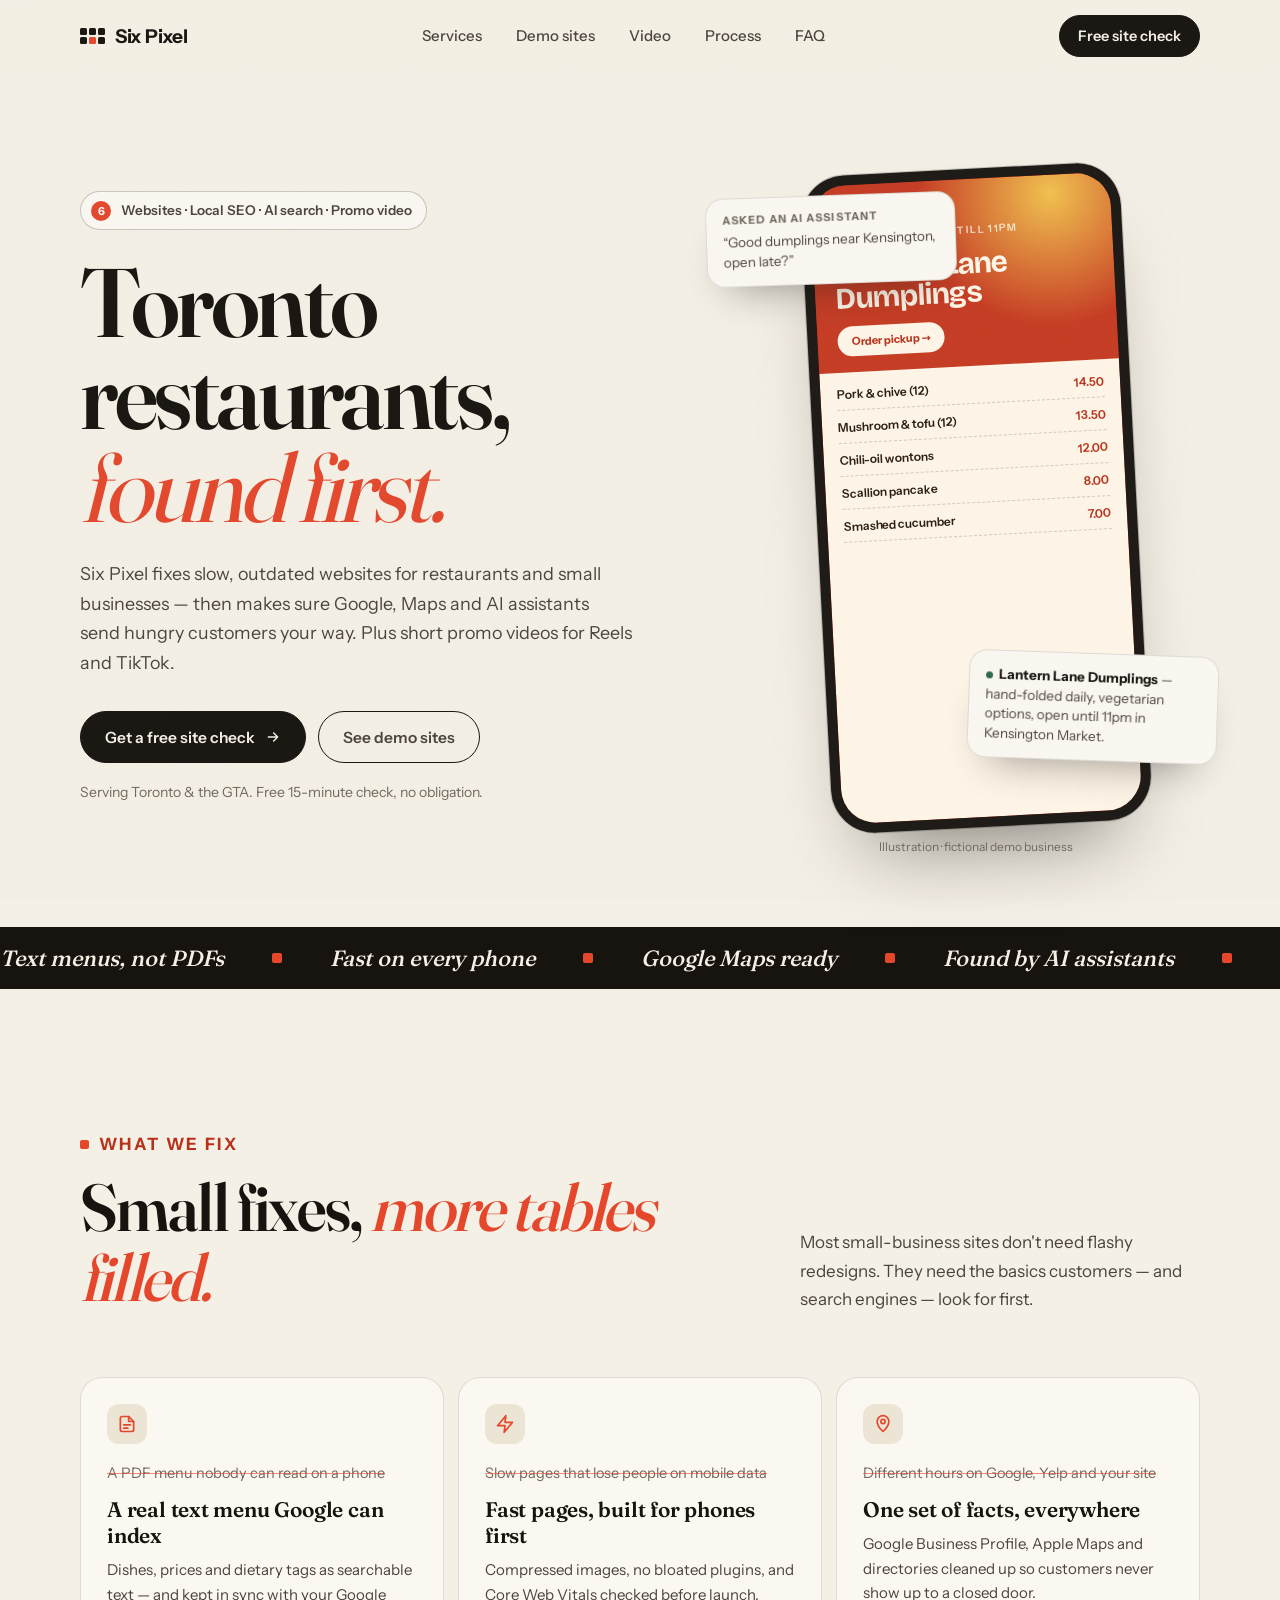
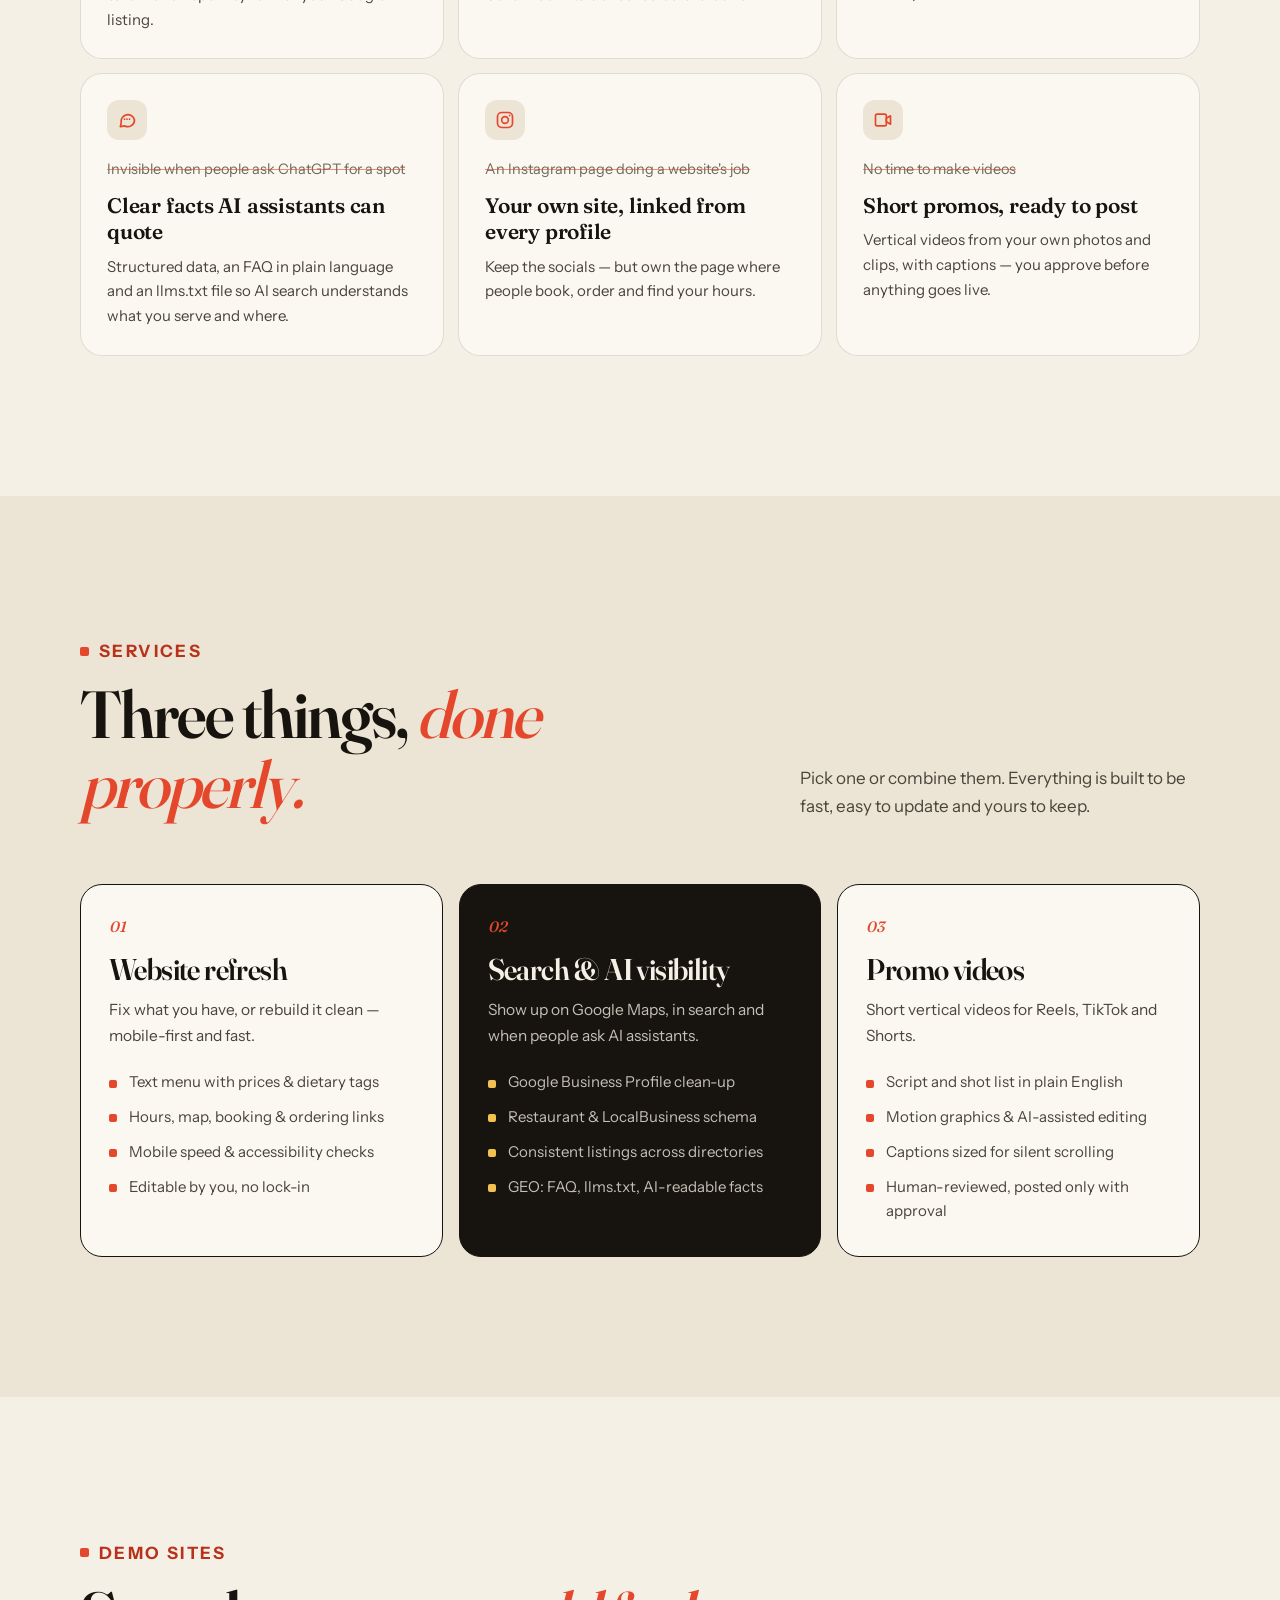
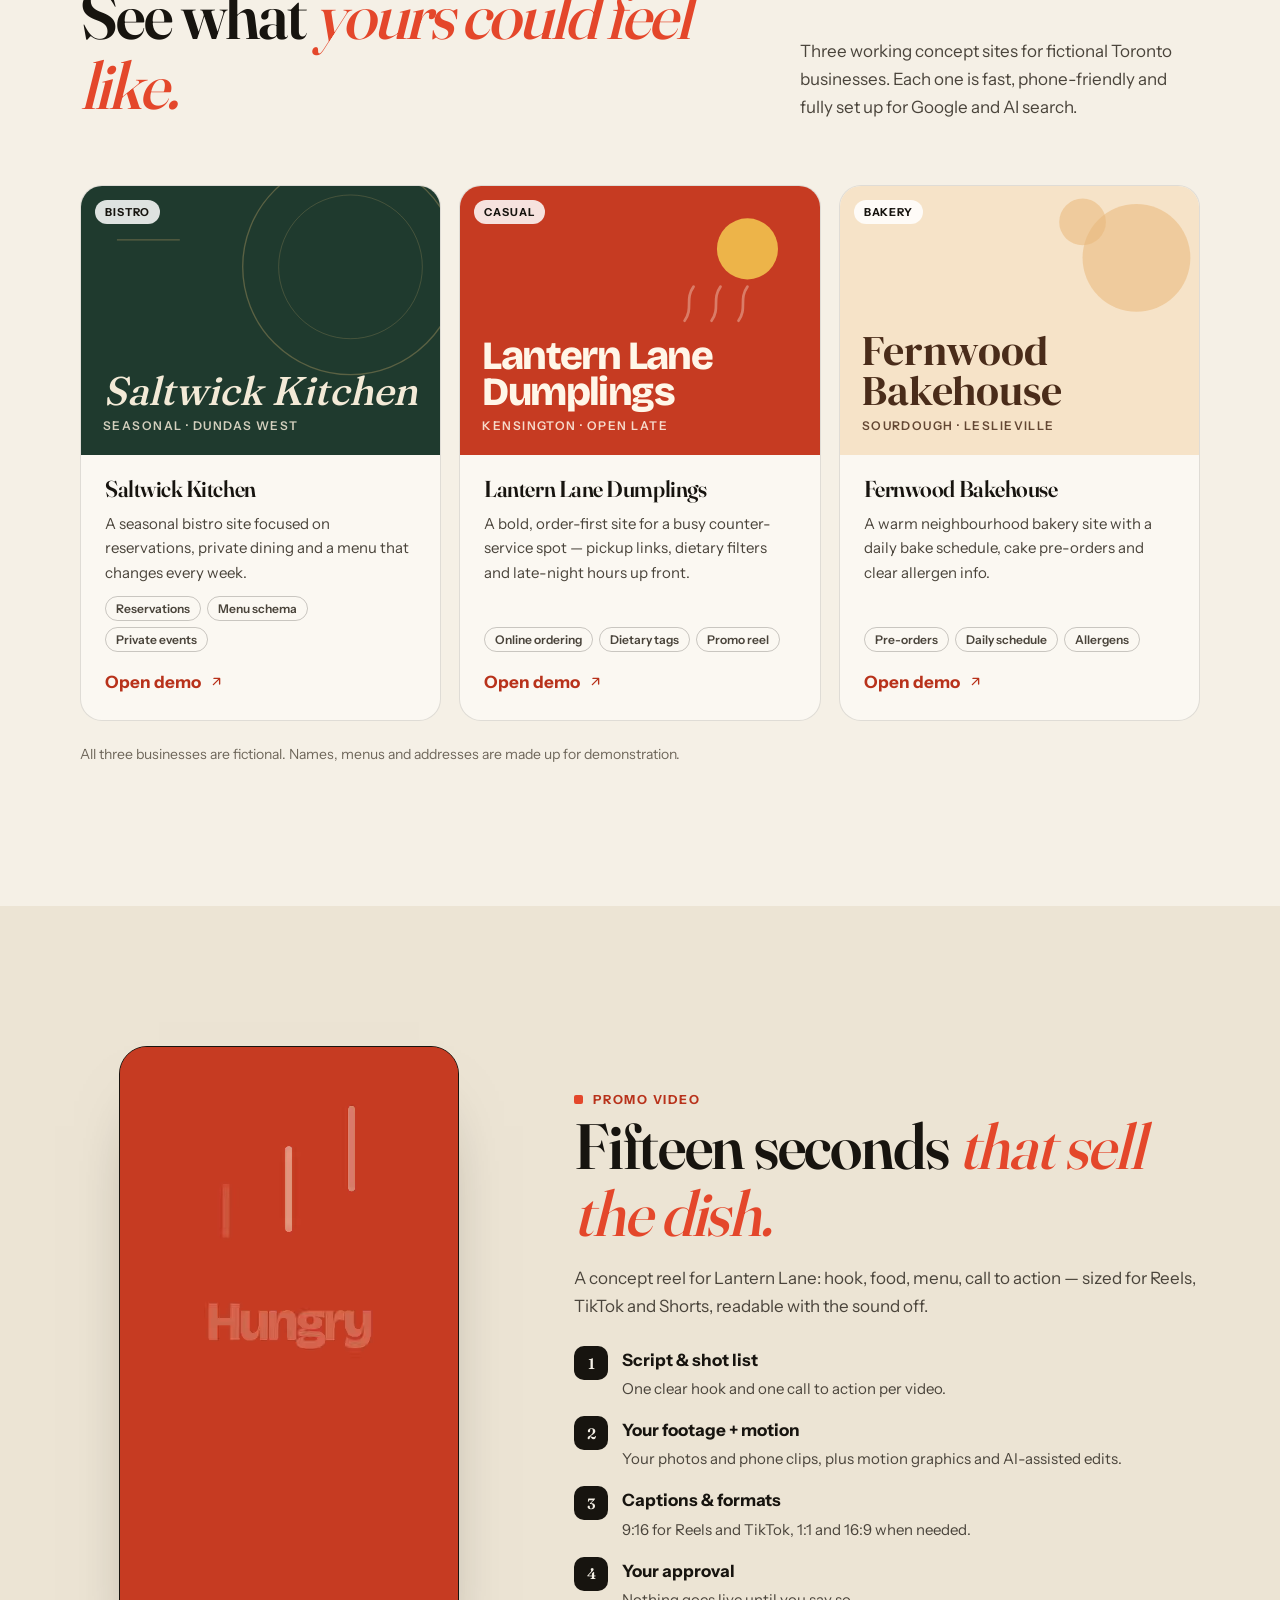
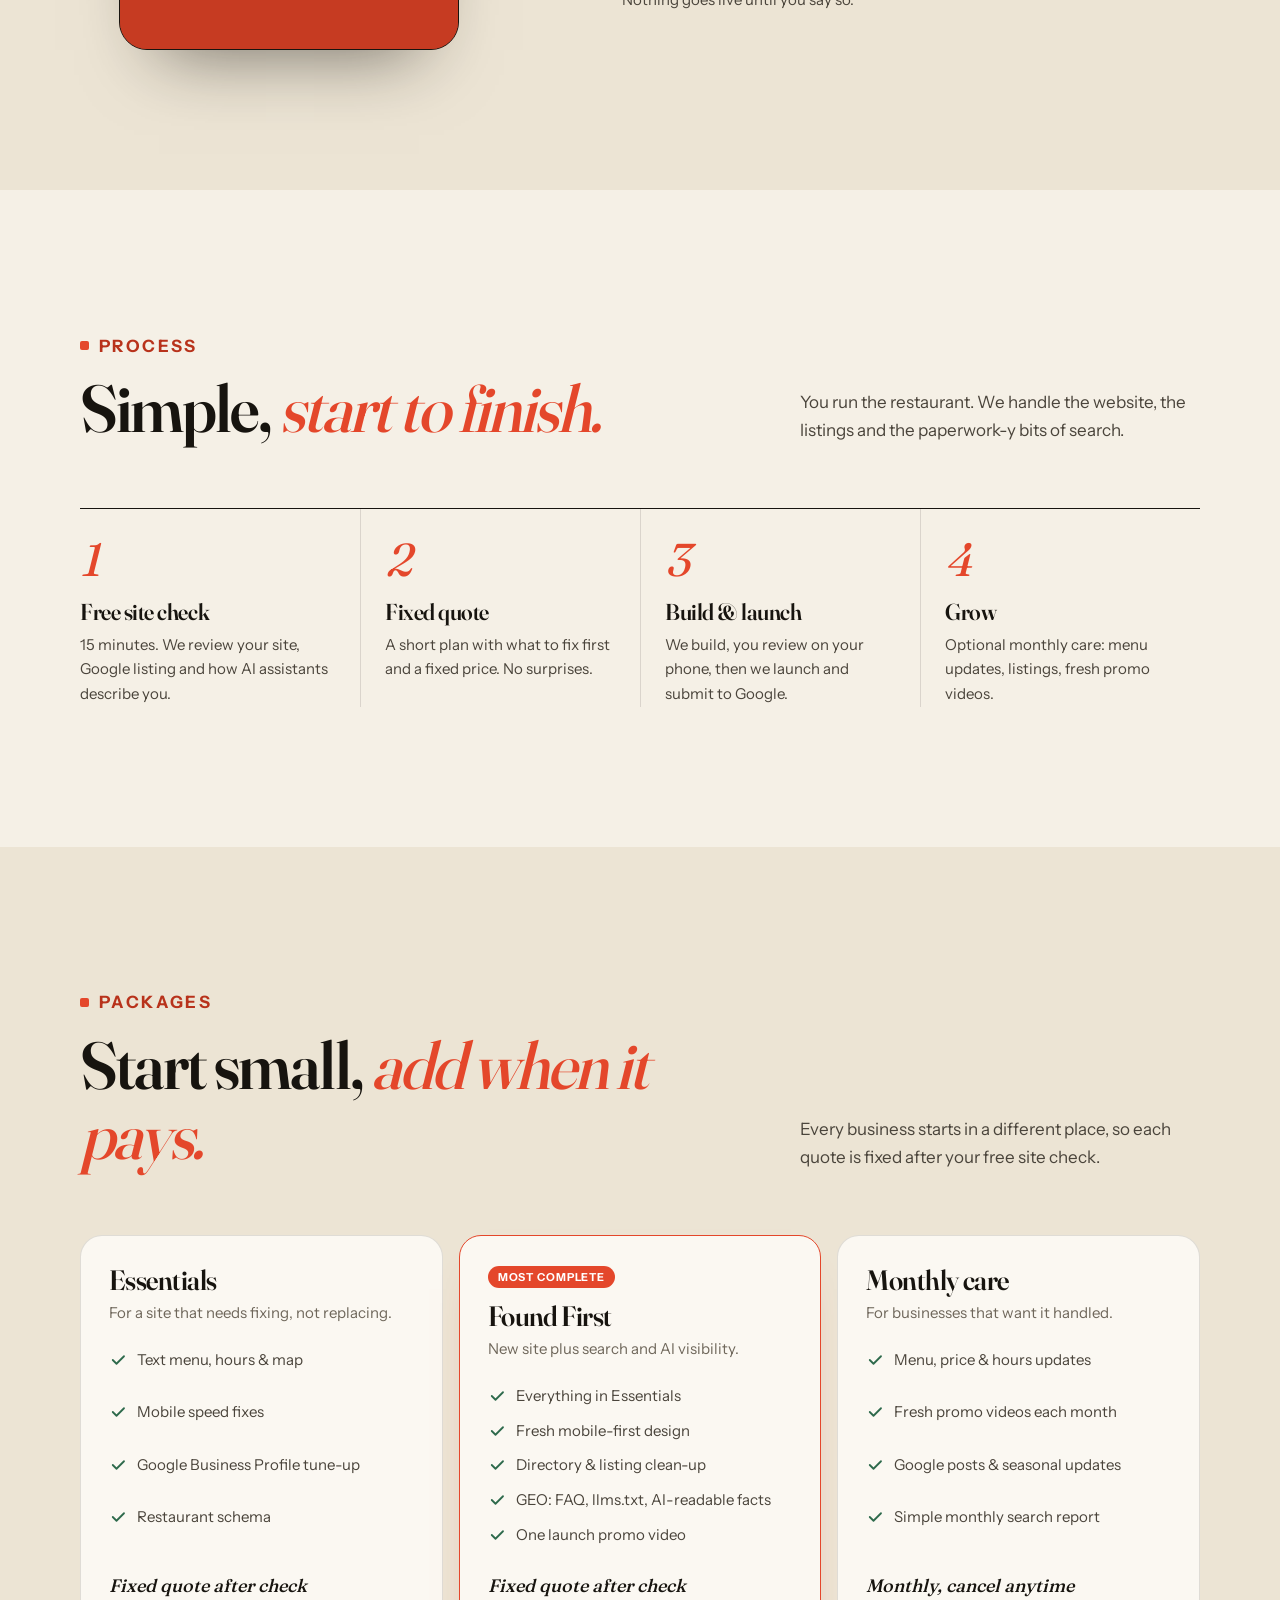
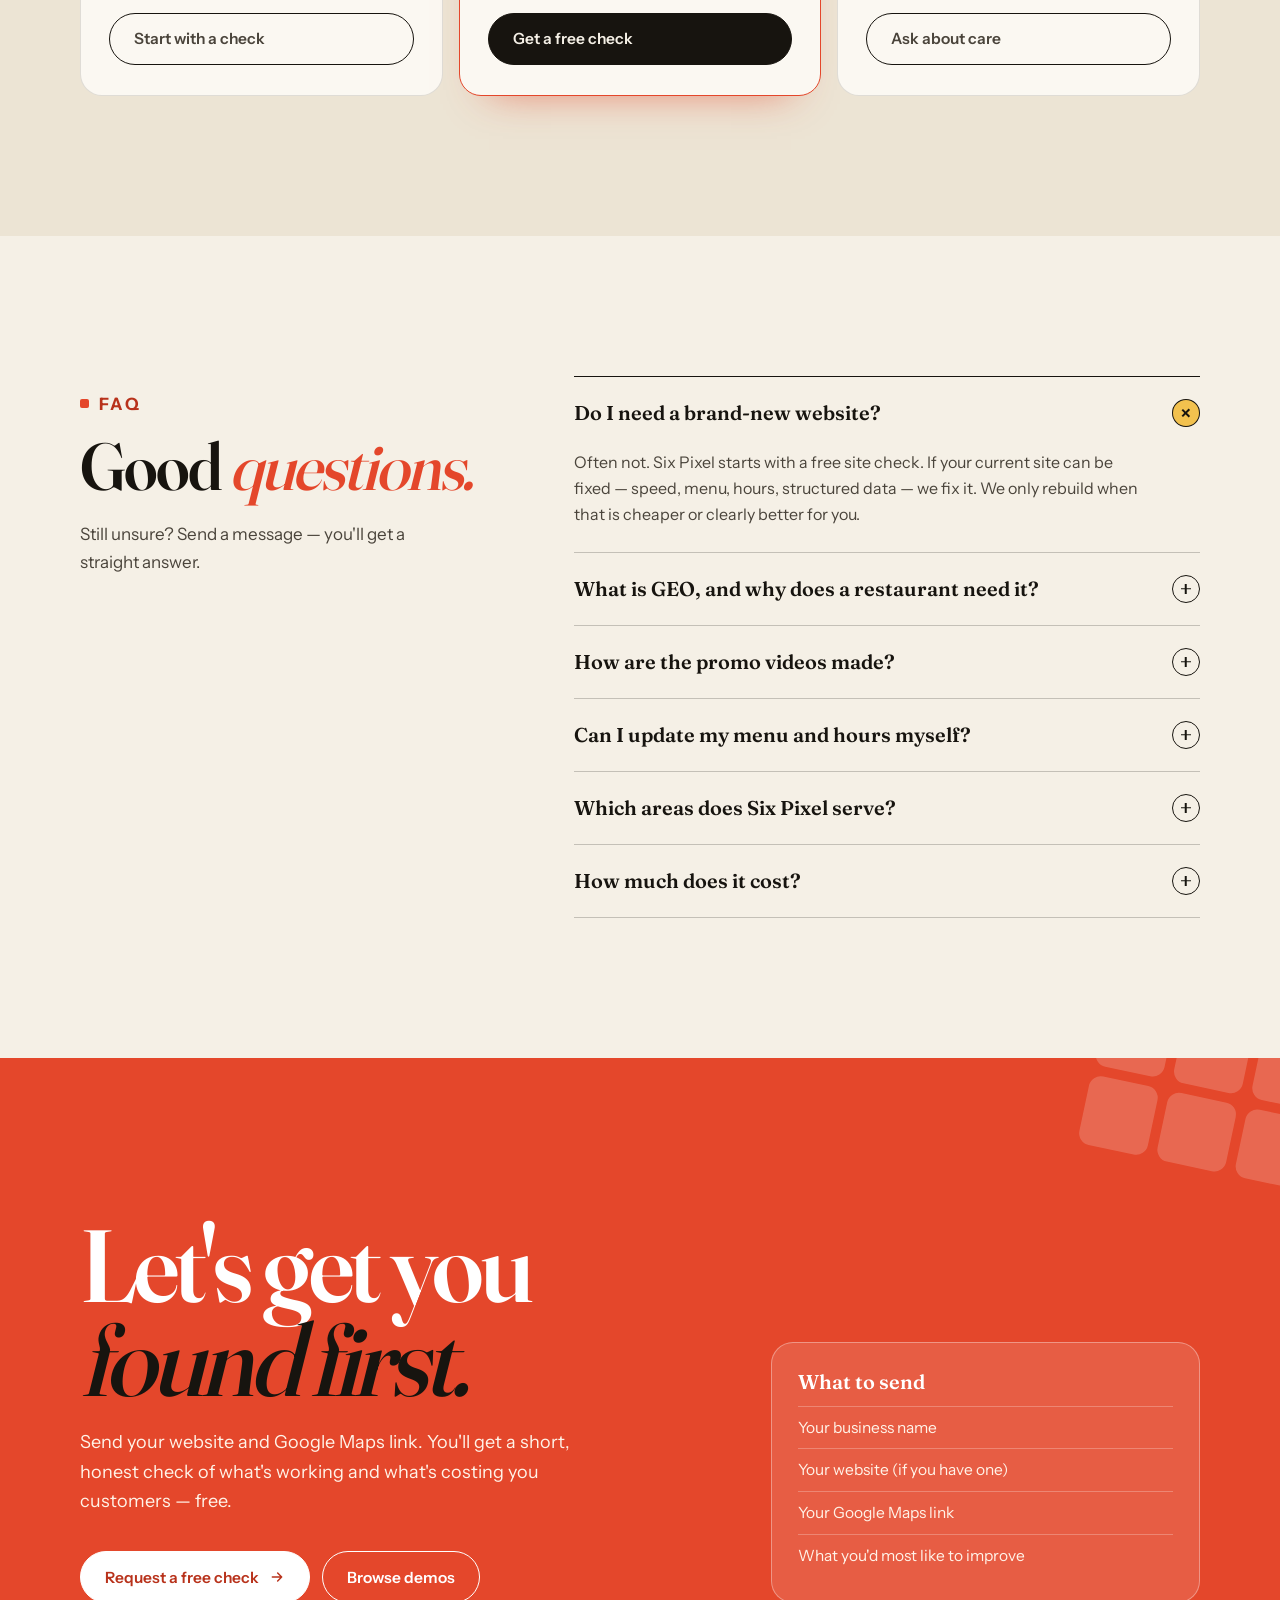
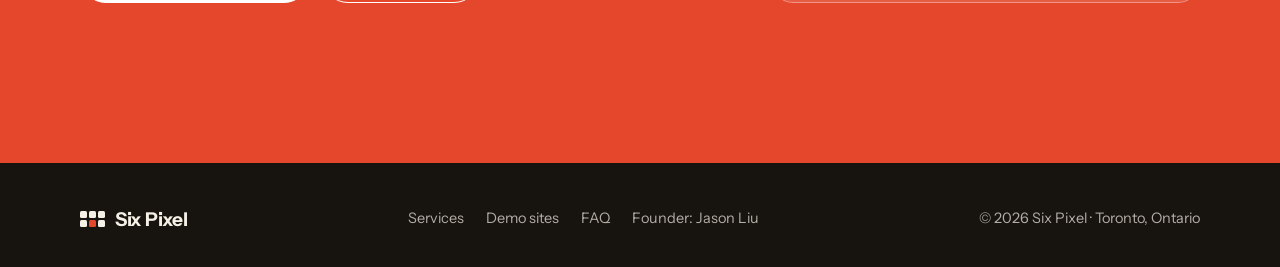
==== index.html @ 18d29328 "Six Pixel studio site with three demo sites and promo reel - Studio site: services, what-we-fix grid" ====
<!DOCTYPE html>
<html lang="en-CA">
<head>
  <meta charset="utf-8">
  <meta name="viewport" content="width=device-width, initial-scale=1, viewport-fit=cover">
  <title>Six Pixel · Websites, Local SEO &amp; Promo Videos for Toronto Restaurants</title>
  <meta name="description" content="Six Pixel rebuilds websites for Toronto restaurants and small businesses, gets them found on Google Maps and AI search, and makes short promo videos for Reels and TikTok.">
  <link rel="canonical" href="https://xuanchen97.github.io/sixpixel-studio/">
  <meta name="robots" content="index, follow, max-image-preview:large">
  <meta name="theme-color" content="#f5f0e6">
  <meta property="og:type" content="website">
  <meta property="og:site_name" content="Six Pixel">
  <meta property="og:locale" content="en_CA">
  <meta property="og:url" content="https://xuanchen97.github.io/sixpixel-studio/">
  <meta property="og:title" content="Six Pixel · Toronto restaurants, found first">
  <meta property="og:description" content="Websites, Google Maps &amp; AI-search visibility, and short promo videos for Toronto restaurants and small businesses.">
  <meta property="og:image" content="https://xuanchen97.github.io/sixpixel-studio/assets/og-image.png">
  <meta property="og:image:width" content="1200">
  <meta property="og:image:height" content="630">
  <meta name="twitter:card" content="summary_large_image">
  <link rel="icon" href="favicon.svg" type="image/svg+xml">
  <link rel="preload" href="assets/fonts/fraunces.woff2" as="font" type="font/woff2" crossorigin>
  <link rel="preload" href="assets/fonts/instrument-sans.woff2" as="font" type="font/woff2" crossorigin>
  <link rel="stylesheet" href="css/site.css">
  <script>document.documentElement.classList.add('js')</script>
  <script type="application/ld+json">
  {
    "@context": "https://schema.org",
    "@graph": [
      {
        "@type": "ProfessionalService",
        "@id": "https://xuanchen97.github.io/sixpixel-studio/#business",
        "name": "Six Pixel",
        "description": "Web design, local SEO, AI-search (GEO) optimization and short promo videos for restaurants and small businesses in Toronto and the GTA.",
        "url": "https://xuanchen97.github.io/sixpixel-studio/",
        "logo": "https://xuanchen97.github.io/sixpixel-studio/favicon.svg",
        "image": "https://xuanchen97.github.io/sixpixel-studio/assets/og-image.png",
        "email": "mailto:jasonliu97424@gmail.com",
        "areaServed": [{ "@type": "City", "name": "Toronto" }, { "@type": "AdministrativeArea", "name": "Greater Toronto Area" }],
        "knowsAbout": ["Restaurant website design", "Local SEO", "Google Business Profile optimization", "Generative engine optimization", "Schema.org structured data", "Short-form promo video"],
        "founder": { "@type": "Person", "@id": "https://xuanchen97.github.io/#person", "name": "Xuanchen (Jason) Liu", "url": "https://xuanchen97.github.io/" },
        "hasOfferCatalog": {
          "@type": "OfferCatalog",
          "name": "Services",
          "itemListElement": [
            { "@type": "Offer", "itemOffered": { "@type": "Service", "name": "Website refresh for restaurants and small businesses" } },
            { "@type": "Offer", "itemOffered": { "@type": "Service", "name": "Local SEO and AI-search (GEO) visibility" } },
            { "@type": "Offer", "itemOffered": { "@type": "Service", "name": "Short promo videos for Reels, TikTok and Shorts" } }
          ]
        }
      },
      {
        "@type": "WebSite",
        "@id": "https://xuanchen97.github.io/sixpixel-studio/#website",
        "url": "https://xuanchen97.github.io/sixpixel-studio/",
        "name": "Six Pixel",
        "publisher": { "@id": "https://xuanchen97.github.io/sixpixel-studio/#business" }
      },
      {
        "@type": "FAQPage",
        "mainEntity": [
          { "@type": "Question", "name": "Do I need a brand-new website?", "acceptedAnswer": { "@type": "Answer", "text": "Often not. Six Pixel starts with a free site check. If your current site can be fixed — speed, menu, hours, structured data — we fix it. We only rebuild when that is cheaper or clearly better for you." } },
          { "@type": "Question", "name": "What is GEO, and why does a restaurant need it?", "acceptedAnswer": { "@type": "Answer", "text": "GEO (generative engine optimization) means making your business easy for AI assistants such as ChatGPT, Gemini and Google's AI Overviews to understand and recommend. It relies on clear, consistent facts: a text menu, hours, location, cuisine, price range and structured data on your site and Google Business Profile." } },
          { "@type": "Question", "name": "How are the promo videos made?", "acceptedAnswer": { "@type": "Answer", "text": "Short vertical videos for Reels, TikTok and YouTube Shorts, built from your own photos and clips plus motion graphics and AI-assisted editing, captions and voice-over. Every video is reviewed by a person before you see it, and nothing is posted without your approval." } },
          { "@type": "Question", "name": "Can I update my menu and hours myself?", "acceptedAnswer": { "@type": "Answer", "text": "Yes. Sites are built so menus, prices and hours can be edited without a developer, or Six Pixel can handle updates on a monthly care plan." } },
          { "@type": "Question", "name": "Which areas does Six Pixel serve?", "acceptedAnswer": { "@type": "Answer", "text": "Toronto and the Greater Toronto Area. Most work happens remotely, with an in-person visit for photos and video when needed." } },
          { "@type": "Question", "name": "How much does it cost?", "acceptedAnswer": { "@type": "Answer", "text": "It depends on what your business already has. After the free site check you get a fixed quote, with no ongoing commitment required." } }
        ]
      }
    ]
  }
  </script>
</head>
<body>
  <a class="skip" href="#main">Skip to content</a>

  <header class="nav" id="nav">
    <div class="wrap">
      <a class="logo" href="./" aria-label="Six Pixel — home"><span class="logo-mark" aria-hidden="true"><i></i><i></i><i></i><i></i><i></i><i></i></span>Six Pixel</a>
      <nav class="nav-links" aria-label="Primary">
        <a href="#services">Services</a>
        <a href="#work">Demo sites</a>
        <a href="#video">Video</a>
        <a href="#process">Process</a>
        <a href="#faq">FAQ</a>
      </nav>
      <a class="btn btn-solid" href="#contact">Free site check</a>
      <button class="menu-btn" type="button" aria-expanded="false" aria-controls="mobile-menu" aria-label="Open menu"><span class="menu-inner"><span></span><span></span></span></button>
    </div>
  </header>
  <div class="mobile-menu" id="mobile-menu" inert>
    <a href="#services">Services</a>
    <a href="#work">Demo sites</a>
    <a href="#video">Video</a>
    <a href="#process">Process</a>
    <a href="#faq">FAQ</a>
    <a class="btn btn-solid" href="#contact">Free site check</a>
  </div>

  <main id="main">
    <!-- Hero -->
    <section class="hero" aria-labelledby="hero-title">
      <div class="wrap">
        <div>
          <p class="kicker" data-reveal><b>6</b>Websites · Local SEO · AI search · Promo video</p>
          <h1 id="hero-title" data-reveal style="--d:80ms">Toronto restaurants, <em>found first.</em></h1>
          <p class="hero-lead" data-reveal style="--d:160ms">Six Pixel fixes slow, outdated websites for restaurants and small businesses — then makes sure Google, Maps and AI assistants send hungry customers your way. Plus short promo videos for Reels and TikTok.</p>
          <div class="hero-cta" data-reveal style="--d:240ms">
            <a class="btn btn-solid" href="#contact">Get a free site check
              <svg viewBox="0 0 24 24" fill="none" stroke="currentColor" stroke-width="2.2" stroke-linecap="round" stroke-linejoin="round" aria-hidden="true"><path d="M5 12h14M13 6l6 6-6 6"/></svg></a>
            <a class="btn btn-line" href="#work">See demo sites</a>
          </div>
          <p class="hero-note" data-reveal style="--d:320ms">Serving Toronto &amp; the GTA. Free 15-minute check, no obligation.</p>
        </div>

        <div class="stage" data-reveal style="--d:200ms" aria-hidden="true">
          <div class="bubble q"><b>Asked an AI assistant</b>“Good dumplings near Kensington, open late?”</div>
          <div class="phone">
            <div class="screen">
              <div class="screen-top">
                <small>Kensington · open till 11pm</small>
                <strong>Lantern Lane Dumplings</strong>
                <span class="screen-btn">Order pickup →</span>
              </div>
              <div class="screen-list">
                <div>Pork &amp; chive (12) <span>14.50</span></div>
                <div>Mushroom &amp; tofu (12) <span>13.50</span></div>
                <div>Chili-oil wontons <span>12.00</span></div>
                <div>Scallion pancake <span>8.00</span></div>
                <div>Smashed cucumber <span>7.00</span></div>
              </div>
            </div>
          </div>
          <div class="bubble a"><span class="dot-live"></span><strong>Lantern Lane Dumplings</strong> — hand-folded daily, vegetarian options, open until 11pm in Kensington Market.</div>
          <p class="illus-tag">Illustration · fictional demo business</p>
        </div>
      </div>
    </section>

    <div class="marquee" aria-hidden="true">
      <div class="marquee-track">
        <span>Text menus, not PDFs</span><span>Fast on every phone</span><span>Google Maps ready</span><span>Found by AI assistants</span><span>15-second Reels</span><span>Online ordering links</span>
        <span>Text menus, not PDFs</span><span>Fast on every phone</span><span>Google Maps ready</span><span>Found by AI assistants</span><span>15-second Reels</span><span>Online ordering links</span>
      </div>
    </div>

    <!-- What we fix -->
    <section class="section" aria-labelledby="fix-title">
      <div class="wrap">
        <header class="head">
          <div>
            <p class="eyebrow" data-reveal>What we fix</p>
            <h2 id="fix-title" data-reveal style="--d:80ms">Small fixes, <em>more tables filled.</em></h2>
          </div>
          <p data-reveal style="--d:160ms">Most small-business sites don't need flashy redesigns. They need the basics customers — and search engines — look for first.</p>
        </header>
        <div class="fix-grid">
          <article class="fix" data-reveal>
            <div class="ico"><svg viewBox="0 0 24 24" fill="none" stroke="currentColor" stroke-width="2" stroke-linecap="round" stroke-linejoin="round" aria-hidden="true"><path d="M14 3H6a2 2 0 0 0-2 2v14a2 2 0 0 0 2 2h12a2 2 0 0 0 2-2V9z"/><path d="M14 3v6h6M8 13h8M8 17h5"/></svg></div>
            <p class="from">A PDF menu nobody can read on a phone</p>
            <h3 class="to">A real text menu Google can index</h3>
            <p>Dishes, prices and dietary tags as searchable text — and kept in sync with your Google listing.</p>
          </article>
          <article class="fix" data-reveal style="--d:80ms">
            <div class="ico"><svg viewBox="0 0 24 24" fill="none" stroke="currentColor" stroke-width="2" stroke-linecap="round" stroke-linejoin="round" aria-hidden="true"><path d="M13 2 3 14h9l-1 8 10-12h-9z"/></svg></div>
            <p class="from">Slow pages that lose people on mobile data</p>
            <h3 class="to">Fast pages, built for phones first</h3>
            <p>Compressed images, no bloated plugins, and Core Web Vitals checked before launch.</p>
          </article>
          <article class="fix" data-reveal style="--d:160ms">
            <div class="ico"><svg viewBox="0 0 24 24" fill="none" stroke="currentColor" stroke-width="2" stroke-linecap="round" stroke-linejoin="round" aria-hidden="true"><path d="M12 21s-7-6.2-7-12a7 7 0 0 1 14 0c0 5.8-7 12-7 12z"/><circle cx="12" cy="9" r="2.5"/></svg></div>
            <p class="from">Different hours on Google, Yelp and your site</p>
            <h3 class="to">One set of facts, everywhere</h3>
            <p>Google Business Profile, Apple Maps and directories cleaned up so customers never show up to a closed door.</p>
          </article>
          <article class="fix" data-reveal>
            <div class="ico"><svg viewBox="0 0 24 24" fill="none" stroke="currentColor" stroke-width="2" stroke-linecap="round" stroke-linejoin="round" aria-hidden="true"><path d="M21 12a8 8 0 0 1-11.6 7.1L4 20l1-4.4A8 8 0 1 1 21 12z"/><path d="M9 11h.01M12 11h.01M15 11h.01"/></svg></div>
            <p class="from">Invisible when people ask ChatGPT for a spot</p>
            <h3 class="to">Clear facts AI assistants can quote</h3>
            <p>Structured data, an FAQ in plain language and an llms.txt file so AI search understands what you serve and where.</p>
          </article>
          <article class="fix" data-reveal style="--d:80ms">
            <div class="ico"><svg viewBox="0 0 24 24" fill="none" stroke="currentColor" stroke-width="2" stroke-linecap="round" stroke-linejoin="round" aria-hidden="true"><rect x="3" y="3" width="18" height="18" rx="5"/><circle cx="12" cy="12" r="4"/><path d="M17.5 6.5h.01"/></svg></div>
            <p class="from">An Instagram page doing a website's job</p>
            <h3 class="to">Your own site, linked from every profile</h3>
            <p>Keep the socials — but own the page where people book, order and find your hours.</p>
          </article>
          <article class="fix" data-reveal style="--d:160ms">
            <div class="ico"><svg viewBox="0 0 24 24" fill="none" stroke="currentColor" stroke-width="2" stroke-linecap="round" stroke-linejoin="round" aria-hidden="true"><rect x="3" y="5" width="13" height="14" rx="2"/><path d="m16 10 5-3v10l-5-3z"/></svg></div>
            <p class="from">No time to make videos</p>
            <h3 class="to">Short promos, ready to post</h3>
            <p>Vertical videos from your own photos and clips, with captions — you approve before anything goes live.</p>
          </article>
        </div>
      </div>
    </section>

    <!-- Services -->
    <section class="section section-alt" id="services" aria-labelledby="services-title">
      <div class="wrap">
        <header class="head">
          <div>
            <p class="eyebrow" data-reveal>Services</p>
            <h2 id="services-title" data-reveal style="--d:80ms">Three things, <em>done properly.</em></h2>
          </div>
          <p data-reveal style="--d:160ms">Pick one or combine them. Everything is built to be fast, easy to update and yours to keep.</p>
        </header>
        <div class="services">
          <article class="service" data-reveal>
            <span class="service-num">01</span>
            <h3>Website refresh</h3>
            <p>Fix what you have, or rebuild it clean — mobile-first and fast.</p>
            <ul>
              <li>Text menu with prices &amp; dietary tags</li>
              <li>Hours, map, booking &amp; ordering links</li>
              <li>Mobile speed &amp; accessibility checks</li>
              <li>Editable by you, no lock-in</li>
            </ul>
          </article>
          <article class="service" data-reveal style="--d:80ms">
            <span class="service-num">02</span>
            <h3>Search &amp; AI visibility</h3>
            <p>Show up on Google Maps, in search and when people ask AI assistants.</p>
            <ul>
              <li>Google Business Profile clean-up</li>
              <li>Restaurant &amp; LocalBusiness schema</li>
              <li>Consistent listings across directories</li>
              <li>GEO: FAQ, llms.txt, AI-readable facts</li>
            </ul>
          </article>
          <article class="service" data-reveal style="--d:160ms">
            <span class="service-num">03</span>
            <h3>Promo videos</h3>
            <p>Short vertical videos for Reels, TikTok and Shorts.</p>
            <ul>
              <li>Script and shot list in plain English</li>
              <li>Motion graphics &amp; AI-assisted editing</li>
              <li>Captions sized for silent scrolling</li>
              <li>Human-reviewed, posted only with approval</li>
            </ul>
          </article>
        </div>
      </div>
    </section>

    <!-- Demo sites -->
    <section class="section" id="work" aria-labelledby="work-title">
      <div class="wrap">
        <header class="head">
          <div>
            <p class="eyebrow" data-reveal>Demo sites</p>
            <h2 id="work-title" data-reveal style="--d:80ms">See what <em>yours could feel like.</em></h2>
          </div>
          <p data-reveal style="--d:160ms">Three working concept sites for fictional Toronto businesses. Each one is fast, phone-friendly and fully set up for Google and AI search.</p>
        </header>
        <div class="demos">
          <a class="demo" href="demos/saltwick/" data-reveal>
            <div class="demo-preview pv-saltwick">
              <span class="tag">Bistro</span>
              <svg class="art" viewBox="0 0 400 300" aria-hidden="true"><circle cx="300" cy="90" r="120" fill="none" stroke="#c9a96a" stroke-opacity=".35" stroke-width="1.5"/><circle cx="300" cy="90" r="80" fill="none" stroke="#c9a96a" stroke-opacity=".25"/><path d="M40 60 h70" stroke="#c9a96a" stroke-opacity=".5"/></svg>
              <strong>Saltwick Kitchen</strong>
              <small>Seasonal · Dundas West</small>
            </div>
            <div class="demo-body">
              <h3>Saltwick Kitchen</h3>
              <p>A seasonal bistro site focused on reservations, private dining and a menu that changes every week.</p>
              <ul class="chips"><li class="chip">Reservations</li><li class="chip">Menu schema</li><li class="chip">Private events</li></ul>
              <span class="demo-link">Open demo <svg viewBox="0 0 24 24" fill="none" stroke="currentColor" stroke-width="2.2" stroke-linecap="round" stroke-linejoin="round" aria-hidden="true"><path d="M7 17 17 7M8 7h9v9"/></svg></span>
            </div>
          </a>
          <a class="demo" href="demos/lantern/" data-reveal style="--d:80ms">
            <div class="demo-preview pv-lantern">
              <span class="tag">Casual</span>
              <svg class="art" viewBox="0 0 400 300" aria-hidden="true"><g fill="#f2c14e" fill-opacity=".9"><circle cx="320" cy="70" r="34"/></g><g fill="none" stroke="#fff6e8" stroke-opacity=".35" stroke-width="3" stroke-linecap="round"><path d="M250 150c10-14 0-24 10-38M280 150c10-14 0-24 10-38M310 150c10-14 0-24 10-38"/></g></svg>
              <strong>Lantern Lane Dumplings</strong>
              <small>Kensington · open late</small>
            </div>
            <div class="demo-body">
              <h3>Lantern Lane Dumplings</h3>
              <p>A bold, order-first site for a busy counter-service spot — pickup links, dietary filters and late-night hours up front.</p>
              <ul class="chips"><li class="chip">Online ordering</li><li class="chip">Dietary tags</li><li class="chip">Promo reel</li></ul>
              <span class="demo-link">Open demo <svg viewBox="0 0 24 24" fill="none" stroke="currentColor" stroke-width="2.2" stroke-linecap="round" stroke-linejoin="round" aria-hidden="true"><path d="M7 17 17 7M8 7h9v9"/></svg></span>
            </div>
          </a>
          <a class="demo" href="demos/fernwood/" data-reveal style="--d:160ms">
            <div class="demo-preview pv-fernwood">
              <span class="tag">Bakery</span>
              <svg class="art" viewBox="0 0 400 300" aria-hidden="true"><g fill="#e9b97a" fill-opacity=".55"><circle cx="330" cy="80" r="60"/><circle cx="270" cy="40" r="26"/></g></svg>
              <strong>Fernwood Bakehouse</strong>
              <small>Sourdough · Leslieville</small>
            </div>
            <div class="demo-body">
              <h3>Fernwood Bakehouse</h3>
              <p>A warm neighbourhood bakery site with a daily bake schedule, cake pre-orders and clear allergen info.</p>
              <ul class="chips"><li class="chip">Pre-orders</li><li class="chip">Daily schedule</li><li class="chip">Allergens</li></ul>
              <span class="demo-link">Open demo <svg viewBox="0 0 24 24" fill="none" stroke="currentColor" stroke-width="2.2" stroke-linecap="round" stroke-linejoin="round" aria-hidden="true"><path d="M7 17 17 7M8 7h9v9"/></svg></span>
            </div>
          </a>
        </div>
        <p class="demo-note">All three businesses are fictional. Names, menus and addresses are made up for demonstration.</p>
      </div>
    </section>

    <!-- Video -->
    <section class="section section-alt" id="video" aria-labelledby="video-title">
      <div class="wrap video-wrap">
        <div class="reel" data-reveal>
          <video data-autoplay muted loop playsinline controls preload="none" poster="assets/img/lantern-reel-poster.webp" width="1080" height="1920" aria-label="15-second vertical promo reel for the fictional Lantern Lane Dumplings">
            <source src="assets/video/lantern-reel.webm" type="video/webm">
            <source src="assets/video/lantern-reel.mp4" type="video/mp4">
          </video>
        </div>
        <div>
          <p class="eyebrow" data-reveal>Promo video</p>
          <h2 data-reveal style="--d:80ms;font-size:clamp(36px,5vw,64px)">Fifteen seconds <em>that sell the dish.</em></h2>
          <p data-reveal style="--d:160ms;margin-top:18px">A concept reel for Lantern Lane: hook, food, menu, call to action — sized for Reels, TikTok and Shorts, readable with the sound off.</p>
          <ol class="steps-mini" data-reveal style="--d:240ms">
            <li><b>1</b><div><strong>Script &amp; shot list</strong><span>One clear hook and one call to action per video.</span></div></li>
            <li><b>2</b><div><strong>Your footage + motion</strong><span>Your photos and phone clips, plus motion graphics and AI-assisted edits.</span></div></li>
            <li><b>3</b><div><strong>Captions &amp; formats</strong><span>9:16 for Reels and TikTok, 1:1 and 16:9 when needed.</span></div></li>
            <li><b>4</b><div><strong>Your approval</strong><span>Nothing goes live until you say so.</span></div></li>
          </ol>
        </div>
      </div>
    </section>

    <!-- Process -->
    <section class="section" id="process" aria-labelledby="process-title">
      <div class="wrap">
        <header class="head">
          <div>
            <p class="eyebrow" data-reveal>Process</p>
            <h2 id="process-title" data-reveal style="--d:80ms">Simple, <em>start to finish.</em></h2>
          </div>
          <p data-reveal style="--d:160ms">You run the restaurant. We handle the website, the listings and the paperwork-y bits of search.</p>
        </header>
        <ol class="process">
          <li class="step" data-reveal><b>1</b><h3>Free site check</h3><p>15 minutes. We review your site, Google listing and how AI assistants describe you.</p></li>
          <li class="step" data-reveal style="--d:80ms"><b>2</b><h3>Fixed quote</h3><p>A short plan with what to fix first and a fixed price. No surprises.</p></li>
          <li class="step" data-reveal style="--d:160ms"><b>3</b><h3>Build &amp; launch</h3><p>We build, you review on your phone, then we launch and submit to Google.</p></li>
          <li class="step" data-reveal style="--d:240ms"><b>4</b><h3>Grow</h3><p>Optional monthly care: menu updates, listings, fresh promo videos.</p></li>
        </ol>
      </div>
    </section>

    <!-- Packages -->
    <section class="section section-alt" id="packages" aria-labelledby="packages-title">
      <div class="wrap">
        <header class="head">
          <div>
            <p class="eyebrow" data-reveal>Packages</p>
            <h2 id="packages-title" data-reveal style="--d:80ms">Start small, <em>add when it pays.</em></h2>
          </div>
          <p data-reveal style="--d:160ms">Every business starts in a different place, so each quote is fixed after your free site check.</p>
        </header>
        <div class="packages">
          <article class="pack" data-reveal>
            <h3>Essentials</h3>
            <p class="for">For a site that needs fixing, not replacing.</p>
            <ul>
              <li><svg viewBox="0 0 24 24" fill="none" stroke="currentColor" stroke-width="2.4" stroke-linecap="round" stroke-linejoin="round" aria-hidden="true"><path d="m5 12 5 5L20 7"/></svg>Text menu, hours &amp; map</li>
              <li><svg viewBox="0 0 24 24" fill="none" stroke="currentColor" stroke-width="2.4" stroke-linecap="round" stroke-linejoin="round" aria-hidden="true"><path d="m5 12 5 5L20 7"/></svg>Mobile speed fixes</li>
              <li><svg viewBox="0 0 24 24" fill="none" stroke="currentColor" stroke-width="2.4" stroke-linecap="round" stroke-linejoin="round" aria-hidden="true"><path d="m5 12 5 5L20 7"/></svg>Google Business Profile tune-up</li>
              <li><svg viewBox="0 0 24 24" fill="none" stroke="currentColor" stroke-width="2.4" stroke-linecap="round" stroke-linejoin="round" aria-hidden="true"><path d="m5 12 5 5L20 7"/></svg>Restaurant schema</li>
            </ul>
            <p class="price">Fixed quote after check</p>
            <a class="btn btn-line" href="#contact">Start with a check</a>
          </article>
          <article class="pack is-pop" data-reveal style="--d:80ms">
            <span class="badge">Most complete</span>
            <h3>Found First</h3>
            <p class="for">New site plus search and AI visibility.</p>
            <ul>
              <li><svg viewBox="0 0 24 24" fill="none" stroke="currentColor" stroke-width="2.4" stroke-linecap="round" stroke-linejoin="round" aria-hidden="true"><path d="m5 12 5 5L20 7"/></svg>Everything in Essentials</li>
              <li><svg viewBox="0 0 24 24" fill="none" stroke="currentColor" stroke-width="2.4" stroke-linecap="round" stroke-linejoin="round" aria-hidden="true"><path d="m5 12 5 5L20 7"/></svg>Fresh mobile-first design</li>
              <li><svg viewBox="0 0 24 24" fill="none" stroke="currentColor" stroke-width="2.4" stroke-linecap="round" stroke-linejoin="round" aria-hidden="true"><path d="m5 12 5 5L20 7"/></svg>Directory &amp; listing clean-up</li>
              <li><svg viewBox="0 0 24 24" fill="none" stroke="currentColor" stroke-width="2.4" stroke-linecap="round" stroke-linejoin="round" aria-hidden="true"><path d="m5 12 5 5L20 7"/></svg>GEO: FAQ, llms.txt, AI-readable facts</li>
              <li><svg viewBox="0 0 24 24" fill="none" stroke="currentColor" stroke-width="2.4" stroke-linecap="round" stroke-linejoin="round" aria-hidden="true"><path d="m5 12 5 5L20 7"/></svg>One launch promo video</li>
            </ul>
            <p class="price">Fixed quote after check</p>
            <a class="btn btn-solid" href="#contact">Get a free check</a>
          </article>
          <article class="pack" data-reveal style="--d:160ms">
            <h3>Monthly care</h3>
            <p class="for">For businesses that want it handled.</p>
            <ul>
              <li><svg viewBox="0 0 24 24" fill="none" stroke="currentColor" stroke-width="2.4" stroke-linecap="round" stroke-linejoin="round" aria-hidden="true"><path d="m5 12 5 5L20 7"/></svg>Menu, price &amp; hours updates</li>
              <li><svg viewBox="0 0 24 24" fill="none" stroke="currentColor" stroke-width="2.4" stroke-linecap="round" stroke-linejoin="round" aria-hidden="true"><path d="m5 12 5 5L20 7"/></svg>Fresh promo videos each month</li>
              <li><svg viewBox="0 0 24 24" fill="none" stroke="currentColor" stroke-width="2.4" stroke-linecap="round" stroke-linejoin="round" aria-hidden="true"><path d="m5 12 5 5L20 7"/></svg>Google posts &amp; seasonal updates</li>
              <li><svg viewBox="0 0 24 24" fill="none" stroke="currentColor" stroke-width="2.4" stroke-linecap="round" stroke-linejoin="round" aria-hidden="true"><path d="m5 12 5 5L20 7"/></svg>Simple monthly search report</li>
            </ul>
            <p class="price">Monthly, cancel anytime</p>
            <a class="btn btn-line" href="#contact">Ask about care</a>
          </article>
        </div>
      </div>
    </section>

    <!-- FAQ -->
    <section class="section" id="faq" aria-labelledby="faq-title">
      <div class="wrap faq">
        <header class="head">
          <p class="eyebrow" data-reveal>FAQ</p>
          <h2 id="faq-title" data-reveal style="--d:80ms">Good <em>questions.</em></h2>
          <p data-reveal style="--d:160ms">Still unsure? Send a message — you'll get a straight answer.</p>
        </header>
        <div class="qa" data-reveal>
          <details open><summary>Do I need a brand-new website?<i aria-hidden="true"></i></summary><div class="ans"><p>Often not. Six Pixel starts with a free site check. If your current site can be fixed — speed, menu, hours, structured data — we fix it. We only rebuild when that is cheaper or clearly better for you.</p></div></details>
          <details><summary>What is GEO, and why does a restaurant need it?<i aria-hidden="true"></i></summary><div class="ans"><p>GEO (generative engine optimization) means making your business easy for AI assistants such as ChatGPT, Gemini and Google's AI Overviews to understand and recommend. It relies on clear, consistent facts: a text menu, hours, location, cuisine, price range and structured data on your site and Google Business Profile.</p></div></details>
          <details><summary>How are the promo videos made?<i aria-hidden="true"></i></summary><div class="ans"><p>Short vertical videos for Reels, TikTok and YouTube Shorts, built from your own photos and clips plus motion graphics and AI-assisted editing, captions and voice-over. Every video is reviewed by a person before you see it, and nothing is posted without your approval.</p></div></details>
          <details><summary>Can I update my menu and hours myself?<i aria-hidden="true"></i></summary><div class="ans"><p>Yes. Sites are built so menus, prices and hours can be edited without a developer, or Six Pixel can handle updates on a monthly care plan.</p></div></details>
          <details><summary>Which areas does Six Pixel serve?<i aria-hidden="true"></i></summary><div class="ans"><p>Toronto and the Greater Toronto Area. Most work happens remotely, with an in-person visit for photos and video when needed.</p></div></details>
          <details><summary>How much does it cost?<i aria-hidden="true"></i></summary><div class="ans"><p>It depends on what your business already has. After the free site check you get a fixed quote, with no ongoing commitment required.</p></div></details>
        </div>
      </div>
    </section>

    <!-- Contact -->
    <section class="contact" id="contact" aria-labelledby="contact-title">
      <div class="contact-pixels" aria-hidden="true"><i></i><i></i><i></i><i></i><i></i><i></i></div>
      <div class="wrap">
        <div>
          <h2 id="contact-title" data-reveal>Let's get you <em>found first.</em></h2>
          <p data-reveal style="--d:80ms">Send your website and Google Maps link. You'll get a short, honest check of what's working and what's costing you customers — free.</p>
          <div class="hero-cta" data-reveal style="--d:160ms">
            <a class="btn btn-solid" href="mailto:jasonliu97424@gmail.com?subject=Free%20site%20check%20for%20my%20business&amp;body=Business%20name%3A%0AWebsite%3A%0AGoogle%20Maps%20link%3A%0AWhat%20I%27d%20like%20help%20with%3A%0A">Request a free check
              <svg viewBox="0 0 24 24" fill="none" stroke="currentColor" stroke-width="2.2" stroke-linecap="round" stroke-linejoin="round" aria-hidden="true"><path d="M5 12h14M13 6l6 6-6 6"/></svg></a>
            <a class="btn btn-line" href="#work">Browse demos</a>
          </div>
        </div>
        <div class="send-list" data-reveal style="--d:240ms">
          <strong>What to send</strong>
          <ul>
            <li>Your business name</li>
            <li>Your website (if you have one)</li>
            <li>Your Google Maps link</li>
            <li>What you'd most like to improve</li>
          </ul>
        </div>
      </div>
    </section>
  </main>

  <footer class="footer">
    <div class="wrap">
      <a class="logo" href="./"><span class="logo-mark" aria-hidden="true"><i></i><i></i><i></i><i></i><i></i><i></i></span>Six Pixel</a>
      <nav aria-label="Footer">
        <a href="#services">Services</a>
        <a href="#work">Demo sites</a>
        <a href="#faq">FAQ</a>
        <a href="https://xuanchen97.github.io/" rel="author">Founder: Jason Liu</a>
      </nav>
      <p>© <span data-year>2026</span> Six Pixel · Toronto, Ontario</p>
    </div>
  </footer>

  <script src="js/site.js" defer></script>
</body>
</html>
---- css/site.css ----
/* Six Pixel — studio site styles */
@font-face { font-family: "Fraunces"; src: url("../assets/fonts/fraunces.woff2") format("woff2"); font-weight: 100 900; font-display: swap; }
@font-face { font-family: "Instrument Sans"; src: url("../assets/fonts/instrument-sans.woff2") format("woff2"); font-weight: 400 700; font-display: swap; }
@font-face { font-family: "Bricolage Grotesque"; src: url("../assets/fonts/bricolage.woff2") format("woff2"); font-weight: 200 800; font-display: swap; }
@font-face { font-family: "DM Serif Display"; src: url("../assets/fonts/dm-serif-display.woff2") format("woff2"); font-weight: 400; font-display: swap; }

:root {
  --paper: #f5f0e6;
  --paper-2: #ece4d4;
  --card: #fbf8f2;
  --ink: #17140f;
  --ink-2: #4a443b;
  --ink-3: #6f675b;
  --line: rgba(23, 20, 15, 0.12);
  --line-2: rgba(23, 20, 15, 0.22);
  --tomato: #e4472b;
  --tomato-ink: #b8321b;
  --basil: #2e6a4c;
  --butter: #f2c14e;
  --serif: "Fraunces", "Iowan Old Style", Georgia, serif;
  --sans: "Instrument Sans", ui-sans-serif, system-ui, -apple-system, "Segoe UI", Roboto, sans-serif;
  --max: 1200px;
  --gutter: clamp(16px, 4vw, 40px);
  --radius: 22px;
  --ease: cubic-bezier(0.2, 0.7, 0.2, 1);
}

*, *::before, *::after { box-sizing: border-box; margin: 0; padding: 0; }
html { scroll-behavior: smooth; scroll-padding-top: 90px; -webkit-text-size-adjust: 100%; }
body { background: var(--paper); color: var(--ink-2); font: 400 17px/1.65 var(--sans); -webkit-font-smoothing: antialiased; overflow-x: hidden; overflow-x: clip; }
h1, h2, h3 { color: var(--ink); font-family: var(--serif); font-weight: 600; line-height: 1.05; letter-spacing: -0.02em; font-variation-settings: "opsz" 96; }
a { color: inherit; text-decoration: none; }
ul, ol { list-style: none; }
img, svg, video { display: block; max-width: 100%; }
button { font: inherit; color: inherit; background: none; border: 0; cursor: pointer; }
:focus-visible { outline: 2px solid var(--tomato); outline-offset: 3px; border-radius: 6px; }
::selection { background: var(--tomato); color: #fff; }
em { font-style: italic; color: var(--tomato); font-weight: 500; }
.wrap { max-width: var(--max); margin: 0 auto; padding: 0 var(--gutter); }
.sr-only { position: absolute; width: 1px; height: 1px; overflow: hidden; clip: rect(0 0 0 0); white-space: nowrap; }
.skip { position: fixed; top: 10px; left: 10px; z-index: 99; padding: 10px 16px; border-radius: 999px; background: var(--ink); color: var(--paper); transform: translateY(-200%); }
.skip:focus { transform: none; }

/* grain */
body::after { content: ""; position: fixed; inset: 0; pointer-events: none; z-index: 100; opacity: 0.05;
  background-image: url("data:image/svg+xml,%3Csvg xmlns='http://www.w3.org/2000/svg' width='160' height='160'%3E%3Cfilter id='n'%3E%3CfeTurbulence type='fractalNoise' baseFrequency='.85' numOctaves='2' stitchTiles='stitch'/%3E%3C/filter%3E%3Crect width='100%25' height='100%25' filter='url(%23n)'/%3E%3C/svg%3E"); }

/* buttons */
.btn { display: inline-flex; align-items: center; gap: 10px; height: 52px; padding: 0 24px; border-radius: 999px; font: 600 15.5px var(--sans); border: 1.5px solid var(--ink); transition: transform 0.25s var(--ease), background 0.25s, color 0.25s, box-shadow 0.25s; }
.btn svg { width: 16px; height: 16px; transition: transform 0.25s var(--ease); }
.btn:hover svg { transform: translateX(3px); }
.btn-solid { background: var(--ink); color: var(--paper); }
.btn-solid:hover { background: var(--tomato); border-color: var(--tomato); transform: translateY(-2px); box-shadow: 0 14px 30px -14px rgba(228, 71, 43, 0.7); }
.btn-line:hover { background: var(--ink); color: var(--paper); transform: translateY(-2px); }
.btn:active { transform: scale(0.97); }

/* logo */
.logo { display: inline-flex; align-items: center; gap: 10px; font: 700 19px var(--sans); color: var(--ink); letter-spacing: -0.02em; }
.logo-mark { display: grid; grid-template-columns: repeat(3, 7px); gap: 2px; }
.logo-mark i { width: 7px; height: 7px; border-radius: 1.5px; background: var(--ink); transition: transform 0.4s var(--ease), background 0.3s; }
.logo-mark i:nth-child(5) { background: var(--tomato); }
.logo:hover .logo-mark i:nth-child(2) { transform: translateY(-3px); }
.logo:hover .logo-mark i:nth-child(4) { transform: translateY(3px); }

/* nav */
.nav { position: sticky; top: 0; z-index: 50; background: rgba(245, 240, 230, 0.82); backdrop-filter: blur(14px) saturate(140%); -webkit-backdrop-filter: blur(14px) saturate(140%); border-bottom: 1px solid transparent; transition: border-color 0.3s; }
.nav.is-scrolled { border-color: var(--line); }
.nav .wrap { display: flex; align-items: center; justify-content: space-between; height: 72px; gap: 20px; }
.nav-links { display: flex; gap: 6px; }
.nav-links a { padding: 8px 14px; border-radius: 999px; font-size: 15px; font-weight: 500; color: var(--ink-2); transition: background 0.2s, color 0.2s; }
.nav-links a:hover { background: var(--paper-2); color: var(--ink); }
.nav .btn { height: 42px; padding: 0 18px; font-size: 14.5px; }
.menu-btn { display: none; width: 44px; height: 44px; border-radius: 999px; border: 1.5px solid var(--ink); place-items: center; }
.menu-btn span { display: block; width: 16px; height: 1.5px; background: var(--ink); transition: transform 0.3s var(--ease); }
.menu-btn span + span { margin-top: 5px; }
.menu-btn[aria-expanded="true"] span:first-child { transform: translateY(3.25px) rotate(45deg); }
.menu-btn[aria-expanded="true"] span:last-child { transform: translateY(-3.25px) rotate(-45deg); }
.menu-inner { display: flex; flex-direction: column; }
.mobile-menu { display: none; }

/* reveal */
.js [data-reveal] { opacity: 0; transform: translateY(22px); transition: opacity 0.8s var(--ease), transform 0.8s var(--ease); transition-delay: var(--d, 0ms); }
.js [data-reveal].in { opacity: 1; transform: none; }

/* hero */
.hero { padding: clamp(48px, 8vw, 96px) 0 clamp(56px, 8vw, 100px); position: relative; }
.hero .wrap { display: grid; grid-template-columns: minmax(0, 1.15fr) minmax(0, 0.85fr); gap: clamp(32px, 5vw, 64px); align-items: center; }
.kicker { display: inline-flex; align-items: center; gap: 10px; padding: 7px 14px 7px 10px; border-radius: 999px; border: 1px solid var(--line-2); background: var(--card); font-size: 13.5px; font-weight: 600; color: var(--ink-2); }
.kicker b { display: inline-grid; place-items: center; width: 20px; height: 20px; border-radius: 50%; background: var(--tomato); color: #fff; font-size: 11px; }
.hero h1 { margin-top: 26px; font-size: clamp(48px, 7.6vw, 104px); line-height: 0.95; letter-spacing: -0.035em; font-weight: 600; }
.hero h1 em { font-weight: 400; }
.hero-lead { margin-top: 26px; max-width: 560px; font-size: clamp(17px, 1.4vw, 19.5px); color: var(--ink-2); text-wrap: pretty; }
.hero-cta { display: flex; flex-wrap: wrap; gap: 12px; margin-top: 34px; }
.hero-note { margin-top: 18px; font-size: 14px; color: var(--ink-3); }

/* phone illustration */
.stage { position: relative; display: flex; justify-content: center; }
.phone { position: relative; width: min(320px, 78vw); aspect-ratio: 9 / 18.5; border-radius: 44px; background: #1b1814; padding: 10px; box-shadow: 0 50px 80px -40px rgba(23, 20, 15, 0.55), 0 0 0 1px rgba(0,0,0,.2); transform: rotate(-3deg); transition: transform 0.8s var(--ease); }
.stage:hover .phone { transform: rotate(0deg); }
.screen { position: relative; height: 100%; border-radius: 35px; overflow: hidden; background: #b8321b; color: #fff6e8; display: flex; flex-direction: column; }
.screen-top { padding: 34px 20px 16px; background: radial-gradient(circle at 80% 10%, #f2c14e 0, transparent 45%), #c63b22; }
.screen-top small { font: 600 10px var(--sans); letter-spacing: 0.14em; text-transform: uppercase; opacity: 0.85; }
.screen-top strong { display: block; margin-top: 8px; font: 700 30px/0.95 "Bricolage Grotesque", var(--sans); letter-spacing: -0.03em; }
.screen-btn { display: inline-block; margin-top: 14px; padding: 8px 14px; border-radius: 999px; background: #fff6e8; color: #b8321b; font: 700 11px var(--sans); }
.screen-list { flex: 1; background: #fff6e8; color: #2a1d14; padding: 14px 16px; display: grid; gap: 9px; align-content: start; }
.screen-list div { display: flex; justify-content: space-between; font: 600 12px var(--sans); padding-bottom: 8px; border-bottom: 1px dashed rgba(42, 29, 20, 0.2); }
.screen-list span { color: #b8321b; }
.bubble { position: absolute; z-index: 2; max-width: 250px; padding: 14px 16px; border-radius: 18px; background: var(--card); border: 1px solid var(--line); box-shadow: 0 24px 40px -24px rgba(23, 20, 15, 0.45); font-size: 13.5px; line-height: 1.45; color: var(--ink-2); }
.bubble b { display: block; margin-bottom: 4px; font-size: 11px; letter-spacing: 0.1em; text-transform: uppercase; color: var(--ink-3); }
.bubble.q { top: 4%; left: -10%; transform: rotate(-2deg); }
.bubble.a { bottom: 10%; right: -4%; transform: rotate(2deg); }
.bubble.a strong { color: var(--ink); }
.dot-live { display: inline-block; width: 7px; height: 7px; border-radius: 50%; background: var(--basil); margin-right: 6px; }
.illus-tag { position: absolute; bottom: -30px; left: 50%; transform: translateX(-50%); font-size: 12px; color: var(--ink-3); white-space: nowrap; }

/* marquee */
.marquee { border-block: 1.5px solid var(--ink); background: var(--ink); color: var(--paper); overflow: hidden; }
.marquee-track { display: flex; gap: 48px; width: max-content; padding: 16px 0; animation: marquee 32s linear infinite; font: 500 italic 22px var(--serif); }
.marquee-track span { display: inline-flex; align-items: center; gap: 48px; white-space: nowrap; }
.marquee-track span::after { content: ""; width: 10px; height: 10px; background: var(--tomato); border-radius: 2px; }
@keyframes marquee { to { transform: translateX(-50%); } }

/* sections */
.section { padding: clamp(80px, 11vw, 140px) 0; }
.section-alt { background: var(--paper-2); }
.head { display: grid; grid-template-columns: minmax(0, 1fr) minmax(0, 400px); gap: 20px 48px; align-items: end; margin-bottom: clamp(36px, 5vw, 64px); }
.eyebrow { display: inline-flex; align-items: center; gap: 10px; font: 700 12.5px var(--sans); letter-spacing: 0.14em; text-transform: uppercase; color: var(--tomato-ink); }
.eyebrow::before { content: ""; width: 9px; height: 9px; border-radius: 2px; background: var(--tomato); }
.head h2 { margin-top: 16px; font-size: clamp(36px, 5.2vw, 68px); letter-spacing: -0.03em; }
.head p { font-size: 17px; text-wrap: pretty; }

/* fix grid */
.fix-grid { display: grid; grid-template-columns: repeat(3, minmax(0, 1fr)); gap: 14px; }
.fix { padding: 26px; border-radius: var(--radius); background: var(--card); border: 1px solid var(--line); transition: transform 0.35s var(--ease), box-shadow 0.35s; }
.fix:hover { transform: translateY(-4px); box-shadow: 0 24px 40px -28px rgba(23, 20, 15, 0.4); }
.fix .from { font-size: 14.5px; color: var(--ink-3); text-decoration: line-through; text-decoration-color: rgba(228, 71, 43, 0.6); }
.fix .to { margin-top: 10px; font: 600 21px/1.25 var(--serif); color: var(--ink); letter-spacing: -0.01em; }
.fix p { margin-top: 10px; font-size: 15px; }
.fix .ico { width: 40px; height: 40px; border-radius: 12px; display: grid; place-items: center; background: var(--paper-2); margin-bottom: 18px; color: var(--tomato); }
.fix .ico svg { width: 20px; height: 20px; }

/* services */
.services { display: grid; grid-template-columns: repeat(3, minmax(0, 1fr)); gap: 16px; }
.service { position: relative; display: flex; flex-direction: column; padding: 32px 28px; border-radius: var(--radius); background: var(--card); border: 1.5px solid var(--ink); }
.service:nth-child(2) { background: var(--ink); color: rgba(245, 240, 230, 0.78); }
.service:nth-child(2) h3 { color: var(--paper); }
.service:nth-child(2) li::before { background: var(--butter); }
.service-num { font: 500 italic 15px var(--serif); color: var(--tomato); }
.service h3 { margin-top: 18px; font-size: 30px; }
.service > p { margin-top: 12px; font-size: 15.5px; }
.service ul { margin-top: 22px; display: grid; gap: 10px; font-size: 15px; }
.service li { position: relative; padding-left: 20px; }
.service li::before { content: ""; position: absolute; left: 0; top: 0.62em; width: 8px; height: 8px; border-radius: 2px; background: var(--tomato); }

/* demos */
.demos { display: grid; grid-template-columns: repeat(3, minmax(0, 1fr)); gap: 18px; }
.demo { display: flex; flex-direction: column; border-radius: var(--radius); overflow: hidden; background: var(--card); border: 1px solid var(--line); transition: transform 0.4s var(--ease), box-shadow 0.4s; }
.demo:hover { transform: translateY(-6px); box-shadow: 0 30px 50px -30px rgba(23, 20, 15, 0.5); }
.demo-preview { position: relative; aspect-ratio: 4 / 3; overflow: hidden; display: flex; flex-direction: column; justify-content: flex-end; padding: 22px; }
.demo-preview .tag { position: absolute; top: 14px; left: 14px; padding: 5px 10px; border-radius: 999px; background: rgba(255, 255, 255, 0.85); color: var(--ink); font: 700 11px var(--sans); letter-spacing: 0.08em; text-transform: uppercase; }
.demo-preview svg.art { position: absolute; inset: 0; width: 100%; height: 100%; }
.pv-saltwick { background: #1f3a2e; color: #f3ead7; }
.pv-saltwick strong { font: 500 italic 40px/0.95 var(--serif); position: relative; }
.pv-lantern { background: #c63b22; color: #fff6e8; }
.pv-lantern strong { font: 800 40px/0.9 "Bricolage Grotesque", var(--sans); letter-spacing: -0.04em; position: relative; }
.pv-fernwood { background: #f6e3c8; color: #4a2c1a; }
.pv-fernwood strong { font: 400 42px/0.95 "DM Serif Display", var(--serif); position: relative; }
.demo-preview small { position: relative; margin-top: 8px; font: 600 12px var(--sans); letter-spacing: 0.12em; text-transform: uppercase; opacity: 0.85; }
.demo-body { padding: 22px 24px 24px; display: flex; flex-direction: column; gap: 10px; flex: 1; }
.demo-body h3 { font-size: 23px; }
.demo-body p { font-size: 15px; flex: 1; }
.chips { display: flex; flex-wrap: wrap; gap: 6px; }
.chip { padding: 4px 10px; border-radius: 999px; border: 1px solid var(--line-2); font: 600 12px var(--sans); color: var(--ink-2); }
.demo-link { margin-top: 6px; display: inline-flex; align-items: center; gap: 8px; font-weight: 700; color: var(--tomato-ink); }
.demo-link svg { width: 15px; height: 15px; transition: transform 0.25s var(--ease); }
.demo:hover .demo-link svg { transform: translate(2px, -2px); }
.demo-note { margin-top: 22px; font-size: 14px; color: var(--ink-3); }

/* video */
.video-wrap { display: grid; grid-template-columns: minmax(0, 0.8fr) minmax(0, 1.2fr); gap: clamp(32px, 6vw, 80px); align-items: center; }
.reel { position: relative; width: min(340px, 80vw); margin: 0 auto; aspect-ratio: 9 / 16; border-radius: 28px; overflow: hidden; border: 1.5px solid var(--ink); box-shadow: 0 40px 70px -40px rgba(23, 20, 15, 0.6); background: #c63b22; }
.reel video { width: 100%; height: 100%; object-fit: cover; }
.steps-mini { margin-top: 26px; display: grid; gap: 14px; }
.steps-mini li { display: grid; grid-template-columns: 34px 1fr; gap: 14px; align-items: start; }
.steps-mini b { display: grid; place-items: center; width: 34px; height: 34px; border-radius: 10px; background: var(--ink); color: var(--paper); font: 600 15px var(--serif); }
.steps-mini strong { display: block; color: var(--ink); }
.steps-mini span { font-size: 15px; }

/* process */
.process { display: grid; grid-template-columns: repeat(4, minmax(0, 1fr)); gap: 0; border-top: 1.5px solid var(--ink); }
.step { padding: 28px 24px 0 0; }
.step + .step { padding-left: 24px; border-left: 1px solid var(--line); }
.step b { font: 400 italic 46px var(--serif); color: var(--tomato); line-height: 1; }
.step h3 { margin-top: 16px; font-size: 23px; }
.step p { margin-top: 8px; font-size: 15px; }

/* packages */
.packages { display: grid; grid-template-columns: repeat(3, minmax(0, 1fr)); gap: 16px; }
.pack { display: flex; flex-direction: column; padding: 30px 28px; border-radius: var(--radius); background: var(--card); border: 1px solid var(--line); }
.pack.is-pop { border: 1.5px solid var(--tomato); box-shadow: 0 24px 40px -30px rgba(228, 71, 43, 0.7); }
.pack .badge { align-self: flex-start; margin-bottom: 14px; padding: 4px 10px; border-radius: 999px; background: var(--tomato); color: #fff; font: 700 11px var(--sans); letter-spacing: 0.08em; text-transform: uppercase; }
.pack h3 { font-size: 28px; }
.pack .for { margin-top: 6px; font-size: 15px; color: var(--ink-3); }
.pack ul { margin: 22px 0 26px; display: grid; gap: 10px; font-size: 15px; flex: 1; }
.pack li { display: grid; grid-template-columns: 18px 1fr; gap: 10px; }
.pack li svg { width: 18px; height: 18px; margin-top: 3px; color: var(--basil); }
.pack .price { font: 500 italic 18px var(--serif); color: var(--ink); margin-bottom: 16px; }

/* faq */
.faq { display: grid; grid-template-columns: minmax(0, 0.8fr) minmax(0, 1.2fr); gap: clamp(32px, 6vw, 96px); align-items: start; }
.faq .head { display: block; position: sticky; top: 110px; }
.faq .head p { margin-top: 18px; }
.qa { border-top: 1.5px solid var(--ink); }
.qa details { border-bottom: 1px solid var(--line-2); }
.qa summary { display: flex; justify-content: space-between; align-items: center; gap: 20px; padding: 22px 0; cursor: pointer; list-style: none; font: 600 20px/1.3 var(--serif); color: var(--ink); }
.qa summary::-webkit-details-marker { display: none; }
.qa summary i { flex-shrink: 0; position: relative; width: 28px; height: 28px; border-radius: 50%; border: 1.5px solid var(--ink); transition: transform 0.3s var(--ease), background 0.3s; }
.qa summary i::before, .qa summary i::after { content: ""; position: absolute; left: 50%; top: 50%; width: 10px; height: 1.5px; background: var(--ink); transform: translate(-50%, -50%); }
.qa summary i::after { transform: translate(-50%, -50%) rotate(90deg); }
.qa details[open] summary i { transform: rotate(45deg); background: var(--butter); }
.qa .ans { padding: 0 48px 24px 0; font-size: 16px; }

/* contact */
.contact { background: var(--tomato); color: #fff3e8; padding: clamp(90px, 13vw, 160px) 0; position: relative; overflow: hidden; }
.contact .wrap { position: relative; display: grid; grid-template-columns: minmax(0, 1.2fr) minmax(0, 0.8fr); gap: 48px; align-items: end; }
.contact h2 { color: #fff; font-size: clamp(46px, 8vw, 112px); line-height: 0.92; letter-spacing: -0.04em; }
.contact h2 em { color: var(--ink); }
.contact p { font-size: 18px; max-width: 520px; margin-top: 22px; }
.contact .btn { border-color: #fff; color: #fff; }
.contact .btn-solid { background: #fff; color: var(--tomato-ink); }
.contact .btn-solid:hover { background: var(--ink); border-color: var(--ink); color: #fff; box-shadow: none; }
.contact .btn-line:hover { background: #fff; color: var(--tomato-ink); }
.send-list { padding: 26px; border-radius: var(--radius); background: rgba(255, 255, 255, 0.12); border: 1px solid rgba(255, 255, 255, 0.35); font-size: 15.5px; }
.send-list strong { display: block; font: 600 20px var(--serif); color: #fff; margin-bottom: 12px; }
.send-list li { padding: 8px 0; border-top: 1px solid rgba(255, 255, 255, 0.25); }
.contact-pixels { position: absolute; right: -40px; top: -40px; display: grid; grid-template-columns: repeat(3, 70px); gap: 10px; opacity: 0.18; transform: rotate(12deg); }
.contact-pixels i { width: 70px; height: 70px; border-radius: 12px; background: #fff; }

/* footer */
.footer { background: var(--ink); color: rgba(245, 240, 230, 0.7); padding: 44px 0 36px; font-size: 14.5px; }
.footer .wrap { display: flex; flex-wrap: wrap; justify-content: space-between; gap: 18px; align-items: center; }
.footer .logo { color: var(--paper); }
.footer .logo-mark i { background: var(--paper); }
.footer .logo-mark i:nth-child(5) { background: var(--tomato); }
.footer nav { display: flex; flex-wrap: wrap; gap: 6px 22px; }
.footer a:hover { color: var(--butter); }

/* responsive */
@media (max-width: 1000px) {
  .fix-grid, .demos { grid-template-columns: repeat(2, minmax(0, 1fr)); }
  .services, .packages { grid-template-columns: 1fr; }
  .process { grid-template-columns: repeat(2, minmax(0, 1fr)); }
  .step:nth-child(3) { padding-left: 0; border-left: 0; }
  .step:nth-child(n + 3) { padding-top: 32px; }
}
@media (max-width: 860px) {
  .nav-links, .nav .btn { display: none; }
  .menu-btn { display: grid; }
  .mobile-menu { display: block; position: fixed; inset: 72px 0 0; z-index: 49; background: var(--paper); padding: 32px var(--gutter); opacity: 0; visibility: hidden; transition: opacity 0.3s, visibility 0.3s; }
  .mobile-menu.open { opacity: 1; visibility: visible; }
  .mobile-menu a { display: block; padding: 12px 0; border-bottom: 1px solid var(--line); font: 600 32px var(--serif); color: var(--ink); }
  .mobile-menu .btn { margin-top: 28px; font: 600 16px var(--sans); border: 1.5px solid var(--ink); display: inline-flex; padding: 0 24px; }
  .hero .wrap, .head, .video-wrap, .faq, .contact .wrap { grid-template-columns: 1fr; }
  .faq .head { position: static; }
  .stage { margin-top: 30px; }
  .bubble.q { left: 0; }
  .bubble.a { right: 0; }
}
@media (max-width: 600px) {
  body { font-size: 16px; }
  .fix-grid, .demos, .process { grid-template-columns: 1fr; }
  .step, .step + .step { padding: 26px 0 0; border-left: 0; }
  .hero-cta .btn { flex: 1 1 auto; justify-content: center; }
  .bubble { max-width: 200px; font-size: 12.5px; }
  .phone { width: min(260px, 66vw); }
  .stage { padding-top: 56px; }
  .bubble.q { top: 0; left: 0; }
  .bubble.a { bottom: 4%; right: 0; }
  .qa .ans { padding-right: 0; }
}
@media (prefers-reduced-motion: reduce) {
  html { scroll-behavior: auto; }
  *, *::before, *::after { animation: none !important; transition-duration: 0.001ms !important; }
  .js [data-reveal] { opacity: 1; transform: none; }
}
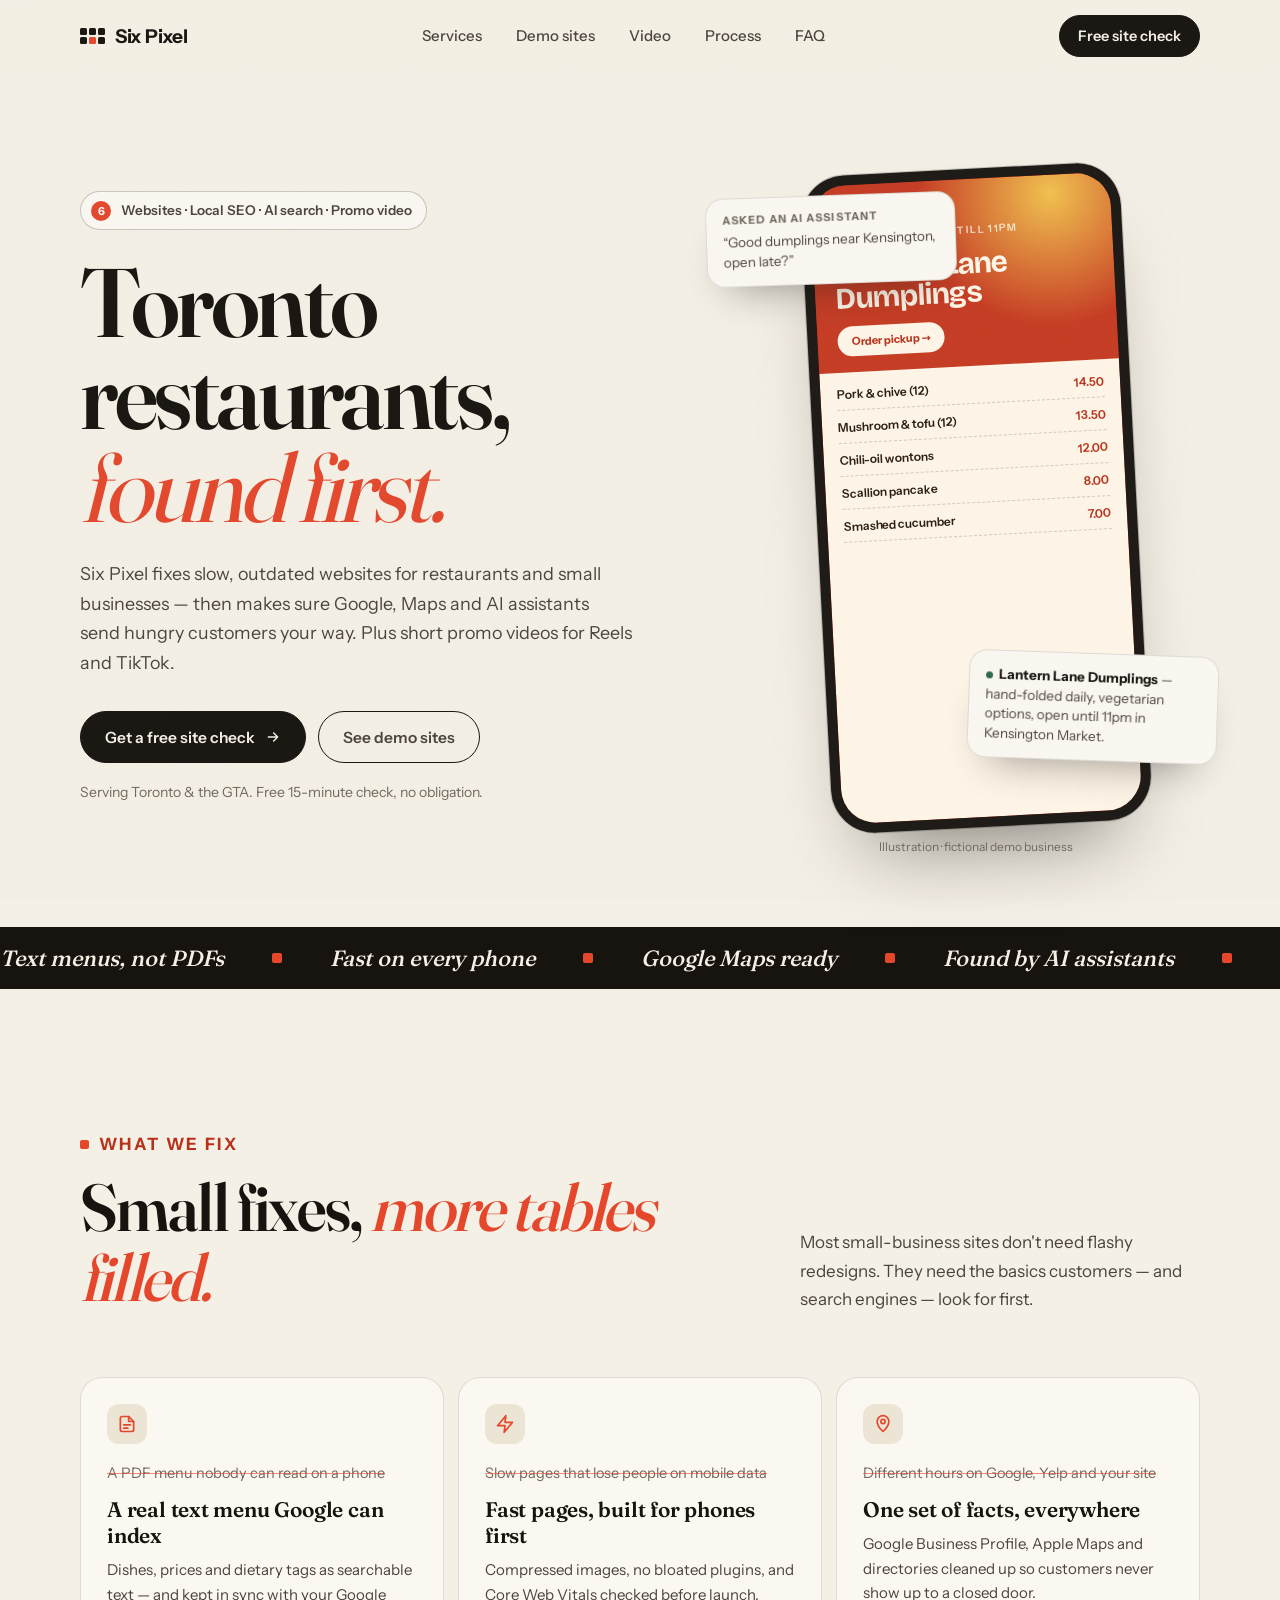
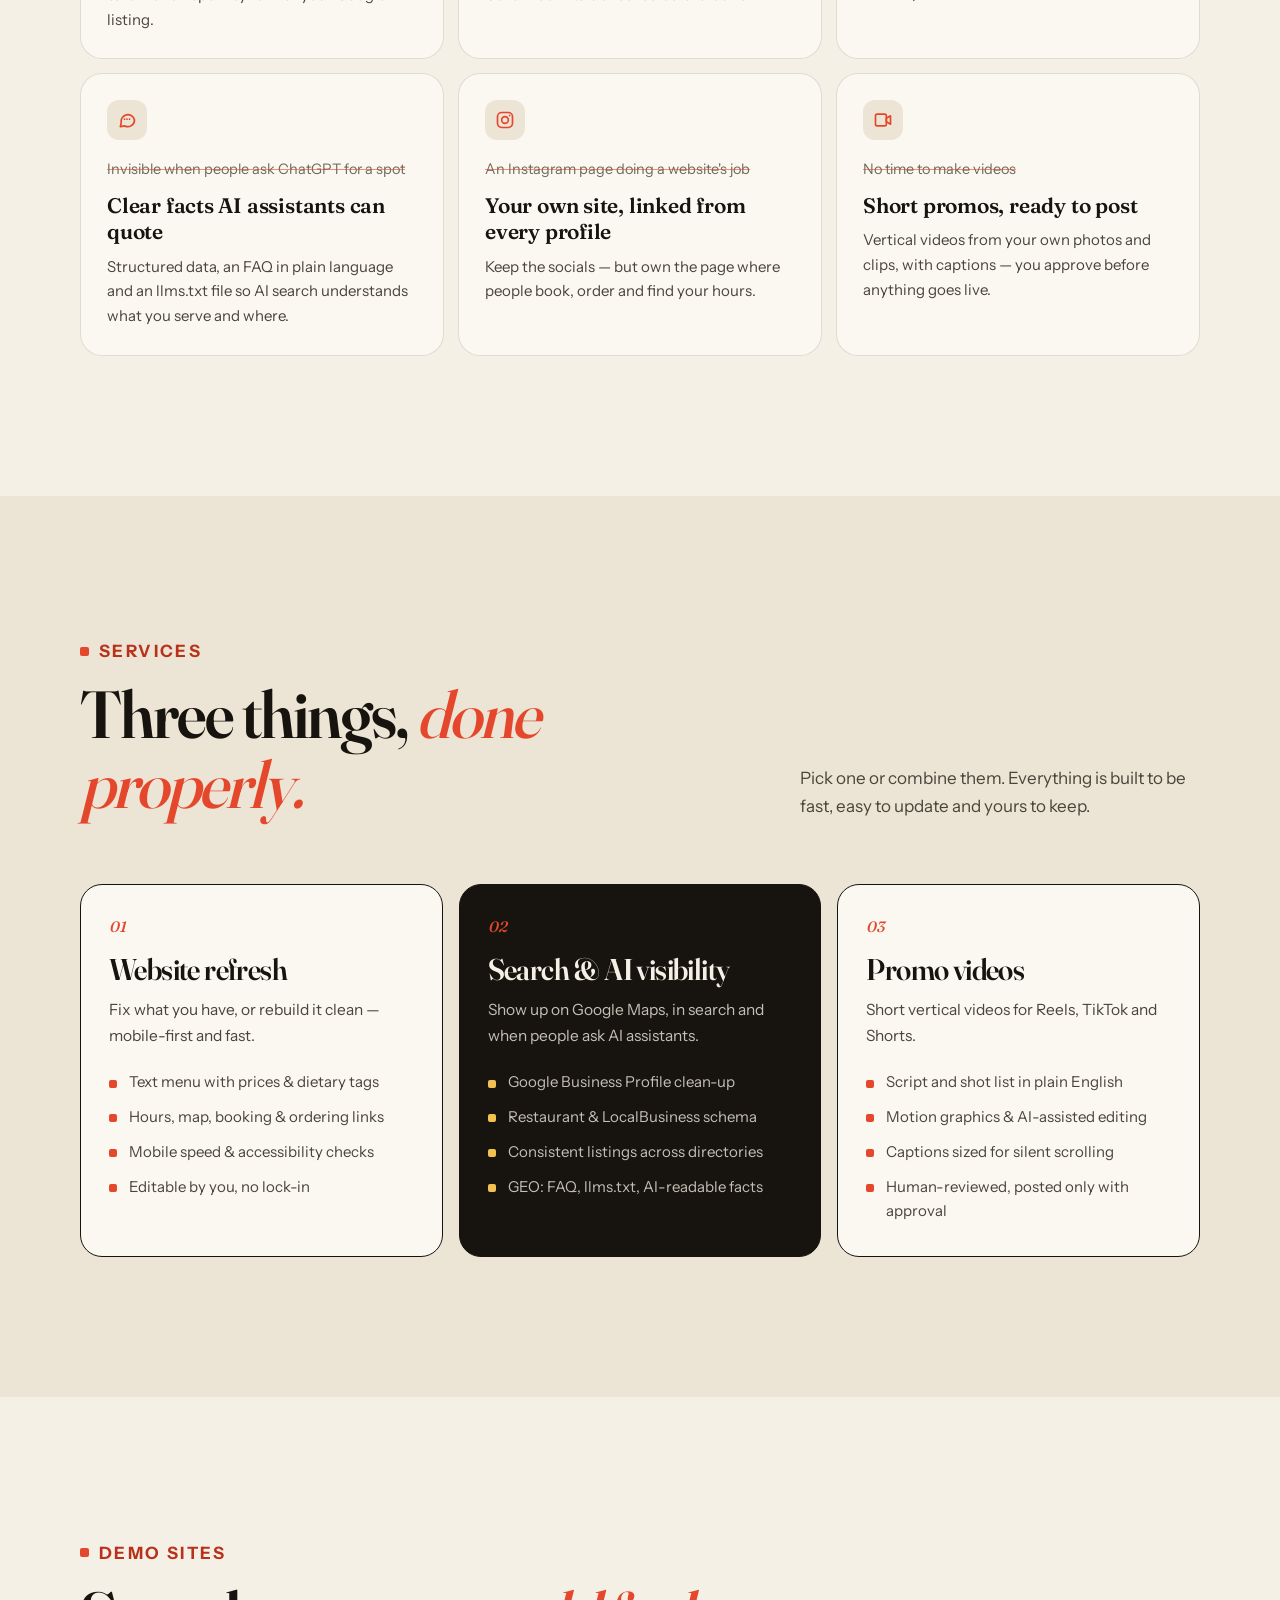
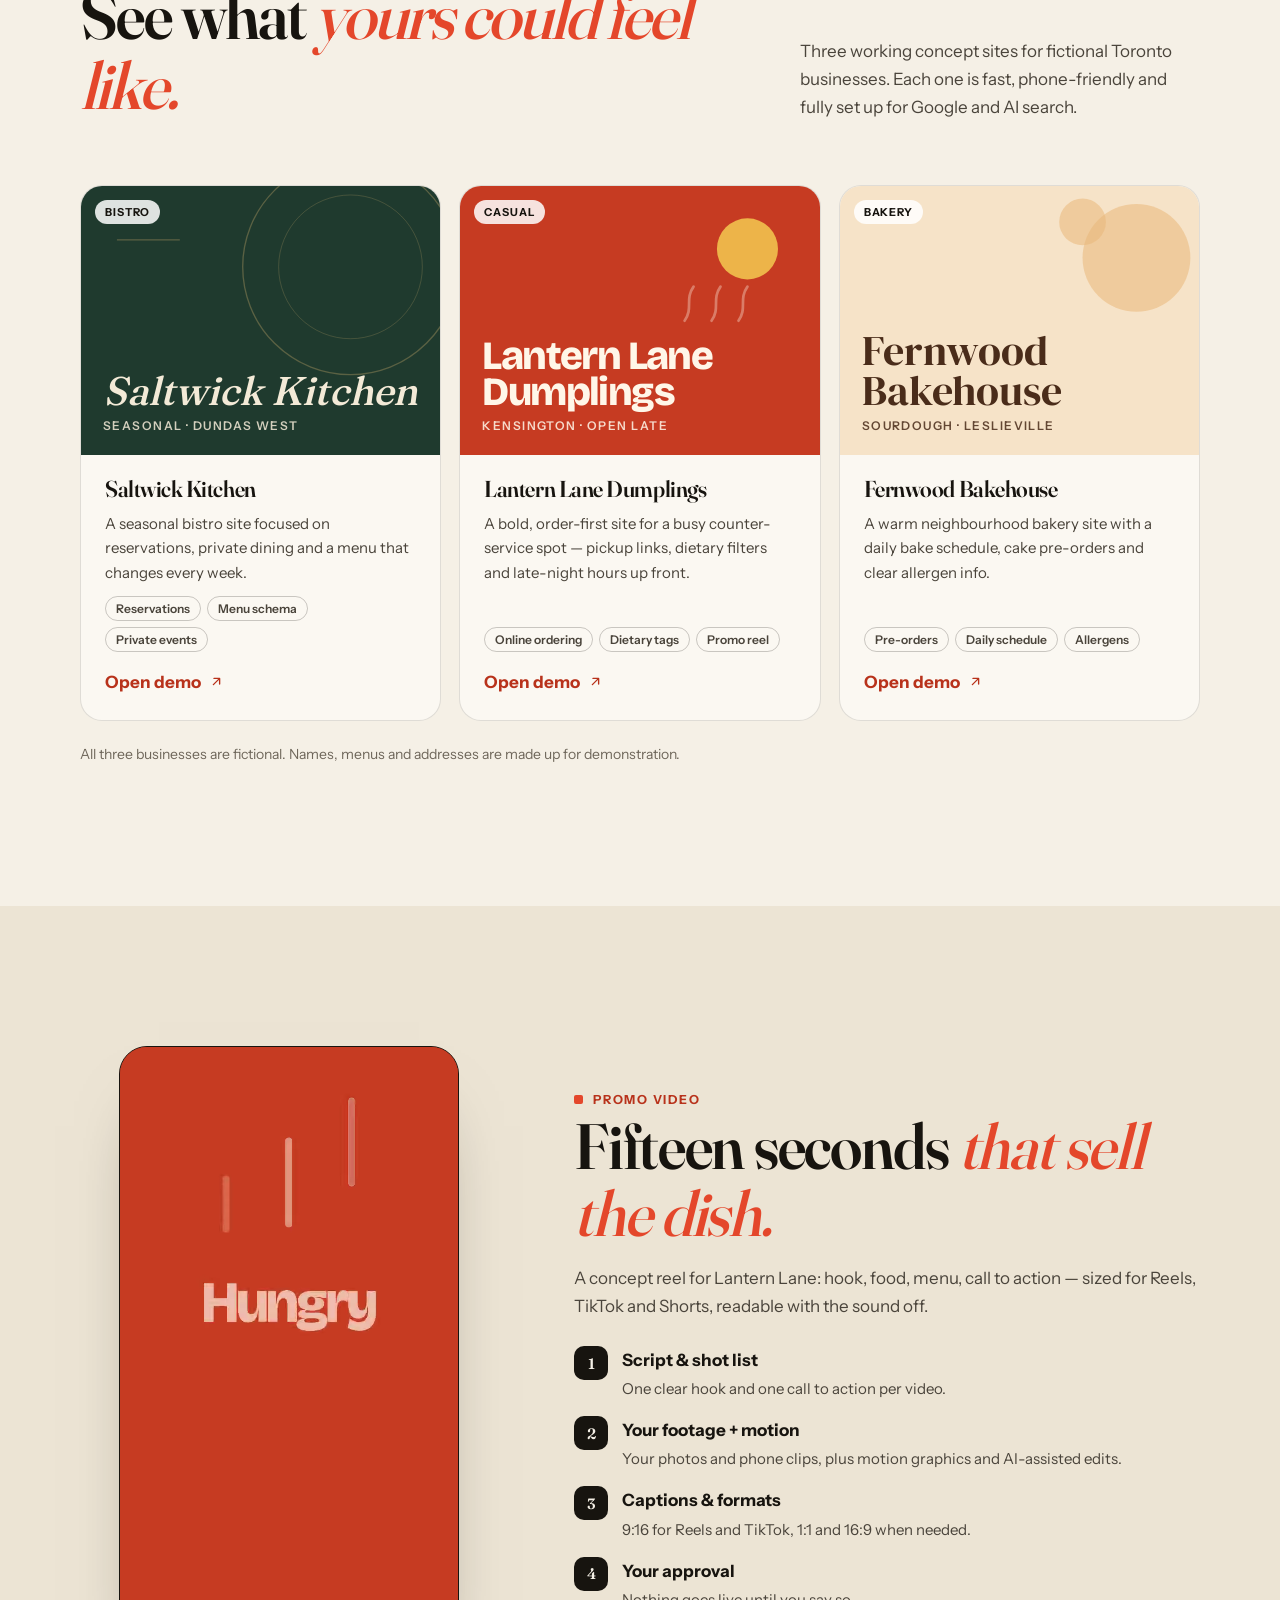
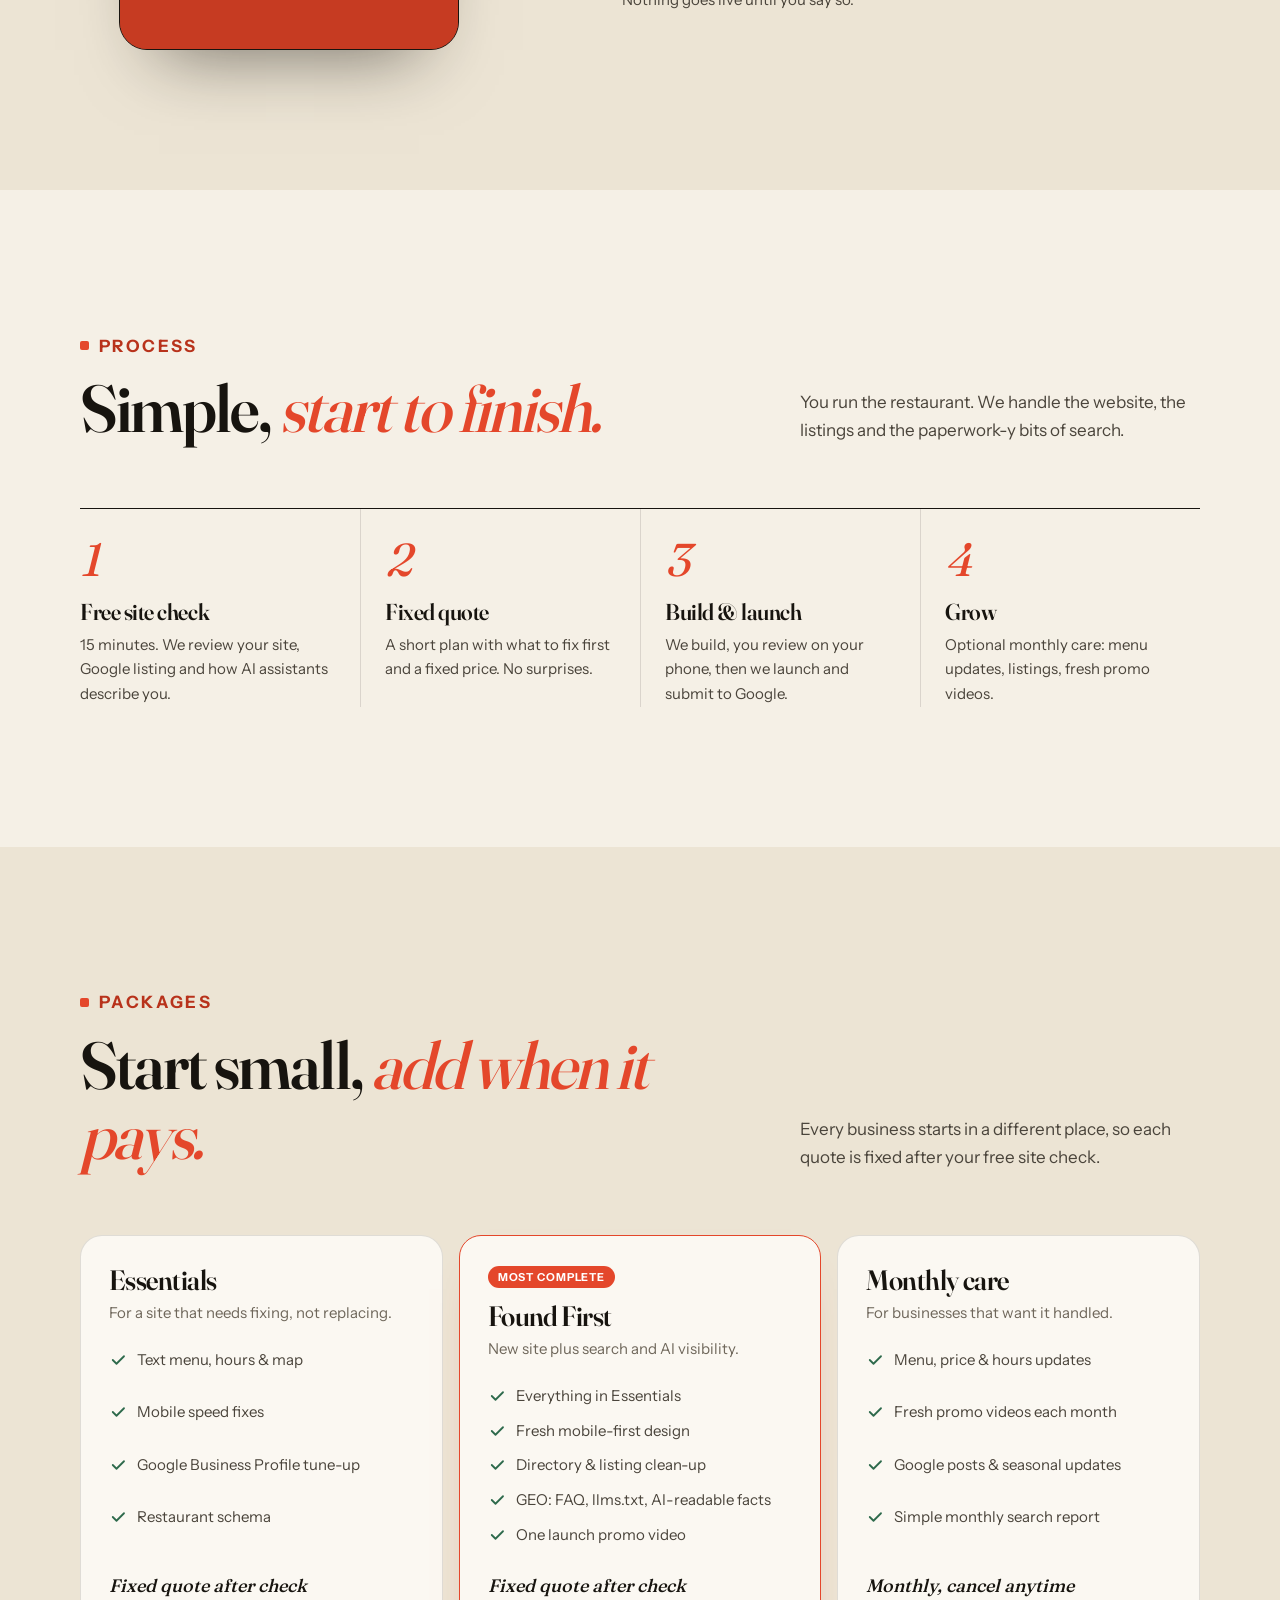
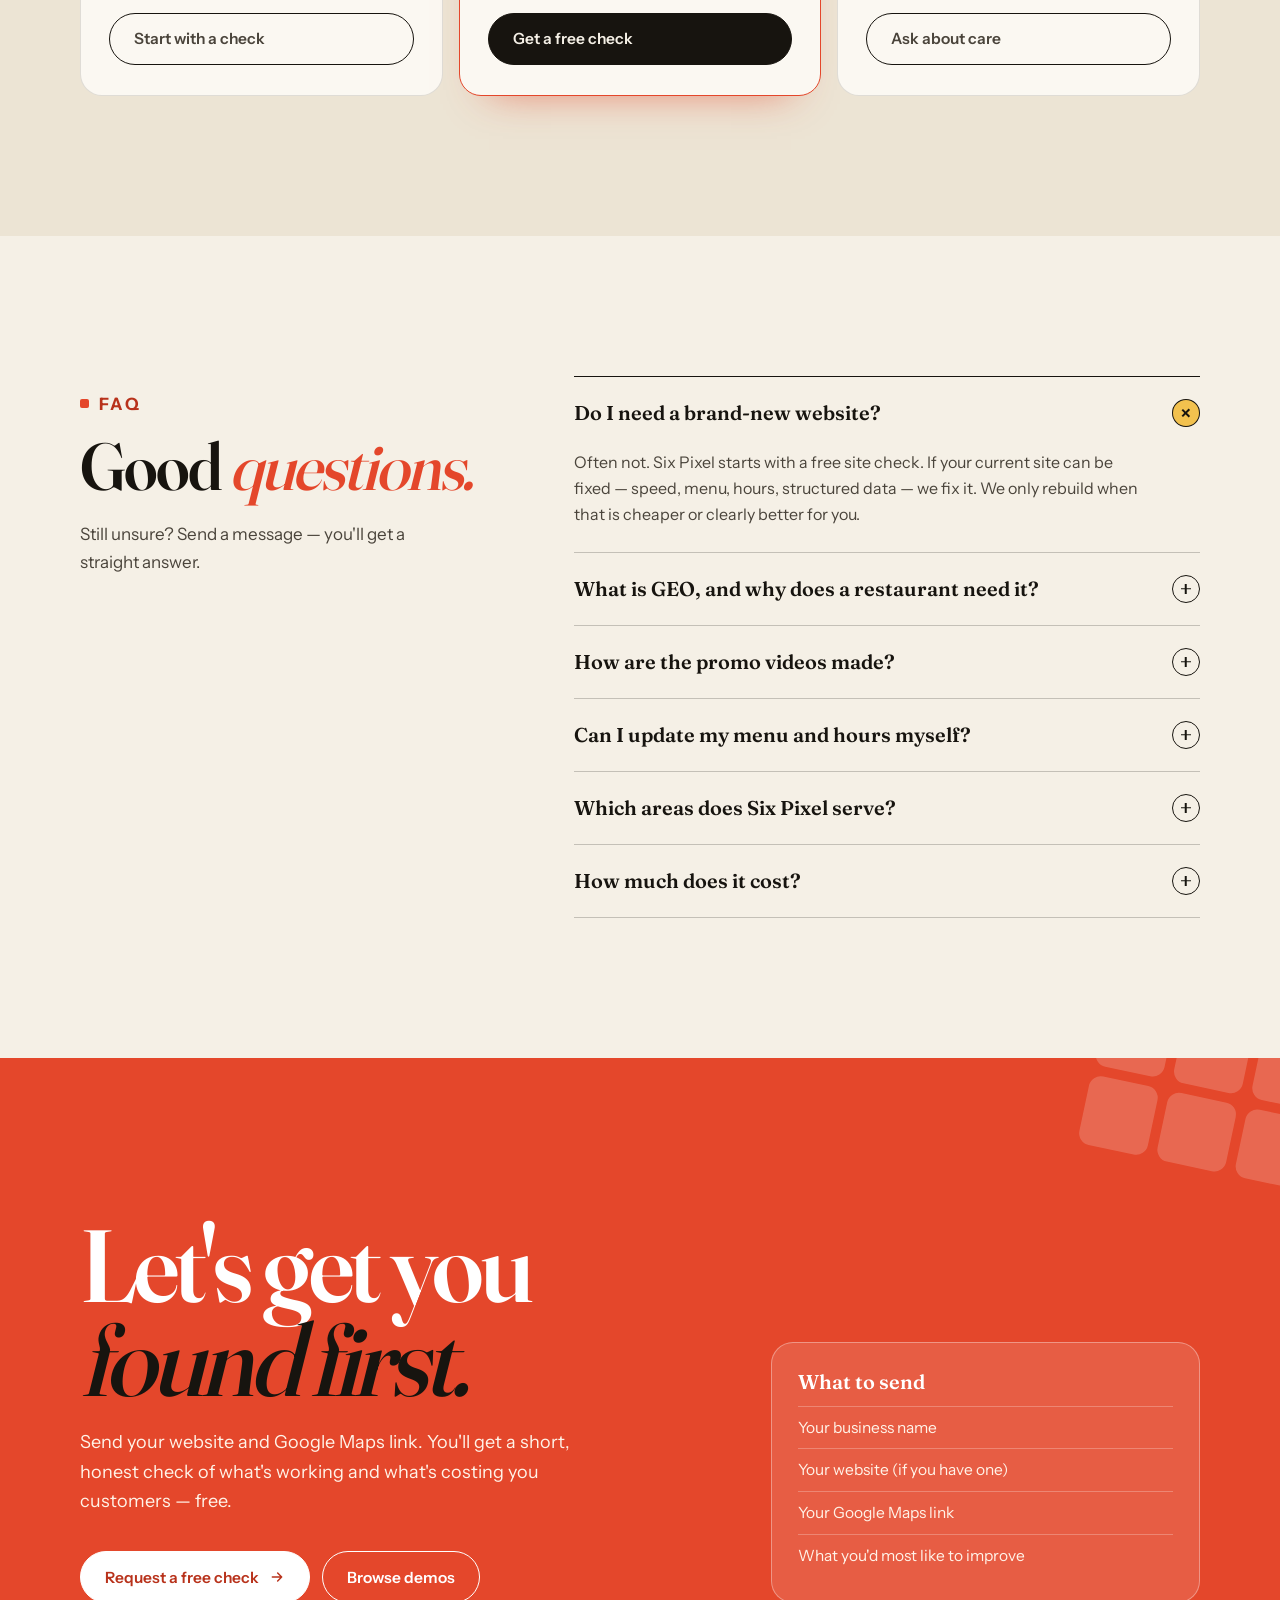
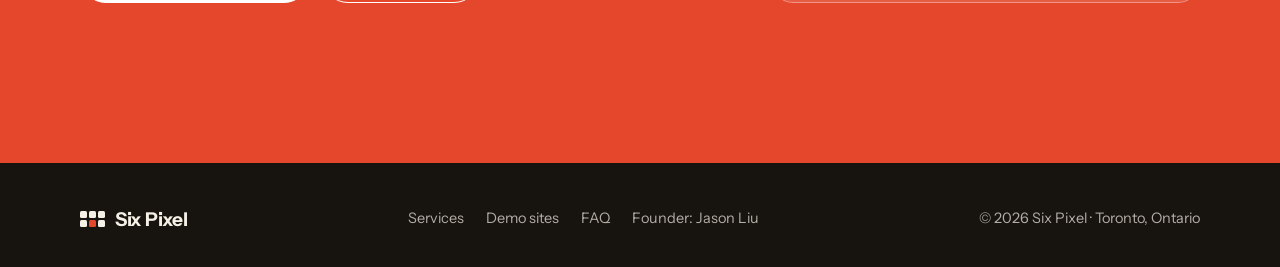
==== commit 0717aaaa: "Point canonical URLs at yuanlite-liu.github.io/sixpixel-studio Co-Authored-By: Claude Opus 5.5 <nore" ====
--- a/index.html
+++ b/index.html
@@ -5,16 +5,16 @@
   <meta name="viewport" content="width=device-width, initial-scale=1, viewport-fit=cover">
   <title>Six Pixel · Websites, Local SEO &amp; Promo Videos for Toronto Restaurants</title>
   <meta name="description" content="Six Pixel rebuilds websites for Toronto restaurants and small businesses, gets them found on Google Maps and AI search, and makes short promo videos for Reels and TikTok.">
-  <link rel="canonical" href="https://xuanchen97.github.io/sixpixel-studio/">
+  <link rel="canonical" href="https://yuanlite-liu.github.io/sixpixel-studio/">
   <meta name="robots" content="index, follow, max-image-preview:large">
   <meta name="theme-color" content="#f5f0e6">
   <meta property="og:type" content="website">
   <meta property="og:site_name" content="Six Pixel">
   <meta property="og:locale" content="en_CA">
-  <meta property="og:url" content="https://xuanchen97.github.io/sixpixel-studio/">
+  <meta property="og:url" content="https://yuanlite-liu.github.io/sixpixel-studio/">
   <meta property="og:title" content="Six Pixel · Toronto restaurants, found first">
   <meta property="og:description" content="Websites, Google Maps &amp; AI-search visibility, and short promo videos for Toronto restaurants and small businesses.">
-  <meta property="og:image" content="https://xuanchen97.github.io/sixpixel-studio/assets/og-image.png">
+  <meta property="og:image" content="https://yuanlite-liu.github.io/sixpixel-studio/assets/og-image.png">
   <meta property="og:image:width" content="1200">
   <meta property="og:image:height" content="630">
   <meta name="twitter:card" content="summary_large_image">
@@ -29,12 +29,12 @@
     "@graph": [
       {
         "@type": "ProfessionalService",
-        "@id": "https://xuanchen97.github.io/sixpixel-studio/#business",
+        "@id": "https://yuanlite-liu.github.io/sixpixel-studio/#business",
         "name": "Six Pixel",
         "description": "Web design, local SEO, AI-search (GEO) optimization and short promo videos for restaurants and small businesses in Toronto and the GTA.",
-        "url": "https://xuanchen97.github.io/sixpixel-studio/",
-        "logo": "https://xuanchen97.github.io/sixpixel-studio/favicon.svg",
-        "image": "https://xuanchen97.github.io/sixpixel-studio/assets/og-image.png",
+        "url": "https://yuanlite-liu.github.io/sixpixel-studio/",
+        "logo": "https://yuanlite-liu.github.io/sixpixel-studio/favicon.svg",
+        "image": "https://yuanlite-liu.github.io/sixpixel-studio/assets/og-image.png",
         "email": "mailto:jasonliu97424@gmail.com",
         "areaServed": [{ "@type": "City", "name": "Toronto" }, { "@type": "AdministrativeArea", "name": "Greater Toronto Area" }],
         "knowsAbout": ["Restaurant website design", "Local SEO", "Google Business Profile optimization", "Generative engine optimization", "Schema.org structured data", "Short-form promo video"],
@@ -51,10 +51,10 @@
       },
       {
         "@type": "WebSite",
-        "@id": "https://xuanchen97.github.io/sixpixel-studio/#website",
-        "url": "https://xuanchen97.github.io/sixpixel-studio/",
+        "@id": "https://yuanlite-liu.github.io/sixpixel-studio/#website",
+        "url": "https://yuanlite-liu.github.io/sixpixel-studio/",
         "name": "Six Pixel",
-        "publisher": { "@id": "https://xuanchen97.github.io/sixpixel-studio/#business" }
+        "publisher": { "@id": "https://yuanlite-liu.github.io/sixpixel-studio/#business" }
       },
       {
         "@type": "FAQPage",
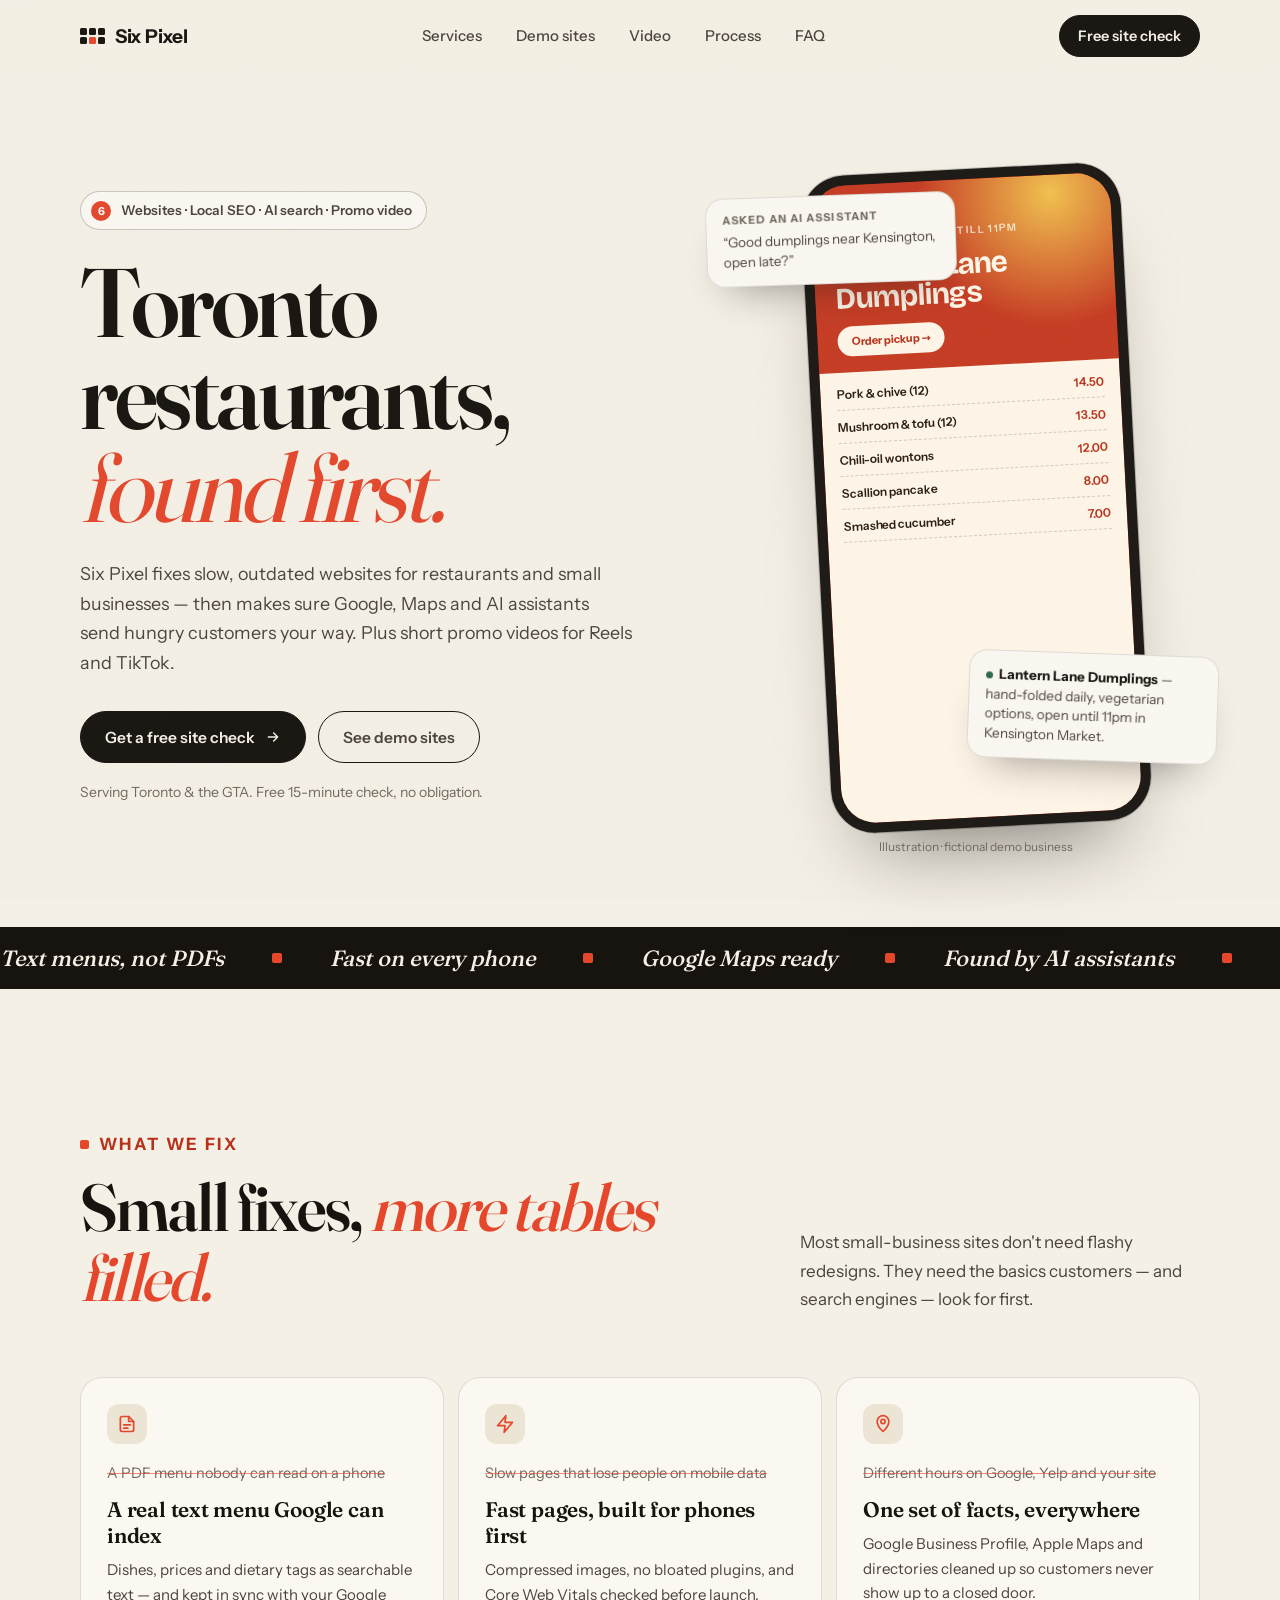
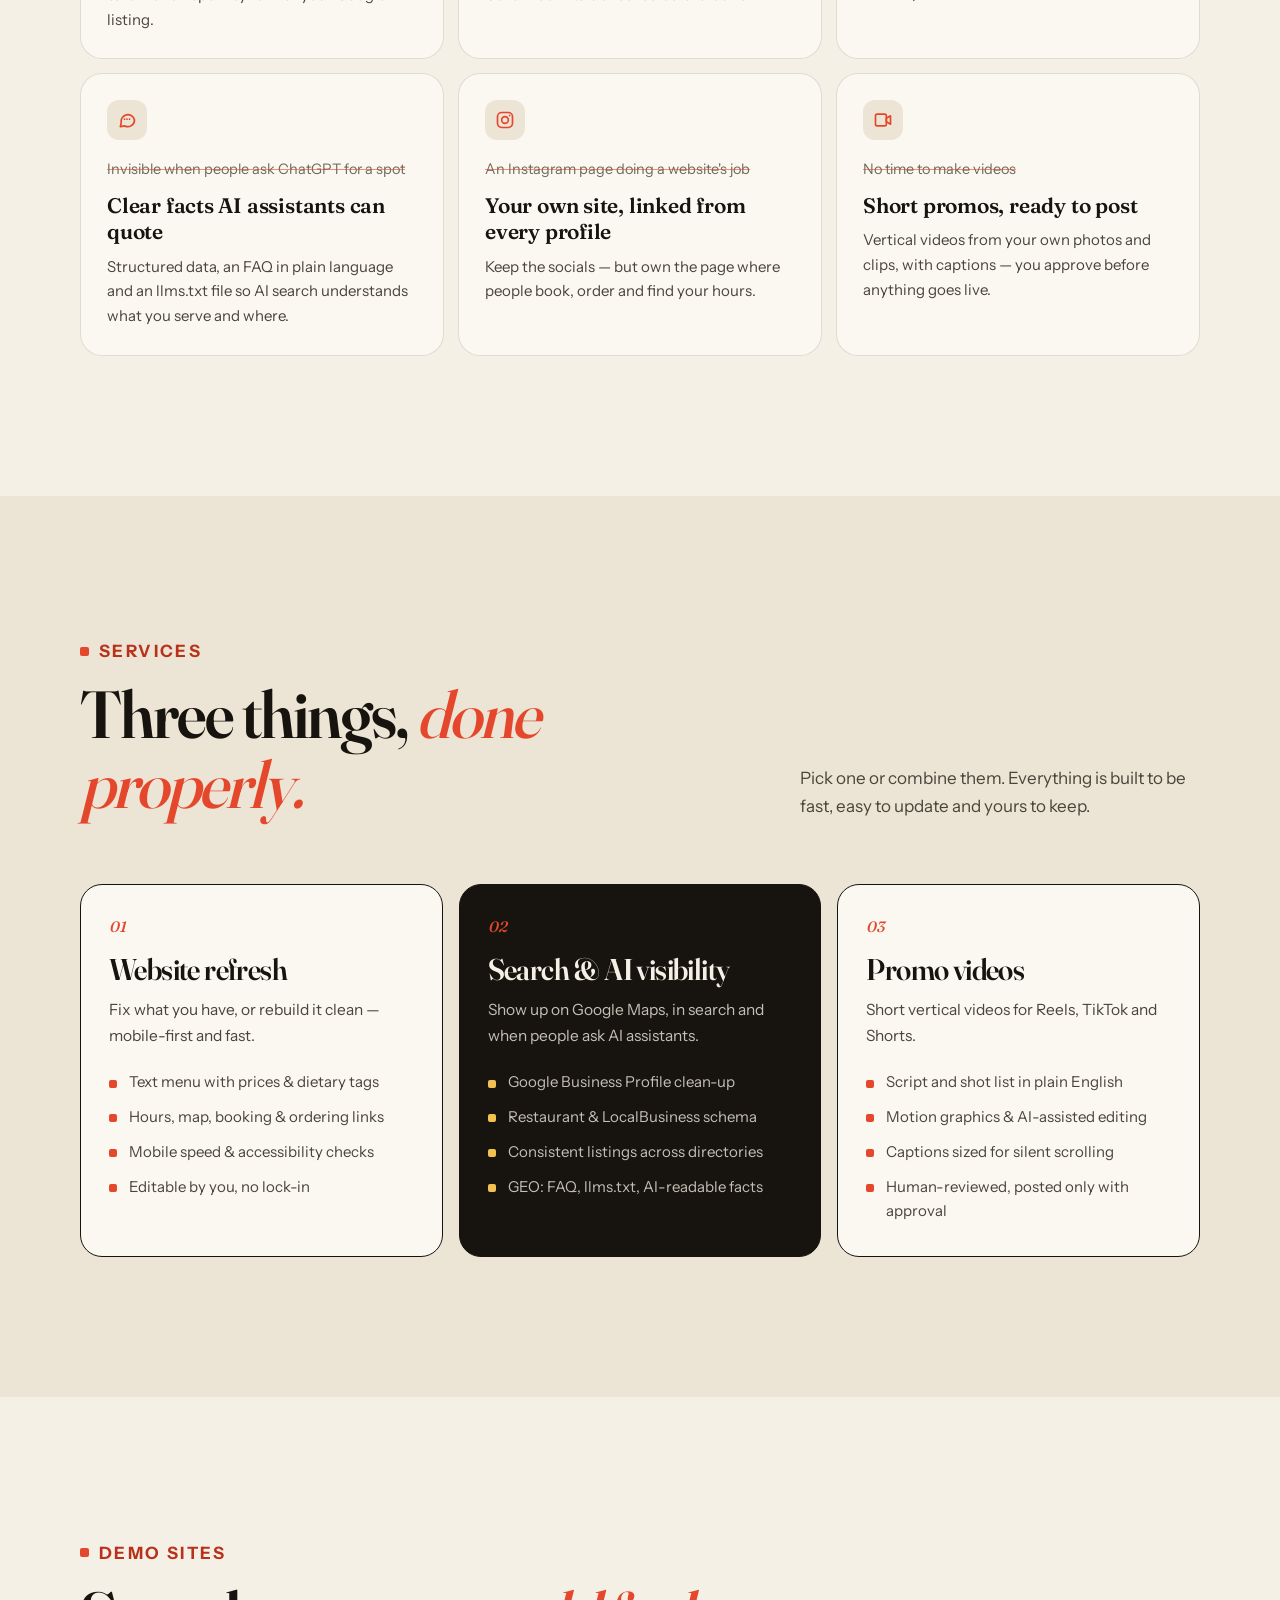
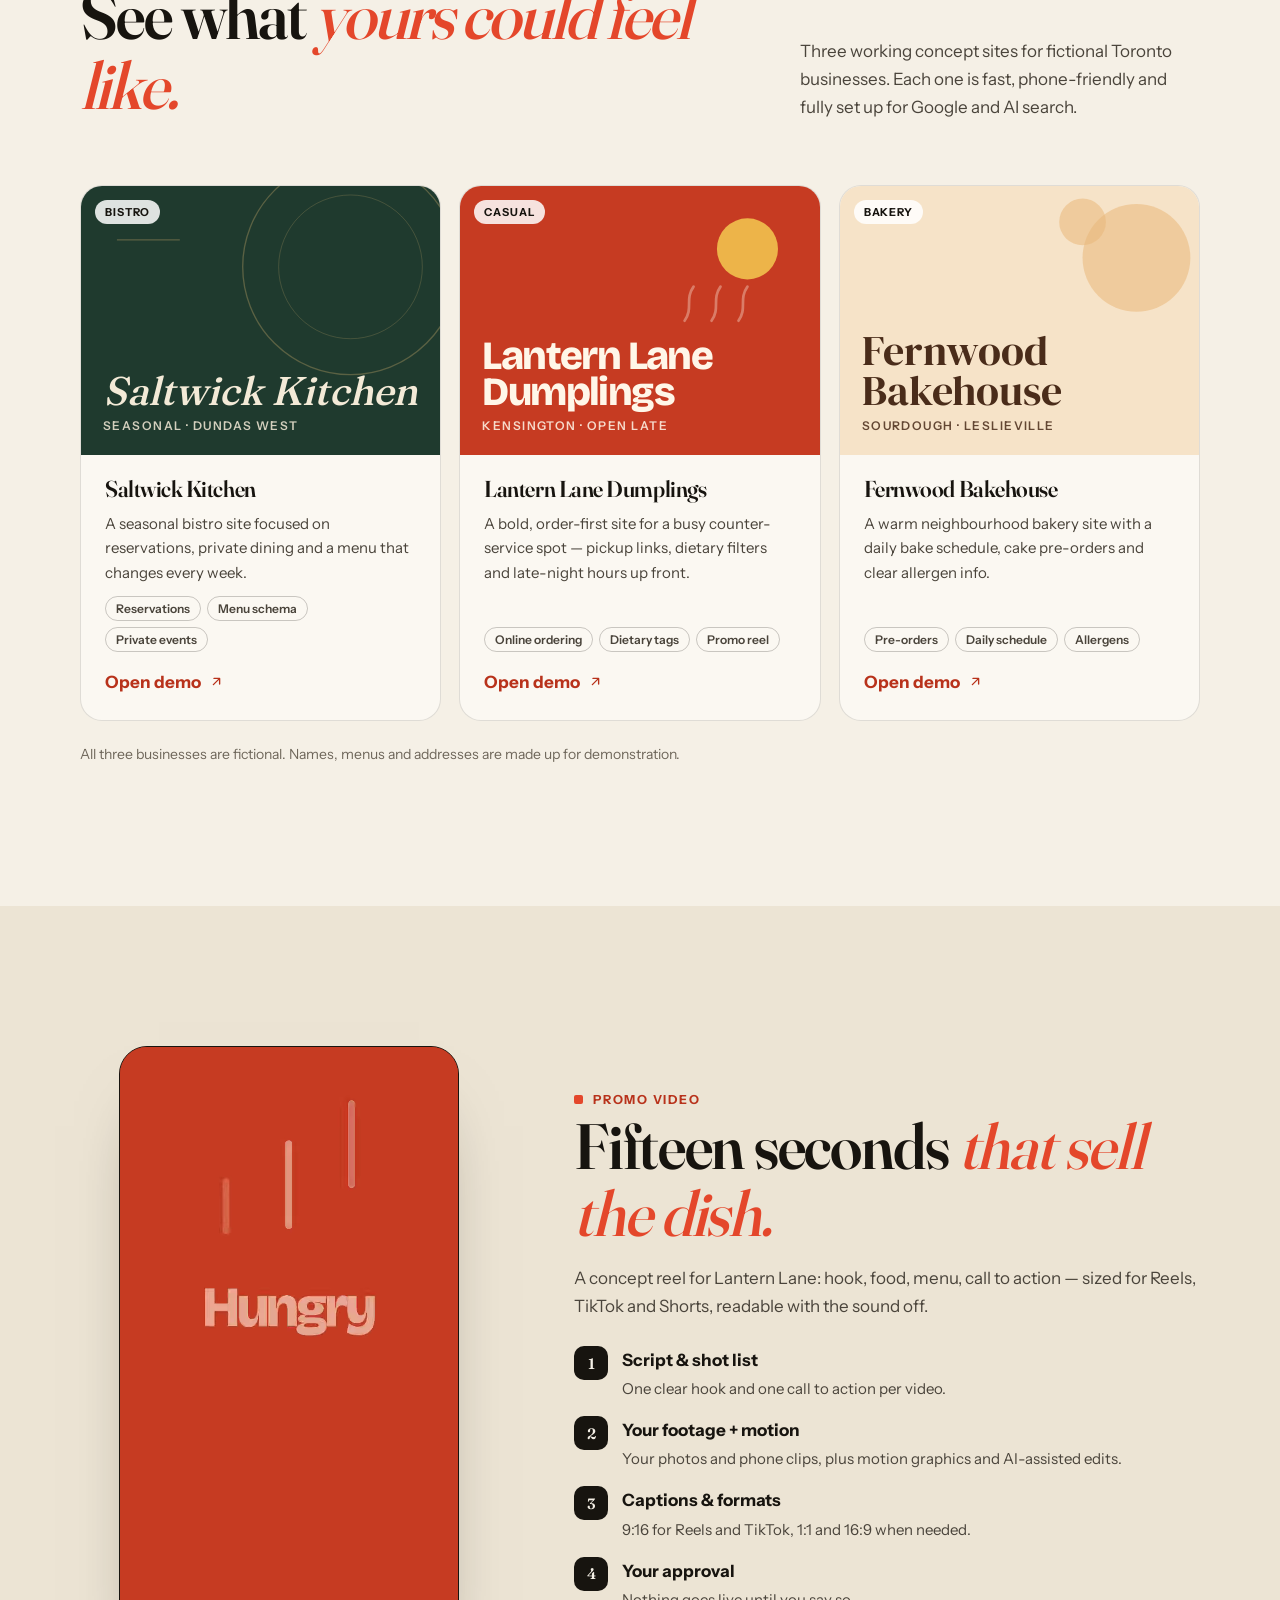
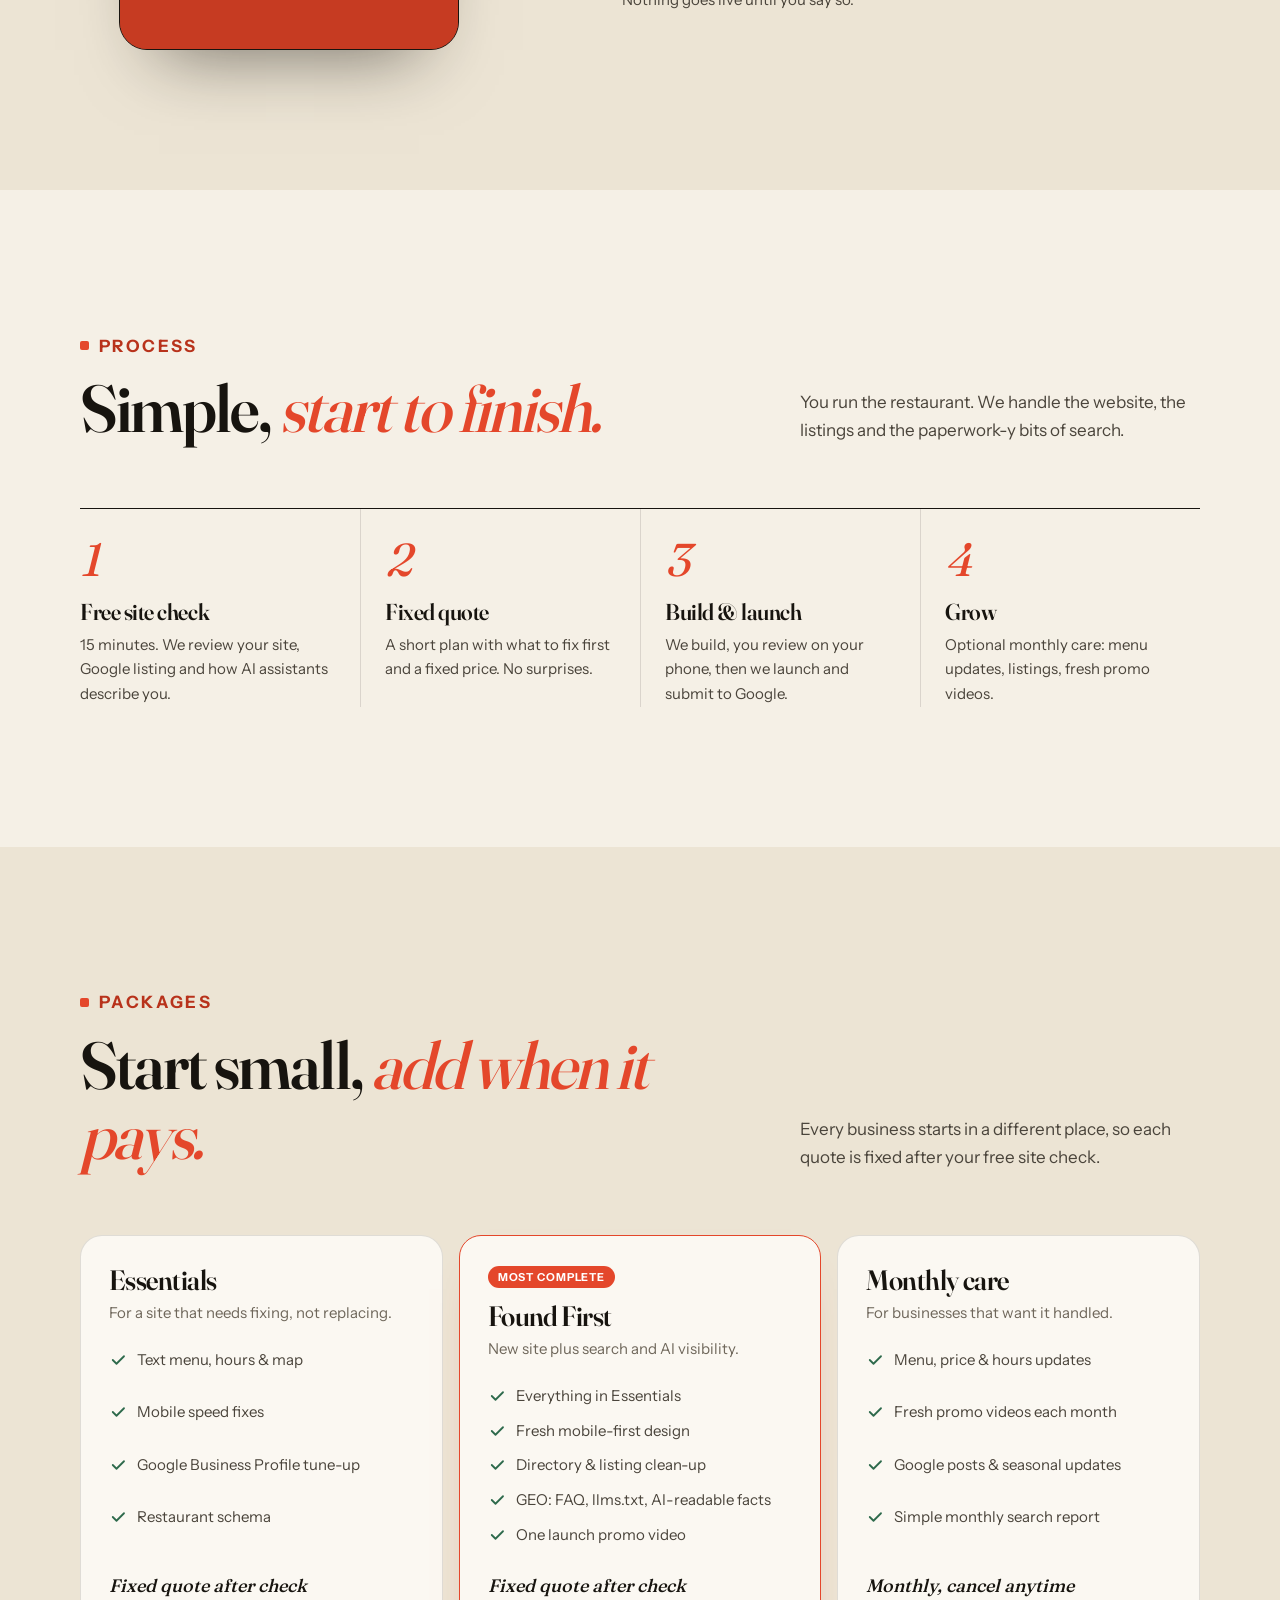
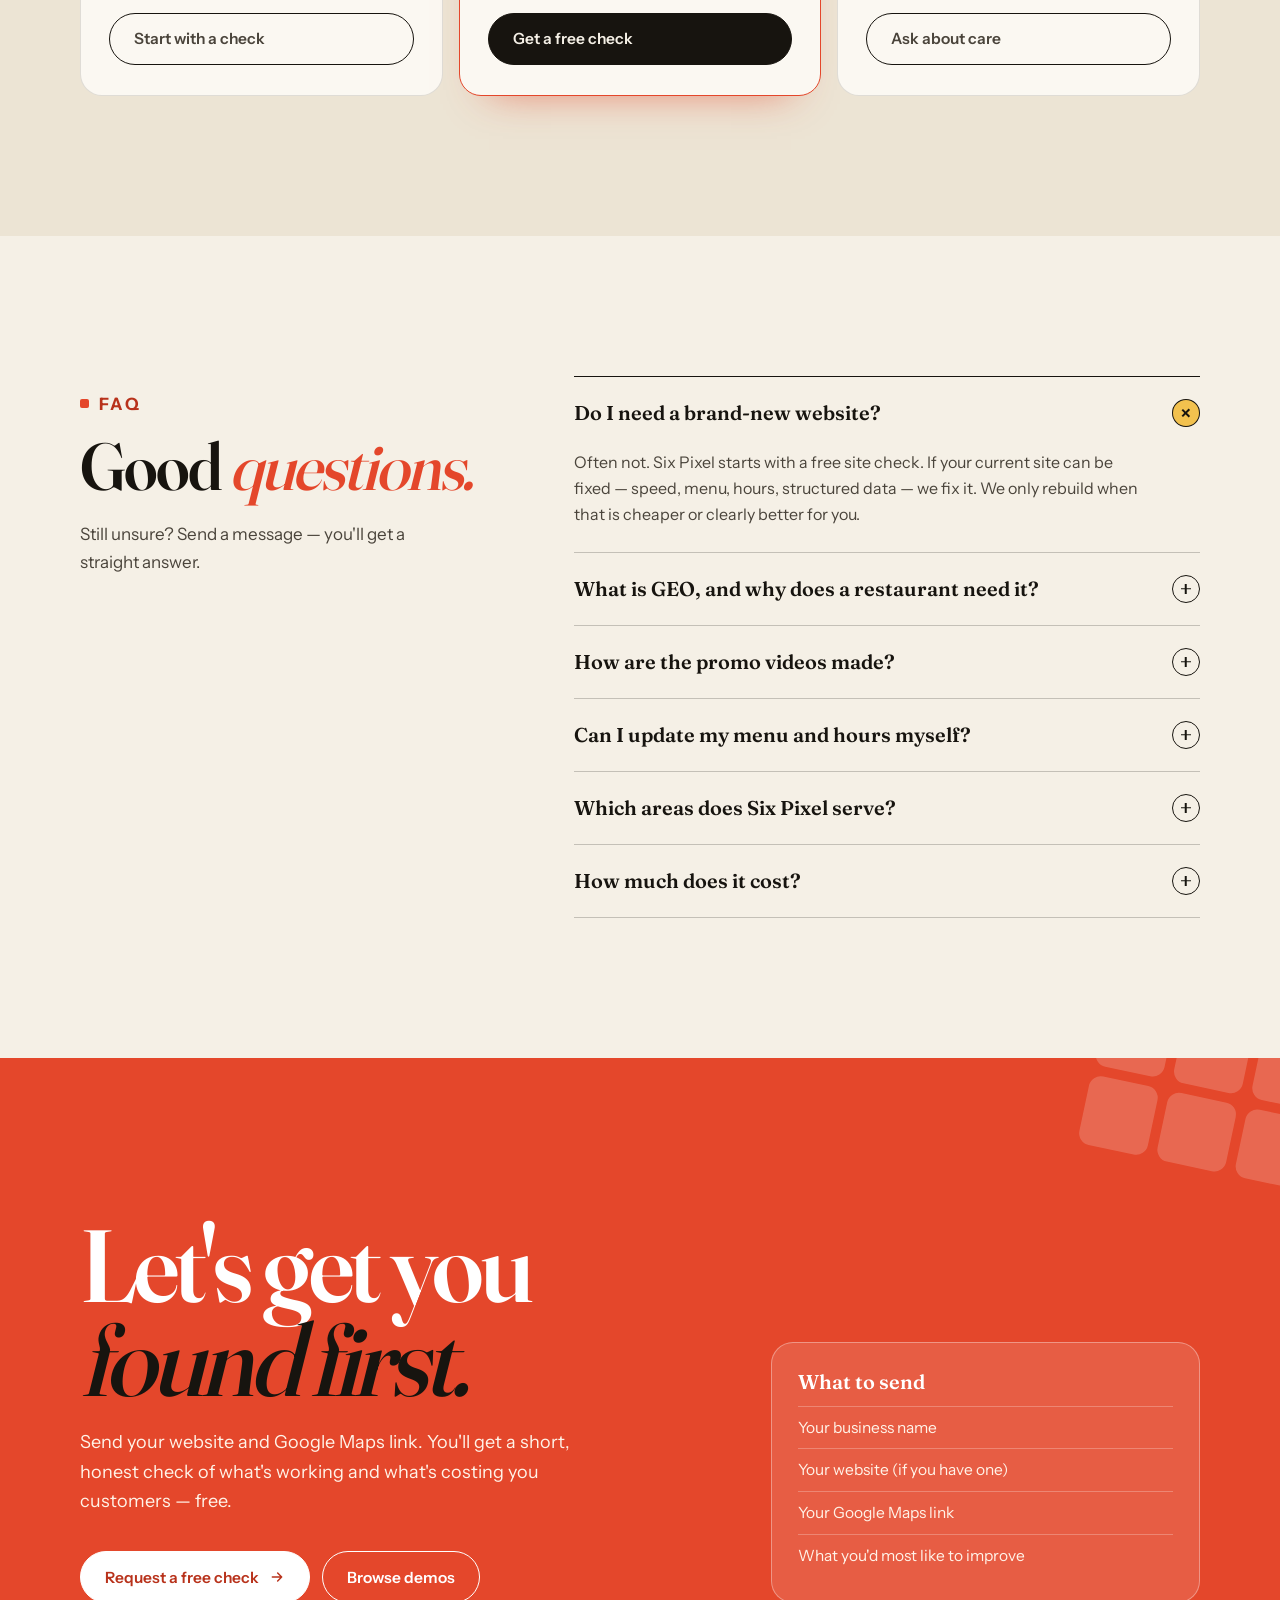
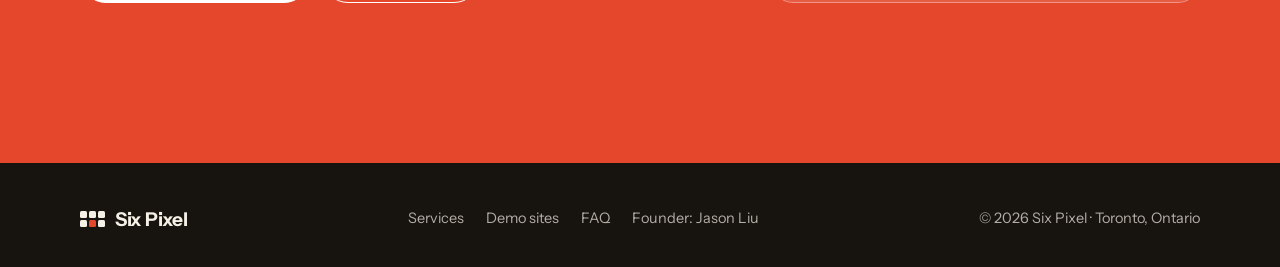
==== commit e7587118: "Point canonical URLs at xuanchen97.github.io/sixpixel-studio Co-Authored-By: Claude Opus 5.5 <norepl" ====
--- a/index.html
+++ b/index.html
@@ -5,16 +5,16 @@
   <meta name="viewport" content="width=device-width, initial-scale=1, viewport-fit=cover">
   <title>Six Pixel · Websites, Local SEO &amp; Promo Videos for Toronto Restaurants</title>
   <meta name="description" content="Six Pixel rebuilds websites for Toronto restaurants and small businesses, gets them found on Google Maps and AI search, and makes short promo videos for Reels and TikTok.">
-  <link rel="canonical" href="https://yuanlite-liu.github.io/sixpixel-studio/">
+  <link rel="canonical" href="https://xuanchen97.github.io/sixpixel-studio/">
   <meta name="robots" content="index, follow, max-image-preview:large">
   <meta name="theme-color" content="#f5f0e6">
   <meta property="og:type" content="website">
   <meta property="og:site_name" content="Six Pixel">
   <meta property="og:locale" content="en_CA">
-  <meta property="og:url" content="https://yuanlite-liu.github.io/sixpixel-studio/">
+  <meta property="og:url" content="https://xuanchen97.github.io/sixpixel-studio/">
   <meta property="og:title" content="Six Pixel · Toronto restaurants, found first">
   <meta property="og:description" content="Websites, Google Maps &amp; AI-search visibility, and short promo videos for Toronto restaurants and small businesses.">
-  <meta property="og:image" content="https://yuanlite-liu.github.io/sixpixel-studio/assets/og-image.png">
+  <meta property="og:image" content="https://xuanchen97.github.io/sixpixel-studio/assets/og-image.png">
   <meta property="og:image:width" content="1200">
   <meta property="og:image:height" content="630">
   <meta name="twitter:card" content="summary_large_image">
@@ -29,12 +29,12 @@
     "@graph": [
       {
         "@type": "ProfessionalService",
-        "@id": "https://yuanlite-liu.github.io/sixpixel-studio/#business",
+        "@id": "https://xuanchen97.github.io/sixpixel-studio/#business",
         "name": "Six Pixel",
         "description": "Web design, local SEO, AI-search (GEO) optimization and short promo videos for restaurants and small businesses in Toronto and the GTA.",
-        "url": "https://yuanlite-liu.github.io/sixpixel-studio/",
-        "logo": "https://yuanlite-liu.github.io/sixpixel-studio/favicon.svg",
-        "image": "https://yuanlite-liu.github.io/sixpixel-studio/assets/og-image.png",
+        "url": "https://xuanchen97.github.io/sixpixel-studio/",
+        "logo": "https://xuanchen97.github.io/sixpixel-studio/favicon.svg",
+        "image": "https://xuanchen97.github.io/sixpixel-studio/assets/og-image.png",
         "email": "mailto:jasonliu97424@gmail.com",
         "areaServed": [{ "@type": "City", "name": "Toronto" }, { "@type": "AdministrativeArea", "name": "Greater Toronto Area" }],
         "knowsAbout": ["Restaurant website design", "Local SEO", "Google Business Profile optimization", "Generative engine optimization", "Schema.org structured data", "Short-form promo video"],
@@ -51,10 +51,10 @@
       },
       {
         "@type": "WebSite",
-        "@id": "https://yuanlite-liu.github.io/sixpixel-studio/#website",
-        "url": "https://yuanlite-liu.github.io/sixpixel-studio/",
+        "@id": "https://xuanchen97.github.io/sixpixel-studio/#website",
+        "url": "https://xuanchen97.github.io/sixpixel-studio/",
         "name": "Six Pixel",
-        "publisher": { "@id": "https://yuanlite-liu.github.io/sixpixel-studio/#business" }
+        "publisher": { "@id": "https://xuanchen97.github.io/sixpixel-studio/#business" }
       },
       {
         "@type": "FAQPage",
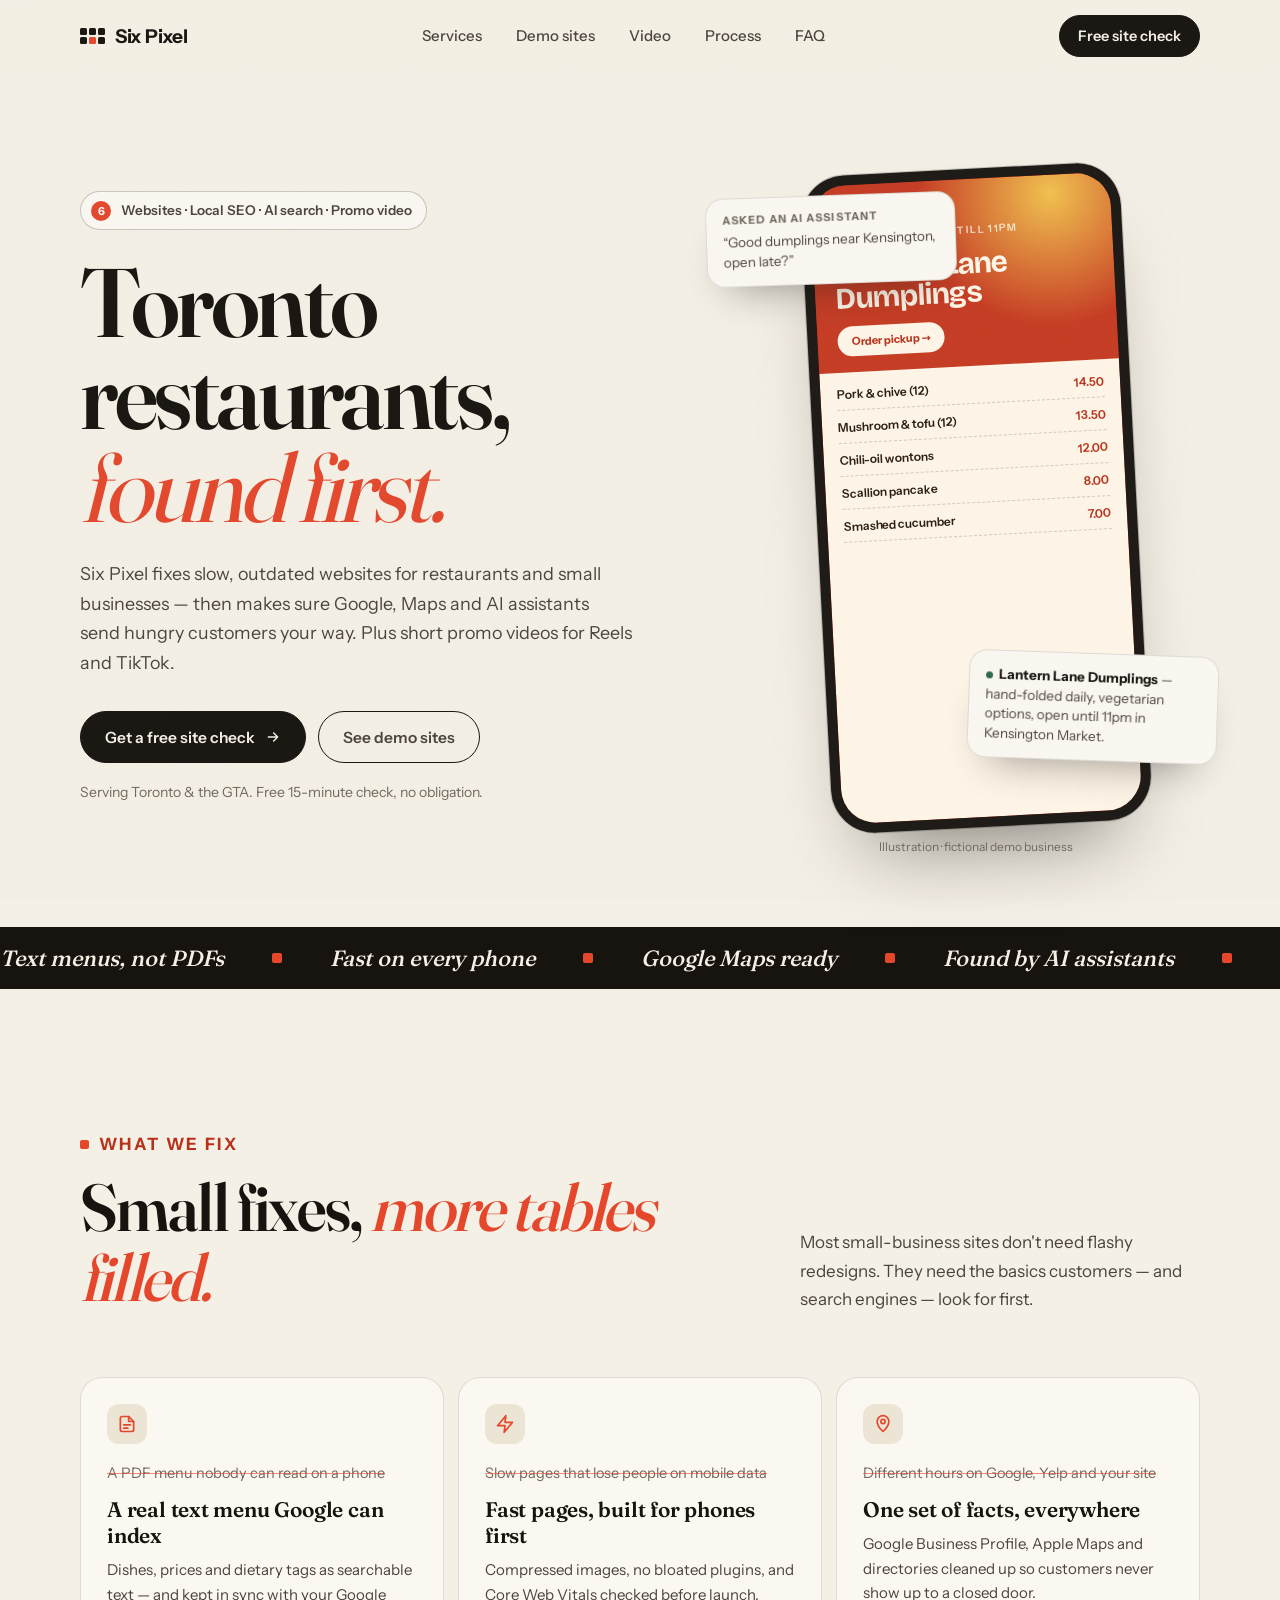
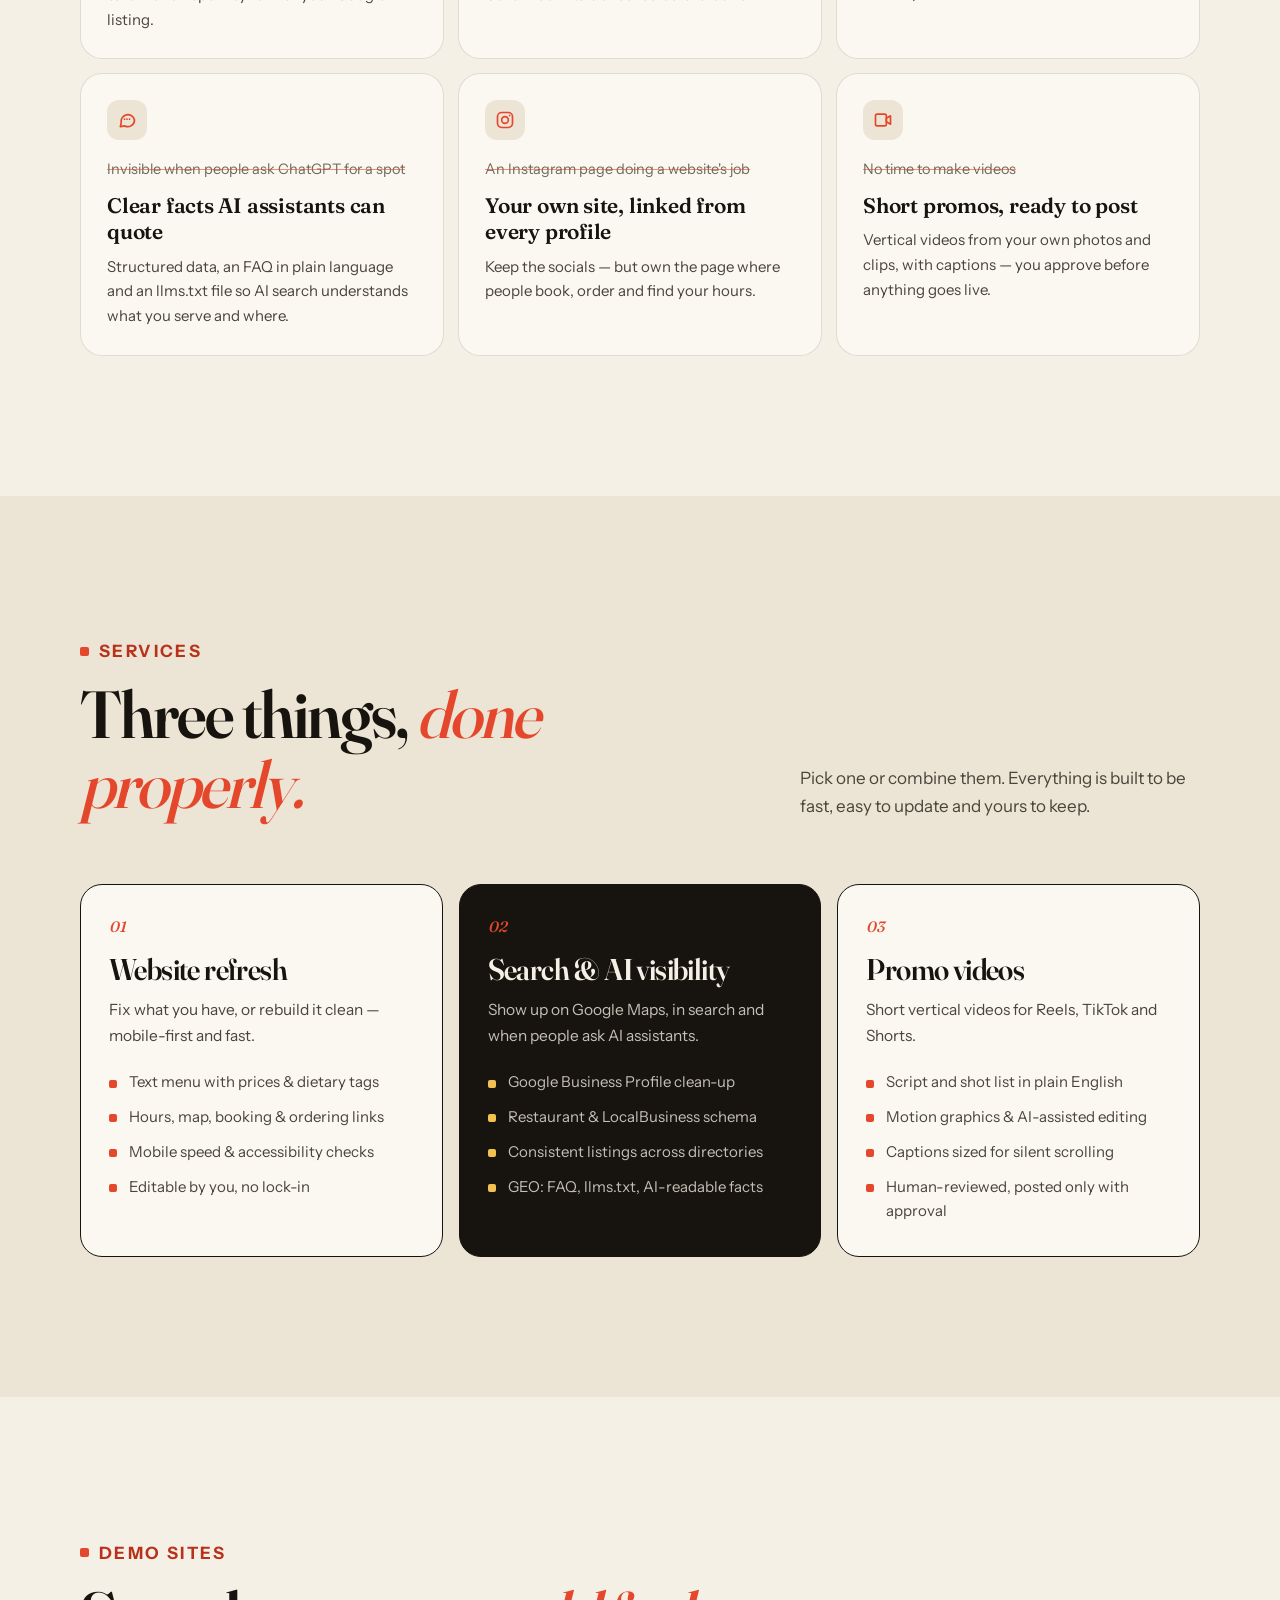
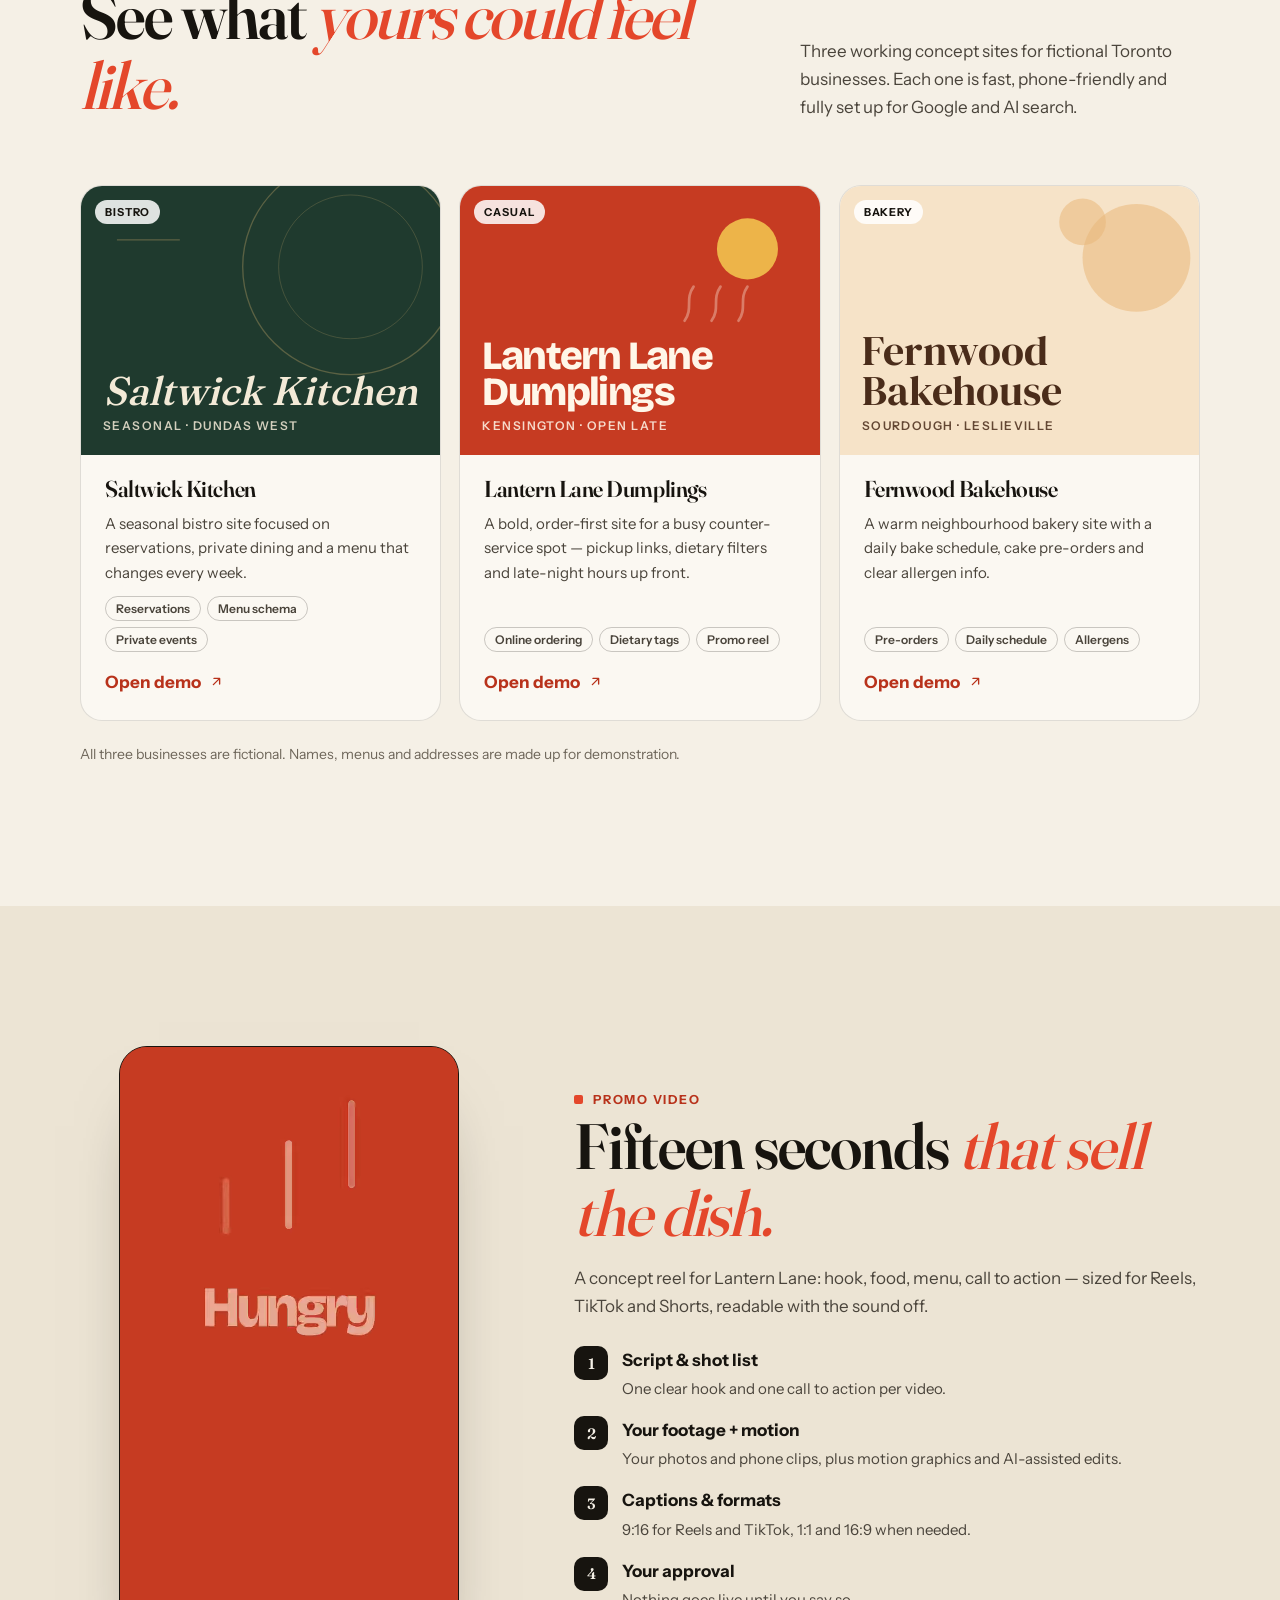
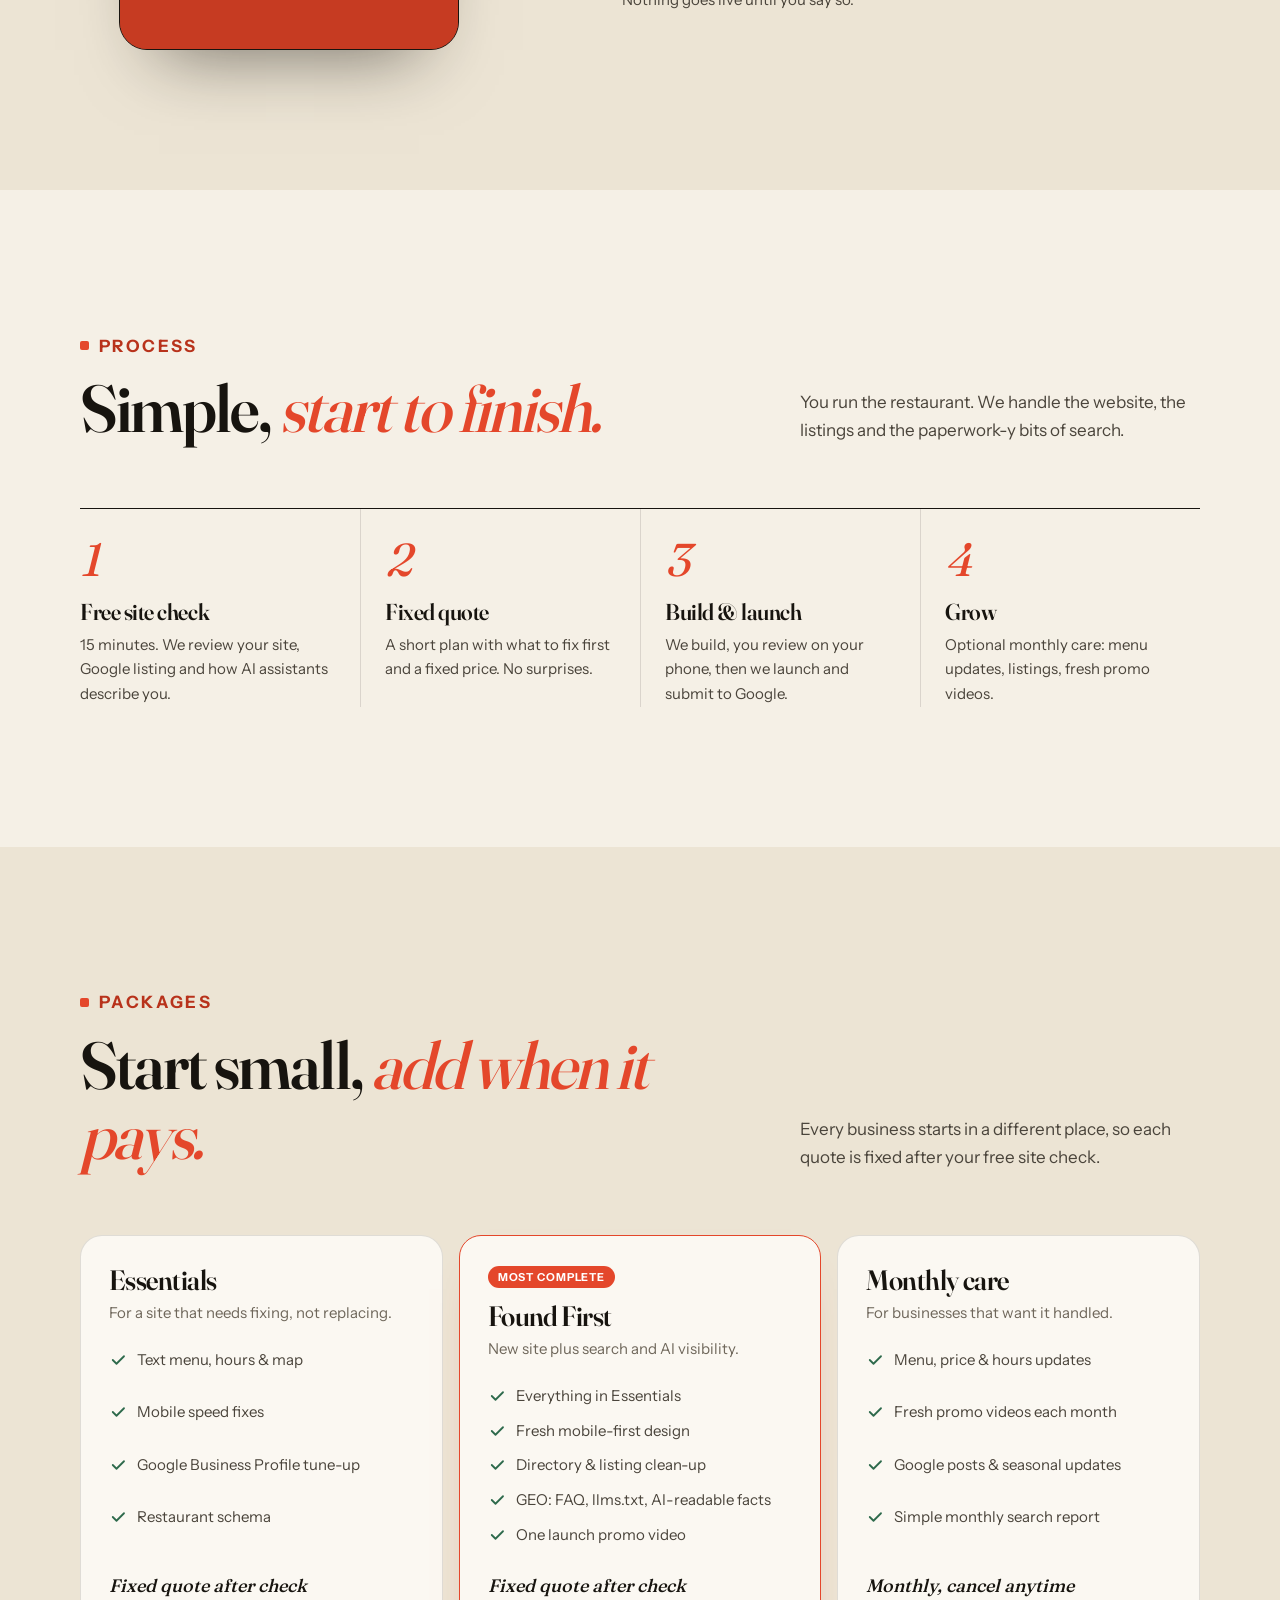
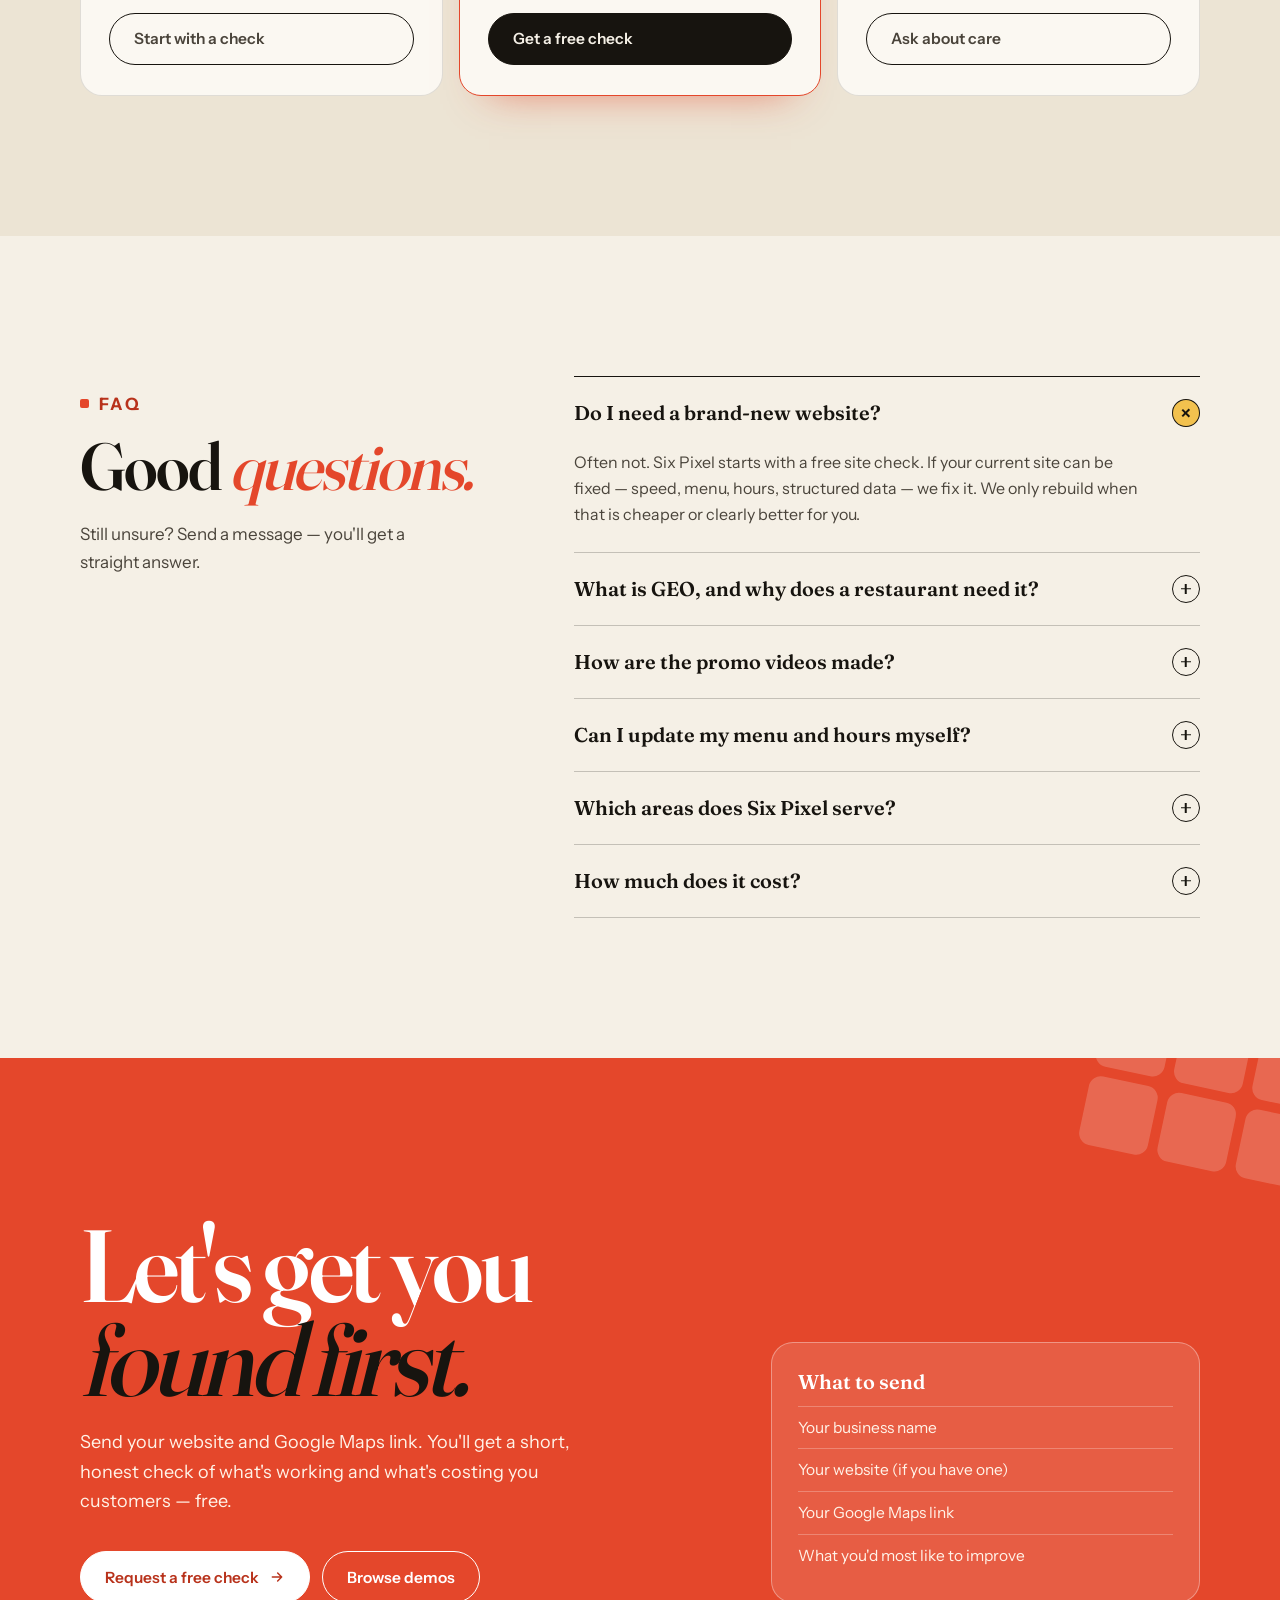
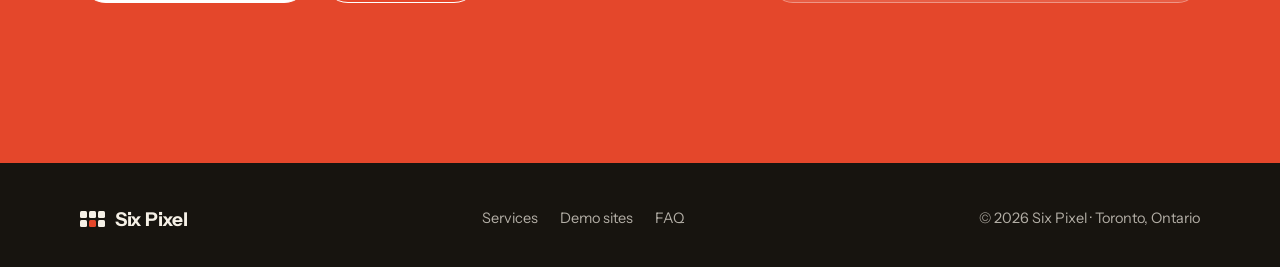
==== commit fead29cb: "Remove founder and personal-site references Co-Authored-By: Claude Opus 5.5 <noreply@anthropic.com> " ====
--- a/index.html
+++ b/index.html
@@ -38,7 +38,6 @@
         "email": "mailto:jasonliu97424@gmail.com",
         "areaServed": [{ "@type": "City", "name": "Toronto" }, { "@type": "AdministrativeArea", "name": "Greater Toronto Area" }],
         "knowsAbout": ["Restaurant website design", "Local SEO", "Google Business Profile optimization", "Generative engine optimization", "Schema.org structured data", "Short-form promo video"],
-        "founder": { "@type": "Person", "@id": "https://xuanchen97.github.io/#person", "name": "Xuanchen (Jason) Liu", "url": "https://xuanchen97.github.io/" },
         "hasOfferCatalog": {
           "@type": "OfferCatalog",
           "name": "Services",
@@ -448,7 +447,6 @@
         <a href="#services">Services</a>
         <a href="#work">Demo sites</a>
         <a href="#faq">FAQ</a>
-        <a href="https://xuanchen97.github.io/" rel="author">Founder: Jason Liu</a>
       </nav>
       <p>© <span data-year>2026</span> Six Pixel · Toronto, Ontario</p>
     </div>
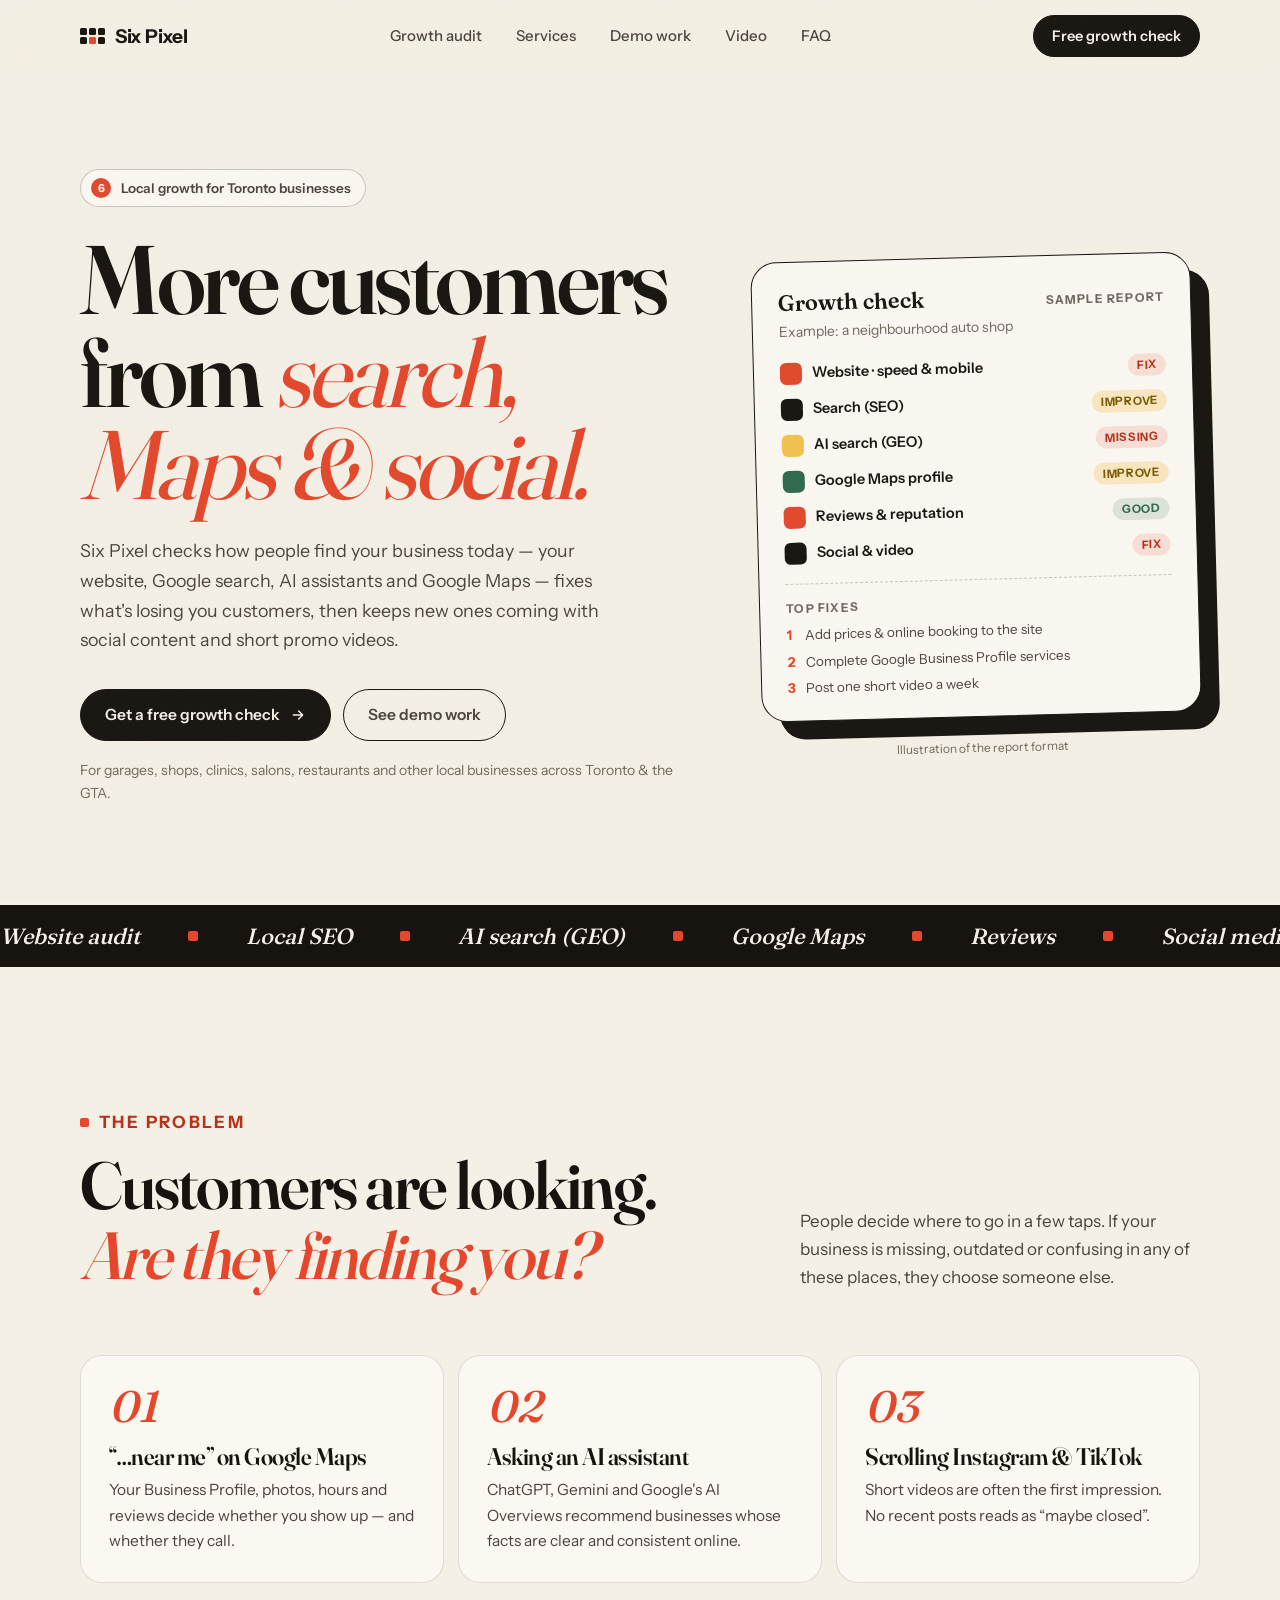
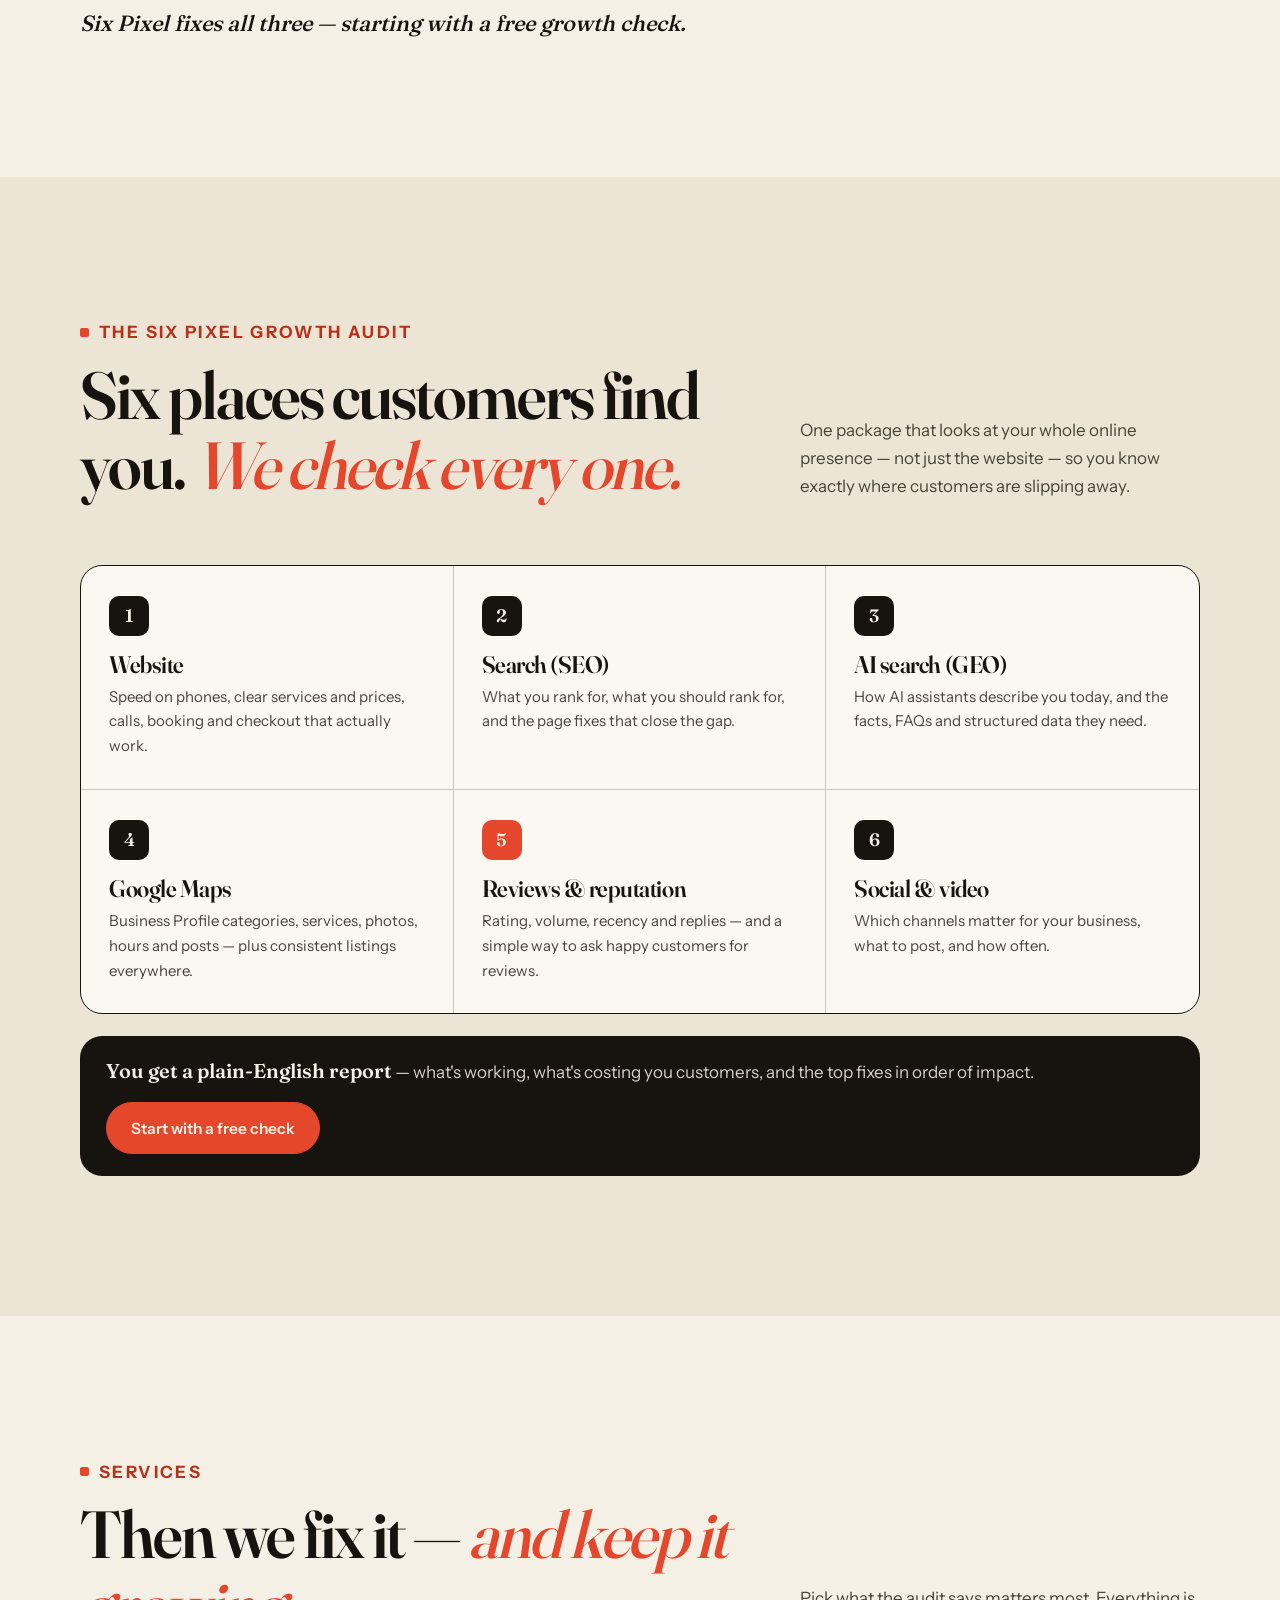
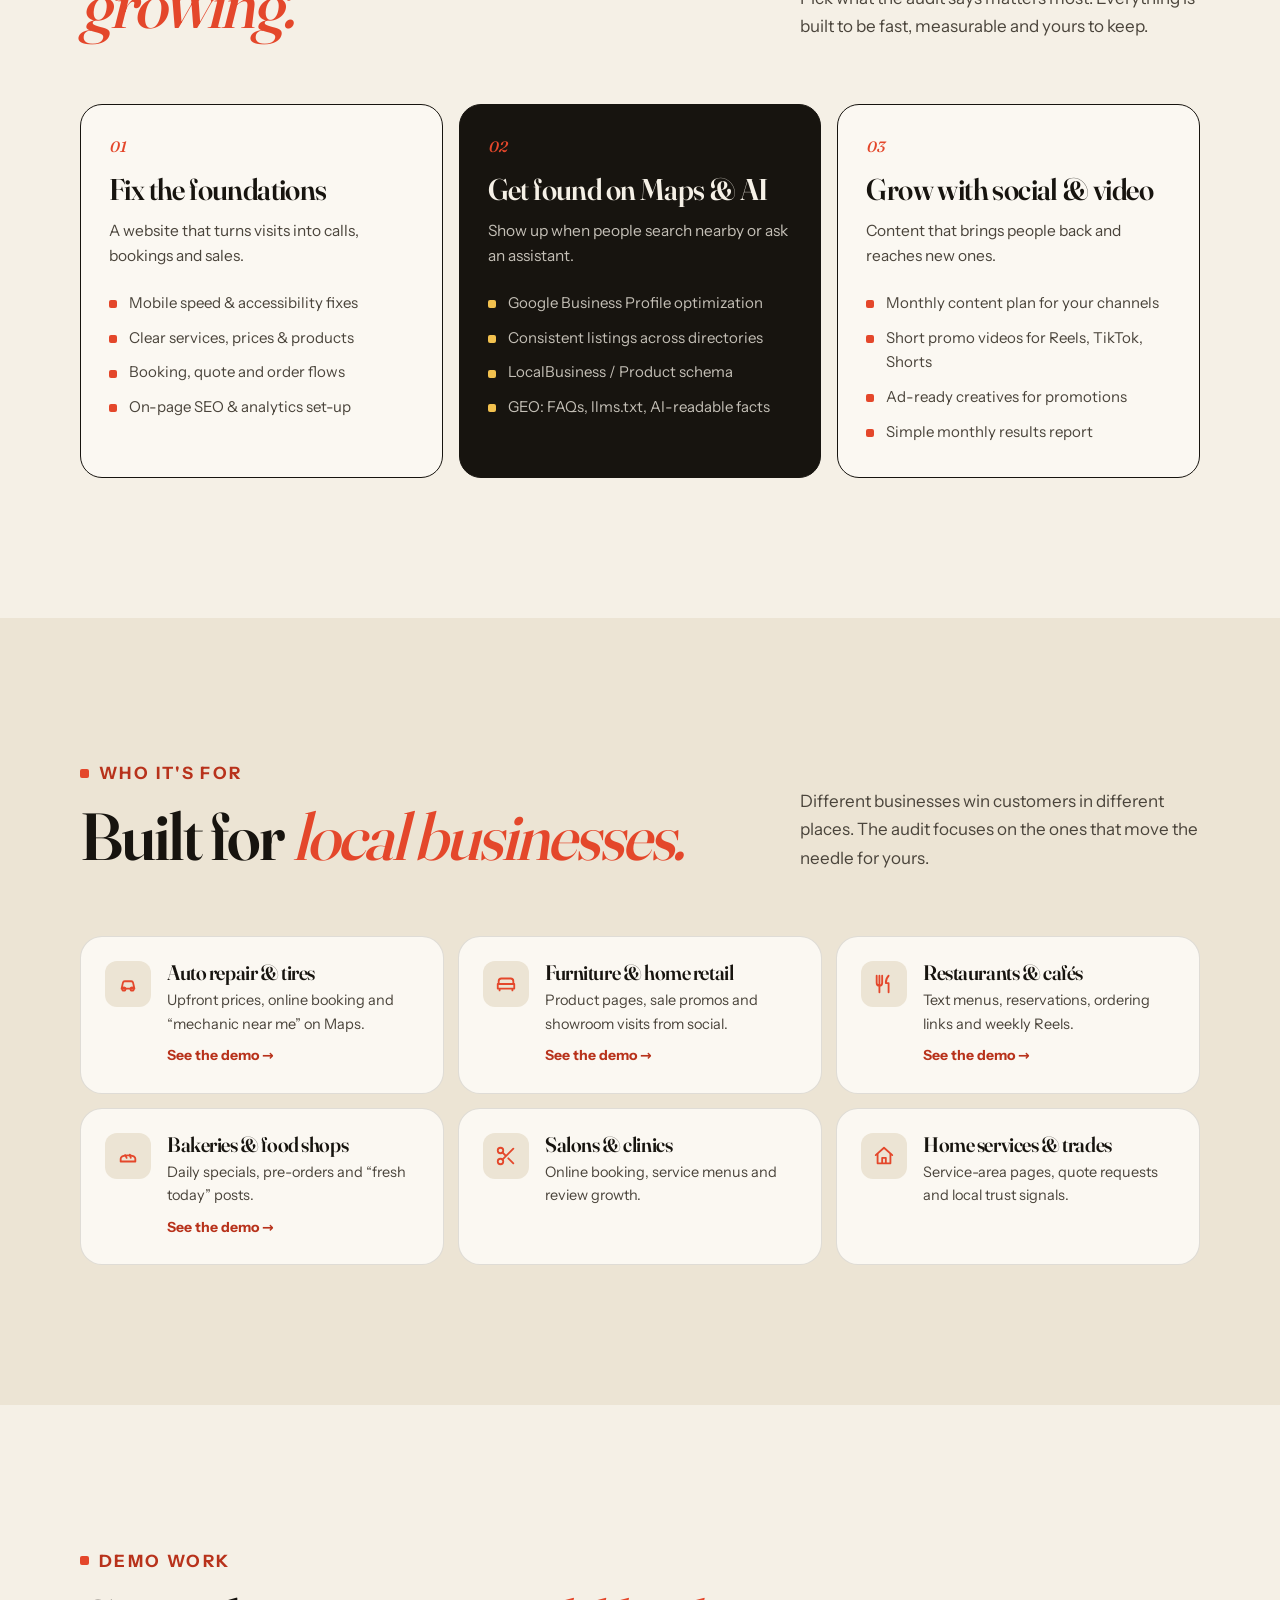
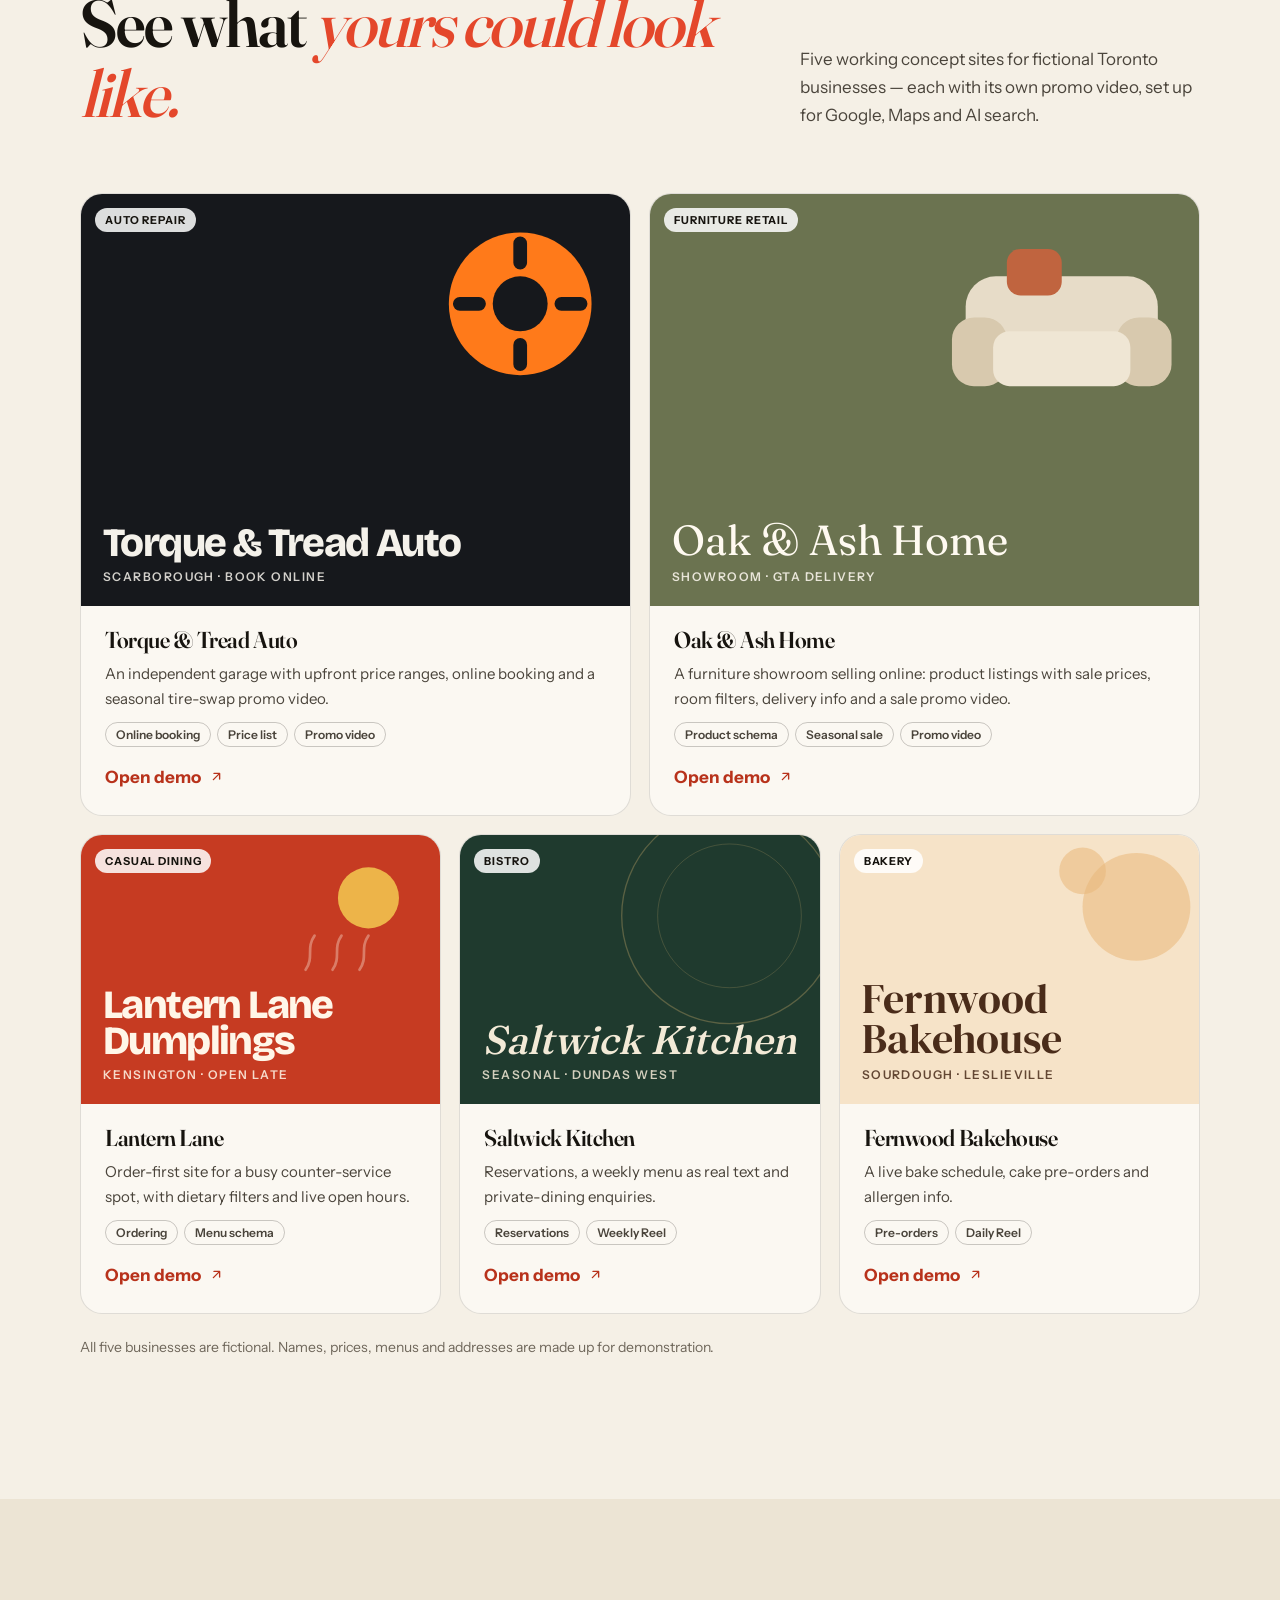
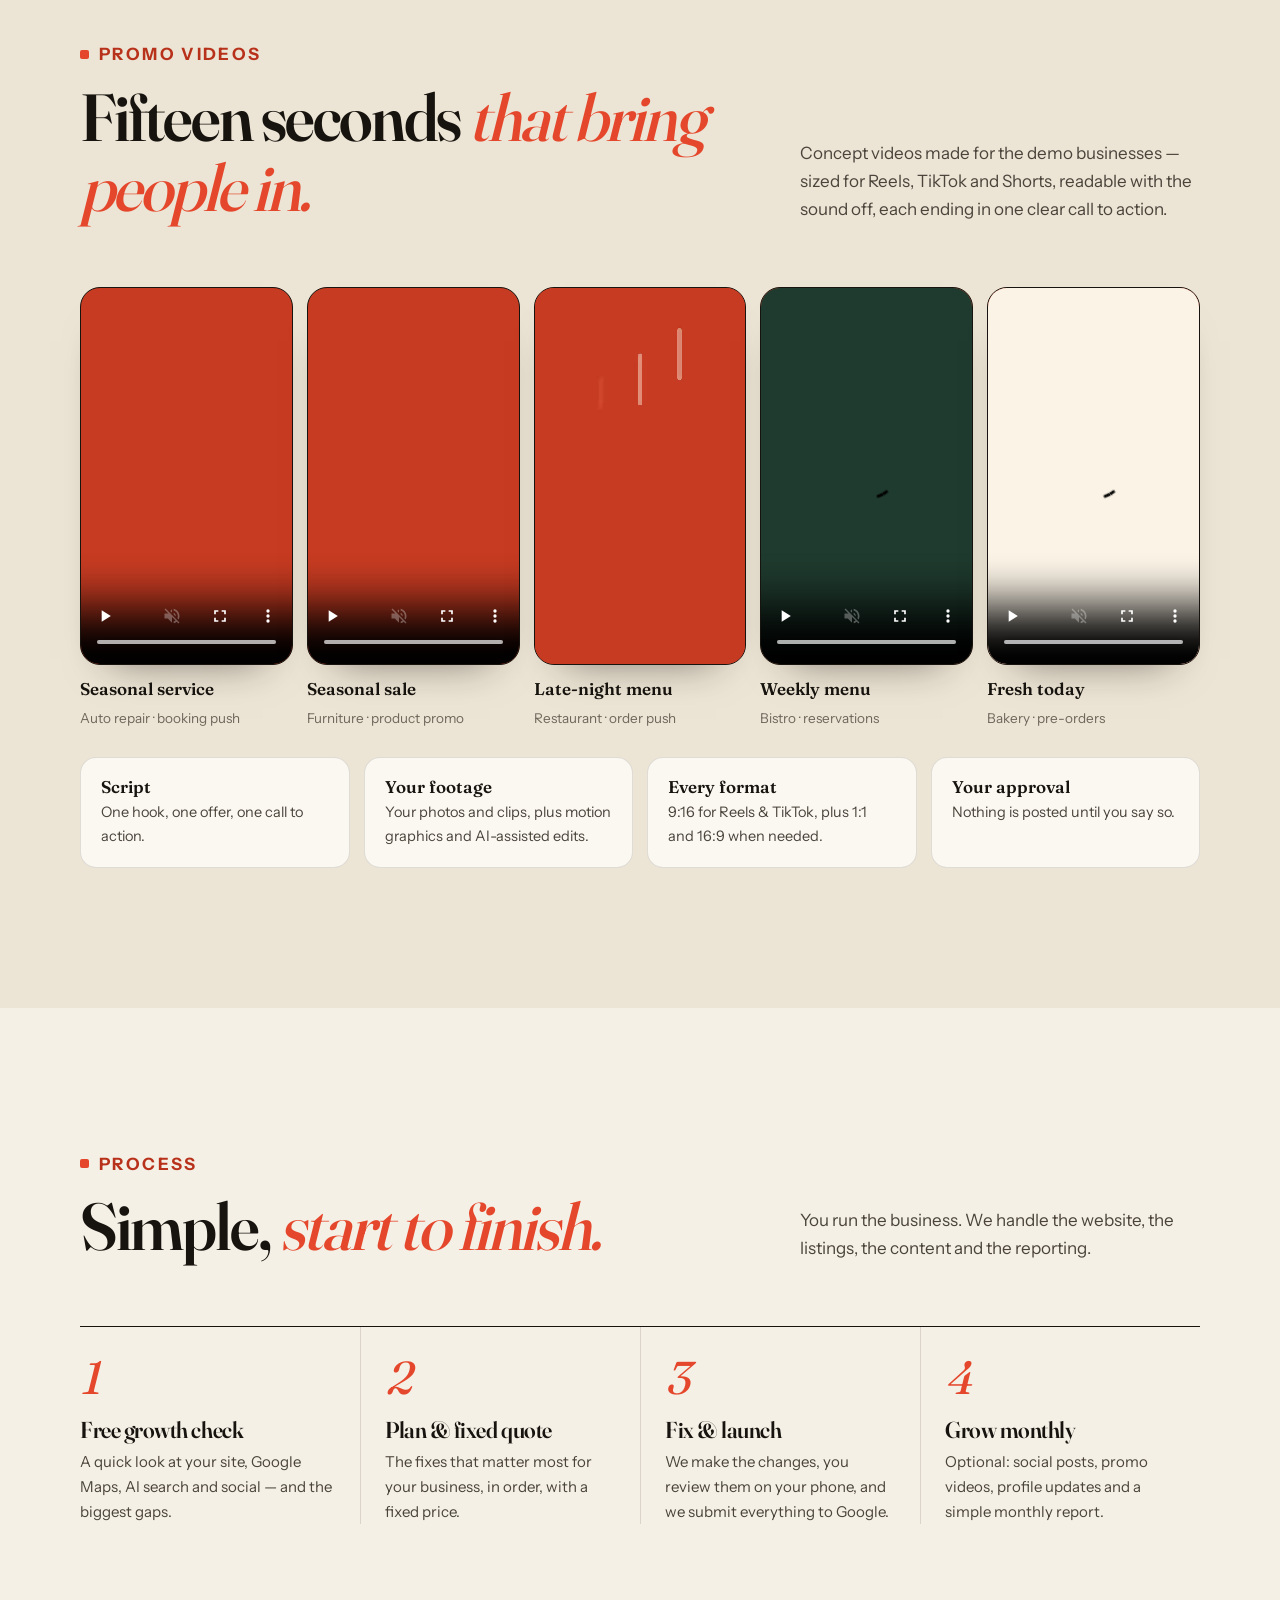
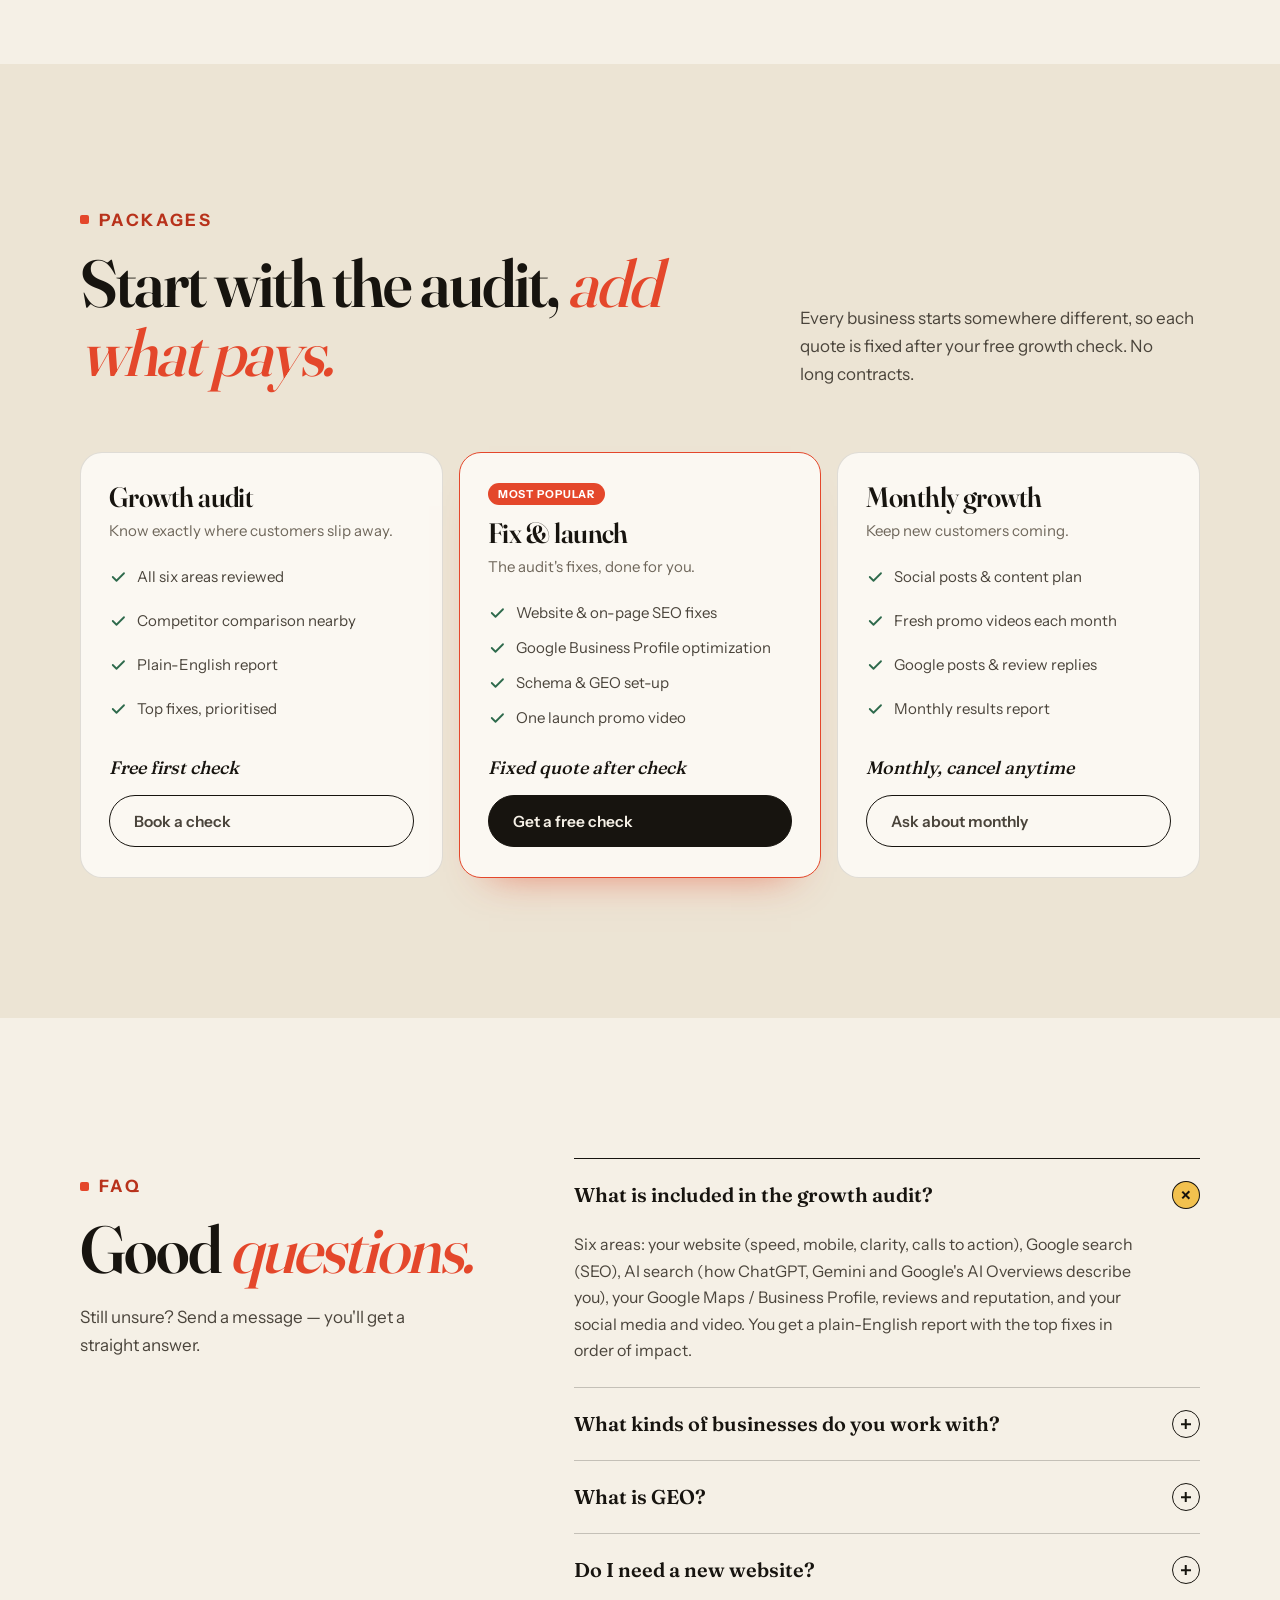
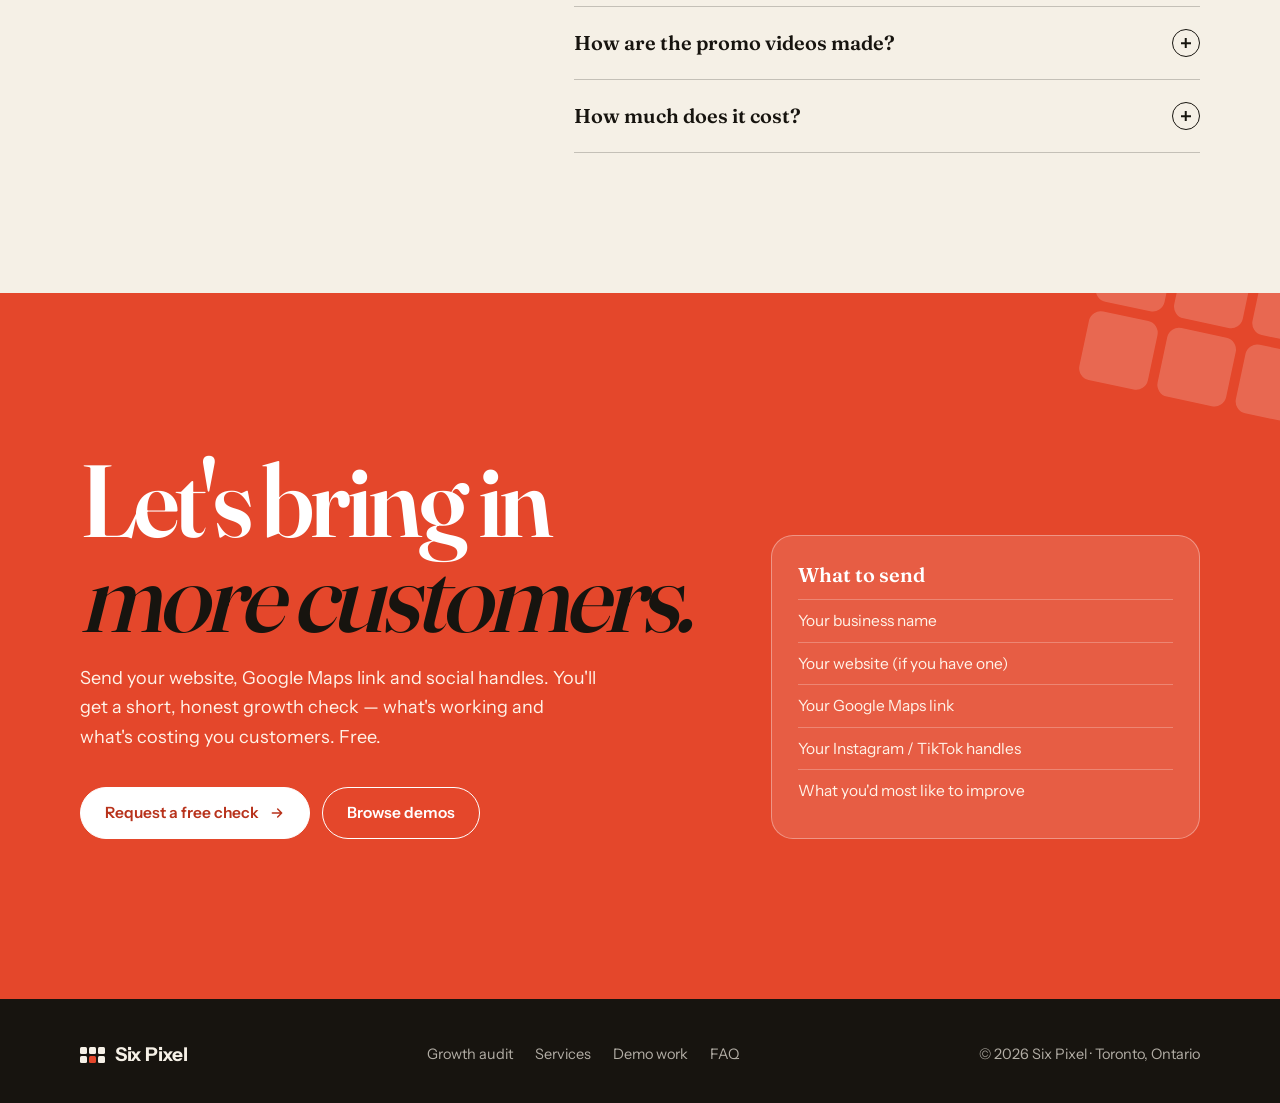
==== commit 2bb0a679: "Reposition as local growth studio; add auto & furniture demos and promo reels - Home: growth audit (" ====
--- a/index.html
+++ b/index.html
@@ -3,8 +3,8 @@
 <head>
   <meta charset="utf-8">
   <meta name="viewport" content="width=device-width, initial-scale=1, viewport-fit=cover">
-  <title>Six Pixel · Websites, Local SEO &amp; Promo Videos for Toronto Restaurants</title>
-  <meta name="description" content="Six Pixel rebuilds websites for Toronto restaurants and small businesses, gets them found on Google Maps and AI search, and makes short promo videos for Reels and TikTok.">
+  <title>Six Pixel · Get More Customers from Google, Maps &amp; Social — Toronto</title>
+  <meta name="description" content="Six Pixel helps Toronto local businesses get more customers: a growth audit of your website, SEO, AI search and Google Maps, then fixes, social media content and promo videos.">
   <link rel="canonical" href="https://xuanchen97.github.io/sixpixel-studio/">
   <meta name="robots" content="index, follow, max-image-preview:large">
   <meta name="theme-color" content="#f5f0e6">
@@ -12,8 +12,8 @@
   <meta property="og:site_name" content="Six Pixel">
   <meta property="og:locale" content="en_CA">
   <meta property="og:url" content="https://xuanchen97.github.io/sixpixel-studio/">
-  <meta property="og:title" content="Six Pixel · Toronto restaurants, found first">
-  <meta property="og:description" content="Websites, Google Maps &amp; AI-search visibility, and short promo videos for Toronto restaurants and small businesses.">
+  <meta property="og:title" content="Six Pixel · More customers from search, Maps &amp; social">
+  <meta property="og:description" content="Growth audits, website &amp; SEO fixes, Google Maps and AI-search visibility, social content and promo videos for Toronto local businesses.">
   <meta property="og:image" content="https://xuanchen97.github.io/sixpixel-studio/assets/og-image.png">
   <meta property="og:image:width" content="1200">
   <meta property="og:image:height" content="630">
@@ -31,20 +31,21 @@
         "@type": "ProfessionalService",
         "@id": "https://xuanchen97.github.io/sixpixel-studio/#business",
         "name": "Six Pixel",
-        "description": "Web design, local SEO, AI-search (GEO) optimization and short promo videos for restaurants and small businesses in Toronto and the GTA.",
+        "description": "Customer-growth studio for local businesses in Toronto and the GTA: growth audits of website, SEO, AI search (GEO) and Google Maps presence, website fixes, social media content and short promo videos.",
         "url": "https://xuanchen97.github.io/sixpixel-studio/",
         "logo": "https://xuanchen97.github.io/sixpixel-studio/favicon.svg",
         "image": "https://xuanchen97.github.io/sixpixel-studio/assets/og-image.png",
         "email": "mailto:jasonliu97424@gmail.com",
         "areaServed": [{ "@type": "City", "name": "Toronto" }, { "@type": "AdministrativeArea", "name": "Greater Toronto Area" }],
-        "knowsAbout": ["Restaurant website design", "Local SEO", "Google Business Profile optimization", "Generative engine optimization", "Schema.org structured data", "Short-form promo video"],
+        "knowsAbout": ["Local SEO", "Google Business Profile optimization", "Generative engine optimization", "Website audits", "Schema.org structured data", "Social media marketing", "Short-form promo video", "Small business websites"],
         "hasOfferCatalog": {
           "@type": "OfferCatalog",
           "name": "Services",
           "itemListElement": [
-            { "@type": "Offer", "itemOffered": { "@type": "Service", "name": "Website refresh for restaurants and small businesses" } },
-            { "@type": "Offer", "itemOffered": { "@type": "Service", "name": "Local SEO and AI-search (GEO) visibility" } },
-            { "@type": "Offer", "itemOffered": { "@type": "Service", "name": "Short promo videos for Reels, TikTok and Shorts" } }
+            { "@type": "Offer", "itemOffered": { "@type": "Service", "name": "Growth audit: website, SEO, AI search, Google Maps, reviews and social" } },
+            { "@type": "Offer", "itemOffered": { "@type": "Service", "name": "Website and SEO fixes" } },
+            { "@type": "Offer", "itemOffered": { "@type": "Service", "name": "Google Maps and AI-search (GEO) visibility" } },
+            { "@type": "Offer", "itemOffered": { "@type": "Service", "name": "Social media content and promo videos" } }
           ]
         }
       },
@@ -58,12 +59,12 @@
       {
         "@type": "FAQPage",
         "mainEntity": [
-          { "@type": "Question", "name": "Do I need a brand-new website?", "acceptedAnswer": { "@type": "Answer", "text": "Often not. Six Pixel starts with a free site check. If your current site can be fixed — speed, menu, hours, structured data — we fix it. We only rebuild when that is cheaper or clearly better for you." } },
-          { "@type": "Question", "name": "What is GEO, and why does a restaurant need it?", "acceptedAnswer": { "@type": "Answer", "text": "GEO (generative engine optimization) means making your business easy for AI assistants such as ChatGPT, Gemini and Google's AI Overviews to understand and recommend. It relies on clear, consistent facts: a text menu, hours, location, cuisine, price range and structured data on your site and Google Business Profile." } },
-          { "@type": "Question", "name": "How are the promo videos made?", "acceptedAnswer": { "@type": "Answer", "text": "Short vertical videos for Reels, TikTok and YouTube Shorts, built from your own photos and clips plus motion graphics and AI-assisted editing, captions and voice-over. Every video is reviewed by a person before you see it, and nothing is posted without your approval." } },
-          { "@type": "Question", "name": "Can I update my menu and hours myself?", "acceptedAnswer": { "@type": "Answer", "text": "Yes. Sites are built so menus, prices and hours can be edited without a developer, or Six Pixel can handle updates on a monthly care plan." } },
-          { "@type": "Question", "name": "Which areas does Six Pixel serve?", "acceptedAnswer": { "@type": "Answer", "text": "Toronto and the Greater Toronto Area. Most work happens remotely, with an in-person visit for photos and video when needed." } },
-          { "@type": "Question", "name": "How much does it cost?", "acceptedAnswer": { "@type": "Answer", "text": "It depends on what your business already has. After the free site check you get a fixed quote, with no ongoing commitment required." } }
+          { "@type": "Question", "name": "What is included in the growth audit?", "acceptedAnswer": { "@type": "Answer", "text": "Six areas: your website (speed, mobile, clarity, calls to action), Google search (SEO), AI search (how ChatGPT, Gemini and Google's AI Overviews describe you), your Google Maps / Business Profile, reviews and reputation, and your social media and video. You get a plain-English report with the top fixes in order of impact." } },
+          { "@type": "Question", "name": "What kinds of businesses do you work with?", "acceptedAnswer": { "@type": "Answer", "text": "Local businesses in Toronto and the GTA that rely on nearby customers — auto repair shops, furniture and home stores, restaurants and cafés, bakeries, salons, clinics and home-service trades." } },
+          { "@type": "Question", "name": "What is GEO?", "acceptedAnswer": { "@type": "Answer", "text": "GEO (generative engine optimization) means making your business easy for AI assistants to understand and recommend. It relies on clear, consistent facts — services, prices, hours, location and FAQs — on your website and Google Business Profile, plus structured data." } },
+          { "@type": "Question", "name": "Do I need a new website?", "acceptedAnswer": { "@type": "Answer", "text": "Often not. If your current site can be fixed, Six Pixel fixes it. A rebuild is only recommended when it is cheaper or clearly better for you." } },
+          { "@type": "Question", "name": "How are the promo videos made?", "acceptedAnswer": { "@type": "Answer", "text": "Short vertical videos for Instagram Reels, TikTok and YouTube Shorts, built from your own photos and clips plus motion graphics and AI-assisted editing, with captions. Every video is reviewed by a person and posted only with your approval." } },
+          { "@type": "Question", "name": "How much does it cost?", "acceptedAnswer": { "@type": "Answer", "text": "The first growth check is free. After that you get a fixed quote for the fixes you choose, and optional monthly plans for social content and videos — no long contracts." } }
         ]
       }
     ]
@@ -77,23 +78,23 @@
     <div class="wrap">
       <a class="logo" href="./" aria-label="Six Pixel — home"><span class="logo-mark" aria-hidden="true"><i></i><i></i><i></i><i></i><i></i><i></i></span>Six Pixel</a>
       <nav class="nav-links" aria-label="Primary">
+        <a href="#audit">Growth audit</a>
         <a href="#services">Services</a>
-        <a href="#work">Demo sites</a>
+        <a href="#work">Demo work</a>
         <a href="#video">Video</a>
-        <a href="#process">Process</a>
         <a href="#faq">FAQ</a>
       </nav>
-      <a class="btn btn-solid" href="#contact">Free site check</a>
+      <a class="btn btn-solid" href="#contact">Free growth check</a>
       <button class="menu-btn" type="button" aria-expanded="false" aria-controls="mobile-menu" aria-label="Open menu"><span class="menu-inner"><span></span><span></span></span></button>
     </div>
   </header>
   <div class="mobile-menu" id="mobile-menu" inert>
+    <a href="#audit">Growth audit</a>
     <a href="#services">Services</a>
-    <a href="#work">Demo sites</a>
+    <a href="#work">Demo work</a>
     <a href="#video">Video</a>
-    <a href="#process">Process</a>
     <a href="#faq">FAQ</a>
-    <a class="btn btn-solid" href="#contact">Free site check</a>
+    <a class="btn btn-solid" href="#contact">Free growth check</a>
   </div>
 
   <main id="main">
@@ -101,183 +102,220 @@
     <section class="hero" aria-labelledby="hero-title">
       <div class="wrap">
         <div>
-          <p class="kicker" data-reveal><b>6</b>Websites · Local SEO · AI search · Promo video</p>
-          <h1 id="hero-title" data-reveal style="--d:80ms">Toronto restaurants, <em>found first.</em></h1>
-          <p class="hero-lead" data-reveal style="--d:160ms">Six Pixel fixes slow, outdated websites for restaurants and small businesses — then makes sure Google, Maps and AI assistants send hungry customers your way. Plus short promo videos for Reels and TikTok.</p>
+          <p class="kicker" data-reveal><b>6</b>Local growth for Toronto businesses</p>
+          <h1 id="hero-title" data-reveal style="--d:80ms">More customers from <em>search, Maps &amp; social.</em></h1>
+          <p class="hero-lead" data-reveal style="--d:160ms">Six Pixel checks how people find your business today — your website, Google search, AI assistants and Google Maps — fixes what's losing you customers, then keeps new ones coming with social content and short promo videos.</p>
           <div class="hero-cta" data-reveal style="--d:240ms">
-            <a class="btn btn-solid" href="#contact">Get a free site check
+            <a class="btn btn-solid" href="#contact">Get a free growth check
               <svg viewBox="0 0 24 24" fill="none" stroke="currentColor" stroke-width="2.2" stroke-linecap="round" stroke-linejoin="round" aria-hidden="true"><path d="M5 12h14M13 6l6 6-6 6"/></svg></a>
-            <a class="btn btn-line" href="#work">See demo sites</a>
-          </div>
-          <p class="hero-note" data-reveal style="--d:320ms">Serving Toronto &amp; the GTA. Free 15-minute check, no obligation.</p>
+            <a class="btn btn-line" href="#work">See demo work</a>
+          </div>
+          <p class="hero-note" data-reveal style="--d:320ms">For garages, shops, clinics, salons, restaurants and other local businesses across Toronto &amp; the GTA.</p>
         </div>
 
         <div class="stage" data-reveal style="--d:200ms" aria-hidden="true">
-          <div class="bubble q"><b>Asked an AI assistant</b>“Good dumplings near Kensington, open late?”</div>
-          <div class="phone">
-            <div class="screen">
-              <div class="screen-top">
-                <small>Kensington · open till 11pm</small>
-                <strong>Lantern Lane Dumplings</strong>
-                <span class="screen-btn">Order pickup →</span>
-              </div>
-              <div class="screen-list">
-                <div>Pork &amp; chive (12) <span>14.50</span></div>
-                <div>Mushroom &amp; tofu (12) <span>13.50</span></div>
-                <div>Chili-oil wontons <span>12.00</span></div>
-                <div>Scallion pancake <span>8.00</span></div>
-                <div>Smashed cucumber <span>7.00</span></div>
-              </div>
-            </div>
-          </div>
-          <div class="bubble a"><span class="dot-live"></span><strong>Lantern Lane Dumplings</strong> — hand-folded daily, vegetarian options, open until 11pm in Kensington Market.</div>
-          <p class="illus-tag">Illustration · fictional demo business</p>
+          <div class="score">
+            <div class="score-head"><b>Growth check</b><span>Sample report</span></div>
+            <p class="score-biz">Example: a neighbourhood auto shop</p>
+            <div class="score-rows">
+              <div class="score-row"><i class="t"></i>Website · speed &amp; mobile<em class="st-bad">Fix</em></div>
+              <div class="score-row"><i></i>Search (SEO)<em class="st-mid">Improve</em></div>
+              <div class="score-row"><i class="b"></i>AI search (GEO)<em class="st-bad">Missing</em></div>
+              <div class="score-row"><i class="g"></i>Google Maps profile<em class="st-mid">Improve</em></div>
+              <div class="score-row"><i class="t"></i>Reviews &amp; reputation<em class="st-ok">Good</em></div>
+              <div class="score-row"><i></i>Social &amp; video<em class="st-bad">Fix</em></div>
+            </div>
+            <div class="score-fix"><b>Top fixes</b><ol><li>Add prices &amp; online booking to the site</li><li>Complete Google Business Profile services</li><li>Post one short video a week</li></ol></div>
+            <p class="score-tag">Illustration of the report format</p>
+          </div>
         </div>
       </div>
     </section>
 
     <div class="marquee" aria-hidden="true">
       <div class="marquee-track">
-        <span>Text menus, not PDFs</span><span>Fast on every phone</span><span>Google Maps ready</span><span>Found by AI assistants</span><span>15-second Reels</span><span>Online ordering links</span>
-        <span>Text menus, not PDFs</span><span>Fast on every phone</span><span>Google Maps ready</span><span>Found by AI assistants</span><span>15-second Reels</span><span>Online ordering links</span>
+        <span>Website audit</span><span>Local SEO</span><span>AI search (GEO)</span><span>Google Maps</span><span>Reviews</span><span>Social media</span><span>Promo videos</span>
+        <span>Website audit</span><span>Local SEO</span><span>AI search (GEO)</span><span>Google Maps</span><span>Reviews</span><span>Social media</span><span>Promo videos</span>
       </div>
     </div>
 
-    <!-- What we fix -->
-    <section class="section" aria-labelledby="fix-title">
-      <div class="wrap">
-        <header class="head">
-          <div>
-            <p class="eyebrow" data-reveal>What we fix</p>
-            <h2 id="fix-title" data-reveal style="--d:80ms">Small fixes, <em>more tables filled.</em></h2>
-          </div>
-          <p data-reveal style="--d:160ms">Most small-business sites don't need flashy redesigns. They need the basics customers — and search engines — look for first.</p>
-        </header>
-        <div class="fix-grid">
-          <article class="fix" data-reveal>
-            <div class="ico"><svg viewBox="0 0 24 24" fill="none" stroke="currentColor" stroke-width="2" stroke-linecap="round" stroke-linejoin="round" aria-hidden="true"><path d="M14 3H6a2 2 0 0 0-2 2v14a2 2 0 0 0 2 2h12a2 2 0 0 0 2-2V9z"/><path d="M14 3v6h6M8 13h8M8 17h5"/></svg></div>
-            <p class="from">A PDF menu nobody can read on a phone</p>
-            <h3 class="to">A real text menu Google can index</h3>
-            <p>Dishes, prices and dietary tags as searchable text — and kept in sync with your Google listing.</p>
-          </article>
-          <article class="fix" data-reveal style="--d:80ms">
-            <div class="ico"><svg viewBox="0 0 24 24" fill="none" stroke="currentColor" stroke-width="2" stroke-linecap="round" stroke-linejoin="round" aria-hidden="true"><path d="M13 2 3 14h9l-1 8 10-12h-9z"/></svg></div>
-            <p class="from">Slow pages that lose people on mobile data</p>
-            <h3 class="to">Fast pages, built for phones first</h3>
-            <p>Compressed images, no bloated plugins, and Core Web Vitals checked before launch.</p>
-          </article>
-          <article class="fix" data-reveal style="--d:160ms">
-            <div class="ico"><svg viewBox="0 0 24 24" fill="none" stroke="currentColor" stroke-width="2" stroke-linecap="round" stroke-linejoin="round" aria-hidden="true"><path d="M12 21s-7-6.2-7-12a7 7 0 0 1 14 0c0 5.8-7 12-7 12z"/><circle cx="12" cy="9" r="2.5"/></svg></div>
-            <p class="from">Different hours on Google, Yelp and your site</p>
-            <h3 class="to">One set of facts, everywhere</h3>
-            <p>Google Business Profile, Apple Maps and directories cleaned up so customers never show up to a closed door.</p>
-          </article>
-          <article class="fix" data-reveal>
-            <div class="ico"><svg viewBox="0 0 24 24" fill="none" stroke="currentColor" stroke-width="2" stroke-linecap="round" stroke-linejoin="round" aria-hidden="true"><path d="M21 12a8 8 0 0 1-11.6 7.1L4 20l1-4.4A8 8 0 1 1 21 12z"/><path d="M9 11h.01M12 11h.01M15 11h.01"/></svg></div>
-            <p class="from">Invisible when people ask ChatGPT for a spot</p>
-            <h3 class="to">Clear facts AI assistants can quote</h3>
-            <p>Structured data, an FAQ in plain language and an llms.txt file so AI search understands what you serve and where.</p>
-          </article>
-          <article class="fix" data-reveal style="--d:80ms">
-            <div class="ico"><svg viewBox="0 0 24 24" fill="none" stroke="currentColor" stroke-width="2" stroke-linecap="round" stroke-linejoin="round" aria-hidden="true"><rect x="3" y="3" width="18" height="18" rx="5"/><circle cx="12" cy="12" r="4"/><path d="M17.5 6.5h.01"/></svg></div>
-            <p class="from">An Instagram page doing a website's job</p>
-            <h3 class="to">Your own site, linked from every profile</h3>
-            <p>Keep the socials — but own the page where people book, order and find your hours.</p>
-          </article>
-          <article class="fix" data-reveal style="--d:160ms">
-            <div class="ico"><svg viewBox="0 0 24 24" fill="none" stroke="currentColor" stroke-width="2" stroke-linecap="round" stroke-linejoin="round" aria-hidden="true"><rect x="3" y="5" width="13" height="14" rx="2"/><path d="m16 10 5-3v10l-5-3z"/></svg></div>
-            <p class="from">No time to make videos</p>
-            <h3 class="to">Short promos, ready to post</h3>
-            <p>Vertical videos from your own photos and clips, with captions — you approve before anything goes live.</p>
-          </article>
+    <!-- The problem -->
+    <section class="section" aria-labelledby="find-title">
+      <div class="wrap">
+        <header class="head">
+          <div>
+            <p class="eyebrow" data-reveal>The problem</p>
+            <h2 id="find-title" data-reveal style="--d:80ms">Customers are looking. <em>Are they finding you?</em></h2>
+          </div>
+          <p data-reveal style="--d:160ms">People decide where to go in a few taps. If your business is missing, outdated or confusing in any of these places, they choose someone else.</p>
+        </header>
+        <div class="find-grid">
+          <article class="find" data-reveal><b>01</b><h3>“…near me” on Google Maps</h3><p>Your Business Profile, photos, hours and reviews decide whether you show up — and whether they call.</p></article>
+          <article class="find" data-reveal style="--d:80ms"><b>02</b><h3>Asking an AI assistant</h3><p>ChatGPT, Gemini and Google's AI Overviews recommend businesses whose facts are clear and consistent online.</p></article>
+          <article class="find" data-reveal style="--d:160ms"><b>03</b><h3>Scrolling Instagram &amp; TikTok</h3><p>Short videos are often the first impression. No recent posts reads as “maybe closed”.</p></article>
+        </div>
+        <p class="find-note" data-reveal>Six Pixel fixes all three — starting with a free growth check.</p>
+      </div>
+    </section>
+
+    <!-- Growth audit -->
+    <section class="section section-alt" id="audit" aria-labelledby="audit-title">
+      <div class="wrap">
+        <header class="head">
+          <div>
+            <p class="eyebrow" data-reveal>The Six Pixel growth audit</p>
+            <h2 id="audit-title" data-reveal style="--d:80ms">Six places customers find you. <em>We check every one.</em></h2>
+          </div>
+          <p data-reveal style="--d:160ms">One package that looks at your whole online presence — not just the website — so you know exactly where customers are slipping away.</p>
+        </header>
+        <ol class="audit" data-reveal>
+          <li><span class="px">1</span><h3>Website</h3><p>Speed on phones, clear services and prices, calls, booking and checkout that actually work.</p></li>
+          <li><span class="px">2</span><h3>Search (SEO)</h3><p>What you rank for, what you should rank for, and the page fixes that close the gap.</p></li>
+          <li><span class="px">3</span><h3>AI search (GEO)</h3><p>How AI assistants describe you today, and the facts, FAQs and structured data they need.</p></li>
+          <li><span class="px">4</span><h3>Google Maps</h3><p>Business Profile categories, services, photos, hours and posts — plus consistent listings everywhere.</p></li>
+          <li><span class="px">5</span><h3>Reviews &amp; reputation</h3><p>Rating, volume, recency and replies — and a simple way to ask happy customers for reviews.</p></li>
+          <li><span class="px">6</span><h3>Social &amp; video</h3><p>Which channels matter for your business, what to post, and how often.</p></li>
+        </ol>
+        <div class="audit-out" data-reveal>
+          <p><strong>You get a plain-English report</strong> — what's working, what's costing you customers, and the top fixes in order of impact.</p>
+          <a class="btn btn-solid" href="#contact" style="background:var(--tomato);border-color:var(--tomato)">Start with a free check</a>
         </div>
       </div>
     </section>
 
     <!-- Services -->
-    <section class="section section-alt" id="services" aria-labelledby="services-title">
+    <section class="section" id="services" aria-labelledby="services-title">
       <div class="wrap">
         <header class="head">
           <div>
             <p class="eyebrow" data-reveal>Services</p>
-            <h2 id="services-title" data-reveal style="--d:80ms">Three things, <em>done properly.</em></h2>
-          </div>
-          <p data-reveal style="--d:160ms">Pick one or combine them. Everything is built to be fast, easy to update and yours to keep.</p>
+            <h2 id="services-title" data-reveal style="--d:80ms">Then we fix it — <em>and keep it growing.</em></h2>
+          </div>
+          <p data-reveal style="--d:160ms">Pick what the audit says matters most. Everything is built to be fast, measurable and yours to keep.</p>
         </header>
         <div class="services">
           <article class="service" data-reveal>
             <span class="service-num">01</span>
-            <h3>Website refresh</h3>
-            <p>Fix what you have, or rebuild it clean — mobile-first and fast.</p>
+            <h3>Fix the foundations</h3>
+            <p>A website that turns visits into calls, bookings and sales.</p>
             <ul>
-              <li>Text menu with prices &amp; dietary tags</li>
-              <li>Hours, map, booking &amp; ordering links</li>
-              <li>Mobile speed &amp; accessibility checks</li>
-              <li>Editable by you, no lock-in</li>
+              <li>Mobile speed &amp; accessibility fixes</li>
+              <li>Clear services, prices &amp; products</li>
+              <li>Booking, quote and order flows</li>
+              <li>On-page SEO &amp; analytics set-up</li>
             </ul>
           </article>
           <article class="service" data-reveal style="--d:80ms">
             <span class="service-num">02</span>
-            <h3>Search &amp; AI visibility</h3>
-            <p>Show up on Google Maps, in search and when people ask AI assistants.</p>
+            <h3>Get found on Maps &amp; AI</h3>
+            <p>Show up when people search nearby or ask an assistant.</p>
             <ul>
-              <li>Google Business Profile clean-up</li>
-              <li>Restaurant &amp; LocalBusiness schema</li>
+              <li>Google Business Profile optimization</li>
               <li>Consistent listings across directories</li>
-              <li>GEO: FAQ, llms.txt, AI-readable facts</li>
+              <li>LocalBusiness / Product schema</li>
+              <li>GEO: FAQs, llms.txt, AI-readable facts</li>
             </ul>
           </article>
           <article class="service" data-reveal style="--d:160ms">
             <span class="service-num">03</span>
-            <h3>Promo videos</h3>
-            <p>Short vertical videos for Reels, TikTok and Shorts.</p>
+            <h3>Grow with social &amp; video</h3>
+            <p>Content that brings people back and reaches new ones.</p>
             <ul>
-              <li>Script and shot list in plain English</li>
-              <li>Motion graphics &amp; AI-assisted editing</li>
-              <li>Captions sized for silent scrolling</li>
-              <li>Human-reviewed, posted only with approval</li>
+              <li>Monthly content plan for your channels</li>
+              <li>Short promo videos for Reels, TikTok, Shorts</li>
+              <li>Ad-ready creatives for promotions</li>
+              <li>Simple monthly results report</li>
             </ul>
           </article>
         </div>
       </div>
     </section>
 
-    <!-- Demo sites -->
+    <!-- Industries -->
+    <section class="section section-alt" id="industries" aria-labelledby="ind-title">
+      <div class="wrap">
+        <header class="head">
+          <div>
+            <p class="eyebrow" data-reveal>Who it's for</p>
+            <h2 id="ind-title" data-reveal style="--d:80ms">Built for <em>local businesses.</em></h2>
+          </div>
+          <p data-reveal style="--d:160ms">Different businesses win customers in different places. The audit focuses on the ones that move the needle for yours.</p>
+        </header>
+        <div class="industries">
+          <article class="industry" data-reveal><span class="ico"><svg viewBox="0 0 24 24" fill="none" stroke="currentColor" stroke-width="2" stroke-linecap="round" stroke-linejoin="round" aria-hidden="true"><path d="M5 17h14l-1.5-6.5A2 2 0 0 0 15.6 9H8.4a2 2 0 0 0-1.9 1.5z"/><circle cx="7.5" cy="17.5" r="1.8"/><circle cx="16.5" cy="17.5" r="1.8"/></svg></span><div><h3>Auto repair &amp; tires</h3><p>Upfront prices, online booking and “mechanic near me” on Maps.</p><a href="demos/auto/">See the demo →</a></div></article>
+          <article class="industry" data-reveal style="--d:80ms"><span class="ico"><svg viewBox="0 0 24 24" fill="none" stroke="currentColor" stroke-width="2" stroke-linecap="round" stroke-linejoin="round" aria-hidden="true"><path d="M4 12V9a3 3 0 0 1 3-3h10a3 3 0 0 1 3 3v3"/><path d="M3 12h18v5H3zM5 17v2M19 17v2"/></svg></span><div><h3>Furniture &amp; home retail</h3><p>Product pages, sale promos and showroom visits from social.</p><a href="demos/furniture/">See the demo →</a></div></article>
+          <article class="industry" data-reveal style="--d:160ms"><span class="ico"><svg viewBox="0 0 24 24" fill="none" stroke="currentColor" stroke-width="2" stroke-linecap="round" stroke-linejoin="round" aria-hidden="true"><path d="M4 3v8a3 3 0 0 0 6 0V3M7 3v18M17 3c-2 2-3 5-3 8h3v10"/></svg></span><div><h3>Restaurants &amp; cafés</h3><p>Text menus, reservations, ordering links and weekly Reels.</p><a href="demos/lantern/">See the demo →</a></div></article>
+          <article class="industry" data-reveal><span class="ico"><svg viewBox="0 0 24 24" fill="none" stroke="currentColor" stroke-width="2" stroke-linecap="round" stroke-linejoin="round" aria-hidden="true"><path d="M4 15c0-5 16-5 16 0v3H4z"/><path d="M9 11l1.5 3M14 10.5l1 3.5"/></svg></span><div><h3>Bakeries &amp; food shops</h3><p>Daily specials, pre-orders and “fresh today” posts.</p><a href="demos/fernwood/">See the demo →</a></div></article>
+          <article class="industry" data-reveal style="--d:80ms"><span class="ico"><svg viewBox="0 0 24 24" fill="none" stroke="currentColor" stroke-width="2" stroke-linecap="round" stroke-linejoin="round" aria-hidden="true"><circle cx="6" cy="6" r="3"/><circle cx="6" cy="18" r="3"/><path d="M20 4 8.1 15.9M14.5 14.5 20 20M8.1 8.1 12 12"/></svg></span><div><h3>Salons &amp; clinics</h3><p>Online booking, service menus and review growth.</p></div></article>
+          <article class="industry" data-reveal style="--d:160ms"><span class="ico"><svg viewBox="0 0 24 24" fill="none" stroke="currentColor" stroke-width="2" stroke-linecap="round" stroke-linejoin="round" aria-hidden="true"><path d="m3 11 9-8 9 8"/><path d="M5 10v10h14V10M10 20v-6h4v6"/></svg></span><div><h3>Home services &amp; trades</h3><p>Service-area pages, quote requests and local trust signals.</p></div></article>
+        </div>
+      </div>
+    </section>
+
+    <!-- Demo work -->
     <section class="section" id="work" aria-labelledby="work-title">
       <div class="wrap">
         <header class="head">
           <div>
-            <p class="eyebrow" data-reveal>Demo sites</p>
-            <h2 id="work-title" data-reveal style="--d:80ms">See what <em>yours could feel like.</em></h2>
-          </div>
-          <p data-reveal style="--d:160ms">Three working concept sites for fictional Toronto businesses. Each one is fast, phone-friendly and fully set up for Google and AI search.</p>
-        </header>
-        <div class="demos">
-          <a class="demo" href="demos/saltwick/" data-reveal>
+            <p class="eyebrow" data-reveal>Demo work</p>
+            <h2 id="work-title" data-reveal style="--d:80ms">See what <em>yours could look like.</em></h2>
+          </div>
+          <p data-reveal style="--d:160ms">Five working concept sites for fictional Toronto businesses — each with its own promo video, set up for Google, Maps and AI search.</p>
+        </header>
+        <div class="demos five">
+          <a class="demo" href="demos/auto/" data-reveal>
+            <div class="demo-preview pv-auto">
+              <span class="tag">Auto repair</span>
+              <svg class="art" viewBox="0 0 400 300" aria-hidden="true"><circle cx="320" cy="80" r="52" fill="#ff7a1a"/><circle cx="320" cy="80" r="20" fill="#16181c"/><g stroke="#16181c" stroke-width="10" stroke-linecap="round"><path d="M320 36v14M320 110v14M276 80h14M350 80h14"/></g></svg>
+              <strong>Torque &amp; Tread Auto</strong>
+              <small>Scarborough · book online</small>
+            </div>
+            <div class="demo-body">
+              <h3>Torque &amp; Tread Auto</h3>
+              <p>An independent garage with upfront price ranges, online booking and a seasonal tire-swap promo video.</p>
+              <ul class="chips"><li class="chip">Online booking</li><li class="chip">Price list</li><li class="chip">Promo video</li></ul>
+              <span class="demo-link">Open demo <svg viewBox="0 0 24 24" fill="none" stroke="currentColor" stroke-width="2.2" stroke-linecap="round" stroke-linejoin="round" aria-hidden="true"><path d="M7 17 17 7M8 7h9v9"/></svg></span>
+            </div>
+          </a>
+          <a class="demo" href="demos/furniture/" data-reveal style="--d:80ms">
+            <div class="demo-preview pv-furniture">
+              <span class="tag">Furniture retail</span>
+              <svg class="art" viewBox="0 0 400 300" aria-hidden="true"><rect x="230" y="60" width="140" height="60" rx="22" fill="#e7dcc8"/><rect x="220" y="90" width="40" height="50" rx="16" fill="#d8c9ae"/><rect x="340" y="90" width="40" height="50" rx="16" fill="#d8c9ae"/><rect x="250" y="100" width="100" height="40" rx="12" fill="#efe6d4"/><rect x="260" y="40" width="40" height="34" rx="10" fill="#c0643f"/></svg>
+              <strong>Oak &amp; Ash Home</strong>
+              <small>Showroom · GTA delivery</small>
+            </div>
+            <div class="demo-body">
+              <h3>Oak &amp; Ash Home</h3>
+              <p>A furniture showroom selling online: product listings with sale prices, room filters, delivery info and a sale promo video.</p>
+              <ul class="chips"><li class="chip">Product schema</li><li class="chip">Seasonal sale</li><li class="chip">Promo video</li></ul>
+              <span class="demo-link">Open demo <svg viewBox="0 0 24 24" fill="none" stroke="currentColor" stroke-width="2.2" stroke-linecap="round" stroke-linejoin="round" aria-hidden="true"><path d="M7 17 17 7M8 7h9v9"/></svg></span>
+            </div>
+          </a>
+          <a class="demo" href="demos/lantern/" data-reveal>
+            <div class="demo-preview pv-lantern">
+              <span class="tag">Casual dining</span>
+              <svg class="art" viewBox="0 0 400 300" aria-hidden="true"><circle cx="320" cy="70" r="34" fill="#f2c14e" fill-opacity=".9"/><g fill="none" stroke="#fff6e8" stroke-opacity=".35" stroke-width="3" stroke-linecap="round"><path d="M250 150c10-14 0-24 10-38M280 150c10-14 0-24 10-38M310 150c10-14 0-24 10-38"/></g></svg>
+              <strong>Lantern Lane Dumplings</strong>
+              <small>Kensington · open late</small>
+            </div>
+            <div class="demo-body">
+              <h3>Lantern Lane</h3>
+              <p>Order-first site for a busy counter-service spot, with dietary filters and live open hours.</p>
+              <ul class="chips"><li class="chip">Ordering</li><li class="chip">Menu schema</li></ul>
+              <span class="demo-link">Open demo <svg viewBox="0 0 24 24" fill="none" stroke="currentColor" stroke-width="2.2" stroke-linecap="round" stroke-linejoin="round" aria-hidden="true"><path d="M7 17 17 7M8 7h9v9"/></svg></span>
+            </div>
+          </a>
+          <a class="demo" href="demos/saltwick/" data-reveal style="--d:80ms">
             <div class="demo-preview pv-saltwick">
               <span class="tag">Bistro</span>
-              <svg class="art" viewBox="0 0 400 300" aria-hidden="true"><circle cx="300" cy="90" r="120" fill="none" stroke="#c9a96a" stroke-opacity=".35" stroke-width="1.5"/><circle cx="300" cy="90" r="80" fill="none" stroke="#c9a96a" stroke-opacity=".25"/><path d="M40 60 h70" stroke="#c9a96a" stroke-opacity=".5"/></svg>
+              <svg class="art" viewBox="0 0 400 300" aria-hidden="true"><circle cx="300" cy="90" r="120" fill="none" stroke="#c9a96a" stroke-opacity=".35" stroke-width="1.5"/><circle cx="300" cy="90" r="80" fill="none" stroke="#c9a96a" stroke-opacity=".25"/></svg>
               <strong>Saltwick Kitchen</strong>
               <small>Seasonal · Dundas West</small>
             </div>
             <div class="demo-body">
               <h3>Saltwick Kitchen</h3>
-              <p>A seasonal bistro site focused on reservations, private dining and a menu that changes every week.</p>
-              <ul class="chips"><li class="chip">Reservations</li><li class="chip">Menu schema</li><li class="chip">Private events</li></ul>
-              <span class="demo-link">Open demo <svg viewBox="0 0 24 24" fill="none" stroke="currentColor" stroke-width="2.2" stroke-linecap="round" stroke-linejoin="round" aria-hidden="true"><path d="M7 17 17 7M8 7h9v9"/></svg></span>
-            </div>
-          </a>
-          <a class="demo" href="demos/lantern/" data-reveal style="--d:80ms">
-            <div class="demo-preview pv-lantern">
-              <span class="tag">Casual</span>
-              <svg class="art" viewBox="0 0 400 300" aria-hidden="true"><g fill="#f2c14e" fill-opacity=".9"><circle cx="320" cy="70" r="34"/></g><g fill="none" stroke="#fff6e8" stroke-opacity=".35" stroke-width="3" stroke-linecap="round"><path d="M250 150c10-14 0-24 10-38M280 150c10-14 0-24 10-38M310 150c10-14 0-24 10-38"/></g></svg>
-              <strong>Lantern Lane Dumplings</strong>
-              <small>Kensington · open late</small>
-            </div>
-            <div class="demo-body">
-              <h3>Lantern Lane Dumplings</h3>
-              <p>A bold, order-first site for a busy counter-service spot — pickup links, dietary filters and late-night hours up front.</p>
-              <ul class="chips"><li class="chip">Online ordering</li><li class="chip">Dietary tags</li><li class="chip">Promo reel</li></ul>
+              <p>Reservations, a weekly menu as real text and private-dining enquiries.</p>
+              <ul class="chips"><li class="chip">Reservations</li><li class="chip">Weekly Reel</li></ul>
               <span class="demo-link">Open demo <svg viewBox="0 0 24 24" fill="none" stroke="currentColor" stroke-width="2.2" stroke-linecap="round" stroke-linejoin="round" aria-hidden="true"><path d="M7 17 17 7M8 7h9v9"/></svg></span>
             </div>
           </a>
@@ -290,36 +328,54 @@
             </div>
             <div class="demo-body">
               <h3>Fernwood Bakehouse</h3>
-              <p>A warm neighbourhood bakery site with a daily bake schedule, cake pre-orders and clear allergen info.</p>
-              <ul class="chips"><li class="chip">Pre-orders</li><li class="chip">Daily schedule</li><li class="chip">Allergens</li></ul>
+              <p>A live bake schedule, cake pre-orders and allergen info.</p>
+              <ul class="chips"><li class="chip">Pre-orders</li><li class="chip">Daily Reel</li></ul>
               <span class="demo-link">Open demo <svg viewBox="0 0 24 24" fill="none" stroke="currentColor" stroke-width="2.2" stroke-linecap="round" stroke-linejoin="round" aria-hidden="true"><path d="M7 17 17 7M8 7h9v9"/></svg></span>
             </div>
           </a>
         </div>
-        <p class="demo-note">All three businesses are fictional. Names, menus and addresses are made up for demonstration.</p>
-      </div>
-    </section>
-
-    <!-- Video -->
+        <p class="demo-note">All five businesses are fictional. Names, prices, menus and addresses are made up for demonstration.</p>
+      </div>
+    </section>
+
+    <!-- Video gallery -->
     <section class="section section-alt" id="video" aria-labelledby="video-title">
-      <div class="wrap video-wrap">
-        <div class="reel" data-reveal>
-          <video data-autoplay muted loop playsinline controls preload="none" poster="assets/img/lantern-reel-poster.webp" width="1080" height="1920" aria-label="15-second vertical promo reel for the fictional Lantern Lane Dumplings">
-            <source src="assets/video/lantern-reel.webm" type="video/webm">
-            <source src="assets/video/lantern-reel.mp4" type="video/mp4">
-          </video>
-        </div>
-        <div>
-          <p class="eyebrow" data-reveal>Promo video</p>
-          <h2 data-reveal style="--d:80ms;font-size:clamp(36px,5vw,64px)">Fifteen seconds <em>that sell the dish.</em></h2>
-          <p data-reveal style="--d:160ms;margin-top:18px">A concept reel for Lantern Lane: hook, food, menu, call to action — sized for Reels, TikTok and Shorts, readable with the sound off.</p>
-          <ol class="steps-mini" data-reveal style="--d:240ms">
-            <li><b>1</b><div><strong>Script &amp; shot list</strong><span>One clear hook and one call to action per video.</span></div></li>
-            <li><b>2</b><div><strong>Your footage + motion</strong><span>Your photos and phone clips, plus motion graphics and AI-assisted edits.</span></div></li>
-            <li><b>3</b><div><strong>Captions &amp; formats</strong><span>9:16 for Reels and TikTok, 1:1 and 16:9 when needed.</span></div></li>
-            <li><b>4</b><div><strong>Your approval</strong><span>Nothing goes live until you say so.</span></div></li>
-          </ol>
-        </div>
+      <div class="wrap">
+        <header class="head">
+          <div>
+            <p class="eyebrow" data-reveal>Promo videos</p>
+            <h2 id="video-title" data-reveal style="--d:80ms">Fifteen seconds <em>that bring people in.</em></h2>
+          </div>
+          <p data-reveal style="--d:160ms">Concept videos made for the demo businesses — sized for Reels, TikTok and Shorts, readable with the sound off, each ending in one clear call to action.</p>
+        </header>
+        <div class="reels">
+          <figure class="reel-card" data-reveal>
+            <div class="reel"><video data-autoplay muted loop playsinline controls preload="none" poster="assets/img/auto-reel-poster.webp" width="1080" height="1920" aria-label="Auto repair seasonal service promo"><source src="assets/video/auto-reel.mp4" type="video/mp4"><source src="assets/video/auto-reel.webm" type="video/webm"></video></div>
+            <figcaption><b>Seasonal service</b><br><span>Auto repair · booking push</span></figcaption>
+          </figure>
+          <figure class="reel-card" data-reveal style="--d:60ms">
+            <div class="reel"><video data-autoplay muted loop playsinline controls preload="none" poster="assets/img/furniture-reel-poster.webp" width="1080" height="1920" aria-label="Furniture store fall sale promo"><source src="assets/video/furniture-reel.mp4" type="video/mp4"><source src="assets/video/furniture-reel.webm" type="video/webm"></video></div>
+            <figcaption><b>Seasonal sale</b><br><span>Furniture · product promo</span></figcaption>
+          </figure>
+          <figure class="reel-card" data-reveal style="--d:120ms">
+            <div class="reel"><video data-autoplay muted loop playsinline controls preload="none" poster="assets/img/lantern-reel-poster.webp" width="1080" height="1920" aria-label="Dumpling restaurant late-night promo"><source src="assets/video/lantern-reel.webm" type="video/webm"><source src="assets/video/lantern-reel.mp4" type="video/mp4"></video></div>
+            <figcaption><b>Late-night menu</b><br><span>Restaurant · order push</span></figcaption>
+          </figure>
+          <figure class="reel-card" data-reveal style="--d:180ms">
+            <div class="reel"><video data-autoplay muted loop playsinline controls preload="none" poster="assets/img/saltwick-reel-poster.webp" width="1080" height="1920" aria-label="Bistro weekly menu promo"><source src="assets/video/saltwick-reel.mp4" type="video/mp4"><source src="assets/video/saltwick-reel.webm" type="video/webm"></video></div>
+            <figcaption><b>Weekly menu</b><br><span>Bistro · reservations</span></figcaption>
+          </figure>
+          <figure class="reel-card" data-reveal style="--d:240ms">
+            <div class="reel"><video data-autoplay muted loop playsinline controls preload="none" poster="assets/img/fernwood-reel-poster.webp" width="1080" height="1920" aria-label="Bakery morning bake promo"><source src="assets/video/fernwood-reel.mp4" type="video/mp4"><source src="assets/video/fernwood-reel.webm" type="video/webm"></video></div>
+            <figcaption><b>Fresh today</b><br><span>Bakery · pre-orders</span></figcaption>
+          </figure>
+        </div>
+        <ul class="reels-note" data-reveal>
+          <li><b>Script</b>One hook, one offer, one call to action.</li>
+          <li><b>Your footage</b>Your photos and clips, plus motion graphics and AI-assisted edits.</li>
+          <li><b>Every format</b>9:16 for Reels &amp; TikTok, plus 1:1 and 16:9 when needed.</li>
+          <li><b>Your approval</b>Nothing is posted until you say so.</li>
+        </ul>
       </div>
     </section>
 
@@ -331,13 +387,13 @@
             <p class="eyebrow" data-reveal>Process</p>
             <h2 id="process-title" data-reveal style="--d:80ms">Simple, <em>start to finish.</em></h2>
           </div>
-          <p data-reveal style="--d:160ms">You run the restaurant. We handle the website, the listings and the paperwork-y bits of search.</p>
+          <p data-reveal style="--d:160ms">You run the business. We handle the website, the listings, the content and the reporting.</p>
         </header>
         <ol class="process">
-          <li class="step" data-reveal><b>1</b><h3>Free site check</h3><p>15 minutes. We review your site, Google listing and how AI assistants describe you.</p></li>
-          <li class="step" data-reveal style="--d:80ms"><b>2</b><h3>Fixed quote</h3><p>A short plan with what to fix first and a fixed price. No surprises.</p></li>
-          <li class="step" data-reveal style="--d:160ms"><b>3</b><h3>Build &amp; launch</h3><p>We build, you review on your phone, then we launch and submit to Google.</p></li>
-          <li class="step" data-reveal style="--d:240ms"><b>4</b><h3>Grow</h3><p>Optional monthly care: menu updates, listings, fresh promo videos.</p></li>
+          <li class="step" data-reveal><b>1</b><h3>Free growth check</h3><p>A quick look at your site, Google Maps, AI search and social — and the biggest gaps.</p></li>
+          <li class="step" data-reveal style="--d:80ms"><b>2</b><h3>Plan &amp; fixed quote</h3><p>The fixes that matter most for your business, in order, with a fixed price.</p></li>
+          <li class="step" data-reveal style="--d:160ms"><b>3</b><h3>Fix &amp; launch</h3><p>We make the changes, you review them on your phone, and we submit everything to Google.</p></li>
+          <li class="step" data-reveal style="--d:240ms"><b>4</b><h3>Grow monthly</h3><p>Optional: social posts, promo videos, profile updates and a simple monthly report.</p></li>
         </ol>
       </div>
     </section>
@@ -348,48 +404,47 @@
         <header class="head">
           <div>
             <p class="eyebrow" data-reveal>Packages</p>
-            <h2 id="packages-title" data-reveal style="--d:80ms">Start small, <em>add when it pays.</em></h2>
-          </div>
-          <p data-reveal style="--d:160ms">Every business starts in a different place, so each quote is fixed after your free site check.</p>
+            <h2 id="packages-title" data-reveal style="--d:80ms">Start with the audit, <em>add what pays.</em></h2>
+          </div>
+          <p data-reveal style="--d:160ms">Every business starts somewhere different, so each quote is fixed after your free growth check. No long contracts.</p>
         </header>
         <div class="packages">
           <article class="pack" data-reveal>
-            <h3>Essentials</h3>
-            <p class="for">For a site that needs fixing, not replacing.</p>
+            <h3>Growth audit</h3>
+            <p class="for">Know exactly where customers slip away.</p>
             <ul>
-              <li><svg viewBox="0 0 24 24" fill="none" stroke="currentColor" stroke-width="2.4" stroke-linecap="round" stroke-linejoin="round" aria-hidden="true"><path d="m5 12 5 5L20 7"/></svg>Text menu, hours &amp; map</li>
-              <li><svg viewBox="0 0 24 24" fill="none" stroke="currentColor" stroke-width="2.4" stroke-linecap="round" stroke-linejoin="round" aria-hidden="true"><path d="m5 12 5 5L20 7"/></svg>Mobile speed fixes</li>
-              <li><svg viewBox="0 0 24 24" fill="none" stroke="currentColor" stroke-width="2.4" stroke-linecap="round" stroke-linejoin="round" aria-hidden="true"><path d="m5 12 5 5L20 7"/></svg>Google Business Profile tune-up</li>
-              <li><svg viewBox="0 0 24 24" fill="none" stroke="currentColor" stroke-width="2.4" stroke-linecap="round" stroke-linejoin="round" aria-hidden="true"><path d="m5 12 5 5L20 7"/></svg>Restaurant schema</li>
+              <li><svg viewBox="0 0 24 24" fill="none" stroke="currentColor" stroke-width="2.4" stroke-linecap="round" stroke-linejoin="round" aria-hidden="true"><path d="m5 12 5 5L20 7"/></svg>All six areas reviewed</li>
+              <li><svg viewBox="0 0 24 24" fill="none" stroke="currentColor" stroke-width="2.4" stroke-linecap="round" stroke-linejoin="round" aria-hidden="true"><path d="m5 12 5 5L20 7"/></svg>Competitor comparison nearby</li>
+              <li><svg viewBox="0 0 24 24" fill="none" stroke="currentColor" stroke-width="2.4" stroke-linecap="round" stroke-linejoin="round" aria-hidden="true"><path d="m5 12 5 5L20 7"/></svg>Plain-English report</li>
+              <li><svg viewBox="0 0 24 24" fill="none" stroke="currentColor" stroke-width="2.4" stroke-linecap="round" stroke-linejoin="round" aria-hidden="true"><path d="m5 12 5 5L20 7"/></svg>Top fixes, prioritised</li>
             </ul>
-            <p class="price">Fixed quote after check</p>
-            <a class="btn btn-line" href="#contact">Start with a check</a>
+            <p class="price">Free first check</p>
+            <a class="btn btn-line" href="#contact">Book a check</a>
           </article>
           <article class="pack is-pop" data-reveal style="--d:80ms">
-            <span class="badge">Most complete</span>
-            <h3>Found First</h3>
-            <p class="for">New site plus search and AI visibility.</p>
+            <span class="badge">Most popular</span>
+            <h3>Fix &amp; launch</h3>
+            <p class="for">The audit's fixes, done for you.</p>
             <ul>
-              <li><svg viewBox="0 0 24 24" fill="none" stroke="currentColor" stroke-width="2.4" stroke-linecap="round" stroke-linejoin="round" aria-hidden="true"><path d="m5 12 5 5L20 7"/></svg>Everything in Essentials</li>
-              <li><svg viewBox="0 0 24 24" fill="none" stroke="currentColor" stroke-width="2.4" stroke-linecap="round" stroke-linejoin="round" aria-hidden="true"><path d="m5 12 5 5L20 7"/></svg>Fresh mobile-first design</li>
-              <li><svg viewBox="0 0 24 24" fill="none" stroke="currentColor" stroke-width="2.4" stroke-linecap="round" stroke-linejoin="round" aria-hidden="true"><path d="m5 12 5 5L20 7"/></svg>Directory &amp; listing clean-up</li>
-              <li><svg viewBox="0 0 24 24" fill="none" stroke="currentColor" stroke-width="2.4" stroke-linecap="round" stroke-linejoin="round" aria-hidden="true"><path d="m5 12 5 5L20 7"/></svg>GEO: FAQ, llms.txt, AI-readable facts</li>
+              <li><svg viewBox="0 0 24 24" fill="none" stroke="currentColor" stroke-width="2.4" stroke-linecap="round" stroke-linejoin="round" aria-hidden="true"><path d="m5 12 5 5L20 7"/></svg>Website &amp; on-page SEO fixes</li>
+              <li><svg viewBox="0 0 24 24" fill="none" stroke="currentColor" stroke-width="2.4" stroke-linecap="round" stroke-linejoin="round" aria-hidden="true"><path d="m5 12 5 5L20 7"/></svg>Google Business Profile optimization</li>
+              <li><svg viewBox="0 0 24 24" fill="none" stroke="currentColor" stroke-width="2.4" stroke-linecap="round" stroke-linejoin="round" aria-hidden="true"><path d="m5 12 5 5L20 7"/></svg>Schema &amp; GEO set-up</li>
               <li><svg viewBox="0 0 24 24" fill="none" stroke="currentColor" stroke-width="2.4" stroke-linecap="round" stroke-linejoin="round" aria-hidden="true"><path d="m5 12 5 5L20 7"/></svg>One launch promo video</li>
             </ul>
             <p class="price">Fixed quote after check</p>
             <a class="btn btn-solid" href="#contact">Get a free check</a>
           </article>
           <article class="pack" data-reveal style="--d:160ms">
-            <h3>Monthly care</h3>
-            <p class="for">For businesses that want it handled.</p>
+            <h3>Monthly growth</h3>
+            <p class="for">Keep new customers coming.</p>
             <ul>
-              <li><svg viewBox="0 0 24 24" fill="none" stroke="currentColor" stroke-width="2.4" stroke-linecap="round" stroke-linejoin="round" aria-hidden="true"><path d="m5 12 5 5L20 7"/></svg>Menu, price &amp; hours updates</li>
+              <li><svg viewBox="0 0 24 24" fill="none" stroke="currentColor" stroke-width="2.4" stroke-linecap="round" stroke-linejoin="round" aria-hidden="true"><path d="m5 12 5 5L20 7"/></svg>Social posts &amp; content plan</li>
               <li><svg viewBox="0 0 24 24" fill="none" stroke="currentColor" stroke-width="2.4" stroke-linecap="round" stroke-linejoin="round" aria-hidden="true"><path d="m5 12 5 5L20 7"/></svg>Fresh promo videos each month</li>
-              <li><svg viewBox="0 0 24 24" fill="none" stroke="currentColor" stroke-width="2.4" stroke-linecap="round" stroke-linejoin="round" aria-hidden="true"><path d="m5 12 5 5L20 7"/></svg>Google posts &amp; seasonal updates</li>
-              <li><svg viewBox="0 0 24 24" fill="none" stroke="currentColor" stroke-width="2.4" stroke-linecap="round" stroke-linejoin="round" aria-hidden="true"><path d="m5 12 5 5L20 7"/></svg>Simple monthly search report</li>
+              <li><svg viewBox="0 0 24 24" fill="none" stroke="currentColor" stroke-width="2.4" stroke-linecap="round" stroke-linejoin="round" aria-hidden="true"><path d="m5 12 5 5L20 7"/></svg>Google posts &amp; review replies</li>
+              <li><svg viewBox="0 0 24 24" fill="none" stroke="currentColor" stroke-width="2.4" stroke-linecap="round" stroke-linejoin="round" aria-hidden="true"><path d="m5 12 5 5L20 7"/></svg>Monthly results report</li>
             </ul>
             <p class="price">Monthly, cancel anytime</p>
-            <a class="btn btn-line" href="#contact">Ask about care</a>
+            <a class="btn btn-line" href="#contact">Ask about monthly</a>
           </article>
         </div>
       </div>
@@ -404,12 +459,12 @@
           <p data-reveal style="--d:160ms">Still unsure? Send a message — you'll get a straight answer.</p>
         </header>
         <div class="qa" data-reveal>
-          <details open><summary>Do I need a brand-new website?<i aria-hidden="true"></i></summary><div class="ans"><p>Often not. Six Pixel starts with a free site check. If your current site can be fixed — speed, menu, hours, structured data — we fix it. We only rebuild when that is cheaper or clearly better for you.</p></div></details>
-          <details><summary>What is GEO, and why does a restaurant need it?<i aria-hidden="true"></i></summary><div class="ans"><p>GEO (generative engine optimization) means making your business easy for AI assistants such as ChatGPT, Gemini and Google's AI Overviews to understand and recommend. It relies on clear, consistent facts: a text menu, hours, location, cuisine, price range and structured data on your site and Google Business Profile.</p></div></details>
-          <details><summary>How are the promo videos made?<i aria-hidden="true"></i></summary><div class="ans"><p>Short vertical videos for Reels, TikTok and YouTube Shorts, built from your own photos and clips plus motion graphics and AI-assisted editing, captions and voice-over. Every video is reviewed by a person before you see it, and nothing is posted without your approval.</p></div></details>
-          <details><summary>Can I update my menu and hours myself?<i aria-hidden="true"></i></summary><div class="ans"><p>Yes. Sites are built so menus, prices and hours can be edited without a developer, or Six Pixel can handle updates on a monthly care plan.</p></div></details>
-          <details><summary>Which areas does Six Pixel serve?<i aria-hidden="true"></i></summary><div class="ans"><p>Toronto and the Greater Toronto Area. Most work happens remotely, with an in-person visit for photos and video when needed.</p></div></details>
-          <details><summary>How much does it cost?<i aria-hidden="true"></i></summary><div class="ans"><p>It depends on what your business already has. After the free site check you get a fixed quote, with no ongoing commitment required.</p></div></details>
+          <details open><summary>What is included in the growth audit?<i aria-hidden="true"></i></summary><div class="ans"><p>Six areas: your website (speed, mobile, clarity, calls to action), Google search (SEO), AI search (how ChatGPT, Gemini and Google's AI Overviews describe you), your Google Maps / Business Profile, reviews and reputation, and your social media and video. You get a plain-English report with the top fixes in order of impact.</p></div></details>
+          <details><summary>What kinds of businesses do you work with?<i aria-hidden="true"></i></summary><div class="ans"><p>Local businesses in Toronto and the GTA that rely on nearby customers — auto repair shops, furniture and home stores, restaurants and cafés, bakeries, salons, clinics and home-service trades.</p></div></details>
+          <details><summary>What is GEO?<i aria-hidden="true"></i></summary><div class="ans"><p>GEO (generative engine optimization) means making your business easy for AI assistants to understand and recommend. It relies on clear, consistent facts — services, prices, hours, location and FAQs — on your website and Google Business Profile, plus structured data.</p></div></details>
+          <details><summary>Do I need a new website?<i aria-hidden="true"></i></summary><div class="ans"><p>Often not. If your current site can be fixed, Six Pixel fixes it. A rebuild is only recommended when it is cheaper or clearly better for you.</p></div></details>
+          <details><summary>How are the promo videos made?<i aria-hidden="true"></i></summary><div class="ans"><p>Short vertical videos for Instagram Reels, TikTok and YouTube Shorts, built from your own photos and clips plus motion graphics and AI-assisted editing, with captions. Every video is reviewed by a person and posted only with your approval.</p></div></details>
+          <details><summary>How much does it cost?<i aria-hidden="true"></i></summary><div class="ans"><p>The first growth check is free. After that you get a fixed quote for the fixes you choose, and optional monthly plans for social content and videos — no long contracts.</p></div></details>
         </div>
       </div>
     </section>
@@ -419,10 +474,10 @@
       <div class="contact-pixels" aria-hidden="true"><i></i><i></i><i></i><i></i><i></i><i></i></div>
       <div class="wrap">
         <div>
-          <h2 id="contact-title" data-reveal>Let's get you <em>found first.</em></h2>
-          <p data-reveal style="--d:80ms">Send your website and Google Maps link. You'll get a short, honest check of what's working and what's costing you customers — free.</p>
+          <h2 id="contact-title" data-reveal>Let's bring in <em>more customers.</em></h2>
+          <p data-reveal style="--d:80ms">Send your website, Google Maps link and social handles. You'll get a short, honest growth check — what's working and what's costing you customers. Free.</p>
           <div class="hero-cta" data-reveal style="--d:160ms">
-            <a class="btn btn-solid" href="mailto:jasonliu97424@gmail.com?subject=Free%20site%20check%20for%20my%20business&amp;body=Business%20name%3A%0AWebsite%3A%0AGoogle%20Maps%20link%3A%0AWhat%20I%27d%20like%20help%20with%3A%0A">Request a free check
+            <a class="btn btn-solid" href="mailto:jasonliu97424@gmail.com?subject=Free%20growth%20check%20for%20my%20business&amp;body=Business%20name%3A%0AWebsite%3A%0AGoogle%20Maps%20link%3A%0AInstagram%20%2F%20TikTok%3A%0AWhat%20I%27d%20like%20to%20improve%3A%0A">Request a free check
               <svg viewBox="0 0 24 24" fill="none" stroke="currentColor" stroke-width="2.2" stroke-linecap="round" stroke-linejoin="round" aria-hidden="true"><path d="M5 12h14M13 6l6 6-6 6"/></svg></a>
             <a class="btn btn-line" href="#work">Browse demos</a>
           </div>
@@ -433,6 +488,7 @@
             <li>Your business name</li>
             <li>Your website (if you have one)</li>
             <li>Your Google Maps link</li>
+            <li>Your Instagram / TikTok handles</li>
             <li>What you'd most like to improve</li>
           </ul>
         </div>
@@ -444,8 +500,9 @@
     <div class="wrap">
       <a class="logo" href="./"><span class="logo-mark" aria-hidden="true"><i></i><i></i><i></i><i></i><i></i><i></i></span>Six Pixel</a>
       <nav aria-label="Footer">
+        <a href="#audit">Growth audit</a>
         <a href="#services">Services</a>
-        <a href="#work">Demo sites</a>
+        <a href="#work">Demo work</a>
         <a href="#faq">FAQ</a>
       </nav>
       <p>© <span data-year>2026</span> Six Pixel · Toronto, Ontario</p>
--- a/css/site.css
+++ b/css/site.css
@@ -93,25 +93,8 @@
 .hero-cta { display: flex; flex-wrap: wrap; gap: 12px; margin-top: 34px; }
 .hero-note { margin-top: 18px; font-size: 14px; color: var(--ink-3); }
 
-/* phone illustration */
+/* hero illustration */
 .stage { position: relative; display: flex; justify-content: center; }
-.phone { position: relative; width: min(320px, 78vw); aspect-ratio: 9 / 18.5; border-radius: 44px; background: #1b1814; padding: 10px; box-shadow: 0 50px 80px -40px rgba(23, 20, 15, 0.55), 0 0 0 1px rgba(0,0,0,.2); transform: rotate(-3deg); transition: transform 0.8s var(--ease); }
-.stage:hover .phone { transform: rotate(0deg); }
-.screen { position: relative; height: 100%; border-radius: 35px; overflow: hidden; background: #b8321b; color: #fff6e8; display: flex; flex-direction: column; }
-.screen-top { padding: 34px 20px 16px; background: radial-gradient(circle at 80% 10%, #f2c14e 0, transparent 45%), #c63b22; }
-.screen-top small { font: 600 10px var(--sans); letter-spacing: 0.14em; text-transform: uppercase; opacity: 0.85; }
-.screen-top strong { display: block; margin-top: 8px; font: 700 30px/0.95 "Bricolage Grotesque", var(--sans); letter-spacing: -0.03em; }
-.screen-btn { display: inline-block; margin-top: 14px; padding: 8px 14px; border-radius: 999px; background: #fff6e8; color: #b8321b; font: 700 11px var(--sans); }
-.screen-list { flex: 1; background: #fff6e8; color: #2a1d14; padding: 14px 16px; display: grid; gap: 9px; align-content: start; }
-.screen-list div { display: flex; justify-content: space-between; font: 600 12px var(--sans); padding-bottom: 8px; border-bottom: 1px dashed rgba(42, 29, 20, 0.2); }
-.screen-list span { color: #b8321b; }
-.bubble { position: absolute; z-index: 2; max-width: 250px; padding: 14px 16px; border-radius: 18px; background: var(--card); border: 1px solid var(--line); box-shadow: 0 24px 40px -24px rgba(23, 20, 15, 0.45); font-size: 13.5px; line-height: 1.45; color: var(--ink-2); }
-.bubble b { display: block; margin-bottom: 4px; font-size: 11px; letter-spacing: 0.1em; text-transform: uppercase; color: var(--ink-3); }
-.bubble.q { top: 4%; left: -10%; transform: rotate(-2deg); }
-.bubble.a { bottom: 10%; right: -4%; transform: rotate(2deg); }
-.bubble.a strong { color: var(--ink); }
-.dot-live { display: inline-block; width: 7px; height: 7px; border-radius: 50%; background: var(--basil); margin-right: 6px; }
-.illus-tag { position: absolute; bottom: -30px; left: 50%; transform: translateX(-50%); font-size: 12px; color: var(--ink-3); white-space: nowrap; }
 
 /* marquee */
 .marquee { border-block: 1.5px solid var(--ink); background: var(--ink); color: var(--paper); overflow: hidden; }
@@ -245,6 +228,93 @@
 .footer nav { display: flex; flex-wrap: wrap; gap: 6px 22px; }
 .footer a:hover { color: var(--butter); }
 
+
+/* ---------- v2: growth positioning ---------- */
+.score { position: relative; width: min(440px, 100%); padding: 26px 26px 22px; border-radius: 26px; background: var(--card); border: 1.5px solid var(--ink); box-shadow: 18px 18px 0 var(--ink); transform: rotate(-1.5deg); transition: transform 0.6s var(--ease); }
+.stage:hover .score { transform: none; }
+.score-head { display: flex; justify-content: space-between; align-items: baseline; gap: 12px; }
+.score-head b { font: 600 22px var(--serif); color: var(--ink); }
+.score-head span { font-size: 12px; font-weight: 700; letter-spacing: 0.1em; text-transform: uppercase; color: var(--ink-3); }
+.score-biz { margin-top: 4px; font-size: 14px; color: var(--ink-3); }
+.score-rows { margin-top: 18px; display: grid; gap: 12px; }
+.score-row { display: grid; grid-template-columns: 22px 1fr auto; gap: 10px; align-items: center; font-size: 14.5px; font-weight: 600; color: var(--ink); }
+.score-row i { width: 22px; height: 22px; border-radius: 6px; background: var(--ink); }
+.score-row i.t { background: var(--tomato); }
+.score-row i.b { background: var(--butter); }
+.score-row i.g { background: var(--basil); }
+.score-row em { font: 700 11.5px var(--sans); font-style: normal; letter-spacing: 0.06em; text-transform: uppercase; padding: 4px 9px; border-radius: 999px; }
+.st-bad { background: rgba(228, 71, 43, 0.14); color: var(--tomato-ink); }
+.st-mid { background: rgba(242, 193, 78, 0.3); color: #7a5a00; }
+.st-ok { background: rgba(46, 106, 76, 0.14); color: var(--basil); }
+.score-fix { margin-top: 18px; padding-top: 14px; border-top: 1px dashed var(--line-2); font-size: 13.5px; }
+.score-fix b { display: block; font-size: 12px; letter-spacing: 0.1em; text-transform: uppercase; color: var(--ink-3); margin-bottom: 6px; }
+.score-fix li { padding-left: 18px; position: relative; color: var(--ink-2); }
+.score-fix li::before { content: counter(fix); counter-increment: fix; position: absolute; left: 0; font-weight: 700; color: var(--tomato); }
+.score-fix ol { counter-reset: fix; display: grid; gap: 4px; }
+.score-tag { position: absolute; bottom: -42px; left: 0; right: 0; text-align: center; font-size: 12px; color: var(--ink-3); }
+
+.find-grid { display: grid; grid-template-columns: repeat(3, minmax(0, 1fr)); gap: 14px; }
+.find { padding: 28px; border-radius: var(--radius); background: var(--card); border: 1px solid var(--line); }
+.find b { font: 500 italic 44px var(--serif); color: var(--tomato); line-height: 1; }
+.find h3 { margin-top: 14px; font-size: 24px; }
+.find p { margin-top: 8px; font-size: 15.5px; }
+.find-note { margin-top: 26px; font: 500 italic 22px var(--serif); color: var(--ink); }
+
+.audit { display: grid; grid-template-columns: repeat(3, minmax(0, 1fr)); gap: 0; border: 1.5px solid var(--ink); border-radius: var(--radius); overflow: hidden; background: var(--card); }
+.audit li { padding: 30px 28px; border-right: 1px solid var(--line-2); border-bottom: 1px solid var(--line-2); position: relative; }
+.audit li:nth-child(3n) { border-right: 0; }
+.audit li:nth-child(n + 4) { border-bottom: 0; }
+.audit .px { display: inline-grid; place-items: center; width: 40px; height: 40px; border-radius: 10px; background: var(--ink); color: var(--paper); font: 600 18px var(--serif); }
+.audit li:nth-child(5) .px { background: var(--tomato); }
+.audit h3 { margin-top: 16px; font-size: 24px; }
+.audit p { margin-top: 8px; font-size: 15px; }
+.audit-out { margin-top: 22px; display: flex; flex-wrap: wrap; align-items: center; justify-content: space-between; gap: 16px; padding: 22px 26px; border-radius: var(--radius); background: var(--ink); color: rgba(245, 240, 230, 0.85); }
+.audit-out strong { color: var(--paper); font: 600 20px var(--serif); }
+
+.industries { display: grid; grid-template-columns: repeat(3, minmax(0, 1fr)); gap: 14px; }
+.industry { display: flex; gap: 16px; align-items: flex-start; padding: 24px; border-radius: var(--radius); background: var(--card); border: 1px solid var(--line); }
+.industry .ico { flex-shrink: 0; width: 46px; height: 46px; border-radius: 12px; display: grid; place-items: center; background: var(--paper-2); color: var(--tomato); }
+.industry .ico svg { width: 22px; height: 22px; }
+.industry h3 { font-size: 21px; }
+.industry p { margin-top: 6px; font-size: 14.5px; }
+.industry a { display: inline-block; margin-top: 8px; font-size: 14px; font-weight: 700; color: var(--tomato-ink); }
+
+.demos.five { grid-template-columns: repeat(6, minmax(0, 1fr)); }
+.demos.five .demo { grid-column: span 2; }
+.demos.five .demo:nth-child(-n + 2) { grid-column: span 3; }
+.pv-auto { background: #16181c; color: #f4f1ea; }
+.pv-auto strong { font: 800 40px/0.9 "Bricolage Grotesque", var(--sans); letter-spacing: -0.04em; position: relative; }
+.pv-furniture { background: #6b7350; color: #fffaf1; }
+.pv-furniture strong { font: 400 42px/0.95 var(--serif); position: relative; }
+
+.reels { display: grid; grid-template-columns: repeat(5, minmax(0, 1fr)); gap: 14px; }
+.reel-card { display: flex; flex-direction: column; gap: 10px; }
+.reel-card .reel { width: 100%; margin: 0; border-radius: 20px; box-shadow: 0 24px 40px -30px rgba(23, 20, 15, 0.6); }
+.reel-card b { font: 600 17px var(--serif); color: var(--ink); }
+.reel-card span { font-size: 13.5px; color: var(--ink-3); }
+.reels-note { margin-top: 26px; display: grid; grid-template-columns: repeat(4, minmax(0, 1fr)); gap: 14px; }
+.reels-note li { padding: 18px 20px; border-radius: 16px; background: var(--card); border: 1px solid var(--line); font-size: 14.5px; }
+.reels-note b { display: block; color: var(--ink); font: 600 17px var(--serif); margin-bottom: 4px; }
+
+@media (max-width: 1000px) {
+  .find-grid, .audit, .industries { grid-template-columns: repeat(2, minmax(0, 1fr)); }
+  .audit li:nth-child(3n) { border-right: 1px solid var(--line-2); }
+  .audit li:nth-child(2n) { border-right: 0; }
+  .audit li:nth-child(n + 4) { border-bottom: 1px solid var(--line-2); }
+  .audit li:nth-child(n + 5) { border-bottom: 0; }
+  .demos.five { grid-template-columns: repeat(2, minmax(0, 1fr)); }
+  .demos.five .demo, .demos.five .demo:nth-child(-n + 2) { grid-column: span 1; }
+  .reels { grid-template-columns: none; grid-auto-flow: column; grid-auto-columns: min(220px, 60vw); overflow-x: auto; scroll-snap-type: x mandatory; padding-bottom: 10px; margin: 0 calc(-1 * var(--gutter)); padding-inline: var(--gutter); scrollbar-width: none; }
+  .reel-card { scroll-snap-align: start; }
+  .reels-note { grid-template-columns: repeat(2, minmax(0, 1fr)); }
+}
+@media (max-width: 600px) {
+  .find-grid, .audit, .industries, .demos.five, .reels-note { grid-template-columns: 1fr; }
+  .audit li { border-right: 0 !important; border-bottom: 1px solid var(--line-2) !important; }
+  .audit li:last-child { border-bottom: 0 !important; }
+  .score { box-shadow: 10px 10px 0 var(--ink); }
+}
+
 /* responsive */
 @media (max-width: 1000px) {
   .fix-grid, .demos { grid-template-columns: repeat(2, minmax(0, 1fr)); }
@@ -263,19 +333,13 @@
   .hero .wrap, .head, .video-wrap, .faq, .contact .wrap { grid-template-columns: 1fr; }
   .faq .head { position: static; }
   .stage { margin-top: 30px; }
-  .bubble.q { left: 0; }
-  .bubble.a { right: 0; }
 }
 @media (max-width: 600px) {
   body { font-size: 16px; }
   .fix-grid, .demos, .process { grid-template-columns: 1fr; }
   .step, .step + .step { padding: 26px 0 0; border-left: 0; }
   .hero-cta .btn { flex: 1 1 auto; justify-content: center; }
-  .bubble { max-width: 200px; font-size: 12.5px; }
-  .phone { width: min(260px, 66vw); }
   .stage { padding-top: 56px; }
-  .bubble.q { top: 0; left: 0; }
-  .bubble.a { bottom: 4%; right: 0; }
   .qa .ans { padding-right: 0; }
 }
 @media (prefers-reduced-motion: reduce) {
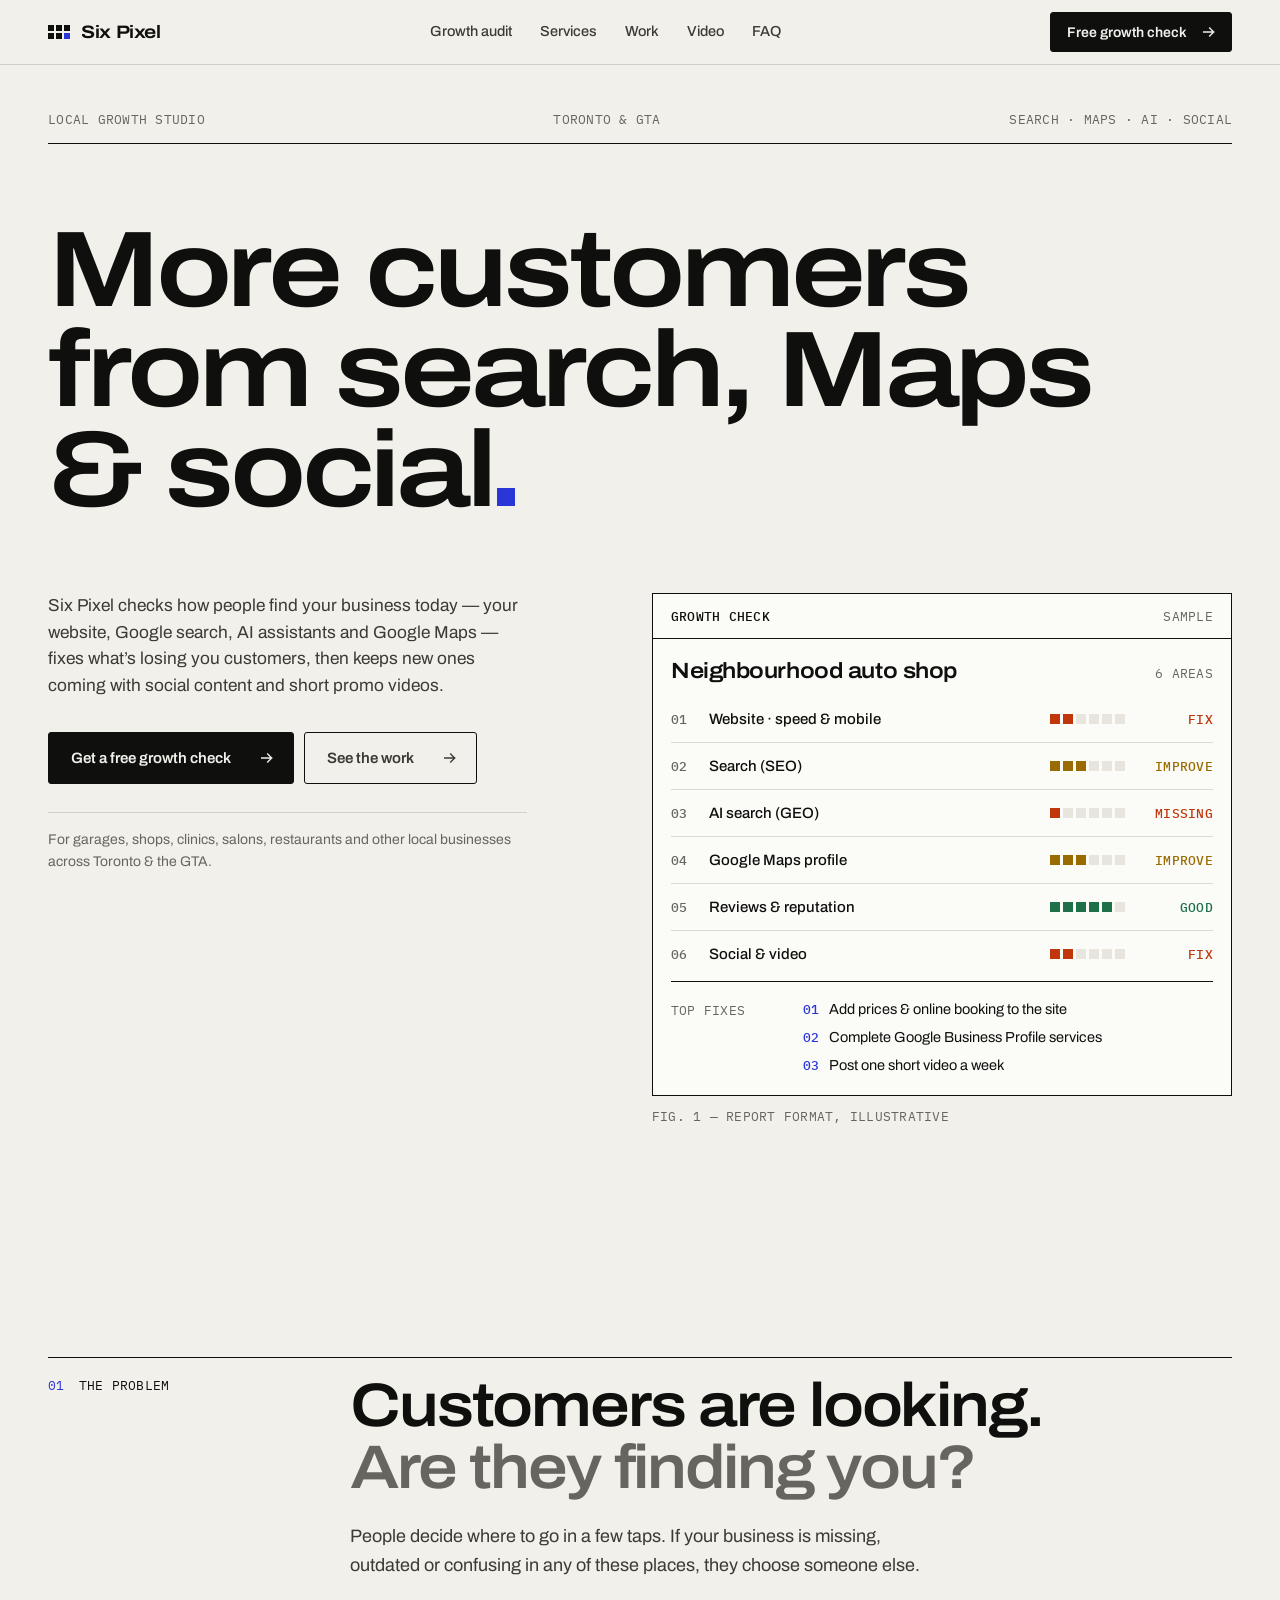
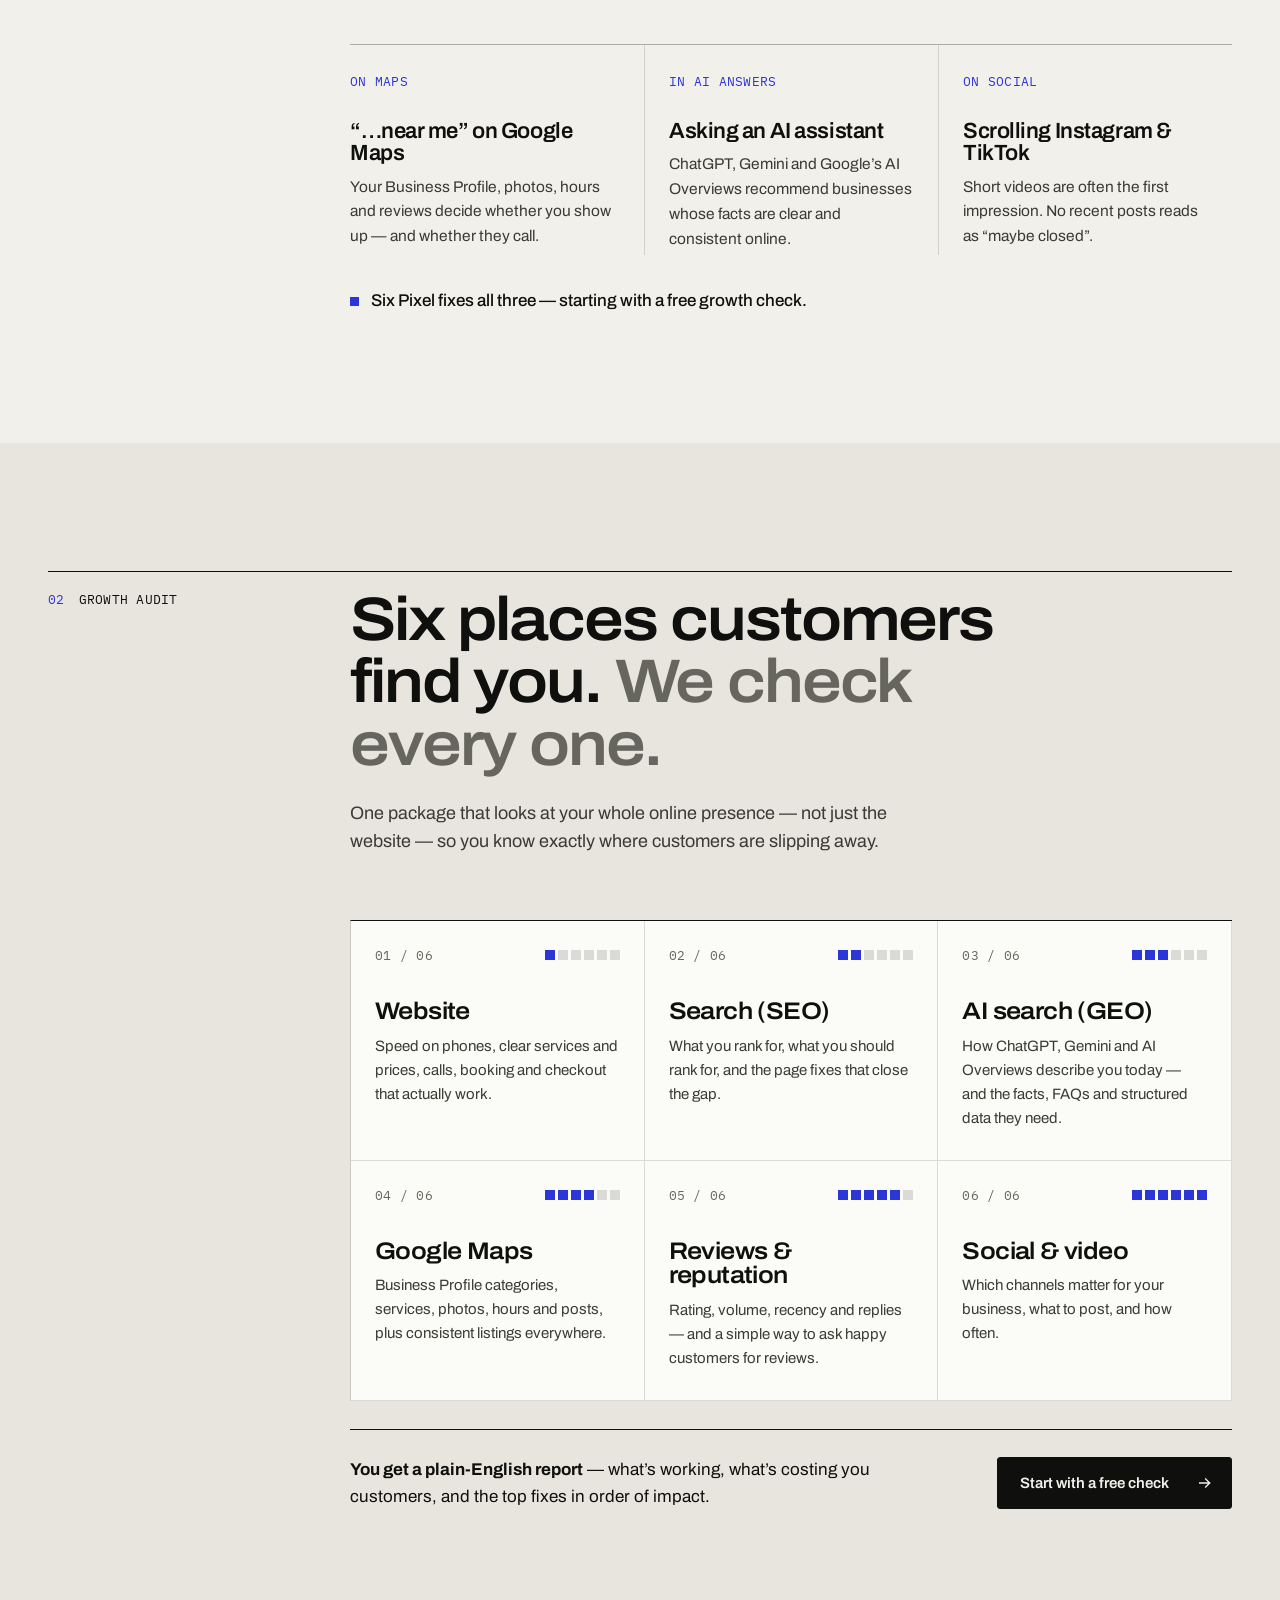
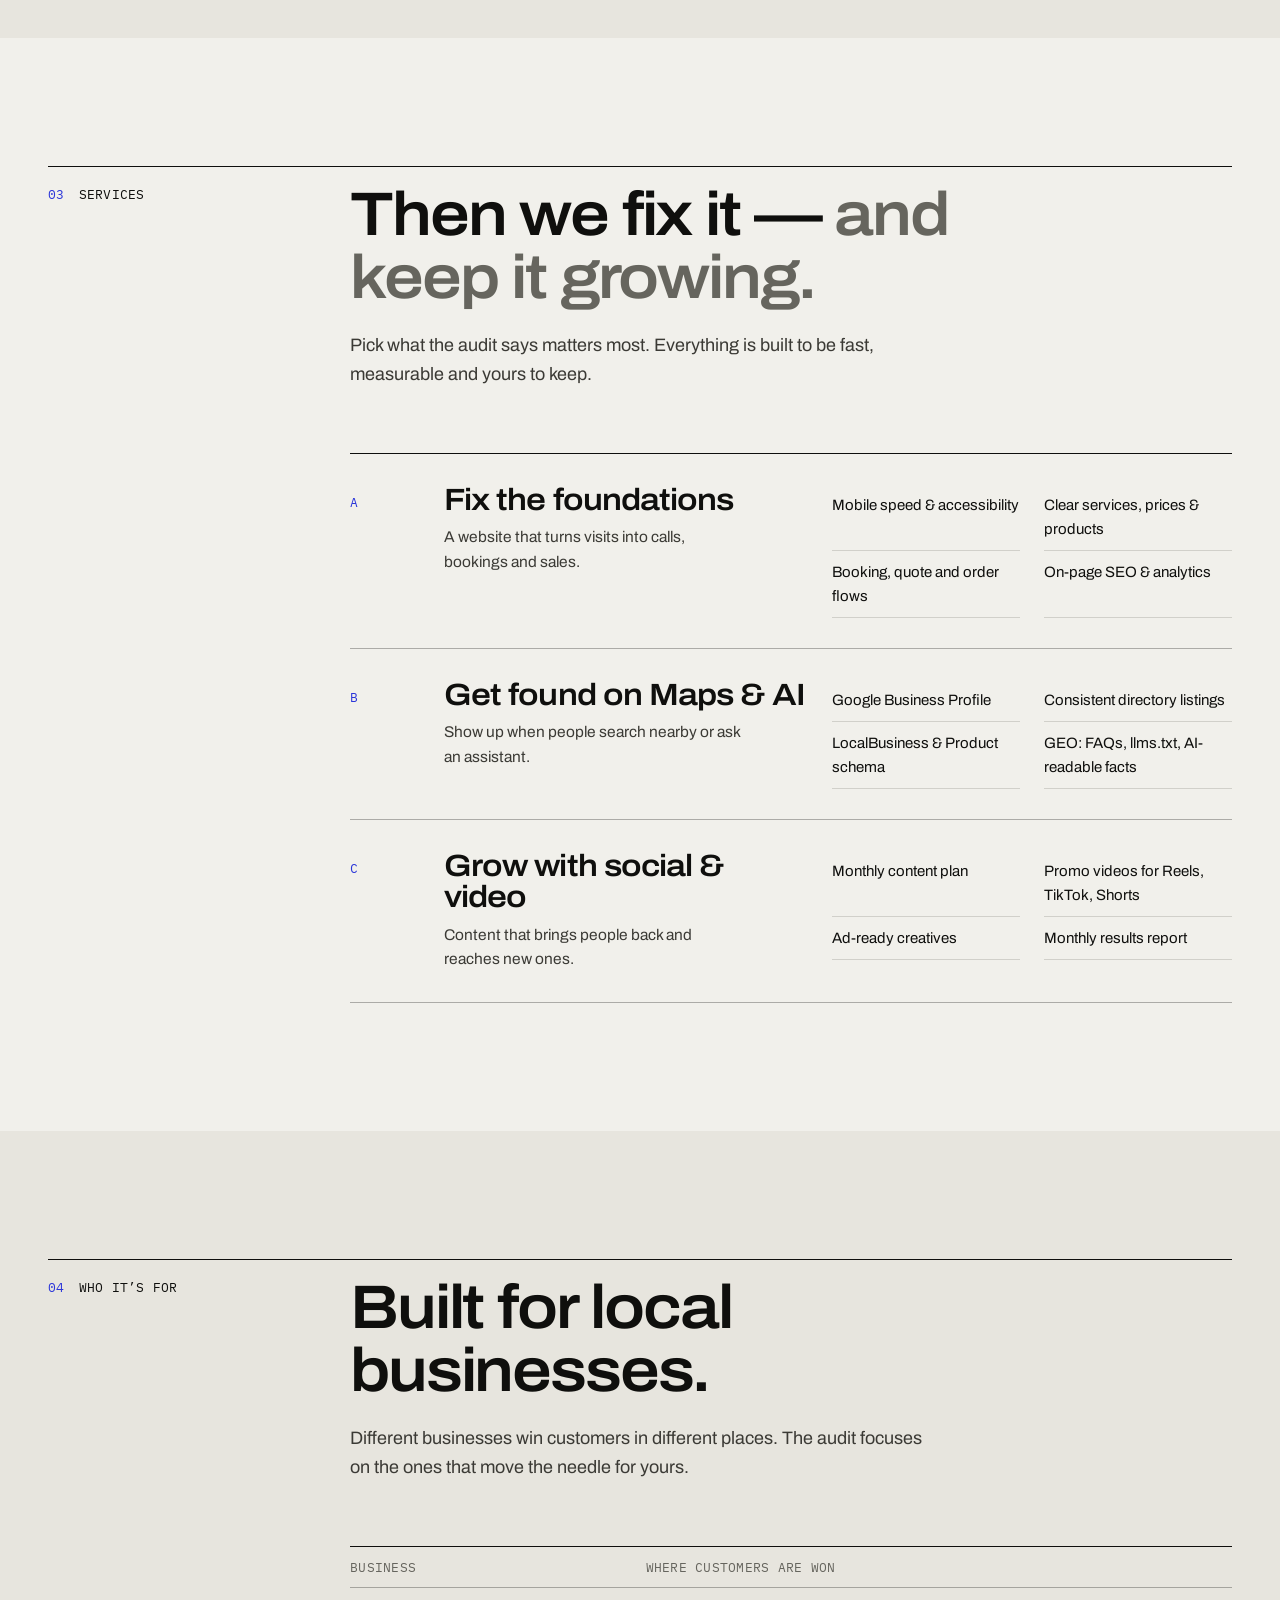
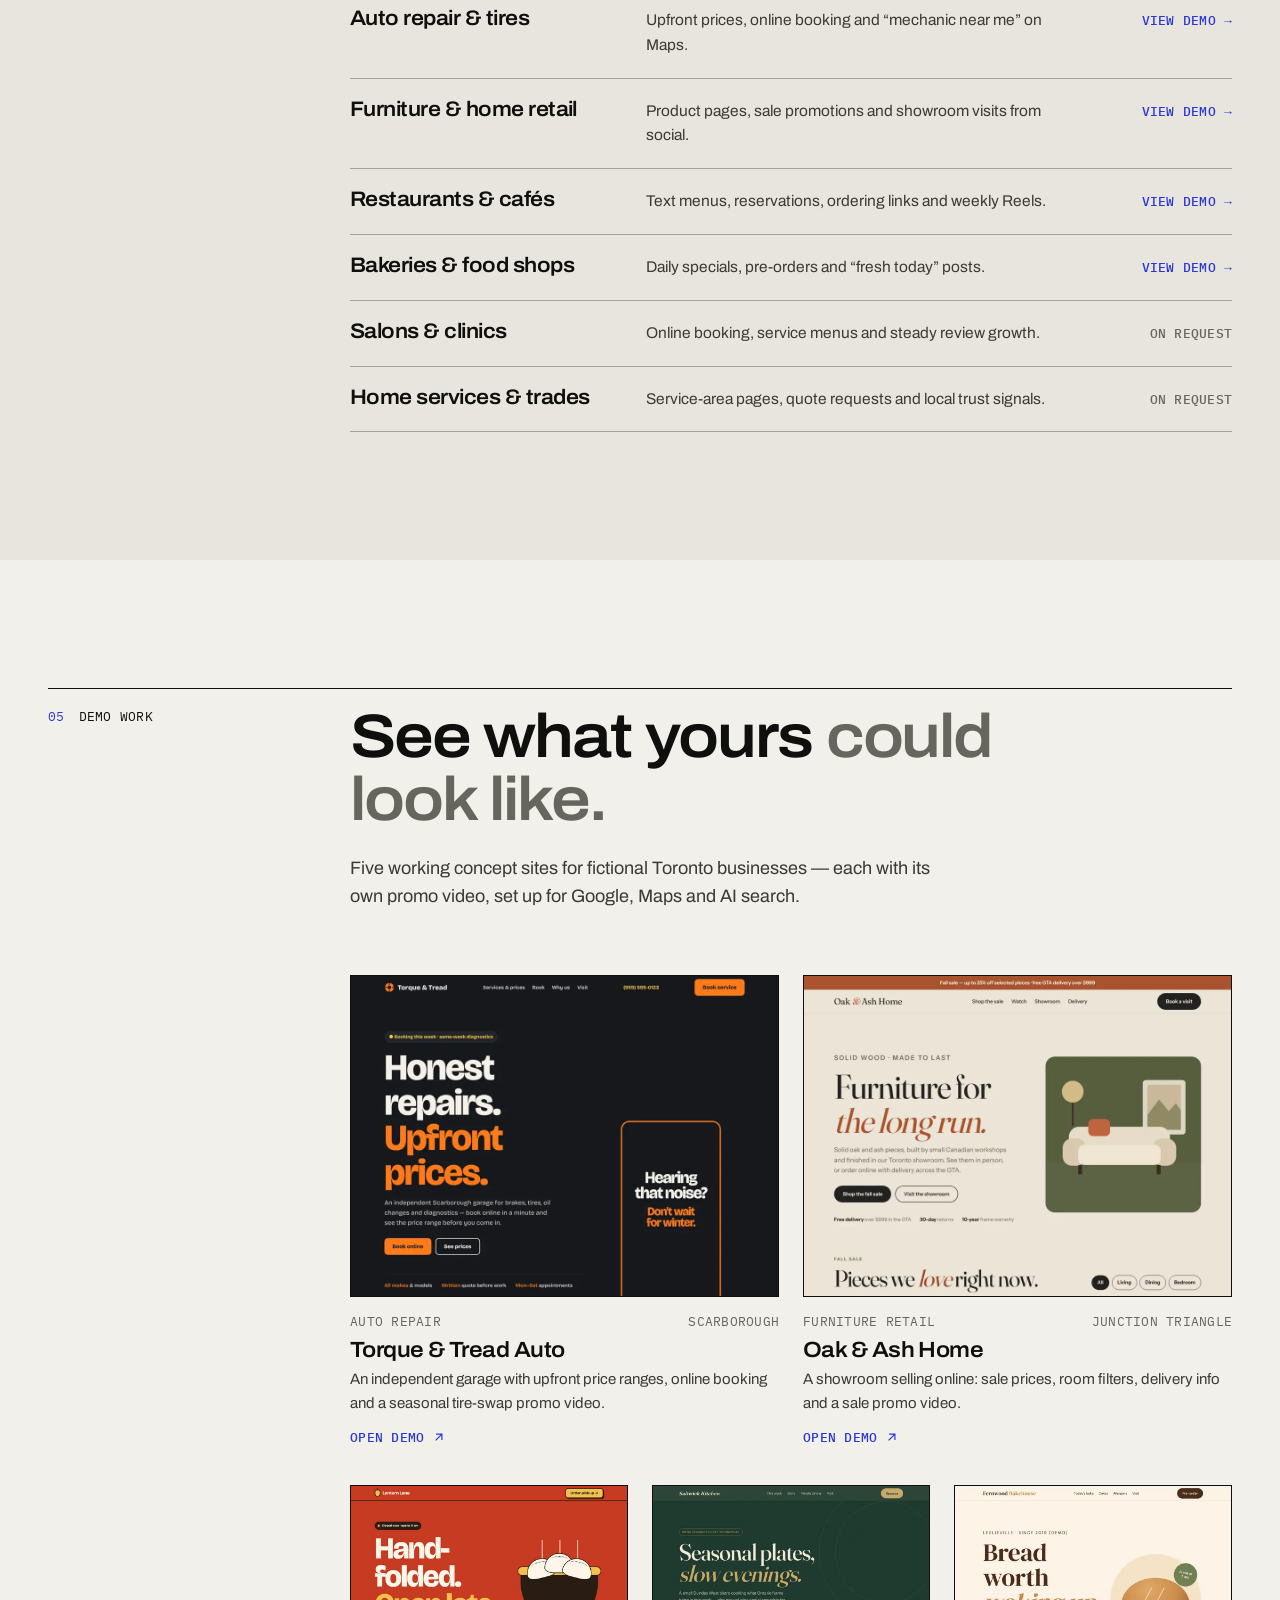
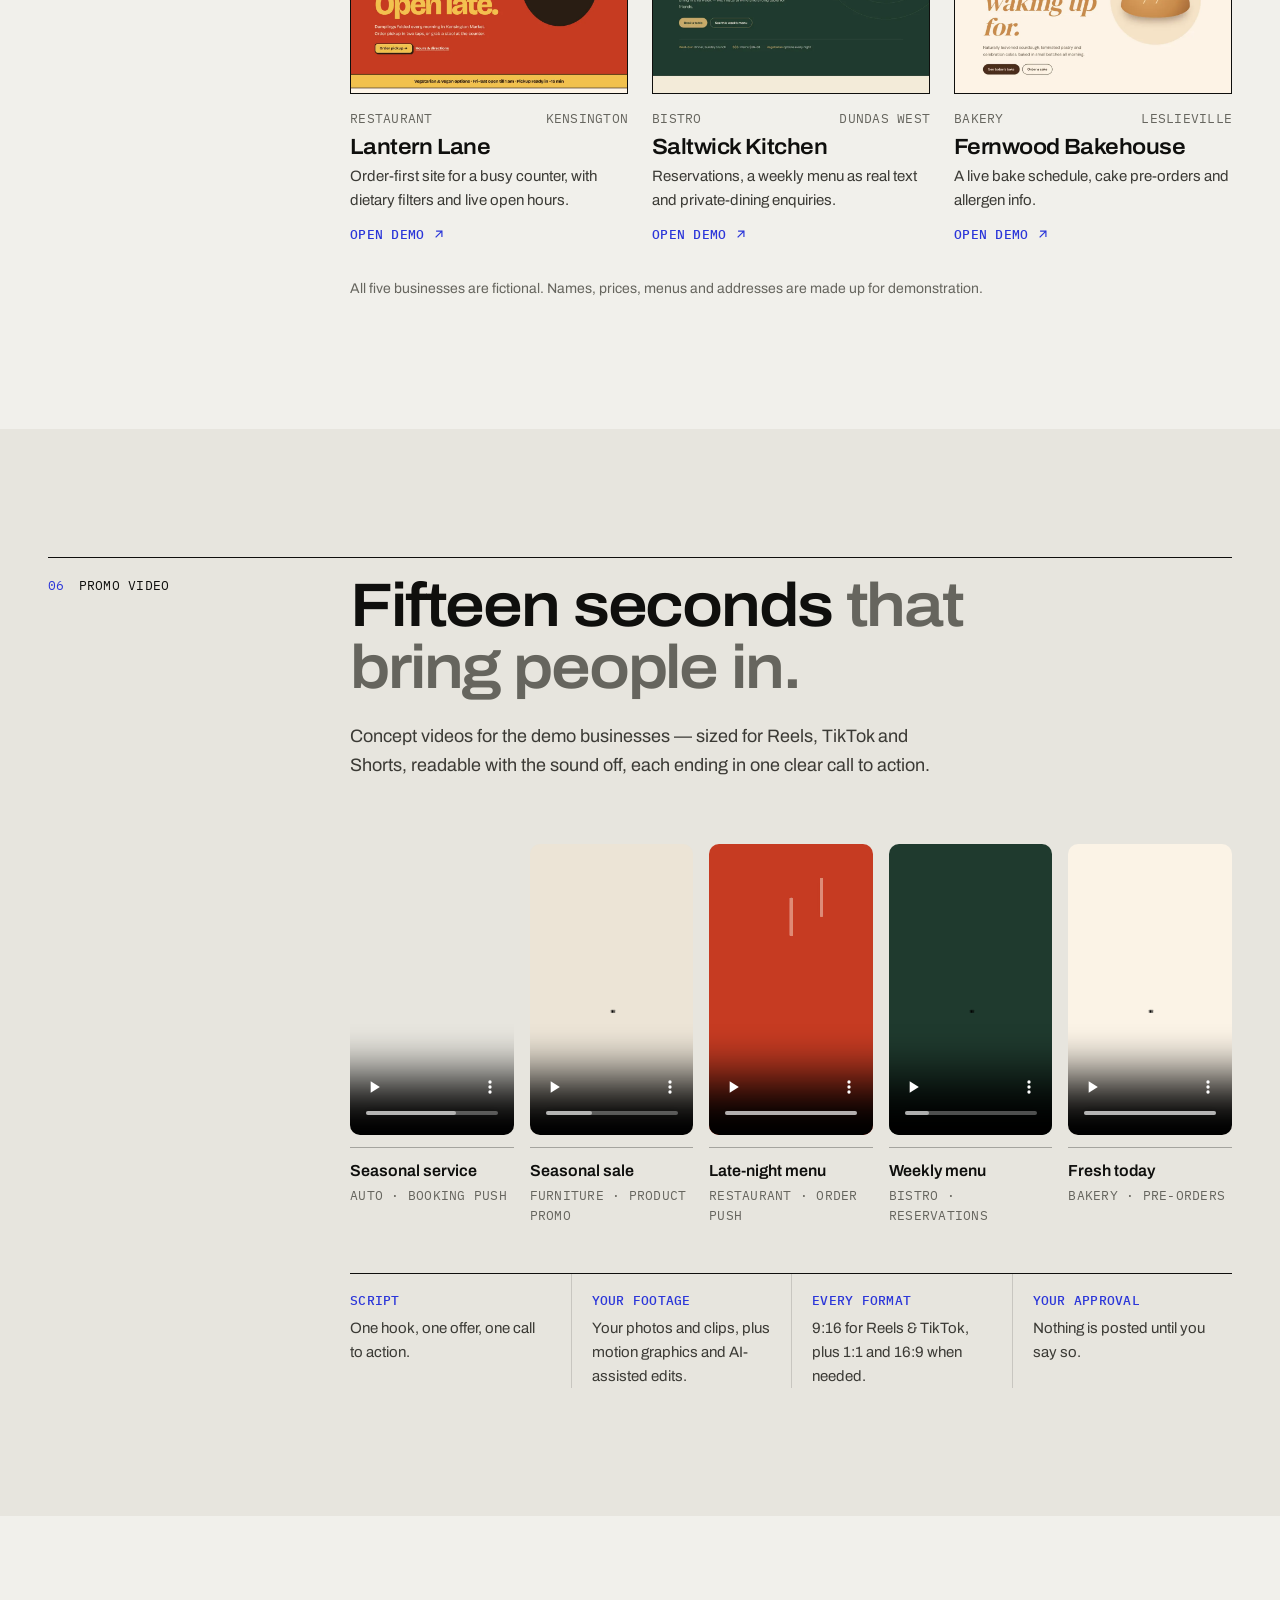
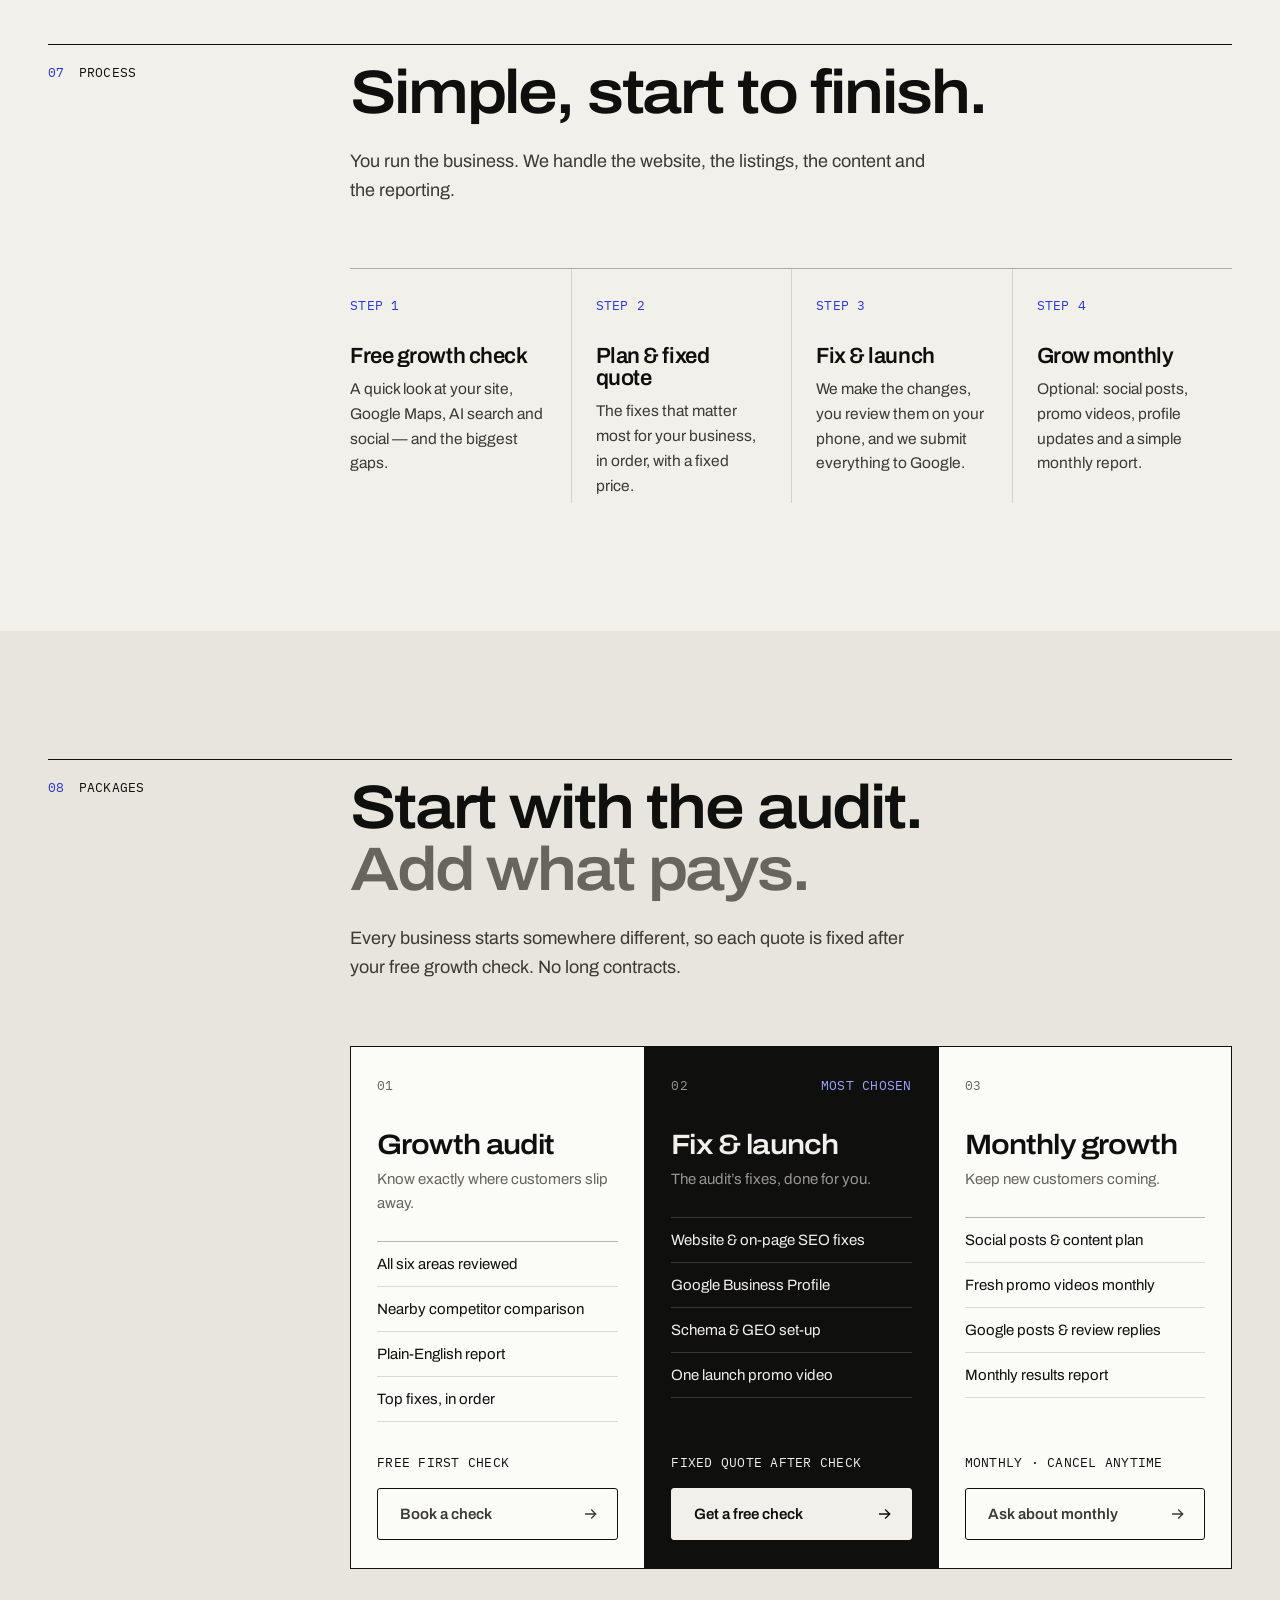
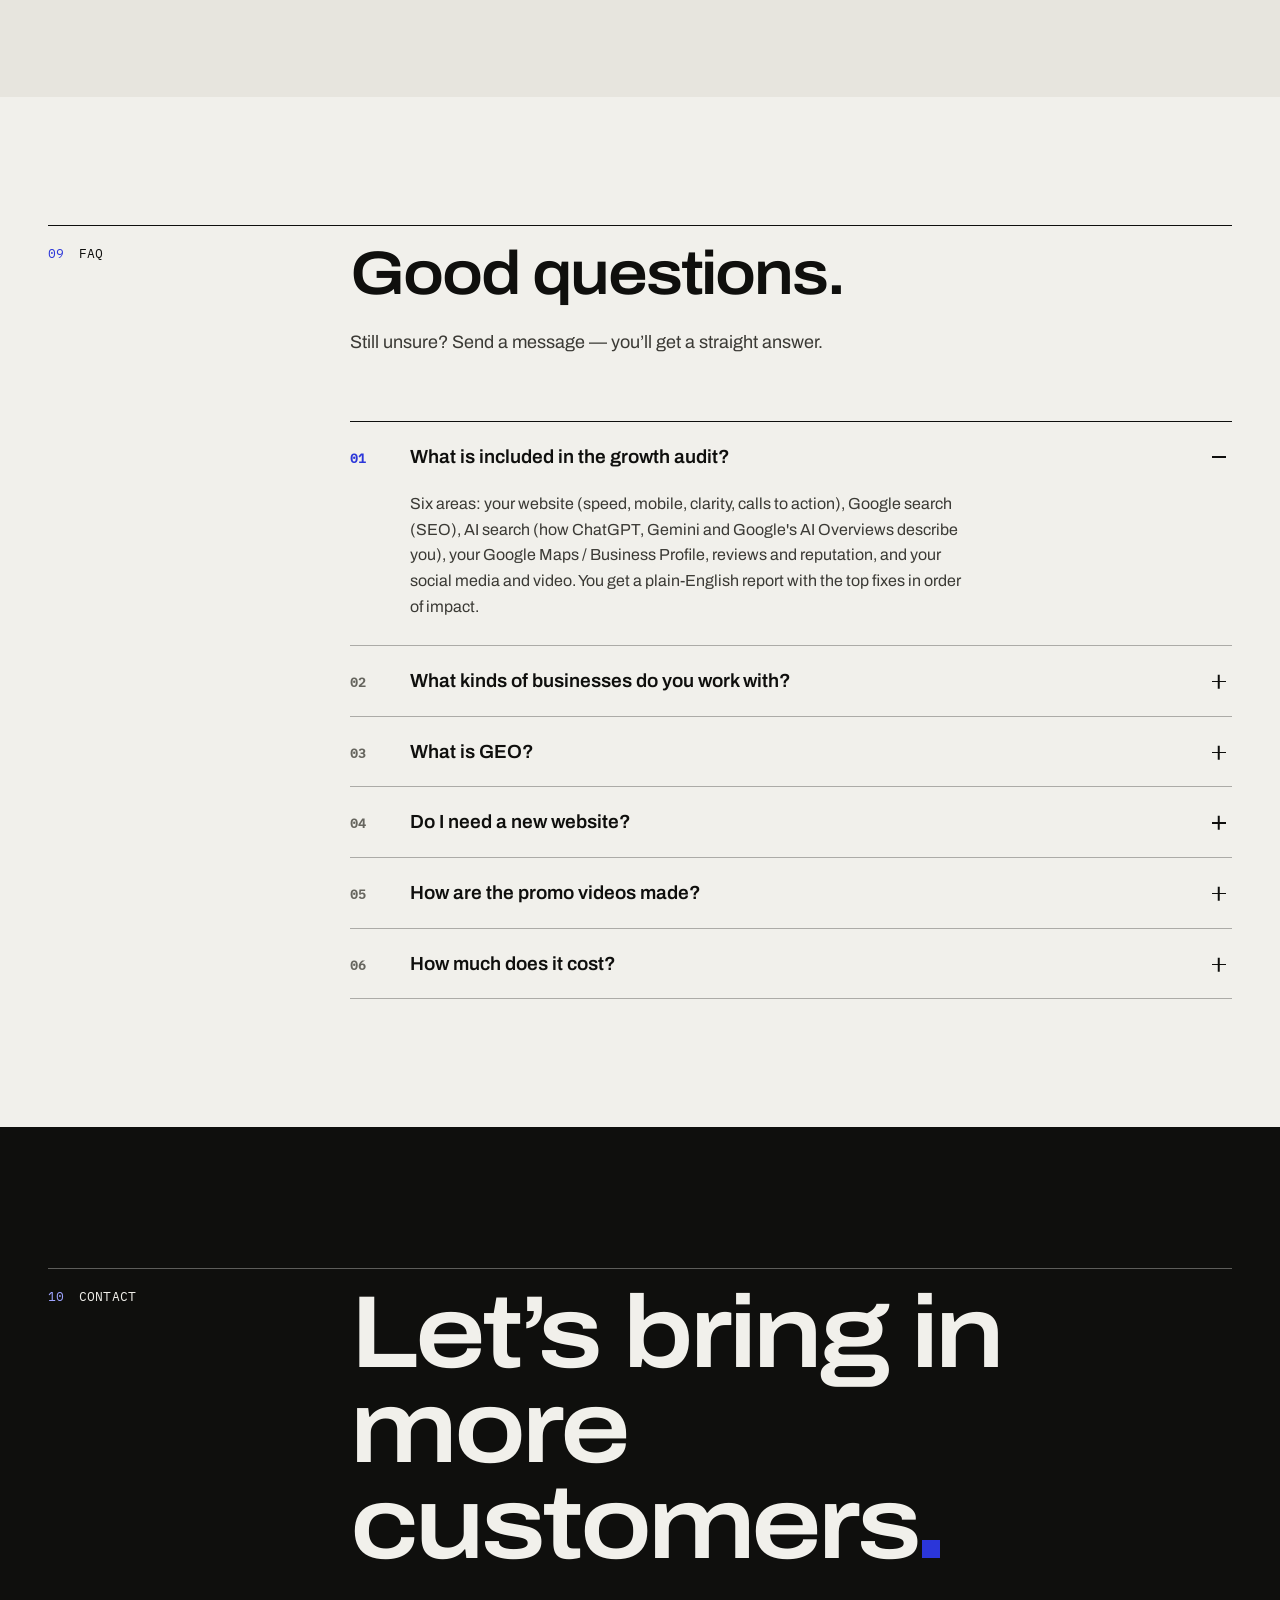
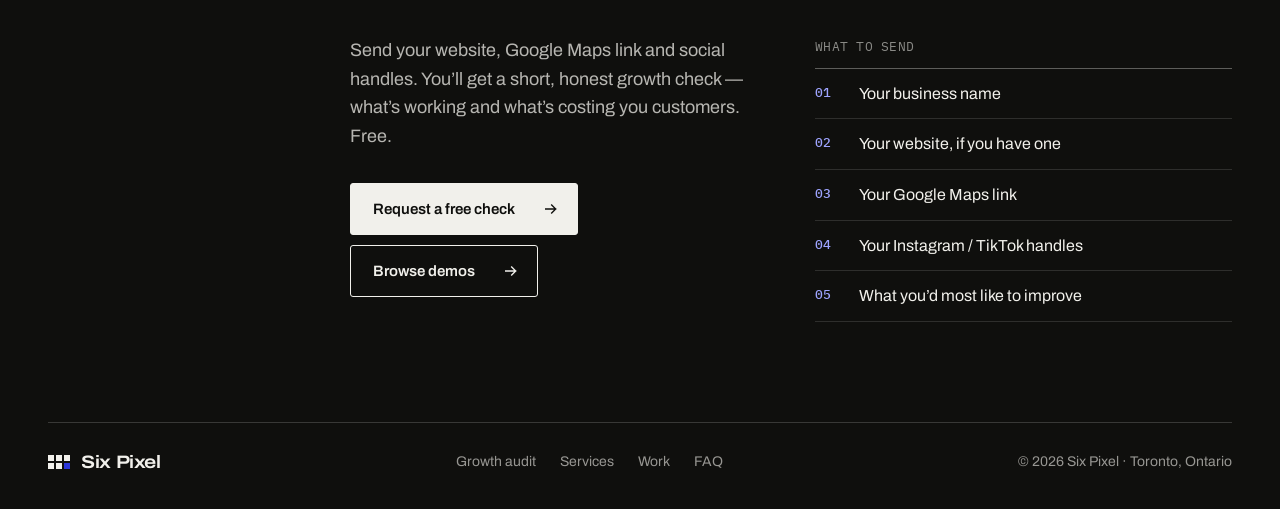
==== commit 0e78e137: "Redesign studio site: field-report look with Archivo + IBM Plex Mono - Replace Fraunces/italic-accen" ====
--- a/index.html
+++ b/index.html
@@ -7,7 +7,7 @@
   <meta name="description" content="Six Pixel helps Toronto local businesses get more customers: a growth audit of your website, SEO, AI search and Google Maps, then fixes, social media content and promo videos.">
   <link rel="canonical" href="https://xuanchen97.github.io/sixpixel-studio/">
   <meta name="robots" content="index, follow, max-image-preview:large">
-  <meta name="theme-color" content="#f5f0e6">
+  <meta name="theme-color" content="#f1f0eb">
   <meta property="og:type" content="website">
   <meta property="og:site_name" content="Six Pixel">
   <meta property="og:locale" content="en_CA">
@@ -19,8 +19,8 @@
   <meta property="og:image:height" content="630">
   <meta name="twitter:card" content="summary_large_image">
   <link rel="icon" href="favicon.svg" type="image/svg+xml">
-  <link rel="preload" href="assets/fonts/fraunces.woff2" as="font" type="font/woff2" crossorigin>
-  <link rel="preload" href="assets/fonts/instrument-sans.woff2" as="font" type="font/woff2" crossorigin>
+  <link rel="preload" href="assets/fonts/archivo.woff2" as="font" type="font/woff2" crossorigin>
+  <link rel="preload" href="assets/fonts/plex-mono-500.woff2" as="font" type="font/woff2" crossorigin>
   <link rel="stylesheet" href="css/site.css">
   <script>document.documentElement.classList.add('js')</script>
   <script type="application/ld+json">
@@ -77,436 +77,198 @@
   <header class="nav" id="nav">
     <div class="wrap">
       <a class="logo" href="./" aria-label="Six Pixel — home"><span class="logo-mark" aria-hidden="true"><i></i><i></i><i></i><i></i><i></i><i></i></span>Six Pixel</a>
-      <nav class="nav-links" aria-label="Primary">
-        <a href="#audit">Growth audit</a>
-        <a href="#services">Services</a>
-        <a href="#work">Demo work</a>
-        <a href="#video">Video</a>
-        <a href="#faq">FAQ</a>
-      </nav>
-      <a class="btn btn-solid" href="#contact">Free growth check</a>
+      <nav class="nav-links" aria-label="Primary"><a href="#audit">Growth audit</a><a href="#services">Services</a><a href="#work">Work</a><a href="#video">Video</a><a href="#faq">FAQ</a></nav>
+      <a class="btn btn-solid" href="#contact">Free growth check<svg viewBox="0 0 24 24" fill="none" stroke="currentColor" stroke-width="2" stroke-linecap="square" aria-hidden="true"><path d="M4 12h15M13 6l6 6-6 6"/></svg></a>
       <button class="menu-btn" type="button" aria-expanded="false" aria-controls="mobile-menu" aria-label="Open menu"><span class="menu-inner"><span></span><span></span></span></button>
     </div>
   </header>
   <div class="mobile-menu" id="mobile-menu" inert>
-    <a href="#audit">Growth audit</a>
-    <a href="#services">Services</a>
-    <a href="#work">Demo work</a>
-    <a href="#video">Video</a>
-    <a href="#faq">FAQ</a>
-    <a class="btn btn-solid" href="#contact">Free growth check</a>
+    <a href="#audit">Growth audit</a><a href="#services">Services</a><a href="#work">Work</a><a href="#video">Video</a><a href="#faq">FAQ</a>
+    <a class="btn btn-solid" href="#contact">Free growth check<svg viewBox="0 0 24 24" fill="none" stroke="currentColor" stroke-width="2" stroke-linecap="square" aria-hidden="true"><path d="M4 12h15M13 6l6 6-6 6"/></svg></a>
   </div>
 
   <main id="main">
-    <!-- Hero -->
     <section class="hero" aria-labelledby="hero-title">
       <div class="wrap">
-        <div>
-          <p class="kicker" data-reveal><b>6</b>Local growth for Toronto businesses</p>
-          <h1 id="hero-title" data-reveal style="--d:80ms">More customers from <em>search, Maps &amp; social.</em></h1>
-          <p class="hero-lead" data-reveal style="--d:160ms">Six Pixel checks how people find your business today — your website, Google search, AI assistants and Google Maps — fixes what's losing you customers, then keeps new ones coming with social content and short promo videos.</p>
-          <div class="hero-cta" data-reveal style="--d:240ms">
-            <a class="btn btn-solid" href="#contact">Get a free growth check
-              <svg viewBox="0 0 24 24" fill="none" stroke="currentColor" stroke-width="2.2" stroke-linecap="round" stroke-linejoin="round" aria-hidden="true"><path d="M5 12h14M13 6l6 6-6 6"/></svg></a>
-            <a class="btn btn-line" href="#work">See demo work</a>
-          </div>
-          <p class="hero-note" data-reveal style="--d:320ms">For garages, shops, clinics, salons, restaurants and other local businesses across Toronto &amp; the GTA.</p>
-        </div>
-
-        <div class="stage" data-reveal style="--d:200ms" aria-hidden="true">
-          <div class="score">
-            <div class="score-head"><b>Growth check</b><span>Sample report</span></div>
-            <p class="score-biz">Example: a neighbourhood auto shop</p>
-            <div class="score-rows">
-              <div class="score-row"><i class="t"></i>Website · speed &amp; mobile<em class="st-bad">Fix</em></div>
-              <div class="score-row"><i></i>Search (SEO)<em class="st-mid">Improve</em></div>
-              <div class="score-row"><i class="b"></i>AI search (GEO)<em class="st-bad">Missing</em></div>
-              <div class="score-row"><i class="g"></i>Google Maps profile<em class="st-mid">Improve</em></div>
-              <div class="score-row"><i class="t"></i>Reviews &amp; reputation<em class="st-ok">Good</em></div>
-              <div class="score-row"><i></i>Social &amp; video<em class="st-bad">Fix</em></div>
-            </div>
-            <div class="score-fix"><b>Top fixes</b><ol><li>Add prices &amp; online booking to the site</li><li>Complete Google Business Profile services</li><li>Post one short video a week</li></ol></div>
-            <p class="score-tag">Illustration of the report format</p>
-          </div>
-        </div>
-      </div>
-    </section>
-
-    <div class="marquee" aria-hidden="true">
-      <div class="marquee-track">
-        <span>Website audit</span><span>Local SEO</span><span>AI search (GEO)</span><span>Google Maps</span><span>Reviews</span><span>Social media</span><span>Promo videos</span>
-        <span>Website audit</span><span>Local SEO</span><span>AI search (GEO)</span><span>Google Maps</span><span>Reviews</span><span>Social media</span><span>Promo videos</span>
-      </div>
-    </div>
-
-    <!-- The problem -->
-    <section class="section" aria-labelledby="find-title">
-      <div class="wrap">
-        <header class="head">
-          <div>
-            <p class="eyebrow" data-reveal>The problem</p>
-            <h2 id="find-title" data-reveal style="--d:80ms">Customers are looking. <em>Are they finding you?</em></h2>
-          </div>
-          <p data-reveal style="--d:160ms">People decide where to go in a few taps. If your business is missing, outdated or confusing in any of these places, they choose someone else.</p>
-        </header>
-        <div class="find-grid">
-          <article class="find" data-reveal><b>01</b><h3>“…near me” on Google Maps</h3><p>Your Business Profile, photos, hours and reviews decide whether you show up — and whether they call.</p></article>
-          <article class="find" data-reveal style="--d:80ms"><b>02</b><h3>Asking an AI assistant</h3><p>ChatGPT, Gemini and Google's AI Overviews recommend businesses whose facts are clear and consistent online.</p></article>
-          <article class="find" data-reveal style="--d:160ms"><b>03</b><h3>Scrolling Instagram &amp; TikTok</h3><p>Short videos are often the first impression. No recent posts reads as “maybe closed”.</p></article>
-        </div>
-        <p class="find-note" data-reveal>Six Pixel fixes all three — starting with a free growth check.</p>
-      </div>
-    </section>
-
-    <!-- Growth audit -->
-    <section class="section section-alt" id="audit" aria-labelledby="audit-title">
-      <div class="wrap">
-        <header class="head">
-          <div>
-            <p class="eyebrow" data-reveal>The Six Pixel growth audit</p>
-            <h2 id="audit-title" data-reveal style="--d:80ms">Six places customers find you. <em>We check every one.</em></h2>
-          </div>
-          <p data-reveal style="--d:160ms">One package that looks at your whole online presence — not just the website — so you know exactly where customers are slipping away.</p>
-        </header>
-        <ol class="audit" data-reveal>
-          <li><span class="px">1</span><h3>Website</h3><p>Speed on phones, clear services and prices, calls, booking and checkout that actually work.</p></li>
-          <li><span class="px">2</span><h3>Search (SEO)</h3><p>What you rank for, what you should rank for, and the page fixes that close the gap.</p></li>
-          <li><span class="px">3</span><h3>AI search (GEO)</h3><p>How AI assistants describe you today, and the facts, FAQs and structured data they need.</p></li>
-          <li><span class="px">4</span><h3>Google Maps</h3><p>Business Profile categories, services, photos, hours and posts — plus consistent listings everywhere.</p></li>
-          <li><span class="px">5</span><h3>Reviews &amp; reputation</h3><p>Rating, volume, recency and replies — and a simple way to ask happy customers for reviews.</p></li>
-          <li><span class="px">6</span><h3>Social &amp; video</h3><p>Which channels matter for your business, what to post, and how often.</p></li>
-        </ol>
-        <div class="audit-out" data-reveal>
-          <p><strong>You get a plain-English report</strong> — what's working, what's costing you customers, and the top fixes in order of impact.</p>
-          <a class="btn btn-solid" href="#contact" style="background:var(--tomato);border-color:var(--tomato)">Start with a free check</a>
-        </div>
-      </div>
-    </section>
-
-    <!-- Services -->
-    <section class="section" id="services" aria-labelledby="services-title">
-      <div class="wrap">
-        <header class="head">
-          <div>
-            <p class="eyebrow" data-reveal>Services</p>
-            <h2 id="services-title" data-reveal style="--d:80ms">Then we fix it — <em>and keep it growing.</em></h2>
-          </div>
-          <p data-reveal style="--d:160ms">Pick what the audit says matters most. Everything is built to be fast, measurable and yours to keep.</p>
-        </header>
-        <div class="services">
-          <article class="service" data-reveal>
-            <span class="service-num">01</span>
-            <h3>Fix the foundations</h3>
-            <p>A website that turns visits into calls, bookings and sales.</p>
-            <ul>
-              <li>Mobile speed &amp; accessibility fixes</li>
-              <li>Clear services, prices &amp; products</li>
-              <li>Booking, quote and order flows</li>
-              <li>On-page SEO &amp; analytics set-up</li>
-            </ul>
-          </article>
-          <article class="service" data-reveal style="--d:80ms">
-            <span class="service-num">02</span>
-            <h3>Get found on Maps &amp; AI</h3>
-            <p>Show up when people search nearby or ask an assistant.</p>
-            <ul>
-              <li>Google Business Profile optimization</li>
-              <li>Consistent listings across directories</li>
-              <li>LocalBusiness / Product schema</li>
-              <li>GEO: FAQs, llms.txt, AI-readable facts</li>
-            </ul>
-          </article>
-          <article class="service" data-reveal style="--d:160ms">
-            <span class="service-num">03</span>
-            <h3>Grow with social &amp; video</h3>
-            <p>Content that brings people back and reaches new ones.</p>
-            <ul>
-              <li>Monthly content plan for your channels</li>
-              <li>Short promo videos for Reels, TikTok, Shorts</li>
-              <li>Ad-ready creatives for promotions</li>
-              <li>Simple monthly results report</li>
-            </ul>
-          </article>
-        </div>
-      </div>
-    </section>
-
-    <!-- Industries -->
-    <section class="section section-alt" id="industries" aria-labelledby="ind-title">
-      <div class="wrap">
-        <header class="head">
-          <div>
-            <p class="eyebrow" data-reveal>Who it's for</p>
-            <h2 id="ind-title" data-reveal style="--d:80ms">Built for <em>local businesses.</em></h2>
-          </div>
-          <p data-reveal style="--d:160ms">Different businesses win customers in different places. The audit focuses on the ones that move the needle for yours.</p>
-        </header>
-        <div class="industries">
-          <article class="industry" data-reveal><span class="ico"><svg viewBox="0 0 24 24" fill="none" stroke="currentColor" stroke-width="2" stroke-linecap="round" stroke-linejoin="round" aria-hidden="true"><path d="M5 17h14l-1.5-6.5A2 2 0 0 0 15.6 9H8.4a2 2 0 0 0-1.9 1.5z"/><circle cx="7.5" cy="17.5" r="1.8"/><circle cx="16.5" cy="17.5" r="1.8"/></svg></span><div><h3>Auto repair &amp; tires</h3><p>Upfront prices, online booking and “mechanic near me” on Maps.</p><a href="demos/auto/">See the demo →</a></div></article>
-          <article class="industry" data-reveal style="--d:80ms"><span class="ico"><svg viewBox="0 0 24 24" fill="none" stroke="currentColor" stroke-width="2" stroke-linecap="round" stroke-linejoin="round" aria-hidden="true"><path d="M4 12V9a3 3 0 0 1 3-3h10a3 3 0 0 1 3 3v3"/><path d="M3 12h18v5H3zM5 17v2M19 17v2"/></svg></span><div><h3>Furniture &amp; home retail</h3><p>Product pages, sale promos and showroom visits from social.</p><a href="demos/furniture/">See the demo →</a></div></article>
-          <article class="industry" data-reveal style="--d:160ms"><span class="ico"><svg viewBox="0 0 24 24" fill="none" stroke="currentColor" stroke-width="2" stroke-linecap="round" stroke-linejoin="round" aria-hidden="true"><path d="M4 3v8a3 3 0 0 0 6 0V3M7 3v18M17 3c-2 2-3 5-3 8h3v10"/></svg></span><div><h3>Restaurants &amp; cafés</h3><p>Text menus, reservations, ordering links and weekly Reels.</p><a href="demos/lantern/">See the demo →</a></div></article>
-          <article class="industry" data-reveal><span class="ico"><svg viewBox="0 0 24 24" fill="none" stroke="currentColor" stroke-width="2" stroke-linecap="round" stroke-linejoin="round" aria-hidden="true"><path d="M4 15c0-5 16-5 16 0v3H4z"/><path d="M9 11l1.5 3M14 10.5l1 3.5"/></svg></span><div><h3>Bakeries &amp; food shops</h3><p>Daily specials, pre-orders and “fresh today” posts.</p><a href="demos/fernwood/">See the demo →</a></div></article>
-          <article class="industry" data-reveal style="--d:80ms"><span class="ico"><svg viewBox="0 0 24 24" fill="none" stroke="currentColor" stroke-width="2" stroke-linecap="round" stroke-linejoin="round" aria-hidden="true"><circle cx="6" cy="6" r="3"/><circle cx="6" cy="18" r="3"/><path d="M20 4 8.1 15.9M14.5 14.5 20 20M8.1 8.1 12 12"/></svg></span><div><h3>Salons &amp; clinics</h3><p>Online booking, service menus and review growth.</p></div></article>
-          <article class="industry" data-reveal style="--d:160ms"><span class="ico"><svg viewBox="0 0 24 24" fill="none" stroke="currentColor" stroke-width="2" stroke-linecap="round" stroke-linejoin="round" aria-hidden="true"><path d="m3 11 9-8 9 8"/><path d="M5 10v10h14V10M10 20v-6h4v6"/></svg></span><div><h3>Home services &amp; trades</h3><p>Service-area pages, quote requests and local trust signals.</p></div></article>
-        </div>
-      </div>
-    </section>
-
-    <!-- Demo work -->
-    <section class="section" id="work" aria-labelledby="work-title">
-      <div class="wrap">
-        <header class="head">
-          <div>
-            <p class="eyebrow" data-reveal>Demo work</p>
-            <h2 id="work-title" data-reveal style="--d:80ms">See what <em>yours could look like.</em></h2>
-          </div>
-          <p data-reveal style="--d:160ms">Five working concept sites for fictional Toronto businesses — each with its own promo video, set up for Google, Maps and AI search.</p>
-        </header>
-        <div class="demos five">
-          <a class="demo" href="demos/auto/" data-reveal>
-            <div class="demo-preview pv-auto">
-              <span class="tag">Auto repair</span>
-              <svg class="art" viewBox="0 0 400 300" aria-hidden="true"><circle cx="320" cy="80" r="52" fill="#ff7a1a"/><circle cx="320" cy="80" r="20" fill="#16181c"/><g stroke="#16181c" stroke-width="10" stroke-linecap="round"><path d="M320 36v14M320 110v14M276 80h14M350 80h14"/></g></svg>
-              <strong>Torque &amp; Tread Auto</strong>
-              <small>Scarborough · book online</small>
-            </div>
-            <div class="demo-body">
-              <h3>Torque &amp; Tread Auto</h3>
-              <p>An independent garage with upfront price ranges, online booking and a seasonal tire-swap promo video.</p>
-              <ul class="chips"><li class="chip">Online booking</li><li class="chip">Price list</li><li class="chip">Promo video</li></ul>
-              <span class="demo-link">Open demo <svg viewBox="0 0 24 24" fill="none" stroke="currentColor" stroke-width="2.2" stroke-linecap="round" stroke-linejoin="round" aria-hidden="true"><path d="M7 17 17 7M8 7h9v9"/></svg></span>
-            </div>
-          </a>
-          <a class="demo" href="demos/furniture/" data-reveal style="--d:80ms">
-            <div class="demo-preview pv-furniture">
-              <span class="tag">Furniture retail</span>
-              <svg class="art" viewBox="0 0 400 300" aria-hidden="true"><rect x="230" y="60" width="140" height="60" rx="22" fill="#e7dcc8"/><rect x="220" y="90" width="40" height="50" rx="16" fill="#d8c9ae"/><rect x="340" y="90" width="40" height="50" rx="16" fill="#d8c9ae"/><rect x="250" y="100" width="100" height="40" rx="12" fill="#efe6d4"/><rect x="260" y="40" width="40" height="34" rx="10" fill="#c0643f"/></svg>
-              <strong>Oak &amp; Ash Home</strong>
-              <small>Showroom · GTA delivery</small>
-            </div>
-            <div class="demo-body">
-              <h3>Oak &amp; Ash Home</h3>
-              <p>A furniture showroom selling online: product listings with sale prices, room filters, delivery info and a sale promo video.</p>
-              <ul class="chips"><li class="chip">Product schema</li><li class="chip">Seasonal sale</li><li class="chip">Promo video</li></ul>
-              <span class="demo-link">Open demo <svg viewBox="0 0 24 24" fill="none" stroke="currentColor" stroke-width="2.2" stroke-linecap="round" stroke-linejoin="round" aria-hidden="true"><path d="M7 17 17 7M8 7h9v9"/></svg></span>
-            </div>
-          </a>
-          <a class="demo" href="demos/lantern/" data-reveal>
-            <div class="demo-preview pv-lantern">
-              <span class="tag">Casual dining</span>
-              <svg class="art" viewBox="0 0 400 300" aria-hidden="true"><circle cx="320" cy="70" r="34" fill="#f2c14e" fill-opacity=".9"/><g fill="none" stroke="#fff6e8" stroke-opacity=".35" stroke-width="3" stroke-linecap="round"><path d="M250 150c10-14 0-24 10-38M280 150c10-14 0-24 10-38M310 150c10-14 0-24 10-38"/></g></svg>
-              <strong>Lantern Lane Dumplings</strong>
-              <small>Kensington · open late</small>
-            </div>
-            <div class="demo-body">
-              <h3>Lantern Lane</h3>
-              <p>Order-first site for a busy counter-service spot, with dietary filters and live open hours.</p>
-              <ul class="chips"><li class="chip">Ordering</li><li class="chip">Menu schema</li></ul>
-              <span class="demo-link">Open demo <svg viewBox="0 0 24 24" fill="none" stroke="currentColor" stroke-width="2.2" stroke-linecap="round" stroke-linejoin="round" aria-hidden="true"><path d="M7 17 17 7M8 7h9v9"/></svg></span>
-            </div>
-          </a>
-          <a class="demo" href="demos/saltwick/" data-reveal style="--d:80ms">
-            <div class="demo-preview pv-saltwick">
-              <span class="tag">Bistro</span>
-              <svg class="art" viewBox="0 0 400 300" aria-hidden="true"><circle cx="300" cy="90" r="120" fill="none" stroke="#c9a96a" stroke-opacity=".35" stroke-width="1.5"/><circle cx="300" cy="90" r="80" fill="none" stroke="#c9a96a" stroke-opacity=".25"/></svg>
-              <strong>Saltwick Kitchen</strong>
-              <small>Seasonal · Dundas West</small>
-            </div>
-            <div class="demo-body">
-              <h3>Saltwick Kitchen</h3>
-              <p>Reservations, a weekly menu as real text and private-dining enquiries.</p>
-              <ul class="chips"><li class="chip">Reservations</li><li class="chip">Weekly Reel</li></ul>
-              <span class="demo-link">Open demo <svg viewBox="0 0 24 24" fill="none" stroke="currentColor" stroke-width="2.2" stroke-linecap="round" stroke-linejoin="round" aria-hidden="true"><path d="M7 17 17 7M8 7h9v9"/></svg></span>
-            </div>
-          </a>
-          <a class="demo" href="demos/fernwood/" data-reveal style="--d:160ms">
-            <div class="demo-preview pv-fernwood">
-              <span class="tag">Bakery</span>
-              <svg class="art" viewBox="0 0 400 300" aria-hidden="true"><g fill="#e9b97a" fill-opacity=".55"><circle cx="330" cy="80" r="60"/><circle cx="270" cy="40" r="26"/></g></svg>
-              <strong>Fernwood Bakehouse</strong>
-              <small>Sourdough · Leslieville</small>
-            </div>
-            <div class="demo-body">
-              <h3>Fernwood Bakehouse</h3>
-              <p>A live bake schedule, cake pre-orders and allergen info.</p>
-              <ul class="chips"><li class="chip">Pre-orders</li><li class="chip">Daily Reel</li></ul>
-              <span class="demo-link">Open demo <svg viewBox="0 0 24 24" fill="none" stroke="currentColor" stroke-width="2.2" stroke-linecap="round" stroke-linejoin="round" aria-hidden="true"><path d="M7 17 17 7M8 7h9v9"/></svg></span>
-            </div>
-          </a>
-        </div>
-        <p class="demo-note">All five businesses are fictional. Names, prices, menus and addresses are made up for demonstration.</p>
-      </div>
-    </section>
-
-    <!-- Video gallery -->
-    <section class="section section-alt" id="video" aria-labelledby="video-title">
-      <div class="wrap">
-        <header class="head">
-          <div>
-            <p class="eyebrow" data-reveal>Promo videos</p>
-            <h2 id="video-title" data-reveal style="--d:80ms">Fifteen seconds <em>that bring people in.</em></h2>
-          </div>
-          <p data-reveal style="--d:160ms">Concept videos made for the demo businesses — sized for Reels, TikTok and Shorts, readable with the sound off, each ending in one clear call to action.</p>
-        </header>
-        <div class="reels">
-          <figure class="reel-card" data-reveal>
-            <div class="reel"><video data-autoplay muted loop playsinline controls preload="none" poster="assets/img/auto-reel-poster.webp" width="1080" height="1920" aria-label="Auto repair seasonal service promo"><source src="assets/video/auto-reel.mp4" type="video/mp4"><source src="assets/video/auto-reel.webm" type="video/webm"></video></div>
-            <figcaption><b>Seasonal service</b><br><span>Auto repair · booking push</span></figcaption>
+        <div class="hero-meta mono"><span>Local growth studio</span><span>Toronto &amp; GTA</span><span>Search · Maps · AI · Social</span></div>
+        <h1 id="hero-title" data-reveal>More customers from search, Maps &amp; social<span class="dot" aria-hidden="true"></span></h1>
+        <div class="hero-grid">
+          <div class="hero-copy" data-reveal style="--d:120ms">
+            <p class="hero-lead">Six Pixel checks how people find your business today — your website, Google search, AI assistants and Google Maps — fixes what’s losing you customers, then keeps new ones coming with social content and short promo videos.</p>
+            <div class="hero-cta">
+              <a class="btn btn-solid" href="#contact">Get a free growth check<svg viewBox="0 0 24 24" fill="none" stroke="currentColor" stroke-width="2" stroke-linecap="square" aria-hidden="true"><path d="M4 12h15M13 6l6 6-6 6"/></svg></a>
+              <a class="btn btn-line" href="#work">See the work<svg viewBox="0 0 24 24" fill="none" stroke="currentColor" stroke-width="2" stroke-linecap="square" aria-hidden="true"><path d="M4 12h15M13 6l6 6-6 6"/></svg></a>
+            </div>
+            <p class="hero-note">For garages, shops, clinics, salons, restaurants and other local businesses across Toronto &amp; the GTA.</p>
+          </div>
+          <figure class="stage" data-reveal style="--d:220ms">
+            <div class="report" role="img" aria-label="Sample growth check report for a neighbourhood auto shop, scoring six areas and listing the top three fixes">
+              <div class="report-head mono"><b>Growth check</b><span>Sample</span></div>
+              <div class="report-title"><strong>Neighbourhood auto shop</strong><span class="mono">6 areas</span></div>
+              <ol class="report-rows"><li class="r-row"><span class="n mono">01</span>Website · speed &amp; mobile<span class="meter" data-s="bad" aria-hidden="true"><i class="on"></i><i class="on"></i><i></i><i></i><i></i><i></i></span><span class="st mono st-bad">Fix</span></li><li class="r-row"><span class="n mono">02</span>Search (SEO)<span class="meter" data-s="mid" aria-hidden="true"><i class="on"></i><i class="on"></i><i class="on"></i><i></i><i></i><i></i></span><span class="st mono st-mid">Improve</span></li><li class="r-row"><span class="n mono">03</span>AI search (GEO)<span class="meter" data-s="bad" aria-hidden="true"><i class="on"></i><i></i><i></i><i></i><i></i><i></i></span><span class="st mono st-bad">Missing</span></li><li class="r-row"><span class="n mono">04</span>Google Maps profile<span class="meter" data-s="mid" aria-hidden="true"><i class="on"></i><i class="on"></i><i class="on"></i><i></i><i></i><i></i></span><span class="st mono st-mid">Improve</span></li><li class="r-row"><span class="n mono">05</span>Reviews &amp; reputation<span class="meter" data-s="ok" aria-hidden="true"><i class="on"></i><i class="on"></i><i class="on"></i><i class="on"></i><i class="on"></i><i></i></span><span class="st mono st-ok">Good</span></li><li class="r-row"><span class="n mono">06</span>Social &amp; video<span class="meter" data-s="bad" aria-hidden="true"><i class="on"></i><i class="on"></i><i></i><i></i><i></i><i></i></span><span class="st mono st-bad">Fix</span></li></ol>
+              <div class="report-fix"><span class="mono">Top fixes</span><ol><li>Add prices &amp; online booking to the site</li><li>Complete Google Business Profile services</li><li>Post one short video a week</li></ol></div>
+            </div>
+            <figcaption class="fig mono">Fig. 1 — Report format, illustrative</figcaption>
           </figure>
-          <figure class="reel-card" data-reveal style="--d:60ms">
-            <div class="reel"><video data-autoplay muted loop playsinline controls preload="none" poster="assets/img/furniture-reel-poster.webp" width="1080" height="1920" aria-label="Furniture store fall sale promo"><source src="assets/video/furniture-reel.mp4" type="video/mp4"><source src="assets/video/furniture-reel.webm" type="video/webm"></video></div>
-            <figcaption><b>Seasonal sale</b><br><span>Furniture · product promo</span></figcaption>
-          </figure>
-          <figure class="reel-card" data-reveal style="--d:120ms">
-            <div class="reel"><video data-autoplay muted loop playsinline controls preload="none" poster="assets/img/lantern-reel-poster.webp" width="1080" height="1920" aria-label="Dumpling restaurant late-night promo"><source src="assets/video/lantern-reel.webm" type="video/webm"><source src="assets/video/lantern-reel.mp4" type="video/mp4"></video></div>
-            <figcaption><b>Late-night menu</b><br><span>Restaurant · order push</span></figcaption>
-          </figure>
-          <figure class="reel-card" data-reveal style="--d:180ms">
-            <div class="reel"><video data-autoplay muted loop playsinline controls preload="none" poster="assets/img/saltwick-reel-poster.webp" width="1080" height="1920" aria-label="Bistro weekly menu promo"><source src="assets/video/saltwick-reel.mp4" type="video/mp4"><source src="assets/video/saltwick-reel.webm" type="video/webm"></video></div>
-            <figcaption><b>Weekly menu</b><br><span>Bistro · reservations</span></figcaption>
-          </figure>
-          <figure class="reel-card" data-reveal style="--d:240ms">
-            <div class="reel"><video data-autoplay muted loop playsinline controls preload="none" poster="assets/img/fernwood-reel-poster.webp" width="1080" height="1920" aria-label="Bakery morning bake promo"><source src="assets/video/fernwood-reel.mp4" type="video/mp4"><source src="assets/video/fernwood-reel.webm" type="video/webm"></video></div>
-            <figcaption><b>Fresh today</b><br><span>Bakery · pre-orders</span></figcaption>
-          </figure>
-        </div>
-        <ul class="reels-note" data-reveal>
-          <li><b>Script</b>One hook, one offer, one call to action.</li>
-          <li><b>Your footage</b>Your photos and clips, plus motion graphics and AI-assisted edits.</li>
-          <li><b>Every format</b>9:16 for Reels &amp; TikTok, plus 1:1 and 16:9 when needed.</li>
-          <li><b>Your approval</b>Nothing is posted until you say so.</li>
-        </ul>
-      </div>
-    </section>
-
-    <!-- Process -->
-    <section class="section" id="process" aria-labelledby="process-title">
-      <div class="wrap">
-        <header class="head">
-          <div>
-            <p class="eyebrow" data-reveal>Process</p>
-            <h2 id="process-title" data-reveal style="--d:80ms">Simple, <em>start to finish.</em></h2>
-          </div>
-          <p data-reveal style="--d:160ms">You run the business. We handle the website, the listings, the content and the reporting.</p>
-        </header>
-        <ol class="process">
-          <li class="step" data-reveal><b>1</b><h3>Free growth check</h3><p>A quick look at your site, Google Maps, AI search and social — and the biggest gaps.</p></li>
-          <li class="step" data-reveal style="--d:80ms"><b>2</b><h3>Plan &amp; fixed quote</h3><p>The fixes that matter most for your business, in order, with a fixed price.</p></li>
-          <li class="step" data-reveal style="--d:160ms"><b>3</b><h3>Fix &amp; launch</h3><p>We make the changes, you review them on your phone, and we submit everything to Google.</p></li>
-          <li class="step" data-reveal style="--d:240ms"><b>4</b><h3>Grow monthly</h3><p>Optional: social posts, promo videos, profile updates and a simple monthly report.</p></li>
-        </ol>
-      </div>
-    </section>
-
-    <!-- Packages -->
-    <section class="section section-alt" id="packages" aria-labelledby="packages-title">
-      <div class="wrap">
-        <header class="head">
-          <div>
-            <p class="eyebrow" data-reveal>Packages</p>
-            <h2 id="packages-title" data-reveal style="--d:80ms">Start with the audit, <em>add what pays.</em></h2>
-          </div>
-          <p data-reveal style="--d:160ms">Every business starts somewhere different, so each quote is fixed after your free growth check. No long contracts.</p>
-        </header>
-        <div class="packages">
-          <article class="pack" data-reveal>
-            <h3>Growth audit</h3>
-            <p class="for">Know exactly where customers slip away.</p>
-            <ul>
-              <li><svg viewBox="0 0 24 24" fill="none" stroke="currentColor" stroke-width="2.4" stroke-linecap="round" stroke-linejoin="round" aria-hidden="true"><path d="m5 12 5 5L20 7"/></svg>All six areas reviewed</li>
-              <li><svg viewBox="0 0 24 24" fill="none" stroke="currentColor" stroke-width="2.4" stroke-linecap="round" stroke-linejoin="round" aria-hidden="true"><path d="m5 12 5 5L20 7"/></svg>Competitor comparison nearby</li>
-              <li><svg viewBox="0 0 24 24" fill="none" stroke="currentColor" stroke-width="2.4" stroke-linecap="round" stroke-linejoin="round" aria-hidden="true"><path d="m5 12 5 5L20 7"/></svg>Plain-English report</li>
-              <li><svg viewBox="0 0 24 24" fill="none" stroke="currentColor" stroke-width="2.4" stroke-linecap="round" stroke-linejoin="round" aria-hidden="true"><path d="m5 12 5 5L20 7"/></svg>Top fixes, prioritised</li>
-            </ul>
-            <p class="price">Free first check</p>
-            <a class="btn btn-line" href="#contact">Book a check</a>
-          </article>
-          <article class="pack is-pop" data-reveal style="--d:80ms">
-            <span class="badge">Most popular</span>
-            <h3>Fix &amp; launch</h3>
-            <p class="for">The audit's fixes, done for you.</p>
-            <ul>
-              <li><svg viewBox="0 0 24 24" fill="none" stroke="currentColor" stroke-width="2.4" stroke-linecap="round" stroke-linejoin="round" aria-hidden="true"><path d="m5 12 5 5L20 7"/></svg>Website &amp; on-page SEO fixes</li>
-              <li><svg viewBox="0 0 24 24" fill="none" stroke="currentColor" stroke-width="2.4" stroke-linecap="round" stroke-linejoin="round" aria-hidden="true"><path d="m5 12 5 5L20 7"/></svg>Google Business Profile optimization</li>
-              <li><svg viewBox="0 0 24 24" fill="none" stroke="currentColor" stroke-width="2.4" stroke-linecap="round" stroke-linejoin="round" aria-hidden="true"><path d="m5 12 5 5L20 7"/></svg>Schema &amp; GEO set-up</li>
-              <li><svg viewBox="0 0 24 24" fill="none" stroke="currentColor" stroke-width="2.4" stroke-linecap="round" stroke-linejoin="round" aria-hidden="true"><path d="m5 12 5 5L20 7"/></svg>One launch promo video</li>
-            </ul>
-            <p class="price">Fixed quote after check</p>
-            <a class="btn btn-solid" href="#contact">Get a free check</a>
-          </article>
-          <article class="pack" data-reveal style="--d:160ms">
-            <h3>Monthly growth</h3>
-            <p class="for">Keep new customers coming.</p>
-            <ul>
-              <li><svg viewBox="0 0 24 24" fill="none" stroke="currentColor" stroke-width="2.4" stroke-linecap="round" stroke-linejoin="round" aria-hidden="true"><path d="m5 12 5 5L20 7"/></svg>Social posts &amp; content plan</li>
-              <li><svg viewBox="0 0 24 24" fill="none" stroke="currentColor" stroke-width="2.4" stroke-linecap="round" stroke-linejoin="round" aria-hidden="true"><path d="m5 12 5 5L20 7"/></svg>Fresh promo videos each month</li>
-              <li><svg viewBox="0 0 24 24" fill="none" stroke="currentColor" stroke-width="2.4" stroke-linecap="round" stroke-linejoin="round" aria-hidden="true"><path d="m5 12 5 5L20 7"/></svg>Google posts &amp; review replies</li>
-              <li><svg viewBox="0 0 24 24" fill="none" stroke="currentColor" stroke-width="2.4" stroke-linecap="round" stroke-linejoin="round" aria-hidden="true"><path d="m5 12 5 5L20 7"/></svg>Monthly results report</li>
-            </ul>
-            <p class="price">Monthly, cancel anytime</p>
-            <a class="btn btn-line" href="#contact">Ask about monthly</a>
-          </article>
-        </div>
-      </div>
-    </section>
-
-    <!-- FAQ -->
-    <section class="section" id="faq" aria-labelledby="faq-title">
-      <div class="wrap faq">
-        <header class="head">
-          <p class="eyebrow" data-reveal>FAQ</p>
-          <h2 id="faq-title" data-reveal style="--d:80ms">Good <em>questions.</em></h2>
-          <p data-reveal style="--d:160ms">Still unsure? Send a message — you'll get a straight answer.</p>
-        </header>
-        <div class="qa" data-reveal>
-          <details open><summary>What is included in the growth audit?<i aria-hidden="true"></i></summary><div class="ans"><p>Six areas: your website (speed, mobile, clarity, calls to action), Google search (SEO), AI search (how ChatGPT, Gemini and Google's AI Overviews describe you), your Google Maps / Business Profile, reviews and reputation, and your social media and video. You get a plain-English report with the top fixes in order of impact.</p></div></details>
-          <details><summary>What kinds of businesses do you work with?<i aria-hidden="true"></i></summary><div class="ans"><p>Local businesses in Toronto and the GTA that rely on nearby customers — auto repair shops, furniture and home stores, restaurants and cafés, bakeries, salons, clinics and home-service trades.</p></div></details>
-          <details><summary>What is GEO?<i aria-hidden="true"></i></summary><div class="ans"><p>GEO (generative engine optimization) means making your business easy for AI assistants to understand and recommend. It relies on clear, consistent facts — services, prices, hours, location and FAQs — on your website and Google Business Profile, plus structured data.</p></div></details>
-          <details><summary>Do I need a new website?<i aria-hidden="true"></i></summary><div class="ans"><p>Often not. If your current site can be fixed, Six Pixel fixes it. A rebuild is only recommended when it is cheaper or clearly better for you.</p></div></details>
-          <details><summary>How are the promo videos made?<i aria-hidden="true"></i></summary><div class="ans"><p>Short vertical videos for Instagram Reels, TikTok and YouTube Shorts, built from your own photos and clips plus motion graphics and AI-assisted editing, with captions. Every video is reviewed by a person and posted only with your approval.</p></div></details>
-          <details><summary>How much does it cost?<i aria-hidden="true"></i></summary><div class="ans"><p>The first growth check is free. After that you get a fixed quote for the fixes you choose, and optional monthly plans for social content and videos — no long contracts.</p></div></details>
-        </div>
-      </div>
-    </section>
-
-    <!-- Contact -->
+        </div>
+      </div>
+    </section>
+
+    <section class="sec" aria-labelledby="find-title">
+      <div class="wrap sec-grid">
+        <p class="sec-label mono"><span>01</span>The problem</p>
+        <div class="sec-body">
+          <h2 id="find-title" data-reveal>Customers are looking. <em>Are they finding you?</em></h2>
+          <p class="sec-lead" data-reveal>People decide where to go in a few taps. If your business is missing, outdated or confusing in any of these places, they choose someone else.</p>
+          <div class="block cols" style="--n:3" data-reveal>
+            <div class="col"><span class="mono">On Maps</span><h3>“…near me” on Google Maps</h3><p>Your Business Profile, photos, hours and reviews decide whether you show up — and whether they call.</p></div>
+            <div class="col"><span class="mono">In AI answers</span><h3>Asking an AI assistant</h3><p>ChatGPT, Gemini and Google’s AI Overviews recommend businesses whose facts are clear and consistent online.</p></div>
+            <div class="col"><span class="mono">On social</span><h3>Scrolling Instagram &amp; TikTok</h3><p>Short videos are often the first impression. No recent posts reads as “maybe closed”.</p></div>
+          </div>
+          <p class="cols-note" data-reveal>Six Pixel fixes all three — starting with a free growth check.</p>
+        </div>
+      </div>
+    </section>
+
+    <section class="sec sec-alt" id="audit" aria-labelledby="audit-title">
+      <div class="wrap sec-grid">
+        <p class="sec-label mono"><span>02</span>Growth audit</p>
+        <div class="sec-body">
+          <h2 id="audit-title" data-reveal>Six places customers find you. <em>We check every one.</em></h2>
+          <p class="sec-lead" data-reveal>One package that looks at your whole online presence — not just the website — so you know exactly where customers are slipping away.</p>
+          <ol class="block audit" data-reveal><li><div class="audit-top"><span class="mono">01 / 06</span><span class="meter" aria-hidden="true"><i class="on"></i><i></i><i></i><i></i><i></i><i></i></span></div><h3>Website</h3><p>Speed on phones, clear services and prices, calls, booking and checkout that actually work.</p></li><li><div class="audit-top"><span class="mono">02 / 06</span><span class="meter" aria-hidden="true"><i class="on"></i><i class="on"></i><i></i><i></i><i></i><i></i></span></div><h3>Search (SEO)</h3><p>What you rank for, what you should rank for, and the page fixes that close the gap.</p></li><li><div class="audit-top"><span class="mono">03 / 06</span><span class="meter" aria-hidden="true"><i class="on"></i><i class="on"></i><i class="on"></i><i></i><i></i><i></i></span></div><h3>AI search (GEO)</h3><p>How ChatGPT, Gemini and AI Overviews describe you today — and the facts, FAQs and structured data they need.</p></li><li><div class="audit-top"><span class="mono">04 / 06</span><span class="meter" aria-hidden="true"><i class="on"></i><i class="on"></i><i class="on"></i><i class="on"></i><i></i><i></i></span></div><h3>Google Maps</h3><p>Business Profile categories, services, photos, hours and posts, plus consistent listings everywhere.</p></li><li><div class="audit-top"><span class="mono">05 / 06</span><span class="meter" aria-hidden="true"><i class="on"></i><i class="on"></i><i class="on"></i><i class="on"></i><i class="on"></i><i></i></span></div><h3>Reviews &amp; reputation</h3><p>Rating, volume, recency and replies — and a simple way to ask happy customers for reviews.</p></li><li><div class="audit-top"><span class="mono">06 / 06</span><span class="meter" aria-hidden="true"><i class="on"></i><i class="on"></i><i class="on"></i><i class="on"></i><i class="on"></i><i class="on"></i></span></div><h3>Social &amp; video</h3><p>Which channels matter for your business, what to post, and how often.</p></li></ol>
+          <div class="audit-out" data-reveal>
+            <p><strong>You get a plain-English report</strong> — what’s working, what’s costing you customers, and the top fixes in order of impact.</p>
+            <a class="btn btn-solid" href="#contact">Start with a free check<svg viewBox="0 0 24 24" fill="none" stroke="currentColor" stroke-width="2" stroke-linecap="square" aria-hidden="true"><path d="M4 12h15M13 6l6 6-6 6"/></svg></a>
+          </div>
+        </div>
+      </div>
+    </section>
+
+    <section class="sec" id="services" aria-labelledby="services-title">
+      <div class="wrap sec-grid">
+        <p class="sec-label mono"><span>03</span>Services</p>
+        <div class="sec-body">
+          <h2 id="services-title" data-reveal>Then we fix it — <em>and keep it growing.</em></h2>
+          <p class="sec-lead" data-reveal>Pick what the audit says matters most. Everything is built to be fast, measurable and yours to keep.</p>
+          <div class="block rows"><article class="svc" data-reveal><span class="mono">A</span><div><h3>Fix the foundations</h3><p>A website that turns visits into calls, bookings and sales.</p></div><ul><li>Mobile speed &amp; accessibility</li><li>Clear services, prices &amp; products</li><li>Booking, quote and order flows</li><li>On-page SEO &amp; analytics</li></ul></article><article class="svc" data-reveal><span class="mono">B</span><div><h3>Get found on Maps &amp; AI</h3><p>Show up when people search nearby or ask an assistant.</p></div><ul><li>Google Business Profile</li><li>Consistent directory listings</li><li>LocalBusiness &amp; Product schema</li><li>GEO: FAQs, llms.txt, AI-readable facts</li></ul></article><article class="svc" data-reveal><span class="mono">C</span><div><h3>Grow with social &amp; video</h3><p>Content that brings people back and reaches new ones.</p></div><ul><li>Monthly content plan</li><li>Promo videos for Reels, TikTok, Shorts</li><li>Ad-ready creatives</li><li>Monthly results report</li></ul></article></div>
+        </div>
+      </div>
+    </section>
+
+    <section class="sec sec-alt" id="industries" aria-labelledby="ind-title">
+      <div class="wrap sec-grid">
+        <p class="sec-label mono"><span>04</span>Who it’s for</p>
+        <div class="sec-body">
+          <h2 id="ind-title" data-reveal>Built for local businesses.</h2>
+          <p class="sec-lead" data-reveal>Different businesses win customers in different places. The audit focuses on the ones that move the needle for yours.</p>
+          <div class="block table" data-reveal><div class="t-row t-head mono"><span>Business</span><span>Where customers are won</span><span></span></div><div class="t-row"><h3>Auto repair &amp; tires</h3><p>Upfront prices, online booking and “mechanic near me” on Maps.</p><a href="demos/auto/">View demo →</a></div><div class="t-row"><h3>Furniture &amp; home retail</h3><p>Product pages, sale promotions and showroom visits from social.</p><a href="demos/furniture/">View demo →</a></div><div class="t-row"><h3>Restaurants &amp; cafés</h3><p>Text menus, reservations, ordering links and weekly Reels.</p><a href="demos/lantern/">View demo →</a></div><div class="t-row"><h3>Bakeries &amp; food shops</h3><p>Daily specials, pre-orders and “fresh today” posts.</p><a href="demos/fernwood/">View demo →</a></div><div class="t-row"><h3>Salons &amp; clinics</h3><p>Online booking, service menus and steady review growth.</p><span class="na">On request</span></div><div class="t-row"><h3>Home services &amp; trades</h3><p>Service-area pages, quote requests and local trust signals.</p><span class="na">On request</span></div></div>
+        </div>
+      </div>
+    </section>
+
+    <section class="sec" id="work" aria-labelledby="work-title">
+      <div class="wrap sec-grid">
+        <p class="sec-label mono"><span>05</span>Demo work</p>
+        <div class="sec-body">
+          <h2 id="work-title" data-reveal>See what yours <em>could look like.</em></h2>
+          <p class="sec-lead" data-reveal>Five working concept sites for fictional Toronto businesses — each with its own promo video, set up for Google, Maps and AI search.</p>
+          <div class="block work"><a class="case" href="demos/auto/" data-reveal style="--d:0ms"><div class="case-shot"><img src="assets/img/work/auto.webp" width="960" height="720" loading="lazy" alt="Homepage of the Torque &amp; Tread Auto demo site"></div><div class="case-meta mono"><span>Auto repair</span><span>Scarborough</span></div><h3>Torque &amp; Tread Auto</h3><p>An independent garage with upfront price ranges, online booking and a seasonal tire-swap promo video.</p><span class="case-link">Open demo <svg viewBox="0 0 24 24" fill="none" stroke="currentColor" stroke-width="2" stroke-linecap="square" aria-hidden="true"><path d="M7 17 17 7M8 7h9v9"/></svg></span></a><a class="case" href="demos/furniture/" data-reveal style="--d:70ms"><div class="case-shot"><img src="assets/img/work/furniture.webp" width="960" height="720" loading="lazy" alt="Homepage of the Oak &amp; Ash Home demo site"></div><div class="case-meta mono"><span>Furniture retail</span><span>Junction Triangle</span></div><h3>Oak &amp; Ash Home</h3><p>A showroom selling online: sale prices, room filters, delivery info and a sale promo video.</p><span class="case-link">Open demo <svg viewBox="0 0 24 24" fill="none" stroke="currentColor" stroke-width="2" stroke-linecap="square" aria-hidden="true"><path d="M7 17 17 7M8 7h9v9"/></svg></span></a><a class="case" href="demos/lantern/" data-reveal style="--d:140ms"><div class="case-shot"><img src="assets/img/work/lantern.webp" width="960" height="720" loading="lazy" alt="Homepage of the Lantern Lane demo site"></div><div class="case-meta mono"><span>Restaurant</span><span>Kensington</span></div><h3>Lantern Lane</h3><p>Order-first site for a busy counter, with dietary filters and live open hours.</p><span class="case-link">Open demo <svg viewBox="0 0 24 24" fill="none" stroke="currentColor" stroke-width="2" stroke-linecap="square" aria-hidden="true"><path d="M7 17 17 7M8 7h9v9"/></svg></span></a><a class="case" href="demos/saltwick/" data-reveal style="--d:0ms"><div class="case-shot"><img src="assets/img/work/saltwick.webp" width="960" height="720" loading="lazy" alt="Homepage of the Saltwick Kitchen demo site"></div><div class="case-meta mono"><span>Bistro</span><span>Dundas West</span></div><h3>Saltwick Kitchen</h3><p>Reservations, a weekly menu as real text and private-dining enquiries.</p><span class="case-link">Open demo <svg viewBox="0 0 24 24" fill="none" stroke="currentColor" stroke-width="2" stroke-linecap="square" aria-hidden="true"><path d="M7 17 17 7M8 7h9v9"/></svg></span></a><a class="case" href="demos/fernwood/" data-reveal style="--d:70ms"><div class="case-shot"><img src="assets/img/work/fernwood.webp" width="960" height="720" loading="lazy" alt="Homepage of the Fernwood Bakehouse demo site"></div><div class="case-meta mono"><span>Bakery</span><span>Leslieville</span></div><h3>Fernwood Bakehouse</h3><p>A live bake schedule, cake pre-orders and allergen info.</p><span class="case-link">Open demo <svg viewBox="0 0 24 24" fill="none" stroke="currentColor" stroke-width="2" stroke-linecap="square" aria-hidden="true"><path d="M7 17 17 7M8 7h9v9"/></svg></span></a></div>
+          <p class="fineprint">All five businesses are fictional. Names, prices, menus and addresses are made up for demonstration.</p>
+        </div>
+      </div>
+    </section>
+
+    <section class="sec sec-alt" id="video" aria-labelledby="video-title">
+      <div class="wrap sec-grid">
+        <p class="sec-label mono"><span>06</span>Promo video</p>
+        <div class="sec-body">
+          <h2 id="video-title" data-reveal>Fifteen seconds <em>that bring people in.</em></h2>
+          <p class="sec-lead" data-reveal>Concept videos for the demo businesses — sized for Reels, TikTok and Shorts, readable with the sound off, each ending in one clear call to action.</p>
+          <div class="block reels"><figure class="reel-card" data-reveal style="--d:0ms"><div class="reel"><video data-autoplay muted loop playsinline controls preload="none" poster="assets/img/auto-reel-poster.webp" width="1080" height="1920" aria-label="Auto repair seasonal service promo"><source src="assets/video/auto-reel.mp4" type="video/mp4"><source src="assets/video/auto-reel.webm" type="video/webm"></video></div><figcaption><b>Seasonal service</b><span class="mono">Auto · booking push</span></figcaption></figure><figure class="reel-card" data-reveal style="--d:60ms"><div class="reel"><video data-autoplay muted loop playsinline controls preload="none" poster="assets/img/furniture-reel-poster.webp" width="1080" height="1920" aria-label="Furniture store fall sale promo"><source src="assets/video/furniture-reel.mp4" type="video/mp4"><source src="assets/video/furniture-reel.webm" type="video/webm"></video></div><figcaption><b>Seasonal sale</b><span class="mono">Furniture · product promo</span></figcaption></figure><figure class="reel-card" data-reveal style="--d:120ms"><div class="reel"><video data-autoplay muted loop playsinline controls preload="none" poster="assets/img/lantern-reel-poster.webp" width="1080" height="1920" aria-label="Dumpling restaurant late-night promo"><source src="assets/video/lantern-reel.webm" type="video/webm"><source src="assets/video/lantern-reel.mp4" type="video/mp4"></video></div><figcaption><b>Late-night menu</b><span class="mono">Restaurant · order push</span></figcaption></figure><figure class="reel-card" data-reveal style="--d:180ms"><div class="reel"><video data-autoplay muted loop playsinline controls preload="none" poster="assets/img/saltwick-reel-poster.webp" width="1080" height="1920" aria-label="Bistro weekly menu promo"><source src="assets/video/saltwick-reel.mp4" type="video/mp4"><source src="assets/video/saltwick-reel.webm" type="video/webm"></video></div><figcaption><b>Weekly menu</b><span class="mono">Bistro · reservations</span></figcaption></figure><figure class="reel-card" data-reveal style="--d:240ms"><div class="reel"><video data-autoplay muted loop playsinline controls preload="none" poster="assets/img/fernwood-reel-poster.webp" width="1080" height="1920" aria-label="Bakery morning bake promo"><source src="assets/video/fernwood-reel.mp4" type="video/mp4"><source src="assets/video/fernwood-reel.webm" type="video/webm"></video></div><figcaption><b>Fresh today</b><span class="mono">Bakery · pre-orders</span></figcaption></figure></div>
+          <ul class="spec" data-reveal>
+            <li><b>Script</b>One hook, one offer, one call to action.</li>
+            <li><b>Your footage</b>Your photos and clips, plus motion graphics and AI-assisted edits.</li>
+            <li><b>Every format</b>9:16 for Reels &amp; TikTok, plus 1:1 and 16:9 when needed.</li>
+            <li><b>Your approval</b>Nothing is posted until you say so.</li>
+          </ul>
+        </div>
+      </div>
+    </section>
+
+    <section class="sec" id="process" aria-labelledby="process-title">
+      <div class="wrap sec-grid">
+        <p class="sec-label mono"><span>07</span>Process</p>
+        <div class="sec-body">
+          <h2 id="process-title" data-reveal>Simple, start to finish.</h2>
+          <p class="sec-lead" data-reveal>You run the business. We handle the website, the listings, the content and the reporting.</p>
+          <ol class="block cols" style="--n:4" data-reveal>
+            <li class="col"><span class="mono">Step 1</span><h3>Free growth check</h3><p>A quick look at your site, Google Maps, AI search and social — and the biggest gaps.</p></li>
+            <li class="col"><span class="mono">Step 2</span><h3>Plan &amp; fixed quote</h3><p>The fixes that matter most for your business, in order, with a fixed price.</p></li>
+            <li class="col"><span class="mono">Step 3</span><h3>Fix &amp; launch</h3><p>We make the changes, you review them on your phone, and we submit everything to Google.</p></li>
+            <li class="col"><span class="mono">Step 4</span><h3>Grow monthly</h3><p>Optional: social posts, promo videos, profile updates and a simple monthly report.</p></li>
+          </ol>
+        </div>
+      </div>
+    </section>
+
+    <section class="sec sec-alt" id="packages" aria-labelledby="packages-title">
+      <div class="wrap sec-grid">
+        <p class="sec-label mono"><span>08</span>Packages</p>
+        <div class="sec-body">
+          <h2 id="packages-title" data-reveal>Start with the audit. <em>Add what pays.</em></h2>
+          <p class="sec-lead" data-reveal>Every business starts somewhere different, so each quote is fixed after your free growth check. No long contracts.</p>
+          <div class="block packs"><article class="pack" data-reveal><div class="pack-top mono"><span>01</span></div><h3>Growth audit</h3><p class="for">Know exactly where customers slip away.</p><ul><li>All six areas reviewed</li><li>Nearby competitor comparison</li><li>Plain-English report</li><li>Top fixes, in order</li></ul><p class="price mono">Free first check</p><a class="btn btn-line" href="#contact">Book a check<svg viewBox="0 0 24 24" fill="none" stroke="currentColor" stroke-width="2" stroke-linecap="square" aria-hidden="true"><path d="M4 12h15M13 6l6 6-6 6"/></svg></a></article><article class="pack is-pop" data-reveal><div class="pack-top mono"><span>02</span><span class="pick">Most chosen</span></div><h3>Fix &amp; launch</h3><p class="for">The audit’s fixes, done for you.</p><ul><li>Website &amp; on-page SEO fixes</li><li>Google Business Profile</li><li>Schema &amp; GEO set-up</li><li>One launch promo video</li></ul><p class="price mono">Fixed quote after check</p><a class="btn btn-solid" href="#contact">Get a free check<svg viewBox="0 0 24 24" fill="none" stroke="currentColor" stroke-width="2" stroke-linecap="square" aria-hidden="true"><path d="M4 12h15M13 6l6 6-6 6"/></svg></a></article><article class="pack" data-reveal><div class="pack-top mono"><span>03</span></div><h3>Monthly growth</h3><p class="for">Keep new customers coming.</p><ul><li>Social posts &amp; content plan</li><li>Fresh promo videos monthly</li><li>Google posts &amp; review replies</li><li>Monthly results report</li></ul><p class="price mono">Monthly · cancel anytime</p><a class="btn btn-line" href="#contact">Ask about monthly<svg viewBox="0 0 24 24" fill="none" stroke="currentColor" stroke-width="2" stroke-linecap="square" aria-hidden="true"><path d="M4 12h15M13 6l6 6-6 6"/></svg></a></article></div>
+        </div>
+      </div>
+    </section>
+
+    <section class="sec" id="faq" aria-labelledby="faq-title">
+      <div class="wrap sec-grid">
+        <p class="sec-label mono"><span>09</span>FAQ</p>
+        <div class="sec-body">
+          <h2 id="faq-title" data-reveal>Good questions.</h2>
+          <p class="sec-lead" data-reveal>Still unsure? Send a message — you’ll get a straight answer.</p>
+          <div class="block qa" data-reveal><details open><summary><span class="mono">01</span>What is included in the growth audit?<i aria-hidden="true"></i></summary><div class="ans"><p>Six areas: your website (speed, mobile, clarity, calls to action), Google search (SEO), AI search (how ChatGPT, Gemini and Google's AI Overviews describe you), your Google Maps / Business Profile, reviews and reputation, and your social media and video. You get a plain-English report with the top fixes in order of impact.</p></div></details><details><summary><span class="mono">02</span>What kinds of businesses do you work with?<i aria-hidden="true"></i></summary><div class="ans"><p>Local businesses in Toronto and the GTA that rely on nearby customers — auto repair shops, furniture and home stores, restaurants and cafés, bakeries, salons, clinics and home-service trades.</p></div></details><details><summary><span class="mono">03</span>What is GEO?<i aria-hidden="true"></i></summary><div class="ans"><p>GEO (generative engine optimization) means making your business easy for AI assistants to understand and recommend. It relies on clear, consistent facts — services, prices, hours, location and FAQs — on your website and Google Business Profile, plus structured data.</p></div></details><details><summary><span class="mono">04</span>Do I need a new website?<i aria-hidden="true"></i></summary><div class="ans"><p>Often not. If your current site can be fixed, Six Pixel fixes it. A rebuild is only recommended when it is cheaper or clearly better for you.</p></div></details><details><summary><span class="mono">05</span>How are the promo videos made?<i aria-hidden="true"></i></summary><div class="ans"><p>Short vertical videos for Instagram Reels, TikTok and YouTube Shorts, built from your own photos and clips plus motion graphics and AI-assisted editing, with captions. Every video is reviewed by a person and posted only with your approval.</p></div></details><details><summary><span class="mono">06</span>How much does it cost?<i aria-hidden="true"></i></summary><div class="ans"><p>The first growth check is free. After that you get a fixed quote for the fixes you choose, and optional monthly plans for social content and videos — no long contracts.</p></div></details></div>
+        </div>
+      </div>
+    </section>
+
     <section class="contact" id="contact" aria-labelledby="contact-title">
-      <div class="contact-pixels" aria-hidden="true"><i></i><i></i><i></i><i></i><i></i><i></i></div>
-      <div class="wrap">
-        <div>
-          <h2 id="contact-title" data-reveal>Let's bring in <em>more customers.</em></h2>
-          <p data-reveal style="--d:80ms">Send your website, Google Maps link and social handles. You'll get a short, honest growth check — what's working and what's costing you customers. Free.</p>
-          <div class="hero-cta" data-reveal style="--d:160ms">
-            <a class="btn btn-solid" href="mailto:jasonliu97424@gmail.com?subject=Free%20growth%20check%20for%20my%20business&amp;body=Business%20name%3A%0AWebsite%3A%0AGoogle%20Maps%20link%3A%0AInstagram%20%2F%20TikTok%3A%0AWhat%20I%27d%20like%20to%20improve%3A%0A">Request a free check
-              <svg viewBox="0 0 24 24" fill="none" stroke="currentColor" stroke-width="2.2" stroke-linecap="round" stroke-linejoin="round" aria-hidden="true"><path d="M5 12h14M13 6l6 6-6 6"/></svg></a>
-            <a class="btn btn-line" href="#work">Browse demos</a>
-          </div>
-        </div>
-        <div class="send-list" data-reveal style="--d:240ms">
-          <strong>What to send</strong>
-          <ul>
-            <li>Your business name</li>
-            <li>Your website (if you have one)</li>
-            <li>Your Google Maps link</li>
-            <li>Your Instagram / TikTok handles</li>
-            <li>What you'd most like to improve</li>
-          </ul>
+      <div class="wrap sec-grid">
+        <p class="sec-label mono"><span>10</span>Contact</p>
+        <div class="sec-body">
+          <h2 id="contact-title" data-reveal>Let’s bring in more customers<span class="dot" aria-hidden="true"></span></h2>
+          <div class="contact-grid">
+            <div data-reveal>
+              <p>Send your website, Google Maps link and social handles. You’ll get a short, honest growth check — what’s working and what’s costing you customers. Free.</p>
+              <div class="hero-cta">
+                <a class="btn btn-solid" href="mailto:jasonliu97424@gmail.com?subject=Free%20growth%20check%20for%20my%20business&amp;body=Business%20name%3A%0AWebsite%3A%0AGoogle%20Maps%20link%3A%0AInstagram%20%2F%20TikTok%3A%0AWhat%20I%27d%20like%20to%20improve%3A%0A">Request a free check<svg viewBox="0 0 24 24" fill="none" stroke="currentColor" stroke-width="2" stroke-linecap="square" aria-hidden="true"><path d="M4 12h15M13 6l6 6-6 6"/></svg></a>
+                <a class="btn btn-line" href="#work">Browse demos<svg viewBox="0 0 24 24" fill="none" stroke="currentColor" stroke-width="2" stroke-linecap="square" aria-hidden="true"><path d="M4 12h15M13 6l6 6-6 6"/></svg></a>
+              </div>
+            </div>
+            <div class="send-list" data-reveal style="--d:120ms">
+              <p class="mono">What to send</p>
+              <ul>
+                <li>Your business name</li>
+                <li>Your website, if you have one</li>
+                <li>Your Google Maps link</li>
+                <li>Your Instagram / TikTok handles</li>
+                <li>What you’d most like to improve</li>
+              </ul>
+            </div>
+          </div>
         </div>
       </div>
     </section>
   </main>
 
   <footer class="footer">
-    <div class="wrap">
+    <div class="wrap"><div>
       <a class="logo" href="./"><span class="logo-mark" aria-hidden="true"><i></i><i></i><i></i><i></i><i></i><i></i></span>Six Pixel</a>
-      <nav aria-label="Footer">
-        <a href="#audit">Growth audit</a>
-        <a href="#services">Services</a>
-        <a href="#work">Demo work</a>
-        <a href="#faq">FAQ</a>
-      </nav>
+      <nav aria-label="Footer"><a href="#audit">Growth audit</a><a href="#services">Services</a><a href="#work">Work</a><a href="#faq">FAQ</a></nav>
       <p>© <span data-year>2026</span> Six Pixel · Toronto, Ontario</p>
-    </div>
+    </div></div>
   </footer>
 
   <script src="js/site.js" defer></script>
--- a/css/site.css
+++ b/css/site.css
@@ -1,76 +1,72 @@
-/* Six Pixel — studio site styles */
-@font-face { font-family: "Fraunces"; src: url("../assets/fonts/fraunces.woff2") format("woff2"); font-weight: 100 900; font-display: swap; }
-@font-face { font-family: "Instrument Sans"; src: url("../assets/fonts/instrument-sans.woff2") format("woff2"); font-weight: 400 700; font-display: swap; }
-@font-face { font-family: "Bricolage Grotesque"; src: url("../assets/fonts/bricolage.woff2") format("woff2"); font-weight: 200 800; font-display: swap; }
-@font-face { font-family: "DM Serif Display"; src: url("../assets/fonts/dm-serif-display.woff2") format("woff2"); font-weight: 400; font-display: swap; }
+/* Six Pixel — studio site styles.
+   Type: Archivo (variable width + weight) for everything, IBM Plex Mono for data and labels.
+   Look: a printed field report — hairline rules, a 12-column grid, one ultramarine signal colour. */
+@font-face { font-family: "Archivo"; src: url("../assets/fonts/archivo.woff2") format("woff2"); font-weight: 100 900; font-stretch: 62% 125%; font-display: swap; }
+@font-face { font-family: "Plex Mono"; src: url("../assets/fonts/plex-mono-400.woff2") format("woff2"); font-weight: 400; font-display: swap; }
+@font-face { font-family: "Plex Mono"; src: url("../assets/fonts/plex-mono-500.woff2") format("woff2"); font-weight: 500; font-display: swap; }
 
 :root {
-  --paper: #f5f0e6;
-  --paper-2: #ece4d4;
-  --card: #fbf8f2;
-  --ink: #17140f;
-  --ink-2: #4a443b;
-  --ink-3: #6f675b;
-  --line: rgba(23, 20, 15, 0.12);
-  --line-2: rgba(23, 20, 15, 0.22);
-  --tomato: #e4472b;
-  --tomato-ink: #b8321b;
-  --basil: #2e6a4c;
-  --butter: #f2c14e;
-  --serif: "Fraunces", "Iowan Old Style", Georgia, serif;
-  --sans: "Instrument Sans", ui-sans-serif, system-ui, -apple-system, "Segoe UI", Roboto, sans-serif;
-  --max: 1200px;
-  --gutter: clamp(16px, 4vw, 40px);
-  --radius: 22px;
+  --bg: #f1f0eb;
+  --bg-2: #e7e5de;
+  --sheet: #fbfbf8;
+  --ink: #0f0f0d;
+  --ink-2: #3b3a35;
+  --ink-3: #66655e;
+  --rule: rgba(15, 15, 13, 0.14);
+  --rule-2: rgba(15, 15, 13, 0.3);
+  --blue: #2b36d9;
+  --blue-soft: #dfe1fb;
+  --bad: #c2360c;
+  --mid: #9a6b00;
+  --ok: #1d7047;
+  --sans: "Archivo", ui-sans-serif, system-ui, -apple-system, "Segoe UI", Roboto, sans-serif;
+  --mono: "Plex Mono", ui-monospace, "SFMono-Regular", Menlo, Consolas, monospace;
+  --max: 1320px;
+  --gutter: clamp(16px, 4vw, 48px);
   --ease: cubic-bezier(0.2, 0.7, 0.2, 1);
 }
 
 *, *::before, *::after { box-sizing: border-box; margin: 0; padding: 0; }
-html { scroll-behavior: smooth; scroll-padding-top: 90px; -webkit-text-size-adjust: 100%; }
-body { background: var(--paper); color: var(--ink-2); font: 400 17px/1.65 var(--sans); -webkit-font-smoothing: antialiased; overflow-x: hidden; overflow-x: clip; }
-h1, h2, h3 { color: var(--ink); font-family: var(--serif); font-weight: 600; line-height: 1.05; letter-spacing: -0.02em; font-variation-settings: "opsz" 96; }
+html { scroll-behavior: smooth; scroll-padding-top: 80px; -webkit-text-size-adjust: 100%; }
+body { background: var(--bg); color: var(--ink-2); font: 400 17px/1.6 var(--sans); font-stretch: 100%; -webkit-font-smoothing: antialiased; overflow-x: hidden; overflow-x: clip; font-feature-settings: "ss01"; }
+h1, h2, h3 { color: var(--ink); font-weight: 600; line-height: 1.02; letter-spacing: -0.025em; }
+h1, h2 { font-stretch: 112%; }
 a { color: inherit; text-decoration: none; }
 ul, ol { list-style: none; }
 img, svg, video { display: block; max-width: 100%; }
 button { font: inherit; color: inherit; background: none; border: 0; cursor: pointer; }
-:focus-visible { outline: 2px solid var(--tomato); outline-offset: 3px; border-radius: 6px; }
-::selection { background: var(--tomato); color: #fff; }
-em { font-style: italic; color: var(--tomato); font-weight: 500; }
+:focus-visible { outline: 2px solid var(--blue); outline-offset: 3px; }
+::selection { background: var(--blue); color: #fff; }
+em { font-style: normal; color: var(--ink-3); }
+.mono { font-family: var(--mono); font-size: 12.5px; letter-spacing: 0.02em; text-transform: uppercase; }
 .wrap { max-width: var(--max); margin: 0 auto; padding: 0 var(--gutter); }
-.sr-only { position: absolute; width: 1px; height: 1px; overflow: hidden; clip: rect(0 0 0 0); white-space: nowrap; }
-.skip { position: fixed; top: 10px; left: 10px; z-index: 99; padding: 10px 16px; border-radius: 999px; background: var(--ink); color: var(--paper); transform: translateY(-200%); }
+.skip { position: fixed; top: 10px; left: 10px; z-index: 99; padding: 10px 16px; background: var(--ink); color: var(--bg); transform: translateY(-200%); }
 .skip:focus { transform: none; }
 
-/* grain */
-body::after { content: ""; position: fixed; inset: 0; pointer-events: none; z-index: 100; opacity: 0.05;
-  background-image: url("data:image/svg+xml,%3Csvg xmlns='http://www.w3.org/2000/svg' width='160' height='160'%3E%3Cfilter id='n'%3E%3CfeTurbulence type='fractalNoise' baseFrequency='.85' numOctaves='2' stitchTiles='stitch'/%3E%3C/filter%3E%3Crect width='100%25' height='100%25' filter='url(%23n)'/%3E%3C/svg%3E"); }
-
 /* buttons */
-.btn { display: inline-flex; align-items: center; gap: 10px; height: 52px; padding: 0 24px; border-radius: 999px; font: 600 15.5px var(--sans); border: 1.5px solid var(--ink); transition: transform 0.25s var(--ease), background 0.25s, color 0.25s, box-shadow 0.25s; }
+.btn { display: inline-flex; align-items: center; justify-content: space-between; gap: 28px; height: 52px; padding: 0 18px 0 22px; border-radius: 3px; font: 600 15px var(--sans); border: 1px solid var(--ink); transition: background 0.2s, color 0.2s, border-color 0.2s; }
 .btn svg { width: 16px; height: 16px; transition: transform 0.25s var(--ease); }
 .btn:hover svg { transform: translateX(3px); }
-.btn-solid { background: var(--ink); color: var(--paper); }
-.btn-solid:hover { background: var(--tomato); border-color: var(--tomato); transform: translateY(-2px); box-shadow: 0 14px 30px -14px rgba(228, 71, 43, 0.7); }
-.btn-line:hover { background: var(--ink); color: var(--paper); transform: translateY(-2px); }
-.btn:active { transform: scale(0.97); }
-
-/* logo */
-.logo { display: inline-flex; align-items: center; gap: 10px; font: 700 19px var(--sans); color: var(--ink); letter-spacing: -0.02em; }
-.logo-mark { display: grid; grid-template-columns: repeat(3, 7px); gap: 2px; }
-.logo-mark i { width: 7px; height: 7px; border-radius: 1.5px; background: var(--ink); transition: transform 0.4s var(--ease), background 0.3s; }
-.logo-mark i:nth-child(5) { background: var(--tomato); }
-.logo:hover .logo-mark i:nth-child(2) { transform: translateY(-3px); }
-.logo:hover .logo-mark i:nth-child(4) { transform: translateY(3px); }
+.btn-solid { background: var(--ink); color: var(--bg); }
+.btn-solid:hover { background: var(--blue); border-color: var(--blue); }
+.btn-line:hover { background: var(--ink); color: var(--bg); }
+
+/* logo: six pixels, one lit */
+.logo { display: inline-flex; align-items: center; gap: 11px; font: 650 18px var(--sans); font-stretch: 115%; color: var(--ink); letter-spacing: -0.02em; }
+.logo-mark { display: grid; grid-template-columns: repeat(3, 6px); gap: 2px; }
+.logo-mark i { width: 6px; height: 6px; background: var(--ink); transition: background 0.3s; }
+.logo-mark i:nth-child(6) { background: var(--blue); }
+.logo:hover .logo-mark i:nth-child(6) { background: var(--ink); }
+.logo:hover .logo-mark i:nth-child(1) { background: var(--blue); }
 
 /* nav */
-.nav { position: sticky; top: 0; z-index: 50; background: rgba(245, 240, 230, 0.82); backdrop-filter: blur(14px) saturate(140%); -webkit-backdrop-filter: blur(14px) saturate(140%); border-bottom: 1px solid transparent; transition: border-color 0.3s; }
-.nav.is-scrolled { border-color: var(--line); }
-.nav .wrap { display: flex; align-items: center; justify-content: space-between; height: 72px; gap: 20px; }
-.nav-links { display: flex; gap: 6px; }
-.nav-links a { padding: 8px 14px; border-radius: 999px; font-size: 15px; font-weight: 500; color: var(--ink-2); transition: background 0.2s, color 0.2s; }
-.nav-links a:hover { background: var(--paper-2); color: var(--ink); }
-.nav .btn { height: 42px; padding: 0 18px; font-size: 14.5px; }
-.menu-btn { display: none; width: 44px; height: 44px; border-radius: 999px; border: 1.5px solid var(--ink); place-items: center; }
+.nav { position: sticky; top: 0; z-index: 50; background: rgba(241, 240, 235, 0.9); backdrop-filter: blur(12px); -webkit-backdrop-filter: blur(12px); border-bottom: 1px solid var(--rule); }
+.nav .wrap { display: flex; align-items: center; justify-content: space-between; height: 64px; gap: 20px; }
+.nav-links { display: flex; gap: 28px; }
+.nav-links a { font-size: 14.5px; font-weight: 500; color: var(--ink-2); transition: color 0.2s; }
+.nav-links a:hover { color: var(--blue); }
+.nav .btn { height: 40px; gap: 14px; padding: 0 14px 0 16px; font-size: 14px; }
+.menu-btn { display: none; width: 44px; height: 44px; border: 1px solid var(--ink); border-radius: 3px; place-items: center; }
 .menu-btn span { display: block; width: 16px; height: 1.5px; background: var(--ink); transition: transform 0.3s var(--ease); }
 .menu-btn span + span { margin-top: 5px; }
 .menu-btn[aria-expanded="true"] span:first-child { transform: translateY(3.25px) rotate(45deg); }
@@ -79,271 +75,244 @@
 .mobile-menu { display: none; }
 
 /* reveal */
-.js [data-reveal] { opacity: 0; transform: translateY(22px); transition: opacity 0.8s var(--ease), transform 0.8s var(--ease); transition-delay: var(--d, 0ms); }
+.js [data-reveal] { opacity: 0; transform: translateY(14px); transition: opacity 0.7s var(--ease), transform 0.7s var(--ease); transition-delay: var(--d, 0ms); }
 .js [data-reveal].in { opacity: 1; transform: none; }
 
 /* hero */
-.hero { padding: clamp(48px, 8vw, 96px) 0 clamp(56px, 8vw, 100px); position: relative; }
-.hero .wrap { display: grid; grid-template-columns: minmax(0, 1.15fr) minmax(0, 0.85fr); gap: clamp(32px, 5vw, 64px); align-items: center; }
-.kicker { display: inline-flex; align-items: center; gap: 10px; padding: 7px 14px 7px 10px; border-radius: 999px; border: 1px solid var(--line-2); background: var(--card); font-size: 13.5px; font-weight: 600; color: var(--ink-2); }
-.kicker b { display: inline-grid; place-items: center; width: 20px; height: 20px; border-radius: 50%; background: var(--tomato); color: #fff; font-size: 11px; }
-.hero h1 { margin-top: 26px; font-size: clamp(48px, 7.6vw, 104px); line-height: 0.95; letter-spacing: -0.035em; font-weight: 600; }
-.hero h1 em { font-weight: 400; }
-.hero-lead { margin-top: 26px; max-width: 560px; font-size: clamp(17px, 1.4vw, 19.5px); color: var(--ink-2); text-wrap: pretty; }
-.hero-cta { display: flex; flex-wrap: wrap; gap: 12px; margin-top: 34px; }
-.hero-note { margin-top: 18px; font-size: 14px; color: var(--ink-3); }
-
-/* hero illustration */
-.stage { position: relative; display: flex; justify-content: center; }
-
-/* marquee */
-.marquee { border-block: 1.5px solid var(--ink); background: var(--ink); color: var(--paper); overflow: hidden; }
-.marquee-track { display: flex; gap: 48px; width: max-content; padding: 16px 0; animation: marquee 32s linear infinite; font: 500 italic 22px var(--serif); }
-.marquee-track span { display: inline-flex; align-items: center; gap: 48px; white-space: nowrap; }
-.marquee-track span::after { content: ""; width: 10px; height: 10px; background: var(--tomato); border-radius: 2px; }
-@keyframes marquee { to { transform: translateX(-50%); } }
-
-/* sections */
-.section { padding: clamp(80px, 11vw, 140px) 0; }
-.section-alt { background: var(--paper-2); }
-.head { display: grid; grid-template-columns: minmax(0, 1fr) minmax(0, 400px); gap: 20px 48px; align-items: end; margin-bottom: clamp(36px, 5vw, 64px); }
-.eyebrow { display: inline-flex; align-items: center; gap: 10px; font: 700 12.5px var(--sans); letter-spacing: 0.14em; text-transform: uppercase; color: var(--tomato-ink); }
-.eyebrow::before { content: ""; width: 9px; height: 9px; border-radius: 2px; background: var(--tomato); }
-.head h2 { margin-top: 16px; font-size: clamp(36px, 5.2vw, 68px); letter-spacing: -0.03em; }
-.head p { font-size: 17px; text-wrap: pretty; }
-
-/* fix grid */
-.fix-grid { display: grid; grid-template-columns: repeat(3, minmax(0, 1fr)); gap: 14px; }
-.fix { padding: 26px; border-radius: var(--radius); background: var(--card); border: 1px solid var(--line); transition: transform 0.35s var(--ease), box-shadow 0.35s; }
-.fix:hover { transform: translateY(-4px); box-shadow: 0 24px 40px -28px rgba(23, 20, 15, 0.4); }
-.fix .from { font-size: 14.5px; color: var(--ink-3); text-decoration: line-through; text-decoration-color: rgba(228, 71, 43, 0.6); }
-.fix .to { margin-top: 10px; font: 600 21px/1.25 var(--serif); color: var(--ink); letter-spacing: -0.01em; }
-.fix p { margin-top: 10px; font-size: 15px; }
-.fix .ico { width: 40px; height: 40px; border-radius: 12px; display: grid; place-items: center; background: var(--paper-2); margin-bottom: 18px; color: var(--tomato); }
-.fix .ico svg { width: 20px; height: 20px; }
-
-/* services */
-.services { display: grid; grid-template-columns: repeat(3, minmax(0, 1fr)); gap: 16px; }
-.service { position: relative; display: flex; flex-direction: column; padding: 32px 28px; border-radius: var(--radius); background: var(--card); border: 1.5px solid var(--ink); }
-.service:nth-child(2) { background: var(--ink); color: rgba(245, 240, 230, 0.78); }
-.service:nth-child(2) h3 { color: var(--paper); }
-.service:nth-child(2) li::before { background: var(--butter); }
-.service-num { font: 500 italic 15px var(--serif); color: var(--tomato); }
-.service h3 { margin-top: 18px; font-size: 30px; }
-.service > p { margin-top: 12px; font-size: 15.5px; }
-.service ul { margin-top: 22px; display: grid; gap: 10px; font-size: 15px; }
-.service li { position: relative; padding-left: 20px; }
-.service li::before { content: ""; position: absolute; left: 0; top: 0.62em; width: 8px; height: 8px; border-radius: 2px; background: var(--tomato); }
-
-/* demos */
-.demos { display: grid; grid-template-columns: repeat(3, minmax(0, 1fr)); gap: 18px; }
-.demo { display: flex; flex-direction: column; border-radius: var(--radius); overflow: hidden; background: var(--card); border: 1px solid var(--line); transition: transform 0.4s var(--ease), box-shadow 0.4s; }
-.demo:hover { transform: translateY(-6px); box-shadow: 0 30px 50px -30px rgba(23, 20, 15, 0.5); }
-.demo-preview { position: relative; aspect-ratio: 4 / 3; overflow: hidden; display: flex; flex-direction: column; justify-content: flex-end; padding: 22px; }
-.demo-preview .tag { position: absolute; top: 14px; left: 14px; padding: 5px 10px; border-radius: 999px; background: rgba(255, 255, 255, 0.85); color: var(--ink); font: 700 11px var(--sans); letter-spacing: 0.08em; text-transform: uppercase; }
-.demo-preview svg.art { position: absolute; inset: 0; width: 100%; height: 100%; }
-.pv-saltwick { background: #1f3a2e; color: #f3ead7; }
-.pv-saltwick strong { font: 500 italic 40px/0.95 var(--serif); position: relative; }
-.pv-lantern { background: #c63b22; color: #fff6e8; }
-.pv-lantern strong { font: 800 40px/0.9 "Bricolage Grotesque", var(--sans); letter-spacing: -0.04em; position: relative; }
-.pv-fernwood { background: #f6e3c8; color: #4a2c1a; }
-.pv-fernwood strong { font: 400 42px/0.95 "DM Serif Display", var(--serif); position: relative; }
-.demo-preview small { position: relative; margin-top: 8px; font: 600 12px var(--sans); letter-spacing: 0.12em; text-transform: uppercase; opacity: 0.85; }
-.demo-body { padding: 22px 24px 24px; display: flex; flex-direction: column; gap: 10px; flex: 1; }
-.demo-body h3 { font-size: 23px; }
-.demo-body p { font-size: 15px; flex: 1; }
-.chips { display: flex; flex-wrap: wrap; gap: 6px; }
-.chip { padding: 4px 10px; border-radius: 999px; border: 1px solid var(--line-2); font: 600 12px var(--sans); color: var(--ink-2); }
-.demo-link { margin-top: 6px; display: inline-flex; align-items: center; gap: 8px; font-weight: 700; color: var(--tomato-ink); }
-.demo-link svg { width: 15px; height: 15px; transition: transform 0.25s var(--ease); }
-.demo:hover .demo-link svg { transform: translate(2px, -2px); }
-.demo-note { margin-top: 22px; font-size: 14px; color: var(--ink-3); }
+.hero { padding: clamp(28px, 4vw, 44px) 0 clamp(64px, 8vw, 110px); }
+.hero-meta { display: flex; flex-wrap: wrap; justify-content: space-between; gap: 8px 24px; padding-bottom: 14px; border-bottom: 1px solid var(--ink); color: var(--ink-3); }
+.hero h1 { margin-top: clamp(40px, 6vw, 80px); font-size: clamp(44px, 8.4vw, 128px); line-height: 0.93; letter-spacing: -0.04em; font-stretch: 118%; font-weight: 640; max-width: 14ch; }
+.hero h1 .dot { display: inline-block; width: 0.17em; height: 0.17em; margin-left: 0.04em; background: var(--blue); vertical-align: baseline; }
+.hero-grid { margin-top: clamp(40px, 6vw, 72px); display: grid; grid-template-columns: repeat(12, minmax(0, 1fr)); gap: 24px; align-items: start; }
+.hero-copy { grid-column: 1 / span 5; }
+.hero-lead { font-size: clamp(17px, 1.35vw, 19.5px); line-height: 1.55; color: var(--ink-2); text-wrap: pretty; }
+.hero-cta { display: flex; flex-wrap: wrap; gap: 10px; margin-top: 32px; }
+.hero-note { margin-top: 28px; padding-top: 16px; border-top: 1px solid var(--rule); font-size: 14px; color: var(--ink-3); }
+.stage { grid-column: 7 / span 6; }
+
+/* report specimen */
+.report { background: var(--sheet); border: 1px solid var(--ink); }
+.report-head { display: flex; justify-content: space-between; gap: 12px; padding: 12px 18px; border-bottom: 1px solid var(--ink); color: var(--ink-3); }
+.report-head b { color: var(--ink); font-weight: 500; }
+.report-title { padding: 20px 18px 6px; display: flex; justify-content: space-between; align-items: baseline; gap: 16px; }
+.report-title strong { font: 600 22px/1.15 var(--sans); font-stretch: 112%; color: var(--ink); letter-spacing: -0.02em; }
+.report-title span { color: var(--ink-3); white-space: nowrap; }
+.report-rows { padding: 6px 18px 4px; }
+.r-row { display: grid; grid-template-columns: 26px minmax(0, 1fr) auto 76px; gap: 12px; align-items: center; padding: 11px 0; border-bottom: 1px solid var(--rule); font-size: 15px; font-weight: 500; color: var(--ink); }
+.r-row:last-child { border-bottom: 0; }
+.r-row .n { color: var(--ink-3); }
+.meter { display: grid; grid-template-columns: repeat(6, 10px); gap: 3px; }
+.meter i { width: 10px; height: 10px; background: var(--bg-2); }
+.meter[data-s="bad"] i.on { background: var(--bad); }
+.meter[data-s="mid"] i.on { background: var(--mid); }
+.meter[data-s="ok"] i.on { background: var(--ok); }
+.r-row .st { text-align: right; }
+.st-bad { color: var(--bad); } .st-mid { color: var(--mid); } .st-ok { color: var(--ok); }
+.report-fix { margin: 0 18px; padding: 16px 0 18px; border-top: 1px solid var(--ink); display: grid; grid-template-columns: 120px 1fr; gap: 12px; font-size: 14.5px; }
+.report-fix .mono { color: var(--ink-3); padding-top: 2px; }
+.report-fix ol { counter-reset: fix; display: grid; gap: 4px; color: var(--ink); }
+.report-fix li { counter-increment: fix; display: grid; grid-template-columns: 26px 1fr; }
+.report-fix li::before { content: "0" counter(fix); font: 500 12.5px/1.9 var(--mono); color: var(--blue); }
+.fig { margin-top: 10px; color: var(--ink-3); }
+.js .meter i.on { transform: scaleY(0.2); opacity: 0; transition: transform 0.45s var(--ease), opacity 0.45s; }
+.js .in .meter i.on { transform: none; opacity: 1; }
+.meter i:nth-child(2) { transition-delay: 60ms; } .meter i:nth-child(3) { transition-delay: 120ms; } .meter i:nth-child(4) { transition-delay: 180ms; } .meter i:nth-child(5) { transition-delay: 240ms; } .meter i:nth-child(6) { transition-delay: 300ms; }
+
+/* sections: label column + body */
+.sec { padding: clamp(72px, 10vw, 136px) 0; }
+.sec-alt { background: var(--bg-2); }
+.sec-grid { position: relative; display: grid; grid-template-columns: repeat(12, minmax(0, 1fr)); gap: 24px; padding-top: 18px; }
+.sec-grid::before { content: ""; position: absolute; top: 0; left: var(--gutter); right: var(--gutter); border-top: 1px solid var(--ink); }
+.sec-label { grid-column: 1 / span 3; color: var(--ink); display: flex; gap: 14px; align-self: start; position: sticky; top: 84px; }
+.sec-label span { color: var(--blue); }
+.sec-body { grid-column: 4 / span 9; }
+.sec-body > h2 { font-size: clamp(34px, 4.8vw, 66px); letter-spacing: -0.035em; max-width: 17ch; }
+.sec-lead { margin-top: 22px; max-width: 58ch; font-size: 18px; text-wrap: pretty; }
+.sec-body > .block { margin-top: clamp(40px, 5vw, 64px); }
+
+/* ruled columns (problem, process) */
+.cols { display: grid; grid-template-columns: repeat(var(--n, 3), minmax(0, 1fr)); border-top: 1px solid var(--rule-2); }
+.col { padding: 22px 24px 4px 0; }
+.col + .col { padding-left: 24px; border-left: 1px solid var(--rule); }
+.col .mono { color: var(--blue); }
+.col h3 { margin-top: 26px; font-size: 22px; letter-spacing: -0.02em; }
+.col p { margin-top: 10px; font-size: 15.5px; }
+.cols-note { margin-top: 32px; font-size: 17px; color: var(--ink); font-weight: 500; }
+.cols-note::before { content: ""; display: inline-block; width: 9px; height: 9px; margin-right: 12px; background: var(--blue); }
+
+/* audit table */
+.audit { display: grid; grid-template-columns: repeat(3, minmax(0, 1fr)); border-top: 1px solid var(--ink); border-left: 1px solid var(--rule); }
+.audit li { padding: 24px 24px 30px; border-right: 1px solid var(--rule); border-bottom: 1px solid var(--rule); background: var(--sheet); transition: background 0.25s; }
+.audit li:hover { background: #fff; }
+.audit-top { display: flex; justify-content: space-between; align-items: center; }
+.audit-top .mono { color: var(--ink-3); }
+.audit h3 { margin-top: 34px; font-size: 24px; font-stretch: 110%; }
+.audit p { margin-top: 10px; font-size: 15px; }
+.audit .meter i { background: var(--rule); }
+.audit .meter i.on { background: var(--blue); }
+.audit-out { display: flex; flex-wrap: wrap; align-items: center; justify-content: space-between; gap: 20px; padding: 26px 0 0; margin-top: 28px; border-top: 1px solid var(--ink); }
+.audit-out p { max-width: 56ch; color: var(--ink); }
+
+/* services: ruled rows */
+.rows { border-top: 1px solid var(--ink); }
+.svc { display: grid; grid-template-columns: 70px minmax(0, 1fr) minmax(0, 1.1fr); gap: 24px; padding: 30px 0; border-bottom: 1px solid var(--rule-2); }
+.svc .mono { color: var(--blue); padding-top: 8px; }
+.svc h3 { font-size: clamp(24px, 2.4vw, 32px); font-stretch: 112%; letter-spacing: -0.03em; }
+.svc h3 + p { margin-top: 10px; font-size: 15.5px; max-width: 34ch; }
+.svc ul { display: grid; grid-template-columns: 1fr 1fr; gap: 0 24px; align-content: start; }
+.svc li { padding: 9px 0; border-bottom: 1px solid var(--rule); font-size: 15px; color: var(--ink); }
+
+/* industries: a table */
+.table { border-top: 1px solid var(--ink); }
+.t-row { display: grid; grid-template-columns: minmax(0, 0.9fr) minmax(0, 1.4fr) 140px; gap: 24px; align-items: baseline; padding: 20px 0; border-bottom: 1px solid var(--rule-2); transition: background 0.2s, padding 0.3s var(--ease); }
+.t-head { padding: 10px 0; color: var(--ink-3); }
+.t-row h3 { font-size: 21px; font-stretch: 108%; }
+.t-row p { font-size: 15.5px; }
+.t-row a, .t-row .na { justify-self: end; font: 500 12.5px var(--mono); letter-spacing: 0.02em; text-transform: uppercase; }
+.t-row a { color: var(--blue); }
+.t-row a:hover { text-decoration: underline; text-underline-offset: 3px; }
+.t-row .na { color: var(--ink-3); }
+a.t-row:hover, .t-row:has(a:hover) { background: var(--sheet); padding-inline: 14px; }
+
+/* demo work */
+.work { display: grid; grid-template-columns: repeat(6, minmax(0, 1fr)); gap: 40px 24px; }
+.case { grid-column: span 2; display: flex; flex-direction: column; }
+.case:nth-child(-n + 2) { grid-column: span 3; }
+.case-shot { position: relative; aspect-ratio: 4 / 3; overflow: hidden; border: 1px solid var(--ink); background: var(--bg-2); }
+.case-shot img { width: 100%; height: 100%; object-fit: cover; object-position: top left; transition: transform 0.8s var(--ease); }
+.case:hover .case-shot img { transform: scale(1.03); }
+.case-meta { margin-top: 14px; display: flex; justify-content: space-between; gap: 12px; color: var(--ink-3); }
+.case h3 { margin-top: 8px; font-size: 22px; font-stretch: 108%; }
+.case p { margin-top: 6px; font-size: 15px; flex: 1; }
+.case-link { margin-top: 14px; display: inline-flex; align-items: center; gap: 8px; font: 500 12.5px var(--mono); letter-spacing: 0.02em; text-transform: uppercase; color: var(--blue); }
+.case-link svg { width: 14px; height: 14px; transition: transform 0.25s var(--ease); }
+.case:hover .case-link svg { transform: translate(2px, -2px); }
+.fineprint { margin-top: 36px; font-size: 14px; color: var(--ink-3); }
 
 /* video */
-.video-wrap { display: grid; grid-template-columns: minmax(0, 0.8fr) minmax(0, 1.2fr); gap: clamp(32px, 6vw, 80px); align-items: center; }
-.reel { position: relative; width: min(340px, 80vw); margin: 0 auto; aspect-ratio: 9 / 16; border-radius: 28px; overflow: hidden; border: 1.5px solid var(--ink); box-shadow: 0 40px 70px -40px rgba(23, 20, 15, 0.6); background: #c63b22; }
+.reels { display: grid; grid-template-columns: repeat(5, minmax(0, 1fr)); gap: 16px; }
+.reel-card { display: flex; flex-direction: column; }
+.reel { position: relative; aspect-ratio: 9 / 16; overflow: hidden; border-radius: 10px; background: var(--ink); }
 .reel video { width: 100%; height: 100%; object-fit: cover; }
-.steps-mini { margin-top: 26px; display: grid; gap: 14px; }
-.steps-mini li { display: grid; grid-template-columns: 34px 1fr; gap: 14px; align-items: start; }
-.steps-mini b { display: grid; place-items: center; width: 34px; height: 34px; border-radius: 10px; background: var(--ink); color: var(--paper); font: 600 15px var(--serif); }
-.steps-mini strong { display: block; color: var(--ink); }
-.steps-mini span { font-size: 15px; }
-
-/* process */
-.process { display: grid; grid-template-columns: repeat(4, minmax(0, 1fr)); gap: 0; border-top: 1.5px solid var(--ink); }
-.step { padding: 28px 24px 0 0; }
-.step + .step { padding-left: 24px; border-left: 1px solid var(--line); }
-.step b { font: 400 italic 46px var(--serif); color: var(--tomato); line-height: 1; }
-.step h3 { margin-top: 16px; font-size: 23px; }
-.step p { margin-top: 8px; font-size: 15px; }
+.reel-card figcaption { margin-top: 12px; padding-top: 10px; border-top: 1px solid var(--rule-2); }
+.reel-card b { display: block; font-size: 16px; font-weight: 600; color: var(--ink); }
+.reel-card span { display: block; margin-top: 2px; color: var(--ink-3); }
+.spec { margin-top: 48px; display: grid; grid-template-columns: repeat(4, minmax(0, 1fr)); border-top: 1px solid var(--ink); }
+.spec li { padding: 18px 20px 0 0; font-size: 15px; }
+.spec li + li { padding-left: 20px; border-left: 1px solid var(--rule); }
+.spec b { display: block; margin-bottom: 8px; color: var(--blue); font: 500 12.5px var(--mono); letter-spacing: 0.02em; text-transform: uppercase; }
 
 /* packages */
-.packages { display: grid; grid-template-columns: repeat(3, minmax(0, 1fr)); gap: 16px; }
-.pack { display: flex; flex-direction: column; padding: 30px 28px; border-radius: var(--radius); background: var(--card); border: 1px solid var(--line); }
-.pack.is-pop { border: 1.5px solid var(--tomato); box-shadow: 0 24px 40px -30px rgba(228, 71, 43, 0.7); }
-.pack .badge { align-self: flex-start; margin-bottom: 14px; padding: 4px 10px; border-radius: 999px; background: var(--tomato); color: #fff; font: 700 11px var(--sans); letter-spacing: 0.08em; text-transform: uppercase; }
-.pack h3 { font-size: 28px; }
-.pack .for { margin-top: 6px; font-size: 15px; color: var(--ink-3); }
-.pack ul { margin: 22px 0 26px; display: grid; gap: 10px; font-size: 15px; flex: 1; }
-.pack li { display: grid; grid-template-columns: 18px 1fr; gap: 10px; }
-.pack li svg { width: 18px; height: 18px; margin-top: 3px; color: var(--basil); }
-.pack .price { font: 500 italic 18px var(--serif); color: var(--ink); margin-bottom: 16px; }
+.packs { display: grid; grid-template-columns: repeat(3, minmax(0, 1fr)); border: 1px solid var(--ink); background: var(--sheet); }
+.pack { display: flex; flex-direction: column; padding: 28px 26px; }
+.pack + .pack { border-left: 1px solid var(--ink); }
+.pack-top { display: flex; justify-content: space-between; color: var(--ink-3); min-height: 18px; }
+.pack-top .pick { color: var(--blue); }
+.pack h3 { margin-top: 36px; font-size: 28px; font-stretch: 112%; letter-spacing: -0.03em; }
+.pack .for { margin-top: 8px; font-size: 15px; color: var(--ink-3); }
+.pack ul { margin: 26px 0 30px; flex: 1; border-top: 1px solid var(--rule-2); }
+.pack li { padding: 10px 0; border-bottom: 1px solid var(--rule); font-size: 15px; color: var(--ink); }
+.pack .price { margin-bottom: 16px; color: var(--ink); }
+.pack .btn { width: 100%; }
+.pack.is-pop { background: var(--ink); color: rgba(241, 240, 235, 0.72); }
+.pack.is-pop h3, .pack.is-pop li, .pack.is-pop .price { color: var(--bg); }
+.pack.is-pop .for, .pack.is-pop .pack-top { color: rgba(241, 240, 235, 0.6); }
+.pack.is-pop .pack-top .pick { color: #9ea4ff; }
+.pack.is-pop ul, .pack.is-pop li { border-color: rgba(241, 240, 235, 0.18); }
+.pack.is-pop .btn { background: var(--bg); color: var(--ink); border-color: var(--bg); }
+.pack.is-pop .btn:hover { background: var(--blue); border-color: var(--blue); color: #fff; }
 
 /* faq */
-.faq { display: grid; grid-template-columns: minmax(0, 0.8fr) minmax(0, 1.2fr); gap: clamp(32px, 6vw, 96px); align-items: start; }
-.faq .head { display: block; position: sticky; top: 110px; }
-.faq .head p { margin-top: 18px; }
-.qa { border-top: 1.5px solid var(--ink); }
-.qa details { border-bottom: 1px solid var(--line-2); }
-.qa summary { display: flex; justify-content: space-between; align-items: center; gap: 20px; padding: 22px 0; cursor: pointer; list-style: none; font: 600 20px/1.3 var(--serif); color: var(--ink); }
+.qa { border-top: 1px solid var(--ink); }
+.qa details { border-bottom: 1px solid var(--rule-2); }
+.qa summary { display: grid; grid-template-columns: 48px 1fr 20px; gap: 12px; align-items: baseline; padding: 22px 0; cursor: pointer; list-style: none; font: 600 19px/1.35 var(--sans); color: var(--ink); }
 .qa summary::-webkit-details-marker { display: none; }
-.qa summary i { flex-shrink: 0; position: relative; width: 28px; height: 28px; border-radius: 50%; border: 1.5px solid var(--ink); transition: transform 0.3s var(--ease), background 0.3s; }
-.qa summary i::before, .qa summary i::after { content: ""; position: absolute; left: 50%; top: 50%; width: 10px; height: 1.5px; background: var(--ink); transform: translate(-50%, -50%); }
-.qa summary i::after { transform: translate(-50%, -50%) rotate(90deg); }
-.qa details[open] summary i { transform: rotate(45deg); background: var(--butter); }
-.qa .ans { padding: 0 48px 24px 0; font-size: 16px; }
+.qa summary .mono { color: var(--ink-3); }
+.qa summary i { position: relative; width: 14px; height: 14px; align-self: center; }
+.qa summary i::before, .qa summary i::after { content: ""; position: absolute; left: 0; top: 50%; width: 14px; height: 1.5px; background: var(--ink); transition: transform 0.3s var(--ease); }
+.qa summary i::after { transform: rotate(90deg); }
+.qa details[open] summary i::after { transform: rotate(0); }
+.qa details[open] summary .mono { color: var(--blue); }
+.qa .ans { padding: 0 32px 26px 60px; font-size: 16px; max-width: 72ch; }
 
 /* contact */
-.contact { background: var(--tomato); color: #fff3e8; padding: clamp(90px, 13vw, 160px) 0; position: relative; overflow: hidden; }
-.contact .wrap { position: relative; display: grid; grid-template-columns: minmax(0, 1.2fr) minmax(0, 0.8fr); gap: 48px; align-items: end; }
-.contact h2 { color: #fff; font-size: clamp(46px, 8vw, 112px); line-height: 0.92; letter-spacing: -0.04em; }
-.contact h2 em { color: var(--ink); }
-.contact p { font-size: 18px; max-width: 520px; margin-top: 22px; }
-.contact .btn { border-color: #fff; color: #fff; }
-.contact .btn-solid { background: #fff; color: var(--tomato-ink); }
-.contact .btn-solid:hover { background: var(--ink); border-color: var(--ink); color: #fff; box-shadow: none; }
-.contact .btn-line:hover { background: #fff; color: var(--tomato-ink); }
-.send-list { padding: 26px; border-radius: var(--radius); background: rgba(255, 255, 255, 0.12); border: 1px solid rgba(255, 255, 255, 0.35); font-size: 15.5px; }
-.send-list strong { display: block; font: 600 20px var(--serif); color: #fff; margin-bottom: 12px; }
-.send-list li { padding: 8px 0; border-top: 1px solid rgba(255, 255, 255, 0.25); }
-.contact-pixels { position: absolute; right: -40px; top: -40px; display: grid; grid-template-columns: repeat(3, 70px); gap: 10px; opacity: 0.18; transform: rotate(12deg); }
-.contact-pixels i { width: 70px; height: 70px; border-radius: 12px; background: #fff; }
+.contact { background: var(--ink); color: rgba(241, 240, 235, 0.74); padding: clamp(80px, 11vw, 150px) 0 clamp(60px, 8vw, 100px); }
+.contact .sec-grid::before { border-color: rgba(241, 240, 235, 0.35); }
+.contact .sec-label { color: var(--bg); position: static; }
+.contact .sec-label span { color: #9ea4ff; }
+.contact h2 { color: var(--bg); font-size: clamp(44px, 8vw, 116px); line-height: 0.93; letter-spacing: -0.04em; font-stretch: 118%; max-width: 12ch; }
+.contact h2 .dot { display: inline-block; width: 0.17em; height: 0.17em; margin-left: 0.04em; background: var(--blue); }
+.contact-grid { margin-top: clamp(40px, 5vw, 64px); display: grid; grid-template-columns: minmax(0, 1fr) minmax(0, 1fr); gap: 48px; align-items: start; }
+.contact-grid > div:first-child > p { font-size: 18px; max-width: 46ch; }
+.contact .btn { border-color: var(--bg); color: var(--bg); }
+.contact .btn-solid { background: var(--bg); color: var(--ink); }
+.contact .btn-solid:hover { background: var(--blue); border-color: var(--blue); color: #fff; }
+.contact .btn-line:hover { background: var(--bg); color: var(--ink); }
+.send-list .mono { color: rgba(241, 240, 235, 0.55); }
+.send-list ul { margin-top: 12px; border-top: 1px solid rgba(241, 240, 235, 0.35); counter-reset: s; }
+.send-list li { counter-increment: s; display: grid; grid-template-columns: 44px 1fr; padding: 12px 0; border-bottom: 1px solid rgba(241, 240, 235, 0.14); color: var(--bg); font-size: 16px; }
+.send-list li::before { content: "0" counter(s); font: 500 12.5px/1.9 var(--mono); color: #9ea4ff; }
 
 /* footer */
-.footer { background: var(--ink); color: rgba(245, 240, 230, 0.7); padding: 44px 0 36px; font-size: 14.5px; }
-.footer .wrap { display: flex; flex-wrap: wrap; justify-content: space-between; gap: 18px; align-items: center; }
-.footer .logo { color: var(--paper); }
-.footer .logo-mark i { background: var(--paper); }
-.footer .logo-mark i:nth-child(5) { background: var(--tomato); }
-.footer nav { display: flex; flex-wrap: wrap; gap: 6px 22px; }
-.footer a:hover { color: var(--butter); }
-
-
-/* ---------- v2: growth positioning ---------- */
-.score { position: relative; width: min(440px, 100%); padding: 26px 26px 22px; border-radius: 26px; background: var(--card); border: 1.5px solid var(--ink); box-shadow: 18px 18px 0 var(--ink); transform: rotate(-1.5deg); transition: transform 0.6s var(--ease); }
-.stage:hover .score { transform: none; }
-.score-head { display: flex; justify-content: space-between; align-items: baseline; gap: 12px; }
-.score-head b { font: 600 22px var(--serif); color: var(--ink); }
-.score-head span { font-size: 12px; font-weight: 700; letter-spacing: 0.1em; text-transform: uppercase; color: var(--ink-3); }
-.score-biz { margin-top: 4px; font-size: 14px; color: var(--ink-3); }
-.score-rows { margin-top: 18px; display: grid; gap: 12px; }
-.score-row { display: grid; grid-template-columns: 22px 1fr auto; gap: 10px; align-items: center; font-size: 14.5px; font-weight: 600; color: var(--ink); }
-.score-row i { width: 22px; height: 22px; border-radius: 6px; background: var(--ink); }
-.score-row i.t { background: var(--tomato); }
-.score-row i.b { background: var(--butter); }
-.score-row i.g { background: var(--basil); }
-.score-row em { font: 700 11.5px var(--sans); font-style: normal; letter-spacing: 0.06em; text-transform: uppercase; padding: 4px 9px; border-radius: 999px; }
-.st-bad { background: rgba(228, 71, 43, 0.14); color: var(--tomato-ink); }
-.st-mid { background: rgba(242, 193, 78, 0.3); color: #7a5a00; }
-.st-ok { background: rgba(46, 106, 76, 0.14); color: var(--basil); }
-.score-fix { margin-top: 18px; padding-top: 14px; border-top: 1px dashed var(--line-2); font-size: 13.5px; }
-.score-fix b { display: block; font-size: 12px; letter-spacing: 0.1em; text-transform: uppercase; color: var(--ink-3); margin-bottom: 6px; }
-.score-fix li { padding-left: 18px; position: relative; color: var(--ink-2); }
-.score-fix li::before { content: counter(fix); counter-increment: fix; position: absolute; left: 0; font-weight: 700; color: var(--tomato); }
-.score-fix ol { counter-reset: fix; display: grid; gap: 4px; }
-.score-tag { position: absolute; bottom: -42px; left: 0; right: 0; text-align: center; font-size: 12px; color: var(--ink-3); }
-
-.find-grid { display: grid; grid-template-columns: repeat(3, minmax(0, 1fr)); gap: 14px; }
-.find { padding: 28px; border-radius: var(--radius); background: var(--card); border: 1px solid var(--line); }
-.find b { font: 500 italic 44px var(--serif); color: var(--tomato); line-height: 1; }
-.find h3 { margin-top: 14px; font-size: 24px; }
-.find p { margin-top: 8px; font-size: 15.5px; }
-.find-note { margin-top: 26px; font: 500 italic 22px var(--serif); color: var(--ink); }
-
-.audit { display: grid; grid-template-columns: repeat(3, minmax(0, 1fr)); gap: 0; border: 1.5px solid var(--ink); border-radius: var(--radius); overflow: hidden; background: var(--card); }
-.audit li { padding: 30px 28px; border-right: 1px solid var(--line-2); border-bottom: 1px solid var(--line-2); position: relative; }
-.audit li:nth-child(3n) { border-right: 0; }
-.audit li:nth-child(n + 4) { border-bottom: 0; }
-.audit .px { display: inline-grid; place-items: center; width: 40px; height: 40px; border-radius: 10px; background: var(--ink); color: var(--paper); font: 600 18px var(--serif); }
-.audit li:nth-child(5) .px { background: var(--tomato); }
-.audit h3 { margin-top: 16px; font-size: 24px; }
-.audit p { margin-top: 8px; font-size: 15px; }
-.audit-out { margin-top: 22px; display: flex; flex-wrap: wrap; align-items: center; justify-content: space-between; gap: 16px; padding: 22px 26px; border-radius: var(--radius); background: var(--ink); color: rgba(245, 240, 230, 0.85); }
-.audit-out strong { color: var(--paper); font: 600 20px var(--serif); }
-
-.industries { display: grid; grid-template-columns: repeat(3, minmax(0, 1fr)); gap: 14px; }
-.industry { display: flex; gap: 16px; align-items: flex-start; padding: 24px; border-radius: var(--radius); background: var(--card); border: 1px solid var(--line); }
-.industry .ico { flex-shrink: 0; width: 46px; height: 46px; border-radius: 12px; display: grid; place-items: center; background: var(--paper-2); color: var(--tomato); }
-.industry .ico svg { width: 22px; height: 22px; }
-.industry h3 { font-size: 21px; }
-.industry p { margin-top: 6px; font-size: 14.5px; }
-.industry a { display: inline-block; margin-top: 8px; font-size: 14px; font-weight: 700; color: var(--tomato-ink); }
-
-.demos.five { grid-template-columns: repeat(6, minmax(0, 1fr)); }
-.demos.five .demo { grid-column: span 2; }
-.demos.five .demo:nth-child(-n + 2) { grid-column: span 3; }
-.pv-auto { background: #16181c; color: #f4f1ea; }
-.pv-auto strong { font: 800 40px/0.9 "Bricolage Grotesque", var(--sans); letter-spacing: -0.04em; position: relative; }
-.pv-furniture { background: #6b7350; color: #fffaf1; }
-.pv-furniture strong { font: 400 42px/0.95 var(--serif); position: relative; }
-
-.reels { display: grid; grid-template-columns: repeat(5, minmax(0, 1fr)); gap: 14px; }
-.reel-card { display: flex; flex-direction: column; gap: 10px; }
-.reel-card .reel { width: 100%; margin: 0; border-radius: 20px; box-shadow: 0 24px 40px -30px rgba(23, 20, 15, 0.6); }
-.reel-card b { font: 600 17px var(--serif); color: var(--ink); }
-.reel-card span { font-size: 13.5px; color: var(--ink-3); }
-.reels-note { margin-top: 26px; display: grid; grid-template-columns: repeat(4, minmax(0, 1fr)); gap: 14px; }
-.reels-note li { padding: 18px 20px; border-radius: 16px; background: var(--card); border: 1px solid var(--line); font-size: 14.5px; }
-.reels-note b { display: block; color: var(--ink); font: 600 17px var(--serif); margin-bottom: 4px; }
-
-@media (max-width: 1000px) {
-  .find-grid, .audit, .industries { grid-template-columns: repeat(2, minmax(0, 1fr)); }
-  .audit li:nth-child(3n) { border-right: 1px solid var(--line-2); }
-  .audit li:nth-child(2n) { border-right: 0; }
-  .audit li:nth-child(n + 4) { border-bottom: 1px solid var(--line-2); }
-  .audit li:nth-child(n + 5) { border-bottom: 0; }
-  .demos.five { grid-template-columns: repeat(2, minmax(0, 1fr)); }
-  .demos.five .demo, .demos.five .demo:nth-child(-n + 2) { grid-column: span 1; }
-  .reels { grid-template-columns: none; grid-auto-flow: column; grid-auto-columns: min(220px, 60vw); overflow-x: auto; scroll-snap-type: x mandatory; padding-bottom: 10px; margin: 0 calc(-1 * var(--gutter)); padding-inline: var(--gutter); scrollbar-width: none; }
+.footer { background: var(--ink); color: rgba(241, 240, 235, 0.6); padding: 0 0 36px; font-size: 14px; }
+.footer .wrap > div { display: flex; flex-wrap: wrap; justify-content: space-between; gap: 18px; align-items: center; padding-top: 28px; border-top: 1px solid rgba(241, 240, 235, 0.18); }
+.footer .logo { color: var(--bg); }
+.footer .logo-mark i { background: var(--bg); }
+.footer .logo-mark i:nth-child(6) { background: var(--blue); }
+.footer nav { display: flex; flex-wrap: wrap; gap: 6px 24px; }
+.footer a:hover { color: var(--bg); }
+
+/* responsive */
+@media (max-width: 1080px) {
+  .hero-copy { grid-column: 1 / -1; max-width: 640px; }
+  .stage { grid-column: 1 / -1; max-width: 640px; margin-top: 24px; }
+  .sec-label { grid-column: 1 / -1; position: static; }
+  .sec-body { grid-column: 1 / -1; margin-top: 18px; }
+  .audit { grid-template-columns: repeat(2, minmax(0, 1fr)); }
+  .work { grid-template-columns: repeat(2, minmax(0, 1fr)); }
+  .case, .case:nth-child(-n + 2) { grid-column: span 1; }
+  .reels { grid-template-columns: none; grid-auto-flow: column; grid-auto-columns: min(220px, 58vw); overflow-x: auto; scroll-snap-type: x mandatory; margin: 0 calc(-1 * var(--gutter)); padding: 0 var(--gutter) 8px; scrollbar-width: none; }
   .reel-card { scroll-snap-align: start; }
-  .reels-note { grid-template-columns: repeat(2, minmax(0, 1fr)); }
-}
-@media (max-width: 600px) {
-  .find-grid, .audit, .industries, .demos.five, .reels-note { grid-template-columns: 1fr; }
-  .audit li { border-right: 0 !important; border-bottom: 1px solid var(--line-2) !important; }
-  .audit li:last-child { border-bottom: 0 !important; }
-  .score { box-shadow: 10px 10px 0 var(--ink); }
-}
-
-/* responsive */
-@media (max-width: 1000px) {
-  .fix-grid, .demos { grid-template-columns: repeat(2, minmax(0, 1fr)); }
-  .services, .packages { grid-template-columns: 1fr; }
-  .process { grid-template-columns: repeat(2, minmax(0, 1fr)); }
-  .step:nth-child(3) { padding-left: 0; border-left: 0; }
-  .step:nth-child(n + 3) { padding-top: 32px; }
+  .spec { grid-template-columns: repeat(2, minmax(0, 1fr)); }
+  .spec li:nth-child(3) { padding-left: 0; border-left: 0; }
+  .spec li:nth-child(n + 3) { margin-top: 20px; }
+  .packs { grid-template-columns: 1fr; }
+  .pack + .pack { border-left: 0; border-top: 1px solid var(--ink); }
+  .cols[style*="--n:4"] { grid-template-columns: repeat(2, minmax(0, 1fr)); }
+  .cols[style*="--n:4"] .col:nth-child(3) { padding-left: 0; border-left: 0; }
+  .contact-grid { grid-template-columns: 1fr; }
 }
 @media (max-width: 860px) {
   .nav-links, .nav .btn { display: none; }
   .menu-btn { display: grid; }
-  .mobile-menu { display: block; position: fixed; inset: 72px 0 0; z-index: 49; background: var(--paper); padding: 32px var(--gutter); opacity: 0; visibility: hidden; transition: opacity 0.3s, visibility 0.3s; }
+  .mobile-menu { display: block; position: fixed; inset: 64px 0 0; z-index: 49; background: var(--bg); padding: 24px var(--gutter); opacity: 0; visibility: hidden; transition: opacity 0.3s, visibility 0.3s; }
   .mobile-menu.open { opacity: 1; visibility: visible; }
-  .mobile-menu a { display: block; padding: 12px 0; border-bottom: 1px solid var(--line); font: 600 32px var(--serif); color: var(--ink); }
-  .mobile-menu .btn { margin-top: 28px; font: 600 16px var(--sans); border: 1.5px solid var(--ink); display: inline-flex; padding: 0 24px; }
-  .hero .wrap, .head, .video-wrap, .faq, .contact .wrap { grid-template-columns: 1fr; }
-  .faq .head { position: static; }
-  .stage { margin-top: 30px; }
+  .mobile-menu a { display: block; padding: 14px 0; border-bottom: 1px solid var(--rule-2); font: 600 30px var(--sans); font-stretch: 115%; letter-spacing: -0.03em; color: var(--ink); }
+  .mobile-menu .btn { margin-top: 28px; font: 600 16px var(--sans); border: 1px solid var(--ink); display: inline-flex; padding: 0 18px 0 22px; letter-spacing: 0; }
+  .cols { grid-template-columns: 1fr !important; }
+  .col, .col + .col { padding: 22px 0 18px; border-left: 0 !important; padding-left: 0 !important; border-bottom: 1px solid var(--rule); }
+  .col h3 { margin-top: 12px; }
+  .svc { grid-template-columns: 44px minmax(0, 1fr); }
+  .svc ul { grid-column: 2; }
+  .t-row { grid-template-columns: minmax(0, 1fr) auto; gap: 6px 16px; }
+  .t-row p { grid-column: 1 / -1; grid-row: 2; }
+  .t-head { display: none; }
 }
 @media (max-width: 600px) {
   body { font-size: 16px; }
-  .fix-grid, .demos, .process { grid-template-columns: 1fr; }
-  .step, .step + .step { padding: 26px 0 0; border-left: 0; }
-  .hero-cta .btn { flex: 1 1 auto; justify-content: center; }
-  .stage { padding-top: 56px; }
-  .qa .ans { padding-right: 0; }
+  .hero-meta span:nth-child(n + 3) { display: none; }
+  .hero-cta .btn { flex: 1 1 auto; }
+  .audit, .work, .spec { grid-template-columns: 1fr; }
+  .spec li, .spec li + li { padding: 16px 0 0; border-left: 0; margin-top: 0; }
+  .svc ul { grid-template-columns: 1fr; }
+  .r-row { grid-template-columns: 22px minmax(0, 1fr) auto; }
+  .r-row .st { grid-column: 2 / -1; text-align: left; margin-top: -6px; }
+  .report-fix { grid-template-columns: 1fr; }
+  .qa summary { grid-template-columns: 36px 1fr 16px; font-size: 17px; }
+  .qa .ans { padding: 0 0 22px 48px; }
 }
 @media (prefers-reduced-motion: reduce) {
   html { scroll-behavior: auto; }
   *, *::before, *::after { animation: none !important; transition-duration: 0.001ms !important; }
-  .js [data-reveal] { opacity: 1; transform: none; }
-}
+  .js [data-reveal], .js .meter i.on { opacity: 1; transform: none; }
+}
